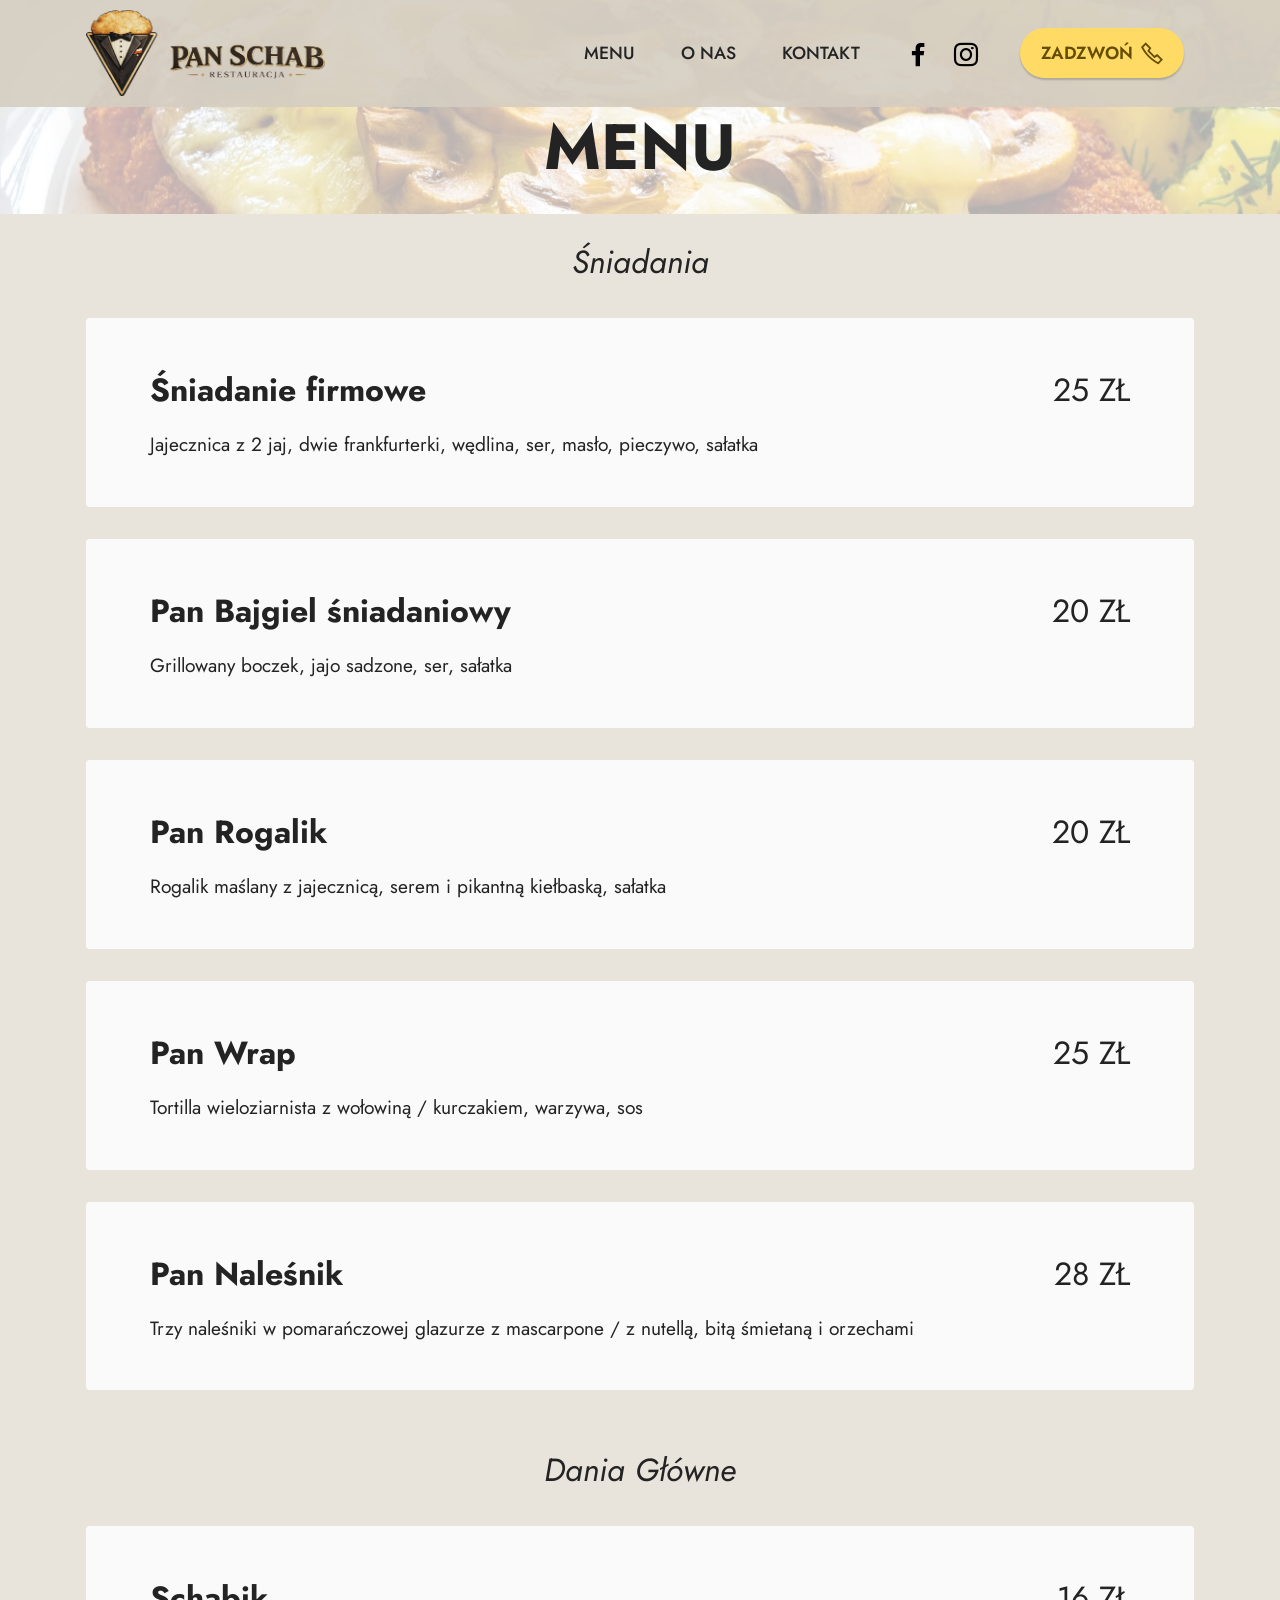
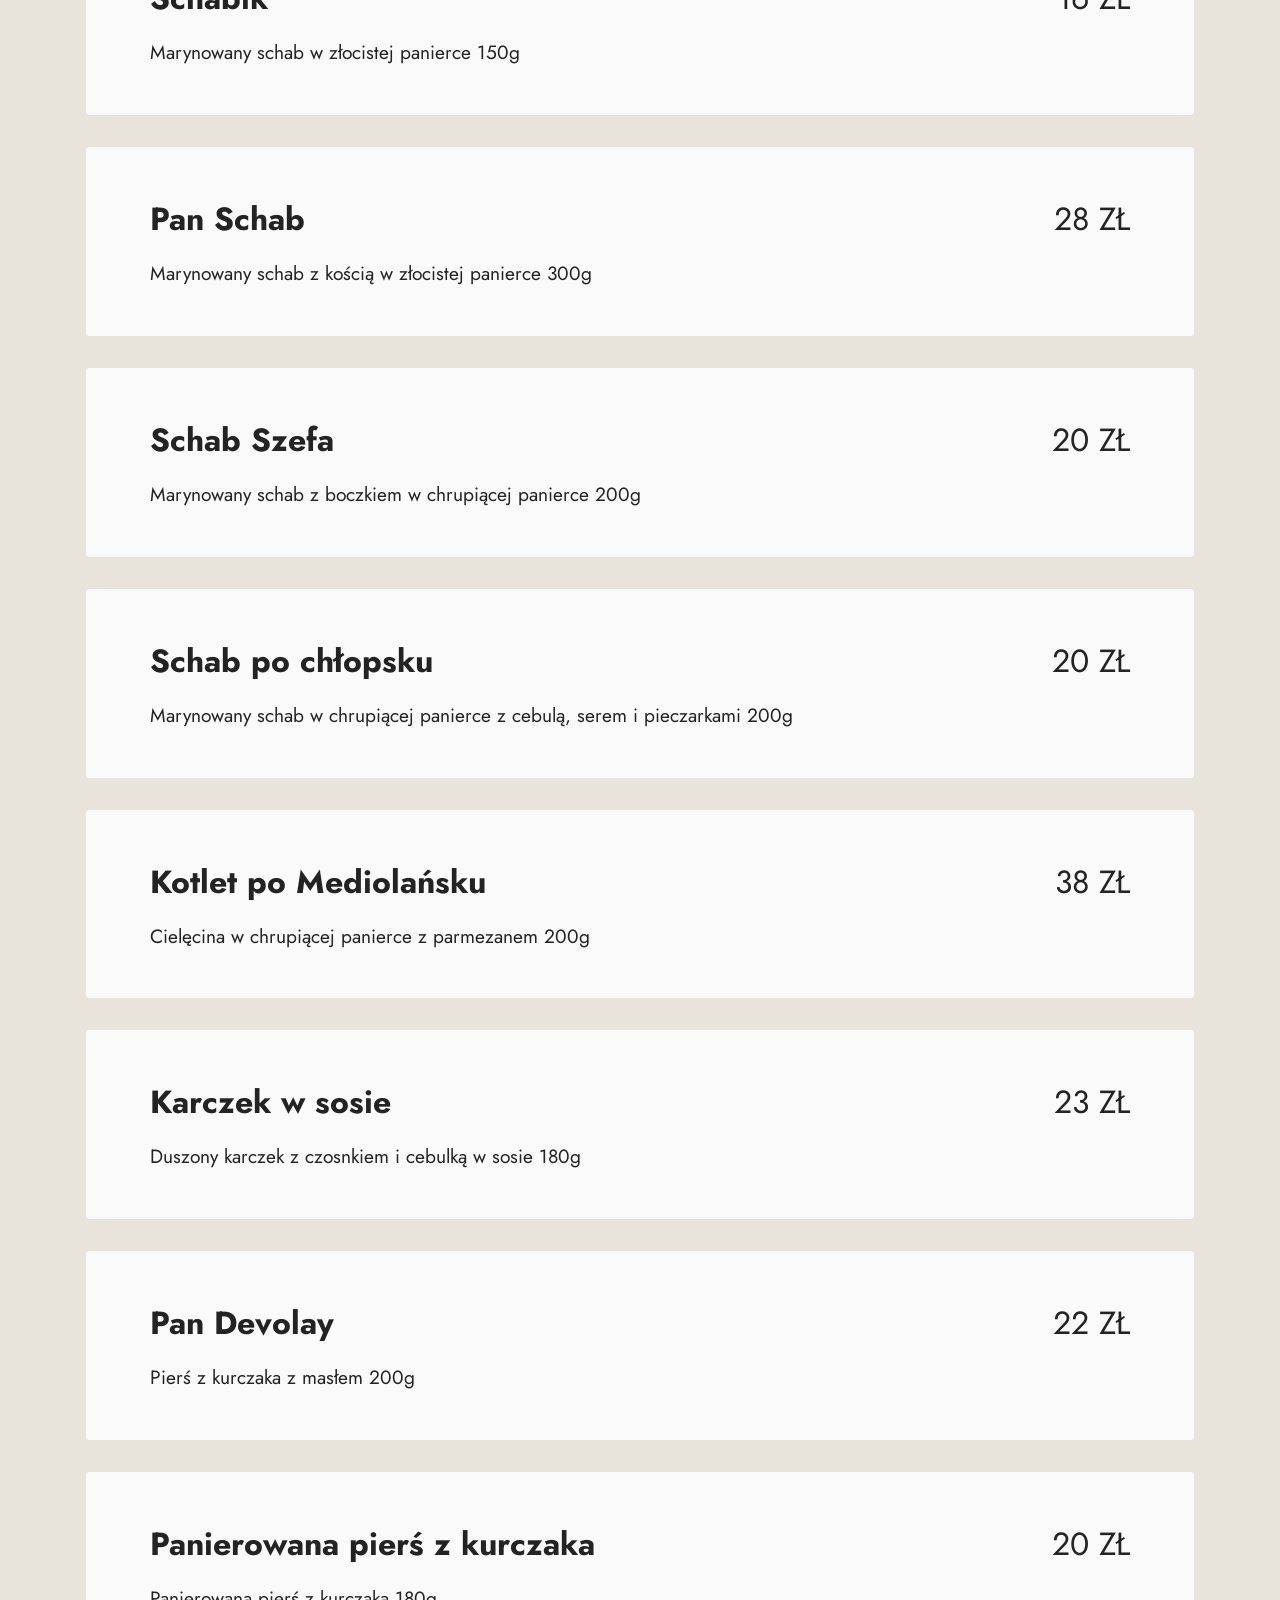
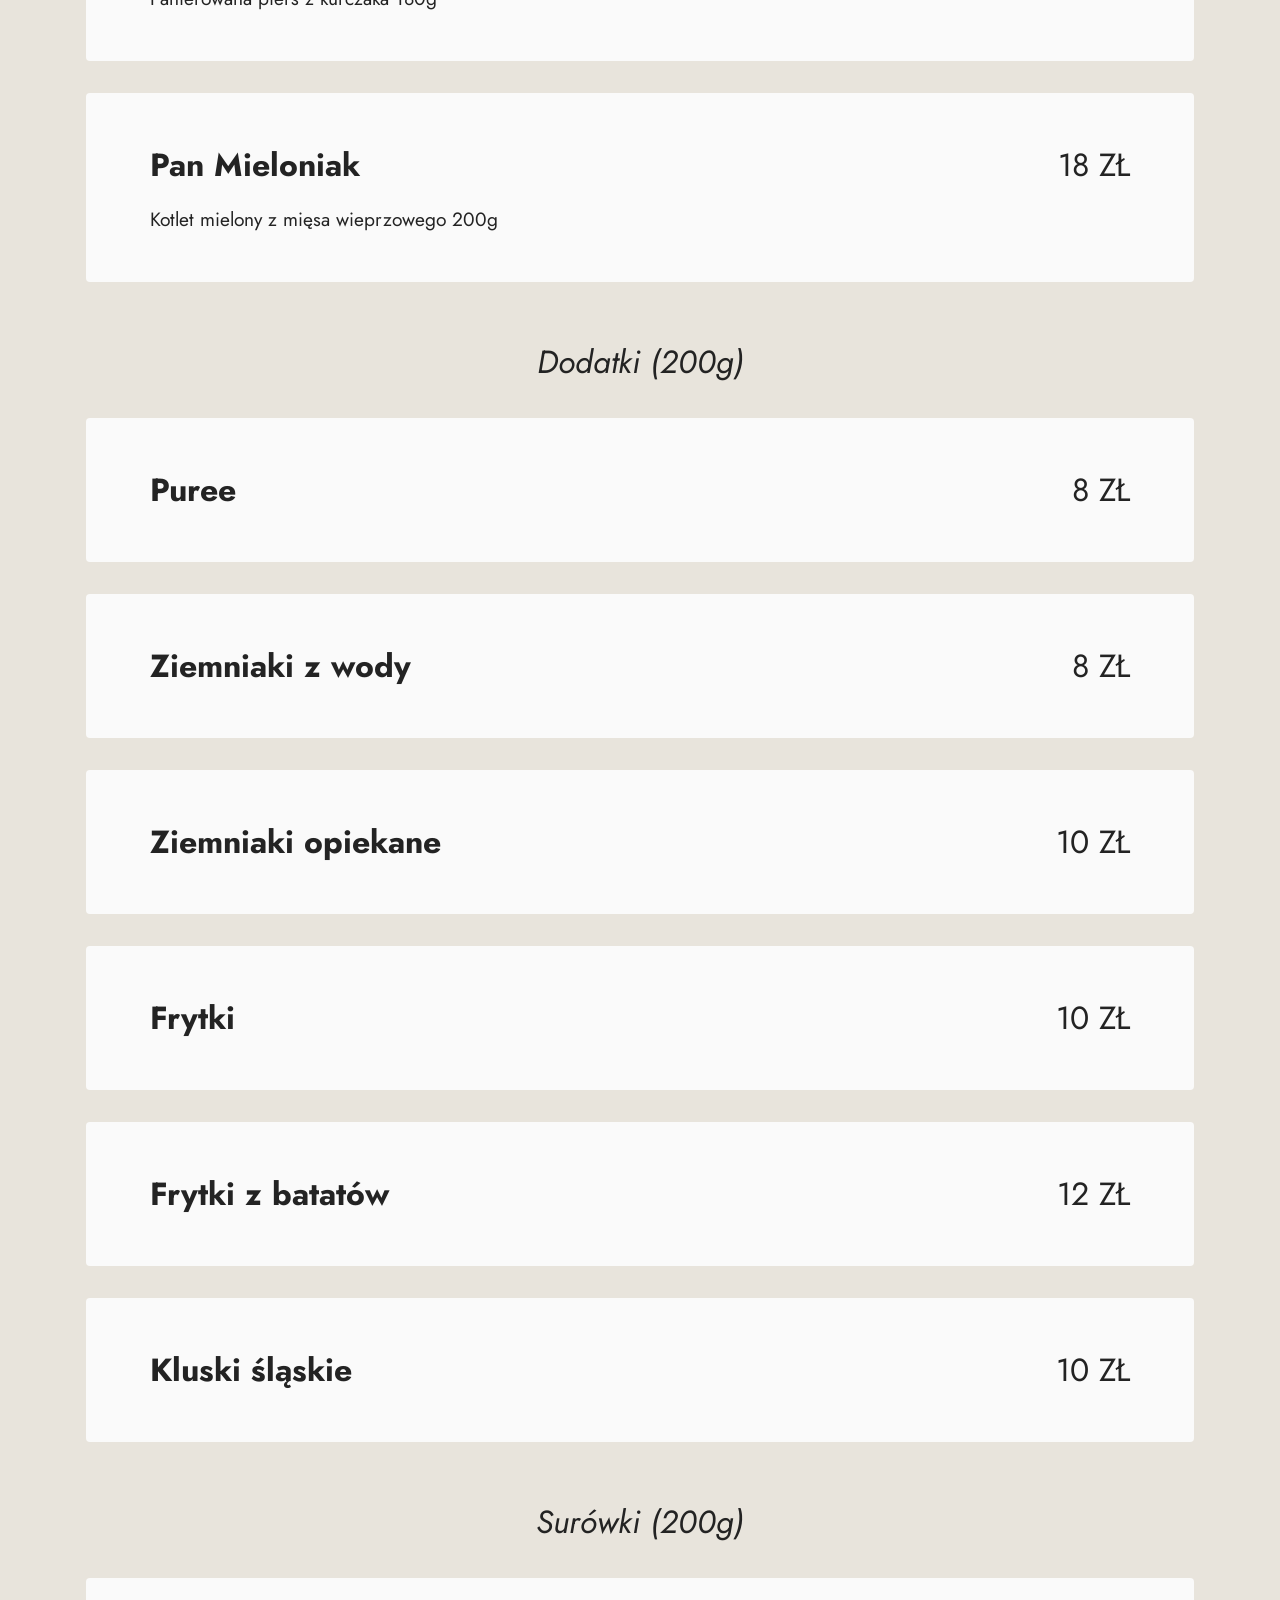
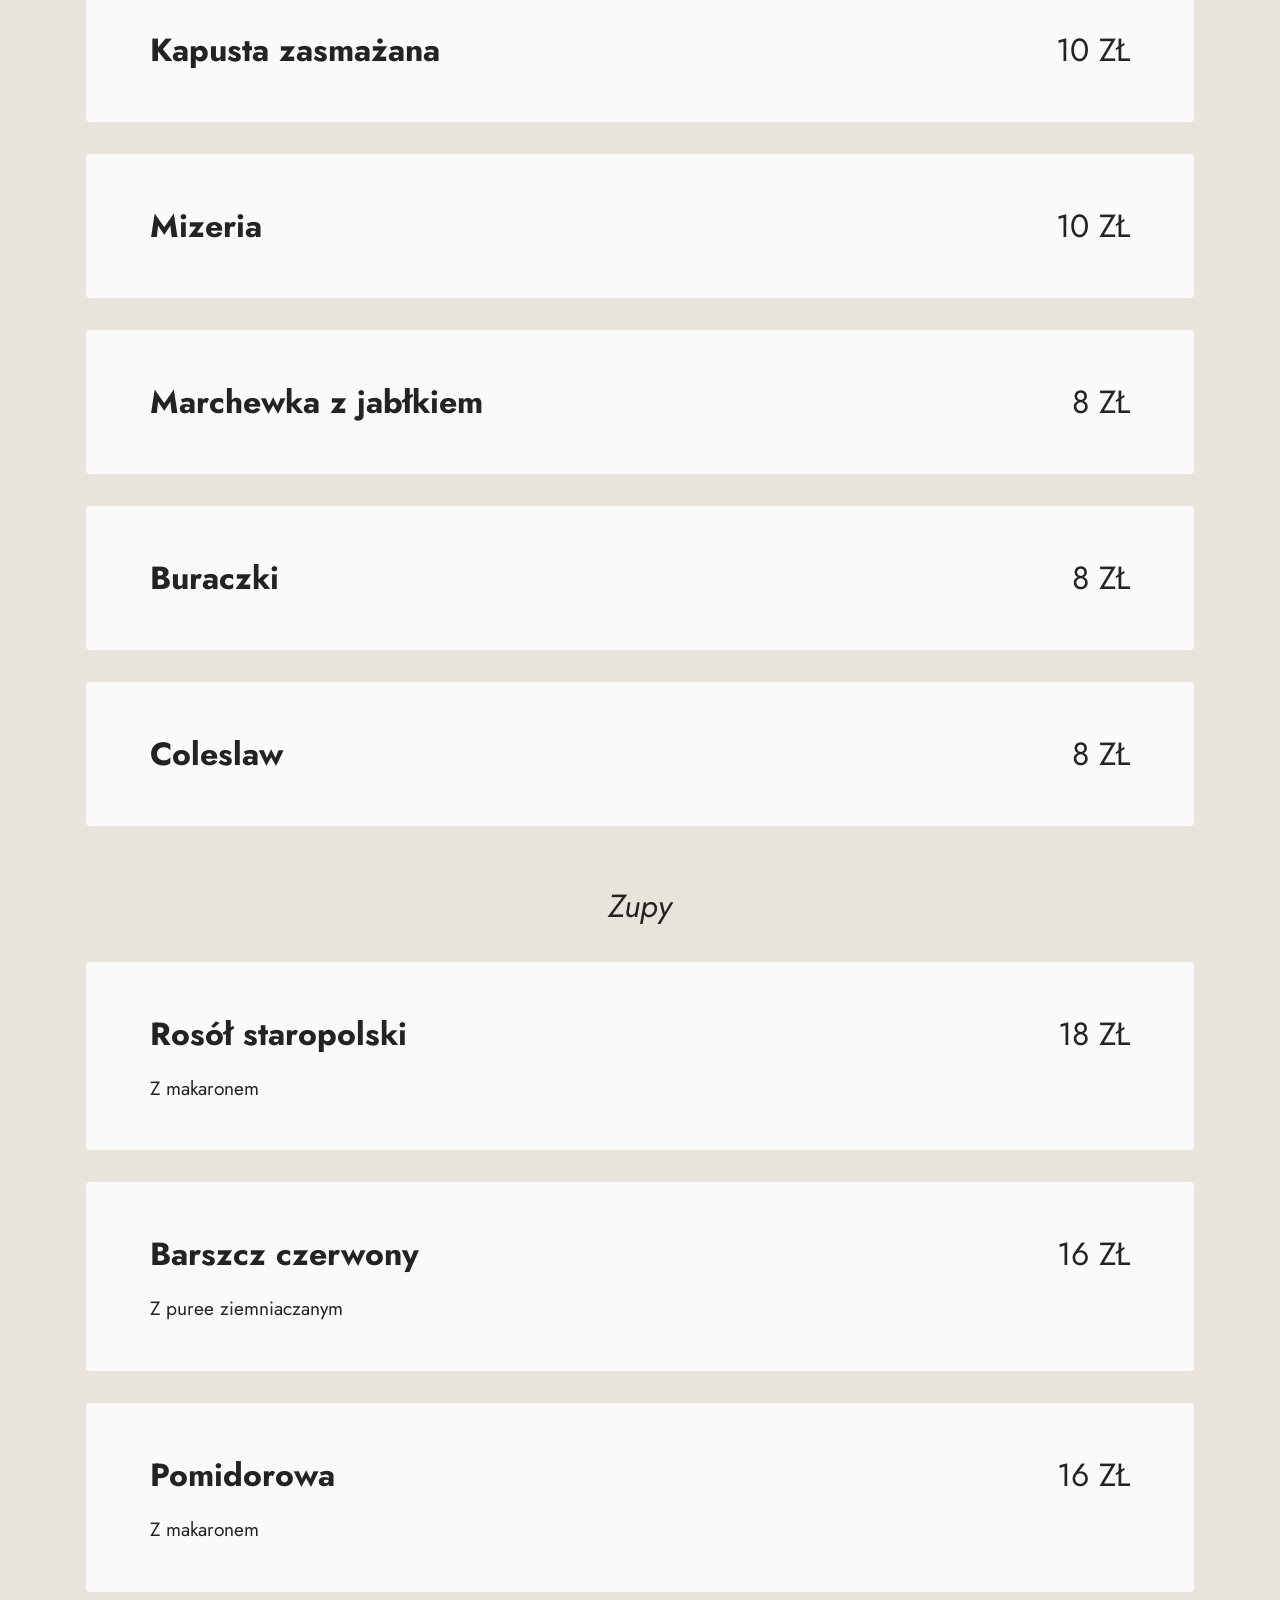
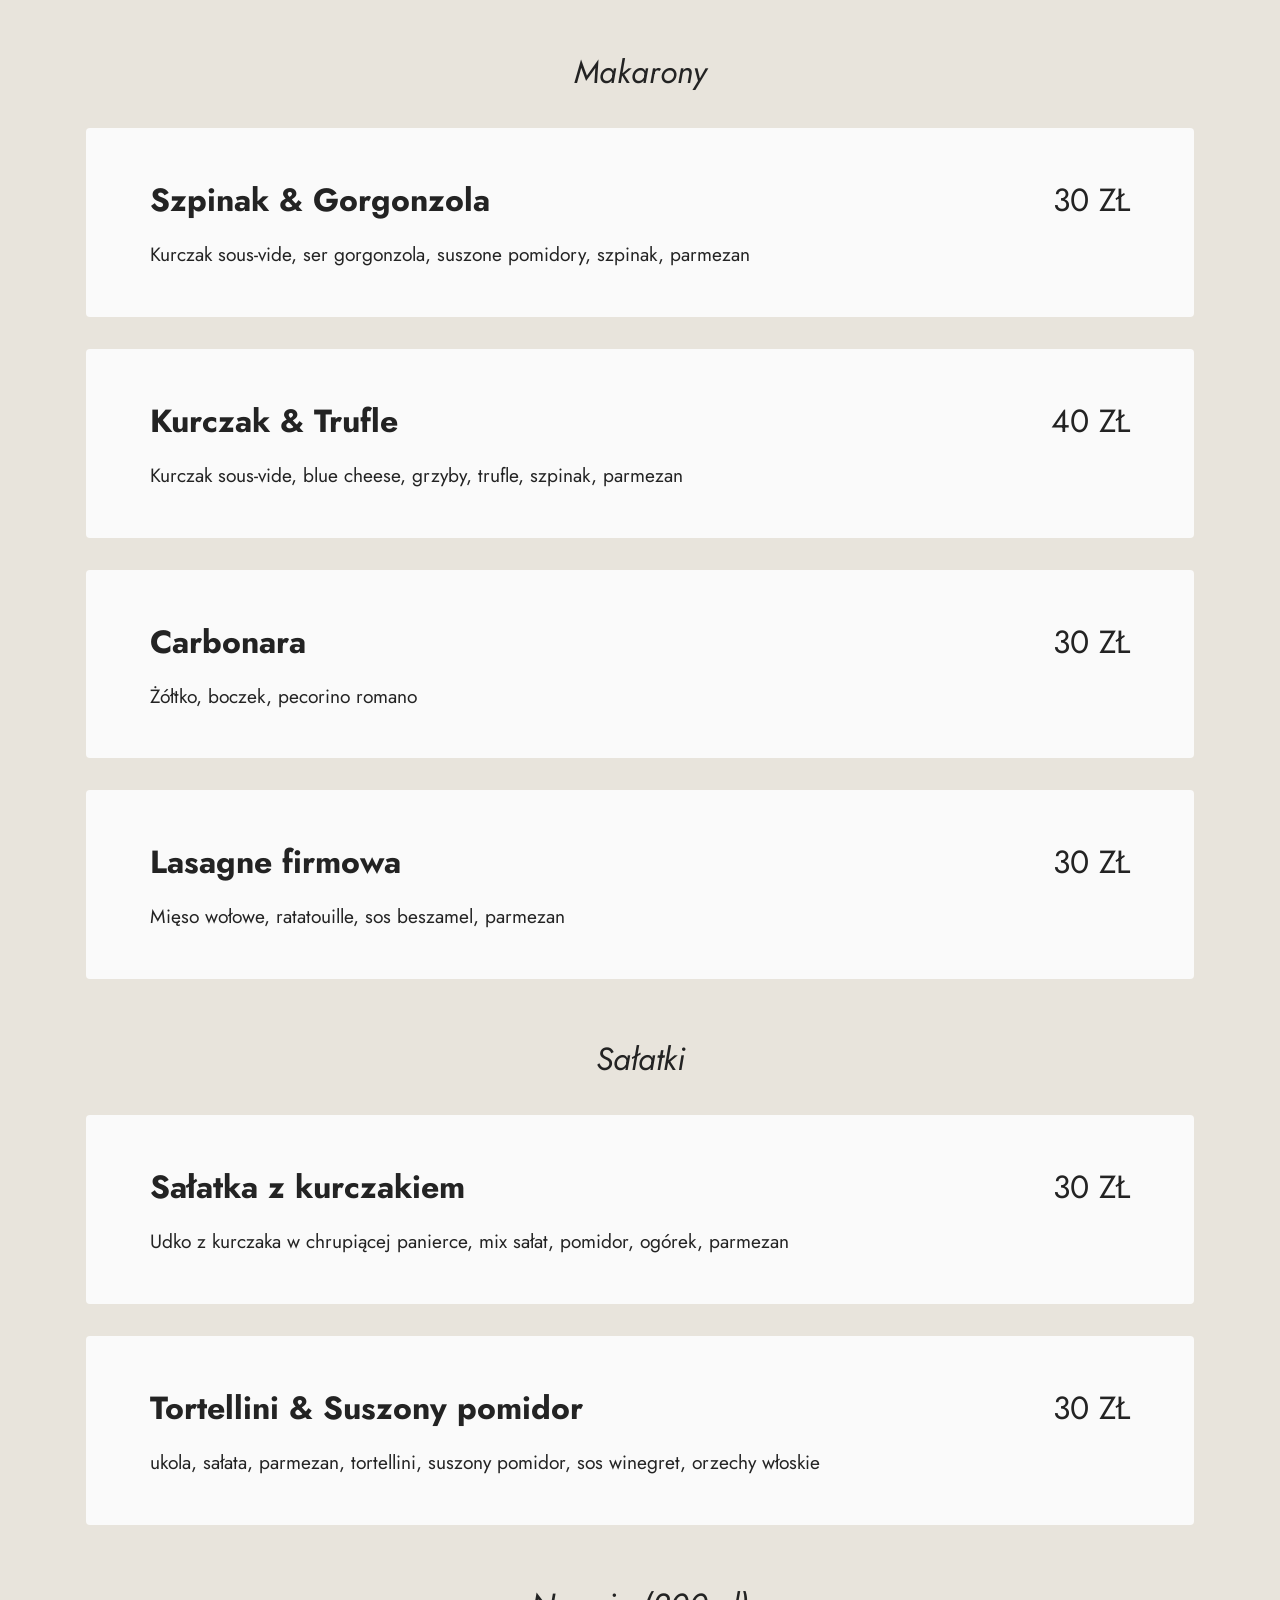
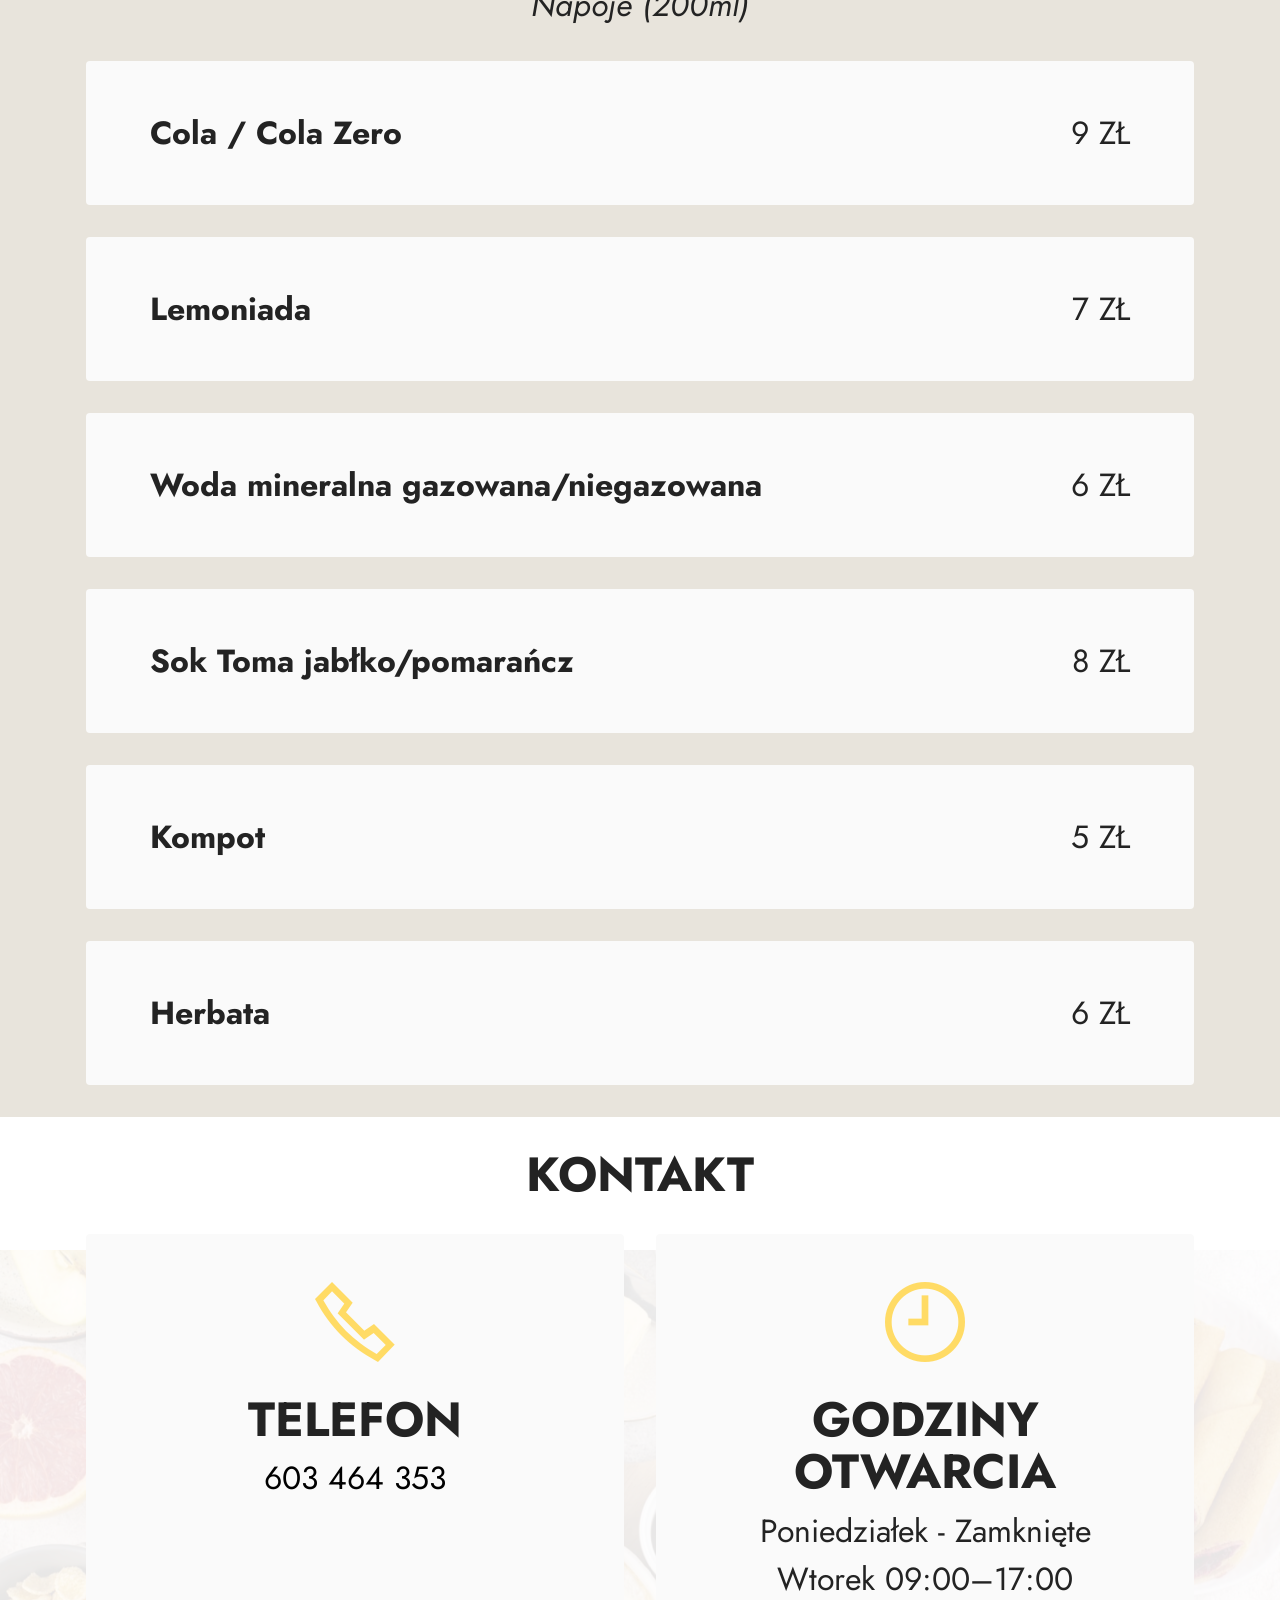
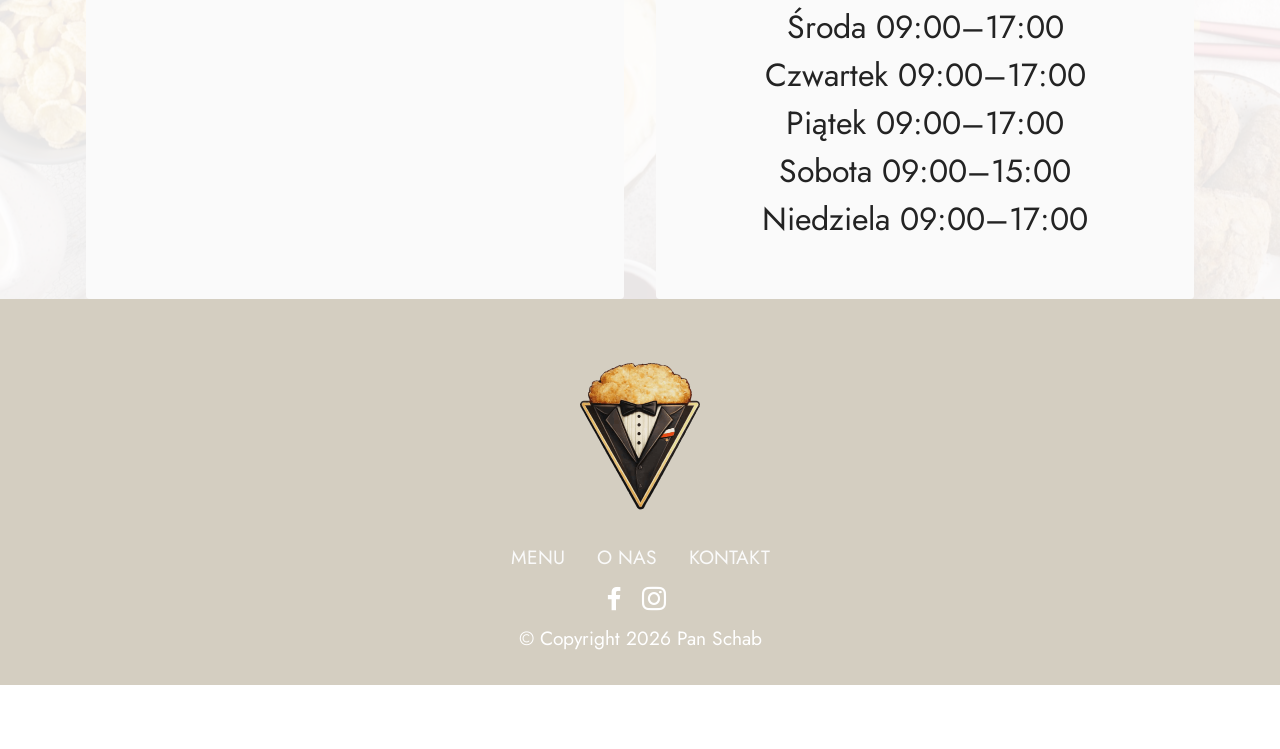
==== Menu.html @ 6f0c3fc5 "Add files via upload" ====
<!DOCTYPE html>
<html  >
<head>
  <!-- Site made with Mobirise Website Builder v6.1.12, https://mobirise.com -->
  <meta charset="UTF-8">
  <meta http-equiv="X-UA-Compatible" content="IE=edge">
  <meta name="generator" content="Mobirise v6.1.12, mobirise.com">
  <meta name="viewport" content="width=device-width, initial-scale=1, minimum-scale=1">
  <link rel="shortcut icon" href="assets/images/znak-128x157.png" type="image/x-icon">
  <meta name="description" content="">
  
  
  <title>Menu</title>
  <link rel="stylesheet" href="assets/web/assets/mobirise-icons2/mobirise2.css">
  <link rel="stylesheet" href="assets/bootstrap/css/bootstrap.min.css">
  <link rel="stylesheet" href="assets/parallax/jarallax.css">
  <link rel="stylesheet" href="assets/animatecss/animate.css">
  <link rel="stylesheet" href="assets/dropdown/css/style.css">
  <link rel="stylesheet" href="assets/socicon/css/styles.css">
  <link rel="stylesheet" href="assets/theme/css/style.css">
  <link rel="preload" href="https://fonts.googleapis.com/css?family=Jost:100,200,300,400,500,600,700,800,900,100i,200i,300i,400i,500i,600i,700i,800i,900i&display=swap" as="style" onload="this.onload=null;this.rel='stylesheet'">
  <noscript><link rel="stylesheet" href="https://fonts.googleapis.com/css?family=Jost:100,200,300,400,500,600,700,800,900,100i,200i,300i,400i,500i,600i,700i,800i,900i&display=swap"></noscript>
  <link rel="preload" as="style" href="assets/mobirise/css/mbr-additional.css?v=0lBMg7"><link rel="stylesheet" href="assets/mobirise/css/mbr-additional.css?v=0lBMg7" type="text/css">

  
  
  
</head>
<body>
  
  <section data-bs-version="5.1" class="menu menu2 cid-veUJgURLH6" once="menu" id="menu2-b">
    
    <nav class="navbar navbar-dropdown navbar-fixed-top navbar-expand-lg">
        <div class="container">
            <div class="navbar-brand">
                <span class="navbar-logo">
                    
                        <a href="index.html#header14-19"><img src="assets/images/logo20z20napisem-496x179.png" alt="" style="height: 5.4rem;"></a>
                    
                </span>
                
            </div>
            <button class="navbar-toggler" type="button" data-toggle="collapse" data-bs-toggle="collapse" data-target="#navbarSupportedContent" data-bs-target="#navbarSupportedContent" aria-controls="navbarNavAltMarkup" aria-expanded="false" aria-label="Toggle navigation">
                <div class="hamburger">
                    <span></span>
                    <span></span>
                    <span></span>
                    <span></span>
                </div>
            </button>
            <div class="collapse navbar-collapse" id="navbarSupportedContent">
                <ul class="navbar-nav nav-dropdown" data-app-modern-menu="true"><li class="nav-item"><a class="nav-link link text-black text-primary display-4" href="Menu.html#top" aria-expanded="false">MENU</a></li><li class="nav-item"><a class="nav-link link text-black text-primary display-4" href="index.html#info4-1c">O NAS</a></li><li class="nav-item"><a class="nav-link link text-black text-primary display-4" href="index.html#contacts1-12">KONTAKT</a></li></ul>
                <div class="icons-menu">
                    <a class="iconfont-wrapper" href="https://www.facebook.com/profile.php?id=61578515859651" target="_blank">
                        <span class="p-2 mbr-iconfont socicon-facebook socicon"></span>
                    </a>
                    <a class="iconfont-wrapper" href="https://www.instagram.com/panschab_lodz/" target="_blank">
                        <span class="p-2 mbr-iconfont socicon-instagram socicon"></span>
                    </a>
                    
                    
                </div>
                <div class="navbar-buttons mbr-section-btn"><a class="btn btn-primary display-4" href="tel:+48603464353"><span class="mobi-mbri mobi-mbri-phone mbr-iconfont mbr-iconfont-btn"></span>ZADZWOŃ</a></div>
            </div>
        </div>
    </nav>
</section>

<section data-bs-version="5.1" class="header3 cid-vf0kSD865Q mbr-parallax-background" id="header3-16">

    

    
    <div class="mbr-overlay" style="opacity: 0.7; background-color: rgb(255, 255, 255);"></div>

    <div class="align-center container">
        <div class="row justify-content-center">
            <div class="col-12 col-lg-6">
                <h1 class="mbr-section-title mbr-fonts-style mb-3 display-1"><strong>MENU</strong></h1>
                
                
                
            </div>
        </div>
    </div>
</section>

<section data-bs-version="5.1" class="features10 cid-veZXUqSTlV" id="features10-r">
    <!---->
    

    
    
    <div class="container">
        <div class="mbr-section-head">
            
            <h4 class="mbr-section-subtitle mbr-fonts-style mb-0 mt-2 display-5"><em>
                Śniadania</em></h4>
        </div>
        <div class="row mt-4">
            <div class="item features-without-image col-12 active">
                <div class="item-wrapper">
                    <div class="top-line row">
                        <div class="col">
                            <h1 class="card-title mbr-fonts-style display-5"><strong>Śniadanie firmowe</strong></h1>
                        </div>
                        <div class="col-auto">
                            <p class="price mbr-fonts-style display-5">25 ZŁ</p>
                        </div>
                    </div>
                    <div class="bottom-line">
                        <p class="mbr-text mbr-fonts-style display-7">Jajecznica z 2 jaj, dwie frankfurterki, wędlina, ser, masło, pieczywo, sałatka</p>
                    </div>
                </div>
            </div><div class="item features-without-image col-12">
                <div class="item-wrapper">
                    <div class="top-line row">
                        <div class="col">
                            <h1 class="card-title mbr-fonts-style display-5"><strong>Pan Bajgiel śniadaniowy</strong></h1>
                        </div>
                        <div class="col-auto">
                            <p class="price mbr-fonts-style display-5">
                                20 ZŁ</p>
                        </div>
                    </div>
                    <div class="bottom-line">
                        <p class="mbr-text mbr-fonts-style display-7">
                            Grillowany boczek, jajo sadzone, ser, sałatka
                        </p>
                    </div>
                </div>
            </div><div class="item features-without-image col-12">
                <div class="item-wrapper">
                    <div class="top-line row">
                        <div class="col">
                            <h1 class="card-title mbr-fonts-style display-5"><strong>Pan Rogalik</strong></h1>
                        </div>
                        <div class="col-auto">
                            <p class="price mbr-fonts-style display-5">
                                20 ZŁ</p>
                        </div>
                    </div>
                    <div class="bottom-line">
                        <p class="mbr-text mbr-fonts-style display-7">Rogalik maślany z jajecznicą, serem i pikantną kiełbaską, sałatka
                        </p>
                    </div>
                </div>
            </div><div class="item features-without-image col-12">
                <div class="item-wrapper">
                    <div class="top-line row">
                        <div class="col">
                            <h1 class="card-title mbr-fonts-style display-5"><strong>Pan Wrap</strong></h1>
                        </div>
                        <div class="col-auto">
                            <p class="price mbr-fonts-style display-5">
                                25 ZŁ</p>
                        </div>
                    </div>
                    <div class="bottom-line">
                        <p class="mbr-text mbr-fonts-style display-7">
                            Tortilla wieloziarnista z wołowiną / kurczakiem, warzywa, sos
                        </p>
                    </div>
                </div>
            </div><div class="item features-without-image col-12">
                <div class="item-wrapper">
                    <div class="top-line row">
                        <div class="col">
                            <h1 class="card-title mbr-fonts-style display-5"><strong>Pan Naleśnik</strong></h1>
                        </div>
                        <div class="col-auto">
                            <p class="price mbr-fonts-style display-5">
                                28 ZŁ</p>
                        </div>
                    </div>
                    <div class="bottom-line">
                        <p class="mbr-text mbr-fonts-style display-7">
                            Trzy naleśniki w pomarańczowej glazurze z mascarpone / z nutellą, bitą śmietaną i orzechami
                        </p>
                    </div>
                </div>
            </div>
            
            
        </div>
    </div>
</section>

<section data-bs-version="5.1" class="features10 cid-vf022jfMK9" id="features10-s">
    <!---->
    

    
    
    <div class="container">
        <div class="mbr-section-head">
            
            <h4 class="mbr-section-subtitle mbr-fonts-style mb-0 mt-2 display-5"><em>
                Dania Główne</em></h4>
        </div>
        <div class="row mt-4">
            <div class="item features-without-image col-12 active">
                <div class="item-wrapper">
                    <div class="top-line row">
                        <div class="col">
                            <h1 class="card-title mbr-fonts-style display-5"><strong>Schabik</strong></h1>
                        </div>
                        <div class="col-auto">
                            <p class="price mbr-fonts-style display-5">16 ZŁ</p>
                        </div>
                    </div>
                    <div class="bottom-line">
                        <p class="mbr-text mbr-fonts-style display-7">Marynowany schab w złocistej panierce 150g</p>
                    </div>
                </div>
            </div><div class="item features-without-image col-12">
                <div class="item-wrapper">
                    <div class="top-line row">
                        <div class="col">
                            <h1 class="card-title mbr-fonts-style display-5"><strong>Pan Schab</strong></h1>
                        </div>
                        <div class="col-auto">
                            <p class="price mbr-fonts-style display-5">28 ZŁ</p>
                        </div>
                    </div>
                    <div class="bottom-line">
                        <p class="mbr-text mbr-fonts-style display-7">
                            Marynowany schab z kością w złocistej panierce 300g
                        </p>
                    </div>
                </div>
            </div><div class="item features-without-image col-12">
                <div class="item-wrapper">
                    <div class="top-line row">
                        <div class="col">
                            <h1 class="card-title mbr-fonts-style display-5"><strong>Schab Szefa</strong></h1>
                        </div>
                        <div class="col-auto">
                            <p class="price mbr-fonts-style display-5">
                                20 ZŁ</p>
                        </div>
                    </div>
                    <div class="bottom-line">
                        <p class="mbr-text mbr-fonts-style display-7">Marynowany schab z boczkiem w chrupiącej panierce 200g
                        </p>
                    </div>
                </div>
            </div><div class="item features-without-image col-12">
                <div class="item-wrapper">
                    <div class="top-line row">
                        <div class="col">
                            <h1 class="card-title mbr-fonts-style display-5"><strong>Schab po chłopsku</strong></h1>
                        </div>
                        <div class="col-auto">
                            <p class="price mbr-fonts-style display-5">
                                20 ZŁ</p>
                        </div>
                    </div>
                    <div class="bottom-line">
                        <p class="mbr-text mbr-fonts-style display-7">
                            Marynowany schab w chrupiącej panierce z cebulą, serem i pieczarkami 200g
                        </p>
                    </div>
                </div>
            </div><div class="item features-without-image col-12">
                <div class="item-wrapper">
                    <div class="top-line row">
                        <div class="col">
                            <h1 class="card-title mbr-fonts-style display-5"><strong>Kotlet po Mediolańsku</strong></h1>
                        </div>
                        <div class="col-auto">
                            <p class="price mbr-fonts-style display-5">38 ZŁ</p>
                        </div>
                    </div>
                    <div class="bottom-line">
                        <p class="mbr-text mbr-fonts-style display-7">
                            Cielęcina w chrupiącej panierce z parmezanem 200g
                        </p>
                    </div>
                </div>
            </div><div class="item features-without-image col-12">
                <div class="item-wrapper">
                    <div class="top-line row">
                        <div class="col">
                            <h1 class="card-title mbr-fonts-style display-5"><strong>Karczek w sosie</strong></h1>
                        </div>
                        <div class="col-auto">
                            <p class="price mbr-fonts-style display-5">23 ZŁ</p>
                        </div>
                    </div>
                    <div class="bottom-line">
                        <p class="mbr-text mbr-fonts-style display-7">
                            Duszony karczek z czosnkiem i cebulką w sosie 180g
                        </p>
                    </div>
                </div>
            </div><div class="item features-without-image col-12">
                <div class="item-wrapper">
                    <div class="top-line row">
                        <div class="col">
                            <h1 class="card-title mbr-fonts-style display-5"><strong>Pan Devolay</strong></h1>
                        </div>
                        <div class="col-auto">
                            <p class="price mbr-fonts-style display-5">22 ZŁ</p>
                        </div>
                    </div>
                    <div class="bottom-line">
                        <p class="mbr-text mbr-fonts-style display-7">
                            Pierś z kurczaka z masłem 200g
                        </p>
                    </div>
                </div>
            </div><div class="item features-without-image col-12">
                <div class="item-wrapper">
                    <div class="top-line row">
                        <div class="col">
                            <h1 class="card-title mbr-fonts-style display-5"><strong>Panierowana pierś z kurczaka</strong></h1>
                        </div>
                        <div class="col-auto">
                            <p class="price mbr-fonts-style display-5">20 ZŁ</p>
                        </div>
                    </div>
                    <div class="bottom-line">
                        <p class="mbr-text mbr-fonts-style display-7">Panierowana pierś z kurczaka 180g</p>
                    </div>
                </div>
            </div><div class="item features-without-image col-12">
                <div class="item-wrapper">
                    <div class="top-line row">
                        <div class="col">
                            <h1 class="card-title mbr-fonts-style display-5"><strong>Pan Mieloniak</strong></h1>
                        </div>
                        <div class="col-auto">
                            <p class="price mbr-fonts-style display-5">18 ZŁ</p>
                        </div>
                    </div>
                    <div class="bottom-line">
                        <p class="mbr-text mbr-fonts-style display-7">
                            Kotlet mielony z mięsa wieprzowego 200g
                        </p>
                    </div>
                </div>
            </div>
            
            
        </div>
    </div>
</section>

<section data-bs-version="5.1" class="features10 cid-vf03QxO2Ch" id="features10-u">
    <!---->
    

    
    
    <div class="container">
        <div class="mbr-section-head">
            
            <h4 class="mbr-section-subtitle mbr-fonts-style mb-0 mt-2 display-5"><em>
                Dodatki (200g)</em></h4>
        </div>
        <div class="row mt-4">
            <div class="item features-without-image col-12 active">
                <div class="item-wrapper">
                    <div class="top-line row">
                        <div class="col">
                            <h1 class="card-title mbr-fonts-style display-5"><strong>Puree</strong></h1>
                        </div>
                        <div class="col-auto">
                            <p class="price mbr-fonts-style display-5">8 ZŁ</p>
                        </div>
                    </div>
                    <div class="bottom-line">
                        
                    </div>
                </div>
            </div><div class="item features-without-image col-12">
                <div class="item-wrapper">
                    <div class="top-line row">
                        <div class="col">
                            <h1 class="card-title mbr-fonts-style display-5"><strong>Ziemniaki z wody</strong></h1>
                        </div>
                        <div class="col-auto">
                            <p class="price mbr-fonts-style display-5">8 ZŁ</p>
                        </div>
                    </div>
                    <div class="bottom-line">
                        
                    </div>
                </div>
            </div><div class="item features-without-image col-12">
                <div class="item-wrapper">
                    <div class="top-line row">
                        <div class="col">
                            <h1 class="card-title mbr-fonts-style display-5"><strong>Ziemniaki opiekane</strong></h1>
                        </div>
                        <div class="col-auto">
                            <p class="price mbr-fonts-style display-5">10 ZŁ</p>
                        </div>
                    </div>
                    <div class="bottom-line">
                        
                    </div>
                </div>
            </div><div class="item features-without-image col-12">
                <div class="item-wrapper">
                    <div class="top-line row">
                        <div class="col">
                            <h1 class="card-title mbr-fonts-style display-5"><strong>Frytki</strong></h1>
                        </div>
                        <div class="col-auto">
                            <p class="price mbr-fonts-style display-5">10 ZŁ</p>
                        </div>
                    </div>
                    <div class="bottom-line">
                        
                    </div>
                </div>
            </div><div class="item features-without-image col-12">
                <div class="item-wrapper">
                    <div class="top-line row">
                        <div class="col">
                            <h1 class="card-title mbr-fonts-style display-5"><strong>Frytki z batatów</strong></h1>
                        </div>
                        <div class="col-auto">
                            <p class="price mbr-fonts-style display-5">12 ZŁ</p>
                        </div>
                    </div>
                    <div class="bottom-line">
                        
                    </div>
                </div>
            </div><div class="item features-without-image col-12">
                <div class="item-wrapper">
                    <div class="top-line row">
                        <div class="col">
                            <h1 class="card-title mbr-fonts-style display-5"><strong>Kluski śląskie</strong></h1>
                        </div>
                        <div class="col-auto">
                            <p class="price mbr-fonts-style display-5">10 ZŁ</p>
                        </div>
                    </div>
                    <div class="bottom-line">
                        
                    </div>
                </div>
            </div>
            
            
        </div>
    </div>
</section>

<section data-bs-version="5.1" class="features10 cid-vf04UTkSWz" id="features10-v">
    <!---->
    

    
    
    <div class="container">
        <div class="mbr-section-head">
            
            <h4 class="mbr-section-subtitle mbr-fonts-style mb-0 mt-2 display-5"><em>
                Surówki (200g)</em></h4>
        </div>
        <div class="row mt-4">
            <div class="item features-without-image col-12 active">
                <div class="item-wrapper">
                    <div class="top-line row">
                        <div class="col">
                            <h1 class="card-title mbr-fonts-style display-5"><strong>Kapusta zasmażana</strong></h1>
                        </div>
                        <div class="col-auto">
                            <p class="price mbr-fonts-style display-5">10 ZŁ</p>
                        </div>
                    </div>
                    <div class="bottom-line">
                        
                    </div>
                </div>
            </div><div class="item features-without-image col-12">
                <div class="item-wrapper">
                    <div class="top-line row">
                        <div class="col">
                            <h1 class="card-title mbr-fonts-style display-5"><strong>Mizeria</strong></h1>
                        </div>
                        <div class="col-auto">
                            <p class="price mbr-fonts-style display-5">10 ZŁ</p>
                        </div>
                    </div>
                    <div class="bottom-line">
                        
                    </div>
                </div>
            </div><div class="item features-without-image col-12">
                <div class="item-wrapper">
                    <div class="top-line row">
                        <div class="col">
                            <h1 class="card-title mbr-fonts-style display-5"><strong>Marchewka z jabłkiem</strong></h1>
                        </div>
                        <div class="col-auto">
                            <p class="price mbr-fonts-style display-5">8 ZŁ</p>
                        </div>
                    </div>
                    <div class="bottom-line">
                        
                    </div>
                </div>
            </div><div class="item features-without-image col-12">
                <div class="item-wrapper">
                    <div class="top-line row">
                        <div class="col">
                            <h1 class="card-title mbr-fonts-style display-5"><strong>Buraczki</strong></h1>
                        </div>
                        <div class="col-auto">
                            <p class="price mbr-fonts-style display-5">8 ZŁ</p>
                        </div>
                    </div>
                    <div class="bottom-line">
                        
                    </div>
                </div>
            </div><div class="item features-without-image col-12">
                <div class="item-wrapper">
                    <div class="top-line row">
                        <div class="col">
                            <h1 class="card-title mbr-fonts-style display-5"><strong>Coleslaw</strong></h1>
                        </div>
                        <div class="col-auto">
                            <p class="price mbr-fonts-style display-5">8 ZŁ</p>
                        </div>
                    </div>
                    <div class="bottom-line">
                        
                    </div>
                </div>
            </div>
            
            
        </div>
    </div>
</section>

<section data-bs-version="5.1" class="features10 cid-vf05yZ2Zqp" id="features10-w">
    <!---->
    

    
    
    <div class="container">
        <div class="mbr-section-head">
            
            <h4 class="mbr-section-subtitle mbr-fonts-style mb-0 mt-2 display-5"><em>
                Zupy</em></h4>
        </div>
        <div class="row mt-4">
            <div class="item features-without-image col-12 active">
                <div class="item-wrapper">
                    <div class="top-line row">
                        <div class="col">
                            <h1 class="card-title mbr-fonts-style display-5"><strong>Rosół staropolski</strong></h1>
                        </div>
                        <div class="col-auto">
                            <p class="price mbr-fonts-style display-5">18 ZŁ</p>
                        </div>
                    </div>
                    <div class="bottom-line">
                        <p class="mbr-text mbr-fonts-style display-7">Z makaronem</p>
                    </div>
                </div>
            </div><div class="item features-without-image col-12">
                <div class="item-wrapper">
                    <div class="top-line row">
                        <div class="col">
                            <h1 class="card-title mbr-fonts-style display-5"><strong>Barszcz czerwony</strong></h1>
                        </div>
                        <div class="col-auto">
                            <p class="price mbr-fonts-style display-5">16 ZŁ</p>
                        </div>
                    </div>
                    <div class="bottom-line">
                        <p class="mbr-text mbr-fonts-style display-7">
                            Z puree ziemniaczanym</p>
                    </div>
                </div>
            </div><div class="item features-without-image col-12">
                <div class="item-wrapper">
                    <div class="top-line row">
                        <div class="col">
                            <h1 class="card-title mbr-fonts-style display-5"><strong>Pomidorowa</strong></h1>
                        </div>
                        <div class="col-auto">
                            <p class="price mbr-fonts-style display-5">16 ZŁ</p>
                        </div>
                    </div>
                    <div class="bottom-line">
                        <p class="mbr-text mbr-fonts-style display-7">Z makaronem
                        </p>
                    </div>
                </div>
            </div>
            
            
        </div>
    </div>
</section>

<section data-bs-version="5.1" class="features10 cid-vf06nwgOH9" id="features10-x">
    <!---->
    

    
    
    <div class="container">
        <div class="mbr-section-head">
            
            <h4 class="mbr-section-subtitle mbr-fonts-style mb-0 mt-2 display-5"><em>
                Makarony</em></h4>
        </div>
        <div class="row mt-4">
            <div class="item features-without-image col-12 active">
                <div class="item-wrapper">
                    <div class="top-line row">
                        <div class="col">
                            <h1 class="card-title mbr-fonts-style display-5"><strong>Szpinak &amp; Gorgonzola</strong></h1>
                        </div>
                        <div class="col-auto">
                            <p class="price mbr-fonts-style display-5">30 ZŁ</p>
                        </div>
                    </div>
                    <div class="bottom-line">
                        <p class="mbr-text mbr-fonts-style display-7">Kurczak sous-vide, ser gorgonzola, suszone pomidory, szpinak, parmezan</p>
                    </div>
                </div>
            </div><div class="item features-without-image col-12">
                <div class="item-wrapper">
                    <div class="top-line row">
                        <div class="col">
                            <h1 class="card-title mbr-fonts-style display-5"><strong>Kurczak &amp; Trufle</strong></h1>
                        </div>
                        <div class="col-auto">
                            <p class="price mbr-fonts-style display-5">40 ZŁ</p>
                        </div>
                    </div>
                    <div class="bottom-line">
                        <p class="mbr-text mbr-fonts-style display-7">Kurczak sous-vide, blue cheese, grzyby, trufle, szpinak, parmezan</p>
                    </div>
                </div>
            </div><div class="item features-without-image col-12">
                <div class="item-wrapper">
                    <div class="top-line row">
                        <div class="col">
                            <h1 class="card-title mbr-fonts-style display-5"><strong>Carbonara</strong></h1>
                        </div>
                        <div class="col-auto">
                            <p class="price mbr-fonts-style display-5">30 ZŁ</p>
                        </div>
                    </div>
                    <div class="bottom-line">
                        <p class="mbr-text mbr-fonts-style display-7">Żółtko, boczek, pecorino romano
                        </p>
                    </div>
                </div>
            </div><div class="item features-without-image col-12">
                <div class="item-wrapper">
                    <div class="top-line row">
                        <div class="col">
                            <h1 class="card-title mbr-fonts-style display-5"><strong>Lasagne firmowa</strong></h1>
                        </div>
                        <div class="col-auto">
                            <p class="price mbr-fonts-style display-5">30 ZŁ</p>
                        </div>
                    </div>
                    <div class="bottom-line">
                        <p class="mbr-text mbr-fonts-style display-7">Mięso wołowe, ratatouille, sos beszamel, parmezan
                        </p>
                    </div>
                </div>
            </div>
            
            
        </div>
    </div>
</section>

<section data-bs-version="5.1" class="features10 cid-vf07txGuXM" id="features10-y">
    <!---->
    

    
    
    <div class="container">
        <div class="mbr-section-head">
            
            <h4 class="mbr-section-subtitle mbr-fonts-style mb-0 mt-2 display-5"><em>
                Sałatki</em></h4>
        </div>
        <div class="row mt-4">
            <div class="item features-without-image col-12 active">
                <div class="item-wrapper">
                    <div class="top-line row">
                        <div class="col">
                            <h1 class="card-title mbr-fonts-style display-5"><strong>Sałatka z kurczakiem</strong></h1>
                        </div>
                        <div class="col-auto">
                            <p class="price mbr-fonts-style display-5">30 ZŁ</p>
                        </div>
                    </div>
                    <div class="bottom-line">
                        <p class="mbr-text mbr-fonts-style display-7">Udko z kurczaka w chrupiącej panierce, mix sałat, pomidor, ogórek, parmezan</p>
                    </div>
                </div>
            </div><div class="item features-without-image col-12">
                <div class="item-wrapper">
                    <div class="top-line row">
                        <div class="col">
                            <h1 class="card-title mbr-fonts-style display-5"><strong>Tortellini &amp; Suszony pomidor</strong></h1>
                        </div>
                        <div class="col-auto">
                            <p class="price mbr-fonts-style display-5">30 ZŁ</p>
                        </div>
                    </div>
                    <div class="bottom-line">
                        <p class="mbr-text mbr-fonts-style display-7">ukola, sałata, parmezan, tortellini, suszony pomidor, sos winegret, orzechy włoskie</p>
                    </div>
                </div>
            </div>
            
            
        </div>
    </div>
</section>

<section data-bs-version="5.1" class="features10 cid-vf07uJheDA" id="features10-z">
    <!---->
    

    
    
    <div class="container">
        <div class="mbr-section-head">
            
            <h4 class="mbr-section-subtitle mbr-fonts-style mb-0 mt-2 display-5"><em>
                Napoje (200ml)</em></h4>
        </div>
        <div class="row mt-4">
            <div class="item features-without-image col-12 active">
                <div class="item-wrapper">
                    <div class="top-line row">
                        <div class="col">
                            <h1 class="card-title mbr-fonts-style display-5"><strong>Cola / Cola Zero</strong></h1>
                        </div>
                        <div class="col-auto">
                            <p class="price mbr-fonts-style display-5">9 ZŁ</p>
                        </div>
                    </div>
                    <div class="bottom-line">
                        
                    </div>
                </div>
            </div><div class="item features-without-image col-12">
                <div class="item-wrapper">
                    <div class="top-line row">
                        <div class="col">
                            <h1 class="card-title mbr-fonts-style display-5"><strong>Lemoniada</strong></h1>
                        </div>
                        <div class="col-auto">
                            <p class="price mbr-fonts-style display-5">7 ZŁ</p>
                        </div>
                    </div>
                    <div class="bottom-line">
                        
                    </div>
                </div>
            </div><div class="item features-without-image col-12">
                <div class="item-wrapper">
                    <div class="top-line row">
                        <div class="col">
                            <h1 class="card-title mbr-fonts-style display-5"><strong>Woda mineralna gazowana/niegazowana</strong></h1>
                        </div>
                        <div class="col-auto">
                            <p class="price mbr-fonts-style display-5">6 ZŁ</p>
                        </div>
                    </div>
                    <div class="bottom-line">
                        
                    </div>
                </div>
            </div><div class="item features-without-image col-12">
                <div class="item-wrapper">
                    <div class="top-line row">
                        <div class="col">
                            <h1 class="card-title mbr-fonts-style display-5"><strong>Sok Toma jabłko/pomarańcz</strong></h1>
                        </div>
                        <div class="col-auto">
                            <p class="price mbr-fonts-style display-5">8 ZŁ</p>
                        </div>
                    </div>
                    <div class="bottom-line">
                        
                    </div>
                </div>
            </div><div class="item features-without-image col-12">
                <div class="item-wrapper">
                    <div class="top-line row">
                        <div class="col">
                            <h1 class="card-title mbr-fonts-style display-5"><strong>Kompot</strong></h1>
                        </div>
                        <div class="col-auto">
                            <p class="price mbr-fonts-style display-5">5 ZŁ</p>
                        </div>
                    </div>
                    <div class="bottom-line">
                        
                    </div>
                </div>
            </div><div class="item features-without-image col-12">
                <div class="item-wrapper">
                    <div class="top-line row">
                        <div class="col">
                            <h1 class="card-title mbr-fonts-style display-5"><strong>Herbata</strong></h1>
                        </div>
                        <div class="col-auto">
                            <p class="price mbr-fonts-style display-5">6 ZŁ</p>
                        </div>
                    </div>
                    <div class="bottom-line">
                        
                    </div>
                </div>
            </div>
            
            
        </div>
    </div>
</section>

<section data-bs-version="5.1" class="contacts1 cid-vfsOms9wSi mbr-parallax-background" id="contacts1-1h">

    

    
    <div class="mbr-overlay" style="opacity: 0.9; background-color: rgb(255, 255, 255);">
    </div>
    <div class="container">
        <div class="mbr-section-head">
            <h3 class="mbr-section-title mbr-fonts-style align-center mb-0 display-2">
                <strong>KONTAKT</strong>
            </h3>
            
        </div>
        <div class="row justify-content-center mt-4">
            <div class="card col-12 col-lg-6">
                <div class="card-wrapper">
                    <div class="card-box align-center">
                        <div class="image-wrapper">
                            <span class="mbr-iconfont mobi-mbri-phone mobi-mbri"></span>
                        </div>
                        <h4 class="card-title mbr-fonts-style mb-2 display-2">
                            <strong>TELEFON</strong>
                        </h4>
                        <p class="mbr-text mbr-fonts-style mb-2 display-5">
                            <a href="tel:+48603464353" class="text-success">603 464 353</a></p>
                        
                    </div>
                </div>
            </div>
            <div class="card col-12 col-lg-6">
                <div class="card-wrapper">
                    <div class="card-box align-center">
                        <div class="image-wrapper">
                            <span class="mbr-iconfont mobi-mbri-clock mobi-mbri"></span>
                        </div>
                        <h4 class="card-title mbr-fonts-style align-center mb-2 display-2">
                            <strong>GODZINY OTWARCIA</strong></h4>
                        <p class="mbr-text mbr-fonts-style mb-2 display-5">Poniedziałek - Zamknięte<br>Wtorek	09:00–17:00
<br>Środa	09:00–17:00
<br>Czwartek	09:00–17:00
<br>Piątek	09:00–17:00
<br>Sobota	09:00–15:00
<br>Niedziela 09:00–17:00<br></p>
                        
                    </div>
                </div>
            </div>
        </div>
    </div>
</section>

<section data-bs-version="5.1" class="clients1 cid-veUJCETKt5" id="clients1-c">
    
    <div class="images-container container">
        <div class="mbr-section-head">
            
            
            
        </div>
        <div class="row justify-content-center mt-4">
            <div class="col-md-3 card">
                <img src="assets/images/znak-240x295.png" alt="">
            </div>
            
            
            
            
            
            
            
        </div>
    </div>
</section>

<section data-bs-version="5.1" class="footer3 cid-veUJFkfSmE" once="footers" id="footer3-d">

    

    

    <div class="container">
        <div class="row align-center mbr-white">
            <div class="row row-links">
                <ul class="foot-menu">
                    
                    
                    
                    
                    
                <li class="foot-menu-item mbr-fonts-style display-7"><a href="Menu.html#header3-16" class="text-white text-primary">MENU</a></li><li class="foot-menu-item mbr-fonts-style display-7"><a href="index.html#info4-1c" class="text-white text-primary">O NAS</a></li><li class="foot-menu-item mbr-fonts-style display-7"><a href="index.html#contacts1-12" class="text-white text-primary">KONTAKT</a></li></ul>
            </div>
            <div class="row social-row">
                <div class="social-list align-right pb-2">
                    
                    
                    
                    
                    
                    
                <div class="soc-item">
                        <a href="https://www.facebook.com/profile.php?id=61578515859651">
                            <span class="mbr-iconfont mbr-iconfont-social socicon-facebook socicon"></span>
                        </a>
                    </div><div class="soc-item">
                        <a href="https://www.instagram.com/panschab_lodz/">
                            <span class="mbr-iconfont mbr-iconfont-social socicon-instagram socicon"></span>
                        </a>
                    </div></div>
            </div>
            <div class="row row-copirayt">
                <p class="mbr-text mb-0 mbr-fonts-style mbr-white align-center display-7">
                    © Copyright 2026 Pan Schab</p>
            </div>
        </div>
    </div>
</section><section class="display-7" style="padding: 0;align-items: center;justify-content: center;flex-wrap: wrap;    align-content: center;display: flex;position: relative;height: 4rem;"><a href="https://mobiri.se/4625625" style="flex: 1 1;height: 4rem;position: absolute;width: 100%;z-index: 1;"><img alt="" style="height: 4rem;" src="[data-uri]"></a><p style="margin: 0;text-align: center;" class="display-7">&#8204;</p><a style="z-index:1" href="https://mobirise.com/builder/ai-website-creator.html">Best AI Website Creator</a></section><script src="assets/bootstrap/js/bootstrap.bundle.min.js"></script>  <script src="assets/parallax/jarallax.js"></script>  <script src="assets/smoothscroll/smooth-scroll.js"></script>  <script src="assets/ytplayer/index.js"></script>  <script src="assets/dropdown/js/navbar-dropdown.js"></script>  <script src="assets/theme/js/script.js"></script>  
  
  
  <input name="animation" type="hidden">
  </body>
</html>
---- assets/web/assets/mobirise-icons2/mobirise2.css ----
@font-face {
  font-family: 'Moririse2';
  font-display: swap;
  src:  url('mobirise2.eot?f2bix4');
  src:  url('mobirise2.eot?f2bix4#iefix') format('embedded-opentype'),
    url('mobirise2.woff2?f2bix4') format('woff2'),
    url('mobirise2.woff?f2bix4') format('woff'),
    url('mobirise2.ttf?f2bix4') format('truetype'),
    url('mobirise2.svg?f2bix4#mobirise2') format('svg');
  font-weight: normal;
  font-style: normal;
}

[class^="mobi-"], [class*=" mobi-"] {
  /* use !important to prevent issues with browser extensions that change fonts */
  font-family: 'Moririse2' !important;
  speak: none;
  font-style: normal;
  font-weight: normal;
  font-variant: normal;
  text-transform: none;
  line-height: 1;

  /* Better Font Rendering =========== */
  -webkit-font-smoothing: antialiased;
  -moz-osx-font-smoothing: grayscale;
}

.mobi-mbri-add-submenu:before {
  content: "\e900";
}
.mobi-mbri-alert:before {
  content: "\e901";
}
.mobi-mbri-align-center:before {
  content: "\e902";
}
.mobi-mbri-align-justify:before {
  content: "\e903";
}
.mobi-mbri-align-left:before {
  content: "\e904";
}
.mobi-mbri-align-right:before {
  content: "\e905";
}
.mobi-mbri-android:before {
  content: "\e906";
}
.mobi-mbri-apple:before {
  content: "\e907";
}
.mobi-mbri-arrow-down:before {
  content: "\e908";
}
.mobi-mbri-arrow-next:before {
  content: "\e909";
}
.mobi-mbri-arrow-prev:before {
  content: "\e90a";
}
.mobi-mbri-arrow-up:before {
  content: "\e90b";
}
.mobi-mbri-bold:before {
  content: "\e90c";
}
.mobi-mbri-bookmark:before {
  content: "\e90d";
}
.mobi-mbri-bootstrap:before {
  content: "\e90e";
}
.mobi-mbri-briefcase:before {
  content: "\e90f";
}
.mobi-mbri-browse:before {
  content: "\e910";
}
.mobi-mbri-bulleted-list:before {
  content: "\e911";
}
.mobi-mbri-calendar:before {
  content: "\e912";
}
.mobi-mbri-camera:before {
  content: "\e913";
}
.mobi-mbri-cart-add:before {
  content: "\e914";
}
.mobi-mbri-cart-full:before {
  content: "\e915";
}
.mobi-mbri-cash:before {
  content: "\e916";
}
.mobi-mbri-change-style:before {
  content: "\e917";
}
.mobi-mbri-chat:before {
  content: "\e918";
}
.mobi-mbri-clock:before {
  content: "\e919";
}
.mobi-mbri-close:before {
  content: "\e91a";
}
.mobi-mbri-cloud:before {
  content: "\e91b";
}
.mobi-mbri-code:before {
  content: "\e91c";
}
.mobi-mbri-contact-form:before {
  content: "\e91d";
}
.mobi-mbri-credit-card:before {
  content: "\e91e";
}
.mobi-mbri-cursor-click:before {
  content: "\e91f";
}
.mobi-mbri-cust-feedback:before {
  content: "\e920";
}
.mobi-mbri-database:before {
  content: "\e921";
}
.mobi-mbri-delivery:before {
  content: "\e922";
}
.mobi-mbri-desktop:before {
  content: "\e923";
}
.mobi-mbri-devices:before {
  content: "\e924";
}
.mobi-mbri-down:before {
  content: "\e925";
}
.mobi-mbri-download-2:before {
  content: "\e926";
}
.mobi-mbri-download:before {
  content: "\e927";
}
.mobi-mbri-drag-n-drop-2:before {
  content: "\e928";
}
.mobi-mbri-drag-n-drop:before {
  content: "\e929";
}
.mobi-mbri-edit-2:before {
  content: "\e92a";
}
.mobi-mbri-edit:before {
  content: "\e92b";
}
.mobi-mbri-error:before {
  content: "\e92c";
}
.mobi-mbri-extension:before {
  content: "\e92d";
}
.mobi-mbri-features:before {
  content: "\e92e";
}
.mobi-mbri-file:before {
  content: "\e92f";
}
.mobi-mbri-flag:before {
  content: "\e930";
}
.mobi-mbri-folder:before {
  content: "\e931";
}
.mobi-mbri-gift:before {
  content: "\e932";
}
.mobi-mbri-github:before {
  content: "\e933";
}
.mobi-mbri-globe-2:before {
  content: "\e934";
}
.mobi-mbri-globe:before {
  content: "\e935";
}
.mobi-mbri-growing-chart:before {
  content: "\e936";
}
.mobi-mbri-hearth:before {
  content: "\e937";
}
.mobi-mbri-help:before {
  content: "\e938";
}
.mobi-mbri-home:before {
  content: "\e939";
}
.mobi-mbri-hot-cup:before {
  content: "\e93a";
}
.mobi-mbri-idea:before {
  content: "\e93b";
}
.mobi-mbri-image-gallery:before {
  content: "\e93c";
}
.mobi-mbri-image-slider:before {
  content: "\e93d";
}
.mobi-mbri-info:before {
  content: "\e93e";
}
.mobi-mbri-italic:before {
  content: "\e93f";
}
.mobi-mbri-key:before {
  content: "\e940";
}
.mobi-mbri-laptop:before {
  content: "\e941";
}
.mobi-mbri-layers:before {
  content: "\e942";
}
.mobi-mbri-left-right:before {
  content: "\e943";
}
.mobi-mbri-left:before {
  content: "\e944";
}
.mobi-mbri-letter:before {
  content: "\e945";
}
.mobi-mbri-like:before {
  content: "\e946";
}
.mobi-mbri-link:before {
  content: "\e947";
}
.mobi-mbri-lock:before {
  content: "\e948";
}
.mobi-mbri-login:before {
  content: "\e949";
}
.mobi-mbri-logout:before {
  content: "\e94a";
}
.mobi-mbri-magic-stick:before {
  content: "\e94b";
}
.mobi-mbri-map-pin:before {
  content: "\e94c";
}
.mobi-mbri-menu:before {
  content: "\e94d";
}
.mobi-mbri-mobile-2:before {
  content: "\e94e";
}
.mobi-mbri-mobile-horizontal:before {
  content: "\e94f";
}
.mobi-mbri-mobile:before {
  content: "\e950";
}
.mobi-mbri-mobirise:before {
  content: "\e951";
}
.mobi-mbri-more-horizontal:before {
  content: "\e952";
}
.mobi-mbri-more-vertical:before {
  content: "\e953";
}
.mobi-mbri-music:before {
  content: "\e954";
}
.mobi-mbri-new-file:before {
  content: "\e955";
}
.mobi-mbri-numbered-list:before {
  content: "\e956";
}
.mobi-mbri-opened-folder:before {
  content: "\e957";
}
.mobi-mbri-pages:before {
  content: "\e958";
}
.mobi-mbri-paper-plane:before {
  content: "\e959";
}
.mobi-mbri-paperclip:before {
  content: "\e95a";
}
.mobi-mbri-phone:before {
  content: "\e95b";
}
.mobi-mbri-photo:before {
  content: "\e95c";
}
.mobi-mbri-photos:before {
  content: "\e95d";
}
.mobi-mbri-pin:before {
  content: "\e95e";
}
.mobi-mbri-play:before {
  content: "\e95f";
}
.mobi-mbri-plus:before {
  content: "\e960";
}
.mobi-mbri-preview:before {
  content: "\e961";
}
.mobi-mbri-print:before {
  content: "\e962";
}
.mobi-mbri-protect:before {
  content: "\e963";
}
.mobi-mbri-question:before {
  content: "\e964";
}
.mobi-mbri-quote-left:before {
  content: "\e965";
}
.mobi-mbri-quote-right:before {
  content: "\e966";
}
.mobi-mbri-redo:before {
  content: "\e967";
}
.mobi-mbri-refresh:before {
  content: "\e968";
}
.mobi-mbri-responsive-2:before {
  content: "\e969";
}
.mobi-mbri-responsive:before {
  content: "\e96a";
}
.mobi-mbri-right:before {
  content: "\e96b";
}
.mobi-mbri-rocket:before {
  content: "\e96c";
}
.mobi-mbri-sad-face:before {
  content: "\e96d";
}
.mobi-mbri-sale:before {
  content: "\e96e";
}
.mobi-mbri-save:before {
  content: "\e96f";
}
.mobi-mbri-search:before {
  content: "\e970";
}
.mobi-mbri-setting-2:before {
  content: "\e971";
}
.mobi-mbri-setting-3:before {
  content: "\e972";
}
.mobi-mbri-setting:before {
  content: "\e973";
}
.mobi-mbri-share:before {
  content: "\e974";
}
.mobi-mbri-shopping-bag:before {
  content: "\e975";
}
.mobi-mbri-shopping-basket:before {
  content: "\e976";
}
.mobi-mbri-shopping-cart:before {
  content: "\e977";
}
.mobi-mbri-sites:before {
  content: "\e978";
}
.mobi-mbri-smile-face:before {
  content: "\e979";
}
.mobi-mbri-speed:before {
  content: "\e97a";
}
.mobi-mbri-star:before {
  content: "\e97b";
}
.mobi-mbri-success:before {
  content: "\e97c";
}
.mobi-mbri-sun:before {
  content: "\e97d";
}
.mobi-mbri-sun2:before {
  content: "\e97e";
}
.mobi-mbri-tablet-vertical:before {
  content: "\e97f";
}
.mobi-mbri-tablet:before {
  content: "\e980";
}
.mobi-mbri-target:before {
  content: "\e981";
}
.mobi-mbri-timer:before {
  content: "\e982";
}
.mobi-mbri-to-ftp:before {
  content: "\e983";
}
.mobi-mbri-to-local-drive:before {
  content: "\e984";
}
.mobi-mbri-touch-swipe:before {
  content: "\e985";
}
.mobi-mbri-touch:before {
  content: "\e986";
}
.mobi-mbri-trash:before {
  content: "\e987";
}
.mobi-mbri-underline:before {
  content: "\e988";
}
.mobi-mbri-undo:before {
  content: "\e989";
}
.mobi-mbri-unlink:before {
  content: "\e98a";
}
.mobi-mbri-unlock:before {
  content: "\e98b";
}
.mobi-mbri-up-down:before {
  content: "\e98c";
}
.mobi-mbri-up:before {
  content: "\e98d";
}
.mobi-mbri-update:before {
  content: "\e98e";
}
.mobi-mbri-upload-2:before {
  content: "\e98f";
}
.mobi-mbri-upload:before {
  content: "\e990";
}
.mobi-mbri-user-2:before {
  content: "\e991";
}
.mobi-mbri-user:before {
  content: "\e992";
}
.mobi-mbri-users:before {
  content: "\e993";
}
.mobi-mbri-video-play:before {
  content: "\e994";
}
.mobi-mbri-video:before {
  content: "\e995";
}
.mobi-mbri-watch:before {
  content: "\e996";
}
.mobi-mbri-website-theme-2:before {
  content: "\e997";
}
.mobi-mbri-website-theme:before {
  content: "\e998";
}
.mobi-mbri-wifi:before {
  content: "\e999";
}
.mobi-mbri-windows:before {
  content: "\e99a";
}
.mobi-mbri-zoom-in:before {
  content: "\e99b";
}
.mobi-mbri-zoom-out:before {
  content: "\e99c";
}
---- assets/parallax/jarallax.css ----
.jarallax {
    position: relative;
    z-index: 0;
}
.jarallax > .jarallax-img {
    position: absolute;
    object-fit: cover;
    /* support for plugin https://github.com/bfred-it/object-fit-images */
    font-family: 'object-fit: cover;';
    top: 0;
    left: 0;
    width: 100%;
    height: 100%;
    z-index: -1;
}
---- assets/dropdown/css/style.css ----
.navbar-dropdown {
  left: 0;
  padding: 0;
  position: absolute;
  right: 0;
  top: 0;
  transition: all 0.45s ease;
  z-index: 1030;
  background: #282828; }
  .navbar-dropdown .navbar-logo {
    margin-right: 0.8rem;
    transition: margin 0.3s ease-in-out;
    vertical-align: middle; }
    .navbar-dropdown .navbar-logo img {
      height: 3.125rem;
      transition: all 0.3s ease-in-out; }
    .navbar-dropdown .navbar-logo.mbr-iconfont {
      font-size: 3.125rem;
      line-height: 3.125rem; }
  .navbar-dropdown .navbar-caption {
    font-weight: 700;
    white-space: normal;
    vertical-align: -4px;
    line-height: 3.125rem !important; }
    .navbar-dropdown .navbar-caption, .navbar-dropdown .navbar-caption:hover {
      color: inherit;
      text-decoration: none; }
  .navbar-dropdown .mbr-iconfont + .navbar-caption {
    vertical-align: -1px; }
  .navbar-dropdown.navbar-fixed-top {
    position: fixed; }
  .navbar-dropdown .navbar-brand span {
    vertical-align: -4px; }
  .navbar-dropdown.bg-color.transparent {
    background: none; }
  .navbar-dropdown.navbar-short .navbar-brand {
    padding: 0.625rem 0; }
    .navbar-dropdown.navbar-short .navbar-brand span {
      vertical-align: -1px; }
  .navbar-dropdown.navbar-short .navbar-caption {
    line-height: 2.375rem !important;
    vertical-align: -2px; }
  .navbar-dropdown.navbar-short .navbar-logo {
    margin-right: 0.5rem; }
    .navbar-dropdown.navbar-short .navbar-logo img {
      height: 2.375rem; }
    .navbar-dropdown.navbar-short .navbar-logo.mbr-iconfont {
      font-size: 2.375rem;
      line-height: 2.375rem; }
  .navbar-dropdown.navbar-short .mbr-table-cell {
    height: 3.625rem; }
  .navbar-dropdown .navbar-close {
    left: 0.6875rem;
    position: fixed;
    top: 0.75rem;
    z-index: 1000; }
  .navbar-dropdown .hamburger-icon {
    content: "";
    display: inline-block;
    vertical-align: middle;
    width: 16px;
    -webkit-box-shadow: 0 -6px 0 1px #282828,0 0 0 1px #282828,0 6px 0 1px #282828;
    -moz-box-shadow: 0 -6px 0 1px #282828,0 0 0 1px #282828,0 6px 0 1px #282828;
    box-shadow: 0 -6px 0 1px #282828,0 0 0 1px #282828,0 6px 0 1px #282828; }

.dropdown-menu .dropdown-toggle[data-toggle="dropdown-submenu"]::after {
  border-bottom: 0.35em solid transparent;
  border-left: 0.35em solid;
  border-right: 0;
  border-top: 0.35em solid transparent;
  margin-left: 0.3rem; }

.dropdown-menu .dropdown-item:focus {
  outline: 0; }

.nav-dropdown {
  font-size: 0.75rem;
  font-weight: 500;
  height: auto !important; }
  .nav-dropdown .nav-btn {
    padding-left: 1rem; }
  .nav-dropdown .link {
    margin: .667em 1.667em;
    font-weight: 500;
    padding: 0;
    transition: color .2s ease-in-out; }
    .nav-dropdown .link.dropdown-toggle {
      margin-right: 2.583em; }
      .nav-dropdown .link.dropdown-toggle::after {
        margin-left: .25rem;
        border-top: 0.35em solid;
        border-right: 0.35em solid transparent;
        border-left: 0.35em solid transparent;
        border-bottom: 0; }
      .nav-dropdown .link.dropdown-toggle[aria-expanded="true"] {
        margin: 0;
        padding: 0.667em 3.263em  0.667em 1.667em; }
  .nav-dropdown .link::after,
  .nav-dropdown .dropdown-item::after {
    color: inherit; }
  .nav-dropdown .btn {
    font-size: 0.75rem;
    font-weight: 700;
    letter-spacing: 0;
    margin-bottom: 0;
    padding-left: 1.25rem;
    padding-right: 1.25rem; }
  .nav-dropdown .dropdown-menu {
    border-radius: 0;
    border: 0;
    left: 0;
    margin: 0;
    padding-bottom: 1.25rem;
    padding-top: 1.25rem;
    position: relative; }
  .nav-dropdown .dropdown-submenu {
    margin-left: 0.125rem;
    top: 0; }
  .nav-dropdown .dropdown-item {
    font-weight: 500;
    line-height: 2;
    padding: 0.3846em 4.615em 0.3846em 1.5385em;
    position: relative;
    transition: color .2s ease-in-out, background-color .2s ease-in-out; }
    .nav-dropdown .dropdown-item::after {
      margin-top: -0.3077em;
      position: absolute;
      right: 1.1538em;
      top: 50%; }
    .nav-dropdown .dropdown-item:focus, .nav-dropdown .dropdown-item:hover {
      background: none; }

@media (max-width: 767px) {
  .nav-dropdown.navbar-toggleable-sm {
    bottom: 0;
    display: none;
    left: 0;
    overflow-x: hidden;
    position: fixed;
    top: 0;
    transform: translateX(-100%);
    -ms-transform: translateX(-100%);
    -webkit-transform: translateX(-100%);
    width: 18.75rem;
    z-index: 999; } }
.nav-dropdown.navbar-toggleable-xl {
  bottom: 0;
  display: none;
  left: 0;
  overflow-x: hidden;
  position: fixed;
  top: 0;
  transform: translateX(-100%);
  -ms-transform: translateX(-100%);
  -webkit-transform: translateX(-100%);
  width: 18.75rem;
  z-index: 999; }

.nav-dropdown-sm {
  display: block !important;
  overflow-x: hidden;
  overflow: auto;
  padding-top: 3.875rem; }
  .nav-dropdown-sm::after {
    content: "";
    display: block;
    height: 3rem;
    width: 100%; }
  .nav-dropdown-sm.collapse.in ~ .navbar-close {
    display: block !important; }
  .nav-dropdown-sm.collapsing, .nav-dropdown-sm.collapse.in {
    transform: translateX(0);
    -ms-transform: translateX(0);
    -webkit-transform: translateX(0);
    transition: all 0.25s ease-out;
    -webkit-transition: all 0.25s ease-out;
    background: #282828; }
  .nav-dropdown-sm.collapsing[aria-expanded="false"] {
    transform: translateX(-100%);
    -ms-transform: translateX(-100%);
    -webkit-transform: translateX(-100%); }
  .nav-dropdown-sm .nav-item {
    display: block;
    margin-left: 0 !important;
    padding-left: 0; }
  .nav-dropdown-sm .link,
  .nav-dropdown-sm .dropdown-item {
    border-top: 1px dotted rgba(255, 255, 255, 0.1);
    font-size: 0.8125rem;
    line-height: 1.6;
    margin: 0 !important;
    padding: 0.875rem 2.4rem 0.875rem 1.5625rem !important;
    position: relative;
    white-space: normal; }
    .nav-dropdown-sm .link:focus, .nav-dropdown-sm .link:hover,
    .nav-dropdown-sm .dropdown-item:focus,
    .nav-dropdown-sm .dropdown-item:hover {
      background: rgba(0, 0, 0, 0.2) !important;
      color: #c0a375; }
  .nav-dropdown-sm .nav-btn {
    position: relative;
    padding: 1.5625rem 1.5625rem 0 1.5625rem; }
    .nav-dropdown-sm .nav-btn::before {
      border-top: 1px dotted rgba(255, 255, 255, 0.1);
      content: "";
      left: 0;
      position: absolute;
      top: 0;
      width: 100%; }
    .nav-dropdown-sm .nav-btn + .nav-btn {
      padding-top: 0.625rem; }
      .nav-dropdown-sm .nav-btn + .nav-btn::before {
        display: none; }
  .nav-dropdown-sm .btn {
    padding: 0.625rem 0; }
  .nav-dropdown-sm .dropdown-toggle[data-toggle="dropdown-submenu"]::after {
    margin-left: .25rem;
    border-top: 0.35em solid;
    border-right: 0.35em solid transparent;
    border-left: 0.35em solid transparent;
    border-bottom: 0; }
  .nav-dropdown-sm .dropdown-toggle[data-toggle="dropdown-submenu"][aria-expanded="true"]::after {
    border-top: 0;
    border-right: 0.35em solid transparent;
    border-left: 0.35em solid transparent;
    border-bottom: 0.35em solid; }
  .nav-dropdown-sm .dropdown-menu {
    margin: 0;
    padding: 0;
    position: relative;
    top: 0;
    left: 0;
    width: 100%;
    border: 0;
    float: none;
    border-radius: 0;
    background: none; }
  .nav-dropdown-sm .dropdown-submenu {
    left: 100%;
    margin-left: 0.125rem;
    margin-top: -1.25rem;
    top: 0; }

.navbar-toggleable-sm .nav-dropdown .dropdown-menu {
  position: absolute; }

.navbar-toggleable-sm .nav-dropdown .dropdown-submenu {
  left: 100%;
  margin-left: 0.125rem;
  margin-top: -1.25rem;
  top: 0; }

.navbar-toggleable-sm.opened .nav-dropdown .dropdown-menu {
  position: relative; }

.navbar-toggleable-sm.opened .nav-dropdown .dropdown-submenu {
  left: 0;
  margin-left: 00rem;
  margin-top: 0rem;
  top: 0; }

.is-builder .nav-dropdown.collapsing {
  transition: none !important; }
---- assets/socicon/css/styles.css ----
@charset "UTF-8";

@font-face {
  font-family: 'Socicon';
  src:  url('../fonts/socicon.eot');
  src:  url('../fonts/socicon.eot?#iefix') format('embedded-opentype'),
    url('../fonts/socicon.woff2') format('woff2'),
    url('../fonts/socicon.ttf') format('truetype'),
    url('../fonts/socicon.woff') format('woff'),
    url('../fonts/socicon.svg#socicon') format('svg');
  font-weight: normal;
  font-style: normal;
  font-display: swap;
}

[data-icon]:before {
  font-family: "socicon" !important;
  content: attr(data-icon);
  font-style: normal !important;
  font-weight: normal !important;
  font-variant: normal !important;
  text-transform: none !important;
  speak: none;
  line-height: 1;
  -webkit-font-smoothing: antialiased;
  -moz-osx-font-smoothing: grayscale;
}

[class^="socicon-"], [class*=" socicon-"] {
  /* use !important to prevent issues with browser extensions that change fonts */
  font-family: 'Socicon' !important;
  speak: none;
  font-style: normal;
  font-weight: normal;
  font-variant: normal;
  text-transform: none;
  line-height: 1;

  /* Better Font Rendering =========== */
  -webkit-font-smoothing: antialiased;
  -moz-osx-font-smoothing: grayscale;
}

.socicon-500px:before {
  content: "\e000";
}
.socicon-8tracks:before {
  content: "\e001";
}
.socicon-airbnb:before {
  content: "\e002";
}
.socicon-alliance:before {
  content: "\e003";
}
.socicon-amazon:before {
  content: "\e004";
}
.socicon-amplement:before {
  content: "\e005";
}
.socicon-android:before {
  content: "\e006";
}
.socicon-angellist:before {
  content: "\e007";
}
.socicon-apple:before {
  content: "\e008";
}
.socicon-appnet:before {
  content: "\e009";
}
.socicon-baidu:before {
  content: "\e00a";
}
.socicon-bandcamp:before {
  content: "\e00b";
}
.socicon-battlenet:before {
  content: "\e00c";
}
.socicon-mixer:before {
  content: "\e00d";
}
.socicon-bebee:before {
  content: "\e00e";
}
.socicon-bebo:before {
  content: "\e00f";
}
.socicon-behance:before {
  content: "\e010";
}
.socicon-blizzard:before {
  content: "\e011";
}
.socicon-blogger:before {
  content: "\e012";
}
.socicon-buffer:before {
  content: "\e013";
}
.socicon-chrome:before {
  content: "\e014";
}
.socicon-coderwall:before {
  content: "\e015";
}
.socicon-curse:before {
  content: "\e016";
}
.socicon-dailymotion:before {
  content: "\e017";
}
.socicon-deezer:before {
  content: "\e018";
}
.socicon-delicious:before {
  content: "\e019";
}
.socicon-deviantart:before {
  content: "\e01a";
}
.socicon-diablo:before {
  content: "\e01b";
}
.socicon-digg:before {
  content: "\e01c";
}
.socicon-discord:before {
  content: "\e01d";
}
.socicon-disqus:before {
  content: "\e01e";
}
.socicon-douban:before {
  content: "\e01f";
}
.socicon-draugiem:before {
  content: "\e020";
}
.socicon-dribbble:before {
  content: "\e021";
}
.socicon-drupal:before {
  content: "\e022";
}
.socicon-ebay:before {
  content: "\e023";
}
.socicon-ello:before {
  content: "\e024";
}
.socicon-endomodo:before {
  content: "\e025";
}
.socicon-envato:before {
  content: "\e026";
}
.socicon-etsy:before {
  content: "\e027";
}
.socicon-facebook:before {
  content: "\e028";
}
.socicon-feedburner:before {
  content: "\e029";
}
.socicon-filmweb:before {
  content: "\e02a";
}
.socicon-firefox:before {
  content: "\e02b";
}
.socicon-flattr:before {
  content: "\e02c";
}
.socicon-flickr:before {
  content: "\e02d";
}
.socicon-formulr:before {
  content: "\e02e";
}
.socicon-forrst:before {
  content: "\e02f";
}
.socicon-foursquare:before {
  content: "\e030";
}
.socicon-friendfeed:before {
  content: "\e031";
}
.socicon-github:before {
  content: "\e032";
}
.socicon-goodreads:before {
  content: "\e033";
}
.socicon-google:before {
  content: "\e034";
}
.socicon-googlescholar:before {
  content: "\e035";
}
.socicon-googlegroups:before {
  content: "\e036";
}
.socicon-googlephotos:before {
  content: "\e037";
}
.socicon-googleplus:before {
  content: "\e038";
}
.socicon-grooveshark:before {
  content: "\e039";
}
.socicon-hackerrank:before {
  content: "\e03a";
}
.socicon-hearthstone:before {
  content: "\e03b";
}
.socicon-hellocoton:before {
  content: "\e03c";
}
.socicon-heroes:before {
  content: "\e03d";
}
.socicon-smashcast:before {
  content: "\e03e";
}
.socicon-horde:before {
  content: "\e03f";
}
.socicon-houzz:before {
  content: "\e040";
}
.socicon-icq:before {
  content: "\e041";
}
.socicon-identica:before {
  content: "\e042";
}
.socicon-imdb:before {
  content: "\e043";
}
.socicon-instagram:before {
  content: "\e044";
}
.socicon-issuu:before {
  content: "\e045";
}
.socicon-istock:before {
  content: "\e046";
}
.socicon-itunes:before {
  content: "\e047";
}
.socicon-keybase:before {
  content: "\e048";
}
.socicon-lanyrd:before {
  content: "\e049";
}
.socicon-lastfm:before {
  content: "\e04a";
}
.socicon-line:before {
  content: "\e04b";
}
.socicon-linkedin:before {
  content: "\e04c";
}
.socicon-livejournal:before {
  content: "\e04d";
}
.socicon-lyft:before {
  content: "\e04e";
}
.socicon-macos:before {
  content: "\e04f";
}
.socicon-mail:before {
  content: "\e050";
}
.socicon-medium:before {
  content: "\e051";
}
.socicon-meetup:before {
  content: "\e052";
}
.socicon-mixcloud:before {
  content: "\e053";
}
.socicon-modelmayhem:before {
  content: "\e054";
}
.socicon-mumble:before {
  content: "\e055";
}
.socicon-myspace:before {
  content: "\e056";
}
.socicon-newsvine:before {
  content: "\e057";
}
.socicon-nintendo:before {
  content: "\e058";
}
.socicon-npm:before {
  content: "\e059";
}
.socicon-odnoklassniki:before {
  content: "\e05a";
}
.socicon-openid:before {
  content: "\e05b";
}
.socicon-opera:before {
  content: "\e05c";
}
.socicon-outlook:before {
  content: "\e05d";
}
.socicon-overwatch:before {
  content: "\e05e";
}
.socicon-patreon:before {
  content: "\e05f";
}
.socicon-paypal:before {
  content: "\e060";
}
.socicon-periscope:before {
  content: "\e061";
}
.socicon-persona:before {
  content: "\e062";
}
.socicon-pinterest:before {
  content: "\e063";
}
.socicon-play:before {
  content: "\e064";
}
.socicon-player:before {
  content: "\e065";
}
.socicon-playstation:before {
  content: "\e066";
}
.socicon-pocket:before {
  content: "\e067";
}
.socicon-qq:before {
  content: "\e068";
}
.socicon-quora:before {
  content: "\e069";
}
.socicon-raidcall:before {
  content: "\e06a";
}
.socicon-ravelry:before {
  content: "\e06b";
}
.socicon-reddit:before {
  content: "\e06c";
}
.socicon-renren:before {
  content: "\e06d";
}
.socicon-researchgate:before {
  content: "\e06e";
}
.socicon-residentadvisor:before {
  content: "\e06f";
}
.socicon-reverbnation:before {
  content: "\e070";
}
.socicon-rss:before {
  content: "\e071";
}
.socicon-sharethis:before {
  content: "\e072";
}
.socicon-skype:before {
  content: "\e073";
}
.socicon-slideshare:before {
  content: "\e074";
}
.socicon-smugmug:before {
  content: "\e075";
}
.socicon-snapchat:before {
  content: "\e076";
}
.socicon-songkick:before {
  content: "\e077";
}
.socicon-soundcloud:before {
  content: "\e078";
}
.socicon-spotify:before {
  content: "\e079";
}
.socicon-stackexchange:before {
  content: "\e07a";
}
.socicon-stackoverflow:before {
  content: "\e07b";
}
.socicon-starcraft:before {
  content: "\e07c";
}
.socicon-stayfriends:before {
  content: "\e07d";
}
.socicon-steam:before {
  content: "\e07e";
}
.socicon-storehouse:before {
  content: "\e07f";
}
.socicon-strava:before {
  content: "\e080";
}
.socicon-streamjar:before {
  content: "\e081";
}
.socicon-stumbleupon:before {
  content: "\e082";
}
.socicon-swarm:before {
  content: "\e083";
}
.socicon-teamspeak:before {
  content: "\e084";
}
.socicon-teamviewer:before {
  content: "\e085";
}
.socicon-technorati:before {
  content: "\e086";
}
.socicon-telegram:before {
  content: "\e087";
}
.socicon-tripadvisor:before {
  content: "\e088";
}
.socicon-tripit:before {
  content: "\e089";
}
.socicon-triplej:before {
  content: "\e08a";
}
.socicon-tumblr:before {
  content: "\e08b";
}
.socicon-twitch:before {
  content: "\e08c";
}
.socicon-twitter:before {
  content: "\e08d";
}
.socicon-uber:before {
  content: "\e08e";
}
.socicon-ventrilo:before {
  content: "\e08f";
}
.socicon-viadeo:before {
  content: "\e090";
}
.socicon-viber:before {
  content: "\e091";
}
.socicon-viewbug:before {
  content: "\e092";
}
.socicon-vimeo:before {
  content: "\e093";
}
.socicon-vine:before {
  content: "\e094";
}
.socicon-vkontakte:before {
  content: "\e095";
}
.socicon-warcraft:before {
  content: "\e096";
}
.socicon-wechat:before {
  content: "\e097";
}
.socicon-weibo:before {
  content: "\e098";
}
.socicon-whatsapp:before {
  content: "\e099";
}
.socicon-wikipedia:before {
  content: "\e09a";
}
.socicon-windows:before {
  content: "\e09b";
}
.socicon-wordpress:before {
  content: "\e09c";
}
.socicon-wykop:before {
  content: "\e09d";
}
.socicon-xbox:before {
  content: "\e09e";
}
.socicon-xing:before {
  content: "\e09f";
}
.socicon-yahoo:before {
  content: "\e0a0";
}
.socicon-yammer:before {
  content: "\e0a1";
}
.socicon-yandex:before {
  content: "\e0a2";
}
.socicon-yelp:before {
  content: "\e0a3";
}
.socicon-younow:before {
  content: "\e0a4";
}
.socicon-youtube:before {
  content: "\e0a5";
}
.socicon-zapier:before {
  content: "\e0a6";
}
.socicon-zerply:before {
  content: "\e0a7";
}
.socicon-zomato:before {
  content: "\e0a8";
}
.socicon-zynga:before {
  content: "\e0a9";
}
.socicon-bluesky:before {
  content: "\e0aa";
}
.socicon-threads:before {
  content: "\e0ab";
}
.socicon-spreadshirt:before {
  content: "\e901";
}
.socicon-gamejolt:before {
  content: "\e902";
}
.socicon-trello:before {
  content: "\e903";
}
.socicon-tunein:before {
  content: "\e904";
}
.socicon-bloglovin:before {
  content: "\e905";
}
.socicon-gamewisp:before {
  content: "\e906";
}
.socicon-messenger:before {
  content: "\e907";
}
.socicon-pandora:before {
  content: "\e908";
}
.socicon-augment:before {
  content: "\e909";
}
.socicon-bitbucket:before {
  content: "\e90a";
}
.socicon-fyuse:before {
  content: "\e90b";
}
.socicon-yt-gaming:before {
  content: "\e90c";
}
.socicon-sketchfab:before {
  content: "\e90d";
}
.socicon-mobcrush:before {
  content: "\e90e";
}
.socicon-microsoft:before {
  content: "\e90f";
}
.socicon-realtor:before {
  content: "\e910";
}
.socicon-tidal:before {
  content: "\e911";
}
.socicon-qobuz:before {
  content: "\e912";
}
.socicon-natgeo:before {
  content: "\e913";
}
.socicon-mastodon:before {
  content: "\e914";
}
.socicon-unsplash:before {
  content: "\e915";
}
.socicon-homeadvisor:before {
  content: "\e916";
}
.socicon-angieslist:before {
  content: "\e917";
}
.socicon-codepen:before {
  content: "\e918";
}
.socicon-slack:before {
  content: "\e919";
}
.socicon-openaigym:before {
  content: "\e91a";
}
.socicon-logmein:before {
  content: "\e91b";
}
.socicon-fiverr:before {
  content: "\e91c";
}
.socicon-gotomeeting:before {
  content: "\e91d";
}
.socicon-aliexpress:before {
  content: "\e91e";
}
.socicon-guru:before {
  content: "\e91f";
}
.socicon-appstore:before {
  content: "\e920";
}
.socicon-homes:before {
  content: "\e921";
}
.socicon-zoom:before {
  content: "\e922";
}
.socicon-alibaba:before {
  content: "\e923";
}
.socicon-craigslist:before {
  content: "\e924";
}
.socicon-wix:before {
  content: "\e925";
}
.socicon-redfin:before {
  content: "\e926";
}
.socicon-googlecalendar:before {
  content: "\e927";
}
.socicon-shopify:before {
  content: "\e928";
}
.socicon-freelancer:before {
  content: "\e929";
}
.socicon-seedrs:before {
  content: "\e92a";
}
.socicon-bing:before {
  content: "\e92b";
}
.socicon-doodle:before {
  content: "\e92c";
}
.socicon-bonanza:before {
  content: "\e92d";
}
.socicon-squarespace:before {
  content: "\e92e";
}
.socicon-toptal:before {
  content: "\e92f";
}
.socicon-gust:before {
  content: "\e930";
}
.socicon-ask:before {
  content: "\e931";
}
.socicon-trulia:before {
  content: "\e932";
}
.socicon-loomly:before {
  content: "\e933";
}
.socicon-ghost:before {
  content: "\e934";
}
.socicon-upwork:before {
  content: "\e935";
}
.socicon-fundable:before {
  content: "\e936";
}
.socicon-booking:before {
  content: "\e937";
}
.socicon-googlemaps:before {
  content: "\e938";
}
.socicon-zillow:before {
  content: "\e939";
}
.socicon-niconico:before {
  content: "\e93a";
}
.socicon-toneden:before {
  content: "\e93b";
}
.socicon-crunchbase:before {
  content: "\e93c";
}
.socicon-homefy:before {
  content: "\e93d";
}
.socicon-calendly:before {
  content: "\e93e";
}
.socicon-livemaster:before {
  content: "\e93f";
}
.socicon-udemy:before {
  content: "\e940";
}
.socicon-codered:before {
  content: "\e941";
}
.socicon-origin:before {
  content: "\e942";
}
.socicon-nextdoor:before {
  content: "\e943";
}
.socicon-portfolio:before {
  content: "\e944";
}
.socicon-instructables:before {
  content: "\e945";
}
.socicon-gitlab:before {
  content: "\e946";
}
.socicon-hackernews:before {
  content: "\e947";
}
.socicon-smashwords:before {
  content: "\e948";
}
.socicon-kobo:before {
  content: "\e949";
}
.socicon-bookbub:before {
  content: "\e94a";
}
.socicon-mailru:before {
  content: "\e94b";
}
.socicon-moddb:before {
  content: "\e94c";
}
.socicon-indiedb:before {
  content: "\e94d";
}
.socicon-traxsource:before {
  content: "\e94e";
}
.socicon-gamefor:before {
  content: "\e94f";
}
.socicon-pixiv:before {
  content: "\e950";
}
.socicon-myanimelist:before {
  content: "\e951";
}
.socicon-blackberry:before {
  content: "\e952";
}
.socicon-wickr:before {
  content: "\e953";
}
.socicon-spip:before {
  content: "\e954";
}
.socicon-napster:before {
  content: "\e955";
}
.socicon-beatport:before {
  content: "\e956";
}
.socicon-hackerone:before {
  content: "\e957";
}
.socicon-internet:before {
  content: "\e958";
}
.socicon-ubuntu:before {
  content: "\e959";
}
.socicon-artstation:before {
  content: "\e95a";
}
.socicon-invision:before {
  content: "\e95b";
}
.socicon-torial:before {
  content: "\e95c";
}
.socicon-collectorz:before {
  content: "\e95d";
}
.socicon-seenthis:before {
  content: "\e95e";
}
.socicon-googleplaymusic:before {
  content: "\e95f";
}
.socicon-debian:before {
  content: "\e960";
}
.socicon-filmfreeway:before {
  content: "\e961";
}
.socicon-gnome:before {
  content: "\e962";
}
.socicon-itchio:before {
  content: "\e963";
}
.socicon-jamendo:before {
  content: "\e964";
}
.socicon-mix:before {
  content: "\e965";
}
.socicon-sharepoint:before {
  content: "\e966";
}
.socicon-tinder:before {
  content: "\e967";
}
.socicon-windguru:before {
  content: "\e968";
}
.socicon-cdbaby:before {
  content: "\e969";
}
.socicon-elementaryos:before {
  content: "\e96a";
}
.socicon-stage32:before {
  content: "\e96b";
}
.socicon-tiktok:before {
  content: "\e96c";
}
.socicon-gitter:before {
  content: "\e96d";
}
.socicon-letterboxd:before {
  content: "\e96e";
}
.socicon-threema:before {
  content: "\e96f";
}
.socicon-splice:before {
  content: "\e970";
}
.socicon-metapop:before {
  content: "\e971";
}
.socicon-naver:before {
  content: "\e972";
}
.socicon-remote:before {
  content: "\e973";
}
.socicon-flipboard:before {
  content: "\e974";
}
.socicon-googlehangouts:before {
  content: "\e975";
}
.socicon-dlive:before {
  content: "\e976";
}
.socicon-vsco:before {
  content: "\e977";
}
.socicon-stitcher:before {
  content: "\e978";
}
.socicon-avvo:before {
  content: "\e979";
}
.socicon-redbubble:before {
  content: "\e97a";
}
.socicon-society6:before {
  content: "\e97b";
}
.socicon-zazzle:before {
  content: "\e97c";
}
.socicon-eitaa:before {
  content: "\e97d";
}
.socicon-soroush:before {
  content: "\e97e";
}
.socicon-bale:before {
  content: "\e97f";
}
---- assets/theme/css/style.css ----
@charset "UTF-8";
section {
  background-color: #ffffff;
}

body {
  font-style: normal;
  line-height: 1.5;
  font-weight: 400;
  color: #232323;
  position: relative;
}

button {
  background-color: transparent;
  border-color: transparent;
}

section,
.container,
.container-fluid {
  position: relative;
  word-wrap: break-word;
}

a.mbr-iconfont:hover {
  text-decoration: none;
}

.article .lead p,
.article .lead ul,
.article .lead ol,
.article .lead pre,
.article .lead blockquote {
  margin-bottom: 0;
}

a {
  font-style: normal;
  font-weight: 400;
  cursor: pointer;
}
a, a:hover {
  text-decoration: none;
}

.mbr-section-title {
  font-style: normal;
  line-height: 1.3;
}

.mbr-section-subtitle {
  line-height: 1.3;
}

.mbr-text {
  font-style: normal;
  line-height: 1.7;
}

h1,
h2,
h3,
h4,
h5,
h6,
.display-1,
.display-2,
.display-4,
.display-5,
.display-7,
span,
p,
a {
  line-height: 1;
  word-break: break-word;
  word-wrap: break-word;
  font-weight: 400;
}

b,
strong {
  font-weight: bold;
}

input:-webkit-autofill, input:-webkit-autofill:hover, input:-webkit-autofill:focus, input:-webkit-autofill:active {
  transition-delay: 9999s;
  -webkit-transition-property: background-color, color;
  transition-property: background-color, color;
}

textarea[type=hidden] {
  display: none;
}

section {
  background-position: 50% 50%;
  background-repeat: no-repeat;
  background-size: cover;
}
section .mbr-background-video,
section .mbr-background-video-preview {
  position: absolute;
  bottom: 0;
  left: 0;
  right: 0;
  top: 0;
}

.hidden {
  visibility: hidden;
}

.mbr-z-index20 {
  z-index: 20;
}

/*! Base colors */
.mbr-white {
  color: #ffffff;
}

.mbr-black {
  color: #111111;
}

.mbr-bg-white {
  background-color: #ffffff;
}

.mbr-bg-black {
  background-color: #000000;
}

/*! Text-aligns */
.align-left {
  text-align: left;
}

.align-center {
  text-align: center;
}

.align-right {
  text-align: right;
}

/*! Font-weight  */
.mbr-light {
  font-weight: 300;
}

.mbr-regular {
  font-weight: 400;
}

.mbr-semibold {
  font-weight: 500;
}

.mbr-bold {
  font-weight: 700;
}

/*! Media  */
.media-content {
  flex-basis: 100%;
}

.media-container-row {
  display: flex;
  flex-direction: row;
  flex-wrap: wrap;
  justify-content: center;
  align-content: center;
  align-items: start;
}
.media-container-row .media-size-item {
  width: 400px;
}

.media-container-column {
  display: flex;
  flex-direction: column;
  flex-wrap: wrap;
  justify-content: center;
  align-content: center;
  align-items: stretch;
}
.media-container-column > * {
  width: 100%;
}

@media (min-width: 992px) {
  .media-container-row {
    flex-wrap: nowrap;
  }
}
figure {
  margin-bottom: 0;
  overflow: hidden;
}

figure[mbr-media-size] {
  transition: width 0.1s;
}

img,
iframe {
  display: block;
  width: 100%;
}

.card {
  background-color: transparent;
  border: none;
}

.card-box {
  width: 100%;
}

.card-img {
  text-align: center;
  flex-shrink: 0;
  -webkit-flex-shrink: 0;
}

.media {
  max-width: 100%;
  margin: 0 auto;
}

.mbr-figure {
  align-self: center;
}

.media-container > div {
  max-width: 100%;
}

.mbr-figure img,
.card-img img {
  width: 100%;
}

@media (max-width: 991px) {
  .media-size-item {
    width: auto !important;
  }

  .media {
    width: auto;
  }

  .mbr-figure {
    width: 100% !important;
  }
}
/*! Buttons */
.mbr-section-btn {
  margin-left: -0.6rem;
  margin-right: -0.6rem;
  font-size: 0;
}

.btn {
  font-weight: 600;
  border-width: 1px;
  font-style: normal;
  margin: 0.6rem 0.6rem;
  white-space: normal;
  transition: all 0.2s ease-in-out;
  display: inline-flex;
  align-items: center;
  justify-content: center;
  word-break: break-word;
}

.btn-sm {
  font-weight: 600;
  letter-spacing: 0px;
  transition: all 0.3s ease-in-out;
}

.btn-md {
  font-weight: 600;
  letter-spacing: 0px;
  transition: all 0.3s ease-in-out;
}

.btn-lg {
  font-weight: 600;
  letter-spacing: 0px;
  transition: all 0.3s ease-in-out;
}

.btn-form {
  margin: 0;
}
.btn-form:hover {
  cursor: pointer;
}

nav .mbr-section-btn {
  margin-left: 0rem;
  margin-right: 0rem;
}

/*! Btn icon margin */
.btn .mbr-iconfont,
.btn.btn-sm .mbr-iconfont {
  order: 1;
  cursor: pointer;
  margin-left: 0.5rem;
  vertical-align: sub;
}

.btn.btn-md .mbr-iconfont,
.btn.btn-md .mbr-iconfont {
  margin-left: 0.8rem;
}

.mbr-regular {
  font-weight: 400;
}

.mbr-semibold {
  font-weight: 500;
}

.mbr-bold {
  font-weight: 700;
}

[type=submit] {
  -webkit-appearance: none;
}

/*! Full-screen */
.mbr-fullscreen .mbr-overlay {
  min-height: 100vh;
}

.mbr-fullscreen {
  display: flex;
  display: -moz-flex;
  display: -ms-flex;
  display: -o-flex;
  align-items: center;
  min-height: 100vh;
  padding-top: 3rem;
  padding-bottom: 3rem;
}

/*! Map */
.map {
  height: 25rem;
  position: relative;
}
.map iframe {
  width: 100%;
  height: 100%;
}

/*! Scroll to top arrow */
.mbr-arrow-up {
  bottom: 25px;
  right: 90px;
  position: fixed;
  text-align: right;
  z-index: 5000;
  color: #ffffff;
  font-size: 22px;
}

.mbr-arrow-up a {
  background: rgba(0, 0, 0, 0.2);
  border-radius: 50%;
  color: #fff;
  display: inline-block;
  height: 60px;
  width: 60px;
  border: 2px solid #fff;
  outline-style: none !important;
  position: relative;
  text-decoration: none;
  transition: all 0.3s ease-in-out;
  cursor: pointer;
  text-align: center;
}
.mbr-arrow-up a:hover {
  background-color: rgba(0, 0, 0, 0.4);
}
.mbr-arrow-up a i {
  line-height: 60px;
}

.mbr-arrow-up-icon {
  display: block;
  color: #fff;
}

.mbr-arrow-up-icon::before {
  content: "›";
  display: inline-block;
  font-family: serif;
  font-size: 22px;
  line-height: 1;
  font-style: normal;
  position: relative;
  top: 6px;
  left: -4px;
  transform: rotate(-90deg);
}

/*! Arrow Down */
.mbr-arrow {
  position: absolute;
  bottom: 45px;
  left: 50%;
  width: 60px;
  height: 60px;
  cursor: pointer;
  background-color: rgba(80, 80, 80, 0.5);
  border-radius: 50%;
  transform: translateX(-50%);
}
@media (max-width: 767px) {
  .mbr-arrow {
    display: none;
  }
}
.mbr-arrow > a {
  display: inline-block;
  text-decoration: none;
  outline-style: none;
  -webkit-animation: arrowdown 1.7s ease-in-out infinite;
          animation: arrowdown 1.7s ease-in-out infinite;
  color: #ffffff;
}
.mbr-arrow > a > i {
  position: absolute;
  top: -2px;
  left: 15px;
  font-size: 2rem;
}

#scrollToTop a i::before {
  content: "";
  position: absolute;
  display: block;
  border-bottom: 2.5px solid #fff;
  border-left: 2.5px solid #fff;
  width: 27.8%;
  height: 27.8%;
  left: 50%;
  top: 51%;
  transform: translateY(-30%) translateX(-50%) rotate(135deg);
}

@keyframes arrowdown {
  0% {
    transform: translateY(0px);
  }
  50% {
    transform: translateY(-5px);
  }
  100% {
    transform: translateY(0px);
  }
}
@-webkit-keyframes arrowdown {
  0% {
    transform: translateY(0px);
  }
  50% {
    transform: translateY(-5px);
  }
  100% {
    transform: translateY(0px);
  }
}
@media (max-width: 500px) {
  .mbr-arrow-up {
    left: 0;
    right: 0;
    text-align: center;
  }
}
/*Gradients animation*/
@keyframes gradient-animation {
  from {
    background-position: 0% 100%;
    -webkit-animation-timing-function: ease-in-out;
            animation-timing-function: ease-in-out;
  }
  to {
    background-position: 100% 0%;
    -webkit-animation-timing-function: ease-in-out;
            animation-timing-function: ease-in-out;
  }
}
@-webkit-keyframes gradient-animation {
  from {
    background-position: 0% 100%;
    -webkit-animation-timing-function: ease-in-out;
            animation-timing-function: ease-in-out;
  }
  to {
    background-position: 100% 0%;
    -webkit-animation-timing-function: ease-in-out;
            animation-timing-function: ease-in-out;
  }
}
.bg-gradient {
  background-size: 200% 200%;
  animation: gradient-animation 5s infinite alternate;
  -webkit-animation: gradient-animation 5s infinite alternate;
}

.menu .navbar-brand {
  display: -webkit-flex;
}
.menu .navbar-brand span {
  display: flex;
  display: -webkit-flex;
}
.menu .navbar-brand .navbar-caption-wrap {
  display: -webkit-flex;
}
.menu .navbar-brand .navbar-logo img {
  display: -webkit-flex;
  width: auto;
}
@media (min-width: 768px) and (max-width: 991px) {
  .menu .navbar-toggleable-sm .navbar-nav {
    display: -ms-flexbox;
  }
}
@media (max-width: 991px) {
  .menu .navbar-collapse {
    max-height: 93.5vh;
  }
  .menu .navbar-collapse.show {
    overflow: auto;
  }
}
@media (min-width: 992px) {
  .menu .navbar-nav.nav-dropdown {
    display: -webkit-flex;
  }
  .menu .navbar-toggleable-sm .navbar-collapse {
    display: -webkit-flex !important;
  }
  .menu .collapsed .navbar-collapse {
    max-height: 93.5vh;
  }
  .menu .collapsed .navbar-collapse.show {
    overflow: auto;
  }
}
@media (max-width: 767px) {
  .menu .navbar-collapse {
    max-height: 80vh;
  }
}

.nav-link .mbr-iconfont {
  margin-right: 0.5rem;
}

.navbar {
  display: -webkit-flex;
  -webkit-flex-wrap: wrap;
  -webkit-align-items: center;
  -webkit-justify-content: space-between;
}

.navbar-collapse {
  -webkit-flex-basis: 100%;
  -webkit-flex-grow: 1;
  -webkit-align-items: center;
}

.nav-dropdown .link {
  padding: 0.667em 1.667em !important;
  margin: 0 !important;
}

.nav {
  display: -webkit-flex;
  -webkit-flex-wrap: wrap;
}

.row {
  display: -webkit-flex;
  -webkit-flex-wrap: wrap;
}

.justify-content-center {
  -webkit-justify-content: center;
}

.form-inline {
  display: -webkit-flex;
}

.card-wrapper {
  -webkit-flex: 1;
}

.carousel-control {
  z-index: 10;
  display: -webkit-flex;
}

.carousel-controls {
  display: -webkit-flex;
}

.media {
  display: -webkit-flex;
}

.form-group:focus {
  outline: none;
}

.jq-selectbox__select {
  padding: 7px 0;
  position: relative;
}

.jq-selectbox__dropdown {
  overflow: hidden;
  border-radius: 10px;
  position: absolute;
  top: 100%;
  left: 0 !important;
  width: 100% !important;
}

.jq-selectbox__trigger-arrow {
  right: 0;
  transform: translateY(-50%);
}

.jq-selectbox li {
  padding: 1.07em 0.5em;
}

input[type=range] {
  padding-left: 0 !important;
  padding-right: 0 !important;
}

.modal-dialog,
.modal-content {
  height: 100%;
}

.modal-dialog .carousel-inner {
  height: calc(100vh - 1.75rem);
}
@media (max-width: 575px) {
  .modal-dialog .carousel-inner {
    height: calc(100vh - 1rem);
  }
}

.carousel-item {
  text-align: center;
}

.carousel-item img {
  margin: auto;
}

.navbar-toggler {
  align-self: flex-start;
  padding: 0.25rem 0.75rem;
  font-size: 1.25rem;
  line-height: 1;
  background: transparent;
  border: 1px solid transparent;
  border-radius: 0.25rem;
}

.navbar-toggler:focus,
.navbar-toggler:hover {
  text-decoration: none;
  box-shadow: none;
}

.navbar-toggler-icon {
  display: inline-block;
  width: 1.5em;
  height: 1.5em;
  vertical-align: middle;
  content: "";
  background: no-repeat center center;
  background-size: 100% 100%;
}

.navbar-toggler-left {
  position: absolute;
  left: 1rem;
}

.navbar-toggler-right {
  position: absolute;
  right: 1rem;
}

.card-img {
  width: auto;
}

.menu .navbar.collapsed:not(.beta-menu) {
  flex-direction: column;
}

.carousel-item.active,
.carousel-item-next,
.carousel-item-prev {
  display: flex;
}

.note-air-layout .dropup .dropdown-menu,
.note-air-layout .navbar-fixed-bottom .dropdown .dropdown-menu {
  bottom: initial !important;
}

html,
body {
  height: auto;
  min-height: 100vh;
}

.dropup .dropdown-toggle::after {
  display: none;
}

.form-asterisk {
  font-family: initial;
  position: absolute;
  top: -2px;
  font-weight: normal;
}

.form-control-label {
  position: relative;
  cursor: pointer;
  margin-bottom: 0.357em;
  padding: 0;
}

.alert {
  color: #ffffff;
  border-radius: 0;
  border: 0;
  font-size: 1.1rem;
  line-height: 1.5;
  margin-bottom: 1.875rem;
  padding: 1.25rem;
  position: relative;
  text-align: center;
}
.alert.alert-form::after {
  background-color: inherit;
  bottom: -7px;
  content: "";
  display: block;
  height: 14px;
  left: 50%;
  margin-left: -7px;
  position: absolute;
  transform: rotate(45deg);
  width: 14px;
}

.form-control {
  background-color: #ffffff;
  background-clip: border-box;
  color: #232323;
  line-height: 1rem !important;
  height: auto;
  padding: 0.6rem 1.2rem;
  transition: border-color 0.25s ease 0s;
  border: 1px solid transparent !important;
  border-radius: 4px;
  box-shadow: rgba(0, 0, 0, 0.07) 0px 1px 1px 0px, rgba(0, 0, 0, 0.07) 0px 1px 3px 0px, rgba(0, 0, 0, 0.03) 0px 0px 0px 1px;
}
.form-active .form-control:invalid {
  border-color: red;
}

form .row {
  margin-left: -0.6rem;
  margin-right: -0.6rem;
}
form .row [class*=col] {
  padding-left: 0.6rem;
  padding-right: 0.6rem;
}

form .mbr-section-btn {
  margin: 0;
  padding-left: 0.6rem;
  padding-right: 0.6rem;
}

form .btn {
  display: flex;
  padding: 0.6rem 1.2rem;
  margin: 0;
}

form .form-check-input {
  margin-top: 0.5;
}

textarea.form-control {
  line-height: 1.5rem !important;
}

.form-group {
  margin-bottom: 1.2rem;
}

.form-control,
form .btn {
  min-height: 48px;
}

.gdpr-block label span.textGDPR input[name=gdpr] {
  top: 7px;
}

.form-control:focus {
  box-shadow: none;
}

:focus {
  outline: none;
}

.mbr-overlay {
  background-color: #000;
  bottom: 0;
  left: 0;
  opacity: 0.5;
  position: absolute;
  right: 0;
  top: 0;
  z-index: 0;
  pointer-events: none;
}

blockquote {
  font-style: italic;
  padding: 3rem;
  font-size: 1.09rem;
  position: relative;
  border-left: 3px solid;
}

ul,
ol,
pre,
blockquote {
  margin-bottom: 2.3125rem;
}

.mt-4 {
  margin-top: 2rem !important;
}

.mb-4 {
  margin-bottom: 2rem !important;
}

@media (min-width: 992px) {
  .container {
    padding-left: 16px;
    padding-right: 16px;
  }

  .row {
    margin-left: -16px;
    margin-right: -16px;
  }
  .row > [class*=col] {
    padding-left: 16px;
    padding-right: 16px;
  }
}
@media (min-width: 768px) {
  .container-fluid {
    padding-left: 32px;
    padding-right: 32px;
  }
}
@media (min-width: 768px) and (max-width: 991px) {
  .mbr-container {
    padding-left: 32px;
    padding-right: 32px;
  }
}
@media (max-width: 767px) {
  .mbr-container {
    padding-left: 16px;
    padding-right: 16px;
  }
}
.card-wrapper,
.item-wrapper {
  overflow: hidden;
}

.app-video-wrapper > img {
  opacity: 1;
}

.item {
  position: relative;
}

.dropdown-menu .dropdown-menu {
  left: 100%;
}

.dropdown-item + .dropdown-menu {
  display: none;
}

.dropdown-item:hover + .dropdown-menu,
.dropdown-menu:hover {
  display: block;
}

@media (min-aspect-ratio: 16/9) {
  .mbr-video-foreground {
    height: 300% !important;
    top: -100% !important;
  }
}
@media (max-aspect-ratio: 16/9) {
  .mbr-video-foreground {
    width: 300% !important;
    left: -100% !important;
  }
}.engine {
	position: absolute;
	text-indent: -2400px;
	text-align: center;
	padding: 0;
	top: 0;
	left: -2400px;
}
---- assets/mobirise/css/mbr-additional.css ----
.btn {
  border-width: 2px;
}
body {
  font-family: Jost;
}
.display-1 {
  font-family: 'Jost', sans-serif;
  font-size: 4rem;
  line-height: 1.1;
}
.display-1 > .mbr-iconfont {
  font-size: 5rem;
}
.display-2 {
  font-family: 'Jost', sans-serif;
  font-size: 3rem;
  line-height: 1.1;
}
.display-2 > .mbr-iconfont {
  font-size: 3.75rem;
}
.display-4 {
  font-family: 'Jost', sans-serif;
  font-size: 1.1rem;
  line-height: 1.5;
}
.display-4 > .mbr-iconfont {
  font-size: 1.375rem;
}
.display-5 {
  font-family: 'Jost', sans-serif;
  font-size: 2rem;
  line-height: 1.5;
}
.display-5 > .mbr-iconfont {
  font-size: 2.5rem;
}
.display-7 {
  font-family: 'Jost', sans-serif;
  font-size: 1.2rem;
  line-height: 1.5;
}
.display-7 > .mbr-iconfont {
  font-size: 1.5rem;
}
/* ---- Fluid typography for mobile devices ---- */
/* 1.4 - font scale ratio ( bootstrap == 1.42857 ) */
/* 100vw - current viewport width */
/* (48 - 20)  48 == 48rem == 768px, 20 == 20rem == 320px(minimal supported viewport) */
/* 0.65 - min scale variable, may vary */
@media (max-width: 992px) {
  .display-1 {
    font-size: 3.2rem;
  }
}
@media (max-width: 768px) {
  .display-1 {
    font-size: 2.8rem;
    font-size: calc( 2.05rem + (4 - 2.05) * ((100vw - 20rem) / (48 - 20)));
    line-height: calc( 1.1 * (2.05rem + (4 - 2.05) * ((100vw - 20rem) / (48 - 20))));
  }
  .display-2 {
    font-size: 2.4rem;
    font-size: calc( 1.7rem + (3 - 1.7) * ((100vw - 20rem) / (48 - 20)));
    line-height: calc( 1.3 * (1.7rem + (3 - 1.7) * ((100vw - 20rem) / (48 - 20))));
  }
  .display-4 {
    font-size: 0.88rem;
    font-size: calc( 1.0350000000000001rem + (1.1 - 1.0350000000000001) * ((100vw - 20rem) / (48 - 20)));
    line-height: calc( 1.4 * (1.0350000000000001rem + (1.1 - 1.0350000000000001) * ((100vw - 20rem) / (48 - 20))));
  }
  .display-5 {
    font-size: 1.6rem;
    font-size: calc( 1.35rem + (2 - 1.35) * ((100vw - 20rem) / (48 - 20)));
    line-height: calc( 1.4 * (1.35rem + (2 - 1.35) * ((100vw - 20rem) / (48 - 20))));
  }
  .display-7 {
    font-size: 0.96rem;
    font-size: calc( 1.07rem + (1.2 - 1.07) * ((100vw - 20rem) / (48 - 20)));
    line-height: calc( 1.4 * (1.07rem + (1.2 - 1.07) * ((100vw - 20rem) / (48 - 20))));
  }
}
/* Buttons */
.btn {
  padding: 0.6rem 1.2rem;
  border-radius: 4px;
}
.btn-sm {
  padding: 0.6rem 1.2rem;
  border-radius: 4px;
}
.btn-md {
  padding: 0.6rem 1.2rem;
  border-radius: 4px;
}
.btn-lg {
  padding: 1rem 2.6rem;
  border-radius: 4px;
}
.bg-primary {
  background-color: #ffdb65 !important;
}
.bg-success {
  background-color: #000000 !important;
}
.bg-info {
  background-color: #bbbbbb !important;
}
.bg-warning {
  background-color: #ffffff !important;
}
.bg-danger {
  background-color: #ffdda8 !important;
}
.btn-primary,
.btn-primary:active {
  background-color: #ffdb65 !important;
  border-color: #ffdb65 !important;
  color: #654d00 !important;
  box-shadow: 0 2px 2px 0 rgba(0, 0, 0, 0.2);
}
.btn-primary:hover,
.btn-primary:focus,
.btn-primary.focus,
.btn-primary.active {
  color: #0e0b00 !important;
  background-color: #ffc70e !important;
  border-color: #ffc70e !important;
  box-shadow: 0 2px 5px 0 rgba(0, 0, 0, 0.2);
}
.btn-primary.disabled,
.btn-primary:disabled {
  color: #654d00 !important;
  background-color: #ffc70e !important;
  border-color: #ffc70e !important;
}
.btn-secondary,
.btn-secondary:active {
  background-color: #ffdb65 !important;
  border-color: #ffdb65 !important;
  color: #654d00 !important;
  box-shadow: 0 2px 2px 0 rgba(0, 0, 0, 0.2);
}
.btn-secondary:hover,
.btn-secondary:focus,
.btn-secondary.focus,
.btn-secondary.active {
  color: #0e0b00 !important;
  background-color: #ffc70e !important;
  border-color: #ffc70e !important;
  box-shadow: 0 2px 5px 0 rgba(0, 0, 0, 0.2);
}
.btn-secondary.disabled,
.btn-secondary:disabled {
  color: #654d00 !important;
  background-color: #ffc70e !important;
  border-color: #ffc70e !important;
}
.btn-info,
.btn-info:active {
  background-color: #bbbbbb !important;
  border-color: #bbbbbb !important;
  color: #ffffff !important;
  box-shadow: 0 2px 2px 0 rgba(0, 0, 0, 0.2);
}
.btn-info:hover,
.btn-info:focus,
.btn-info.focus,
.btn-info.active {
  color: #ffffff !important;
  background-color: #909090 !important;
  border-color: #909090 !important;
  box-shadow: 0 2px 5px 0 rgba(0, 0, 0, 0.2);
}
.btn-info.disabled,
.btn-info:disabled {
  color: #ffffff !important;
  background-color: #909090 !important;
  border-color: #909090 !important;
}
.btn-success,
.btn-success:active {
  background-color: #000000 !important;
  border-color: #000000 !important;
  color: #ffffff !important;
  box-shadow: 0 2px 2px 0 rgba(0, 0, 0, 0.2);
}
.btn-success:hover,
.btn-success:focus,
.btn-success.focus,
.btn-success.active {
  color: #ffffff !important;
  background-color: #000000 !important;
  border-color: #000000 !important;
  box-shadow: 0 2px 5px 0 rgba(0, 0, 0, 0.2);
}
.btn-success.disabled,
.btn-success:disabled {
  color: #ffffff !important;
  background-color: #000000 !important;
  border-color: #000000 !important;
}
.btn-warning,
.btn-warning:active {
  background-color: #ffffff !important;
  border-color: #ffffff !important;
  color: #808080 !important;
  box-shadow: 0 2px 2px 0 rgba(0, 0, 0, 0.2);
}
.btn-warning:hover,
.btn-warning:focus,
.btn-warning.focus,
.btn-warning.active {
  color: #545454 !important;
  background-color: #d4d4d4 !important;
  border-color: #d4d4d4 !important;
  box-shadow: 0 2px 5px 0 rgba(0, 0, 0, 0.2);
}
.btn-warning.disabled,
.btn-warning:disabled {
  color: #808080 !important;
  background-color: #d4d4d4 !important;
  border-color: #d4d4d4 !important;
}
.btn-danger,
.btn-danger:active {
  background-color: #ffdda8 !important;
  border-color: #ffdda8 !important;
  color: #a86600 !important;
  box-shadow: 0 2px 2px 0 rgba(0, 0, 0, 0.2);
}
.btn-danger:hover,
.btn-danger:focus,
.btn-danger.focus,
.btn-danger.active {
  color: #ffffff !important;
  background-color: #ffbb51 !important;
  border-color: #ffbb51 !important;
  box-shadow: 0 2px 5px 0 rgba(0, 0, 0, 0.2);
}
.btn-danger.disabled,
.btn-danger:disabled {
  color: #a86600 !important;
  background-color: #ffbb51 !important;
  border-color: #ffbb51 !important;
}
.btn-white,
.btn-white:active {
  background-color: #fafafa !important;
  border-color: #fafafa !important;
  color: #7a7a7a !important;
  box-shadow: 0 2px 2px 0 rgba(0, 0, 0, 0.2);
}
.btn-white:hover,
.btn-white:focus,
.btn-white.focus,
.btn-white.active {
  color: #4f4f4f !important;
  background-color: #cfcfcf !important;
  border-color: #cfcfcf !important;
  box-shadow: 0 2px 5px 0 rgba(0, 0, 0, 0.2);
}
.btn-white.disabled,
.btn-white:disabled {
  color: #7a7a7a !important;
  background-color: #cfcfcf !important;
  border-color: #cfcfcf !important;
}
.btn-black,
.btn-black:active {
  background-color: #232323 !important;
  border-color: #232323 !important;
  color: #ffffff !important;
  box-shadow: 0 2px 2px 0 rgba(0, 0, 0, 0.2);
}
.btn-black:hover,
.btn-black:focus,
.btn-black.focus,
.btn-black.active {
  color: #ffffff !important;
  background-color: #000000 !important;
  border-color: #000000 !important;
  box-shadow: 0 2px 5px 0 rgba(0, 0, 0, 0.2);
}
.btn-black.disabled,
.btn-black:disabled {
  color: #ffffff !important;
  background-color: #000000 !important;
  border-color: #000000 !important;
}
.btn-primary-outline,
.btn-primary-outline:active {
  background-color: transparent !important;
  border-color: #ffdb65;
  color: #ffdb65;
}
.btn-primary-outline:hover,
.btn-primary-outline:focus,
.btn-primary-outline.focus,
.btn-primary-outline.active {
  color: #ffc70e !important;
  background-color: transparent!important;
  border-color: #ffc70e !important;
  box-shadow: none!important;
}
.btn-primary-outline.disabled,
.btn-primary-outline:disabled {
  color: #654d00 !important;
  background-color: #ffdb65 !important;
  border-color: #ffdb65 !important;
}
.btn-secondary-outline,
.btn-secondary-outline:active {
  background-color: transparent !important;
  border-color: #ffdb65;
  color: #ffdb65;
}
.btn-secondary-outline:hover,
.btn-secondary-outline:focus,
.btn-secondary-outline.focus,
.btn-secondary-outline.active {
  color: #ffc70e !important;
  background-color: transparent!important;
  border-color: #ffc70e !important;
  box-shadow: none!important;
}
.btn-secondary-outline.disabled,
.btn-secondary-outline:disabled {
  color: #654d00 !important;
  background-color: #ffdb65 !important;
  border-color: #ffdb65 !important;
}
.btn-info-outline,
.btn-info-outline:active {
  background-color: transparent !important;
  border-color: #bbbbbb;
  color: #bbbbbb;
}
.btn-info-outline:hover,
.btn-info-outline:focus,
.btn-info-outline.focus,
.btn-info-outline.active {
  color: #909090 !important;
  background-color: transparent!important;
  border-color: #909090 !important;
  box-shadow: none!important;
}
.btn-info-outline.disabled,
.btn-info-outline:disabled {
  color: #ffffff !important;
  background-color: #bbbbbb !important;
  border-color: #bbbbbb !important;
}
.btn-success-outline,
.btn-success-outline:active {
  background-color: transparent !important;
  border-color: #000000;
  color: #000000;
}
.btn-success-outline:hover,
.btn-success-outline:focus,
.btn-success-outline.focus,
.btn-success-outline.active {
  color: #000000 !important;
  background-color: transparent!important;
  border-color: #000000 !important;
  box-shadow: none!important;
}
.btn-success-outline.disabled,
.btn-success-outline:disabled {
  color: #ffffff !important;
  background-color: #000000 !important;
  border-color: #000000 !important;
}
.btn-warning-outline,
.btn-warning-outline:active {
  background-color: transparent !important;
  border-color: #ffffff;
  color: #ffffff;
}
.btn-warning-outline:hover,
.btn-warning-outline:focus,
.btn-warning-outline.focus,
.btn-warning-outline.active {
  color: #d4d4d4 !important;
  background-color: transparent!important;
  border-color: #d4d4d4 !important;
  box-shadow: none!important;
}
.btn-warning-outline.disabled,
.btn-warning-outline:disabled {
  color: #808080 !important;
  background-color: #ffffff !important;
  border-color: #ffffff !important;
}
.btn-danger-outline,
.btn-danger-outline:active {
  background-color: transparent !important;
  border-color: #ffdda8;
  color: #ffdda8;
}
.btn-danger-outline:hover,
.btn-danger-outline:focus,
.btn-danger-outline.focus,
.btn-danger-outline.active {
  color: #ffbb51 !important;
  background-color: transparent!important;
  border-color: #ffbb51 !important;
  box-shadow: none!important;
}
.btn-danger-outline.disabled,
.btn-danger-outline:disabled {
  color: #a86600 !important;
  background-color: #ffdda8 !important;
  border-color: #ffdda8 !important;
}
.btn-black-outline,
.btn-black-outline:active {
  background-color: transparent !important;
  border-color: #232323;
  color: #232323;
}
.btn-black-outline:hover,
.btn-black-outline:focus,
.btn-black-outline.focus,
.btn-black-outline.active {
  color: #000000 !important;
  background-color: transparent!important;
  border-color: #000000 !important;
  box-shadow: none!important;
}
.btn-black-outline.disabled,
.btn-black-outline:disabled {
  color: #ffffff !important;
  background-color: #232323 !important;
  border-color: #232323 !important;
}
.btn-white-outline,
.btn-white-outline:active {
  background-color: transparent !important;
  border-color: #fafafa;
  color: #fafafa;
}
.btn-white-outline:hover,
.btn-white-outline:focus,
.btn-white-outline.focus,
.btn-white-outline.active {
  color: #cfcfcf !important;
  background-color: transparent!important;
  border-color: #cfcfcf !important;
  box-shadow: none!important;
}
.btn-white-outline.disabled,
.btn-white-outline:disabled {
  color: #7a7a7a !important;
  background-color: #fafafa !important;
  border-color: #fafafa !important;
}
.text-primary {
  color: #ffdb65 !important;
}
.text-secondary {
  color: #ffdb65 !important;
}
.text-success {
  color: #000000 !important;
}
.text-info {
  color: #bbbbbb !important;
}
.text-warning {
  color: #ffffff !important;
}
.text-danger {
  color: #ffdda8 !important;
}
.text-white {
  color: #fafafa !important;
}
.text-black {
  color: #232323 !important;
}
a.text-primary:hover,
a.text-primary:focus,
a.text-primary.active {
  color: #fec300 !important;
}
a.text-secondary:hover,
a.text-secondary:focus,
a.text-secondary.active {
  color: #fec300 !important;
}
a.text-success:hover,
a.text-success:focus,
a.text-success.active {
  color: #000000 !important;
}
a.text-info:hover,
a.text-info:focus,
a.text-info.active {
  color: #888888 !important;
}
a.text-warning:hover,
a.text-warning:focus,
a.text-warning.active {
  color: #cccccc !important;
}
a.text-danger:hover,
a.text-danger:focus,
a.text-danger.active {
  color: #ffb542 !important;
}
a.text-white:hover,
a.text-white:focus,
a.text-white.active {
  color: #c7c7c7 !important;
}
a.text-black:hover,
a.text-black:focus,
a.text-black.active {
  color: #000000 !important;
}
a[class*="text-"]:not(.nav-link):not(.dropdown-item):not([role]):not(.navbar-caption) {
  position: relative;
  background-image: transparent;
  background-size: 10000px 2px;
  background-repeat: no-repeat;
  background-position: 0px 1.2em;
  background-position: -10000px 1.2em;
}
a[class*="text-"]:not(.nav-link):not(.dropdown-item):not([role]):not(.navbar-caption):hover {
  transition: background-position 2s ease-in-out;
  background-image: linear-gradient(currentColor 50%, currentColor 50%);
  background-position: 0px 1.2em;
}
.nav-tabs .nav-link.active {
  color: #ffdb65;
}
.nav-tabs .nav-link:not(.active) {
  color: #232323;
}
.alert-success {
  background-color: #70c770;
}
.alert-info {
  background-color: #bbbbbb;
}
.alert-warning {
  background-color: #ffffff;
}
.alert-danger {
  background-color: #ffdda8;
}
.mbr-section-btn a.btn:not(.btn-form) {
  border-radius: 100px;
}
.mbr-gallery-filter li a {
  border-radius: 100px !important;
}
.mbr-gallery-filter li.active .btn {
  background-color: #ffdb65;
  border-color: #ffdb65;
  color: #7e6100;
}
.mbr-gallery-filter li.active .btn:focus {
  box-shadow: none;
}
.nav-tabs .nav-link {
  border-radius: 100px !important;
}
a,
a:hover {
  color: #ffdb65;
}
.mbr-plan-header.bg-primary .mbr-plan-subtitle,
.mbr-plan-header.bg-primary .mbr-plan-price-desc {
  color: #ffffff;
}
.mbr-plan-header.bg-success .mbr-plan-subtitle,
.mbr-plan-header.bg-success .mbr-plan-price-desc {
  color: #b3b3b3;
}
.mbr-plan-header.bg-info .mbr-plan-subtitle,
.mbr-plan-header.bg-info .mbr-plan-price-desc {
  color: #fbfbfb;
}
.mbr-plan-header.bg-warning .mbr-plan-subtitle,
.mbr-plan-header.bg-warning .mbr-plan-price-desc {
  color: #ffffff;
}
.mbr-plan-header.bg-danger .mbr-plan-subtitle,
.mbr-plan-header.bg-danger .mbr-plan-price-desc {
  color: #ffffff;
}
/* Scroll to top button*/
.scrollToTop_wraper {
  display: none;
}
.form-control {
  font-family: 'Jost', sans-serif;
  font-size: 1.1rem;
  line-height: 1.5;
  font-weight: 400;
}
.form-control > .mbr-iconfont {
  font-size: 1.375rem;
}
.form-control:hover,
.form-control:focus {
  box-shadow: rgba(0, 0, 0, 0.07) 0px 1px 1px 0px, rgba(0, 0, 0, 0.07) 0px 1px 3px 0px, rgba(0, 0, 0, 0.03) 0px 0px 0px 1px;
  border-color: #ffdb65 !important;
}
.form-control:-webkit-input-placeholder {
  font-family: 'Jost', sans-serif;
  font-size: 1.1rem;
  line-height: 1.5;
  font-weight: 400;
}
.form-control:-webkit-input-placeholder > .mbr-iconfont {
  font-size: 1.375rem;
}
blockquote {
  border-color: #ffdb65;
}
/* Forms */
.mbr-form .input-group-btn a.btn {
  border-radius: 100px !important;
}
.mbr-form .input-group-btn a.btn:hover {
  box-shadow: 0 10px 40px 0 rgba(0, 0, 0, 0.2);
}
.mbr-form .input-group-btn button[type="submit"] {
  border-radius: 100px !important;
  padding: 1rem 3rem;
}
.mbr-form .input-group-btn button[type="submit"]:hover {
  box-shadow: 0 10px 40px 0 rgba(0, 0, 0, 0.2);
}
.jq-selectbox li:hover,
.jq-selectbox li.selected {
  background-color: #ffdb65;
  color: #000000;
}
.jq-number__spin {
  transition: 0.25s ease;
}
.jq-number__spin:hover {
  border-color: #ffdb65;
}
.jq-selectbox .jq-selectbox__trigger-arrow,
.jq-number__spin.minus:after,
.jq-number__spin.plus:after {
  transition: 0.4s;
  border-top-color: #353535;
  border-bottom-color: #353535;
}
.jq-selectbox:hover .jq-selectbox__trigger-arrow,
.jq-number__spin.minus:hover:after,
.jq-number__spin.plus:hover:after {
  border-top-color: #ffdb65;
  border-bottom-color: #ffdb65;
}
.xdsoft_datetimepicker .xdsoft_calendar td.xdsoft_default,
.xdsoft_datetimepicker .xdsoft_calendar td.xdsoft_current,
.xdsoft_datetimepicker .xdsoft_timepicker .xdsoft_time_box > div > div.xdsoft_current {
  color: #000000 !important;
  background-color: #ffdb65 !important;
  box-shadow: none !important;
}
.xdsoft_datetimepicker .xdsoft_calendar td:hover,
.xdsoft_datetimepicker .xdsoft_timepicker .xdsoft_time_box > div > div:hover {
  color: #000000 !important;
  background: #ffdb65 !important;
  box-shadow: none !important;
}
.lazy-bg {
  background-image: none !important;
}
.lazy-placeholder:not(section),
.lazy-none {
  display: block;
  position: relative;
  padding-bottom: 56.25%;
  width: 100%;
  height: auto;
}
iframe.lazy-placeholder,
.lazy-placeholder:after {
  content: '';
  position: absolute;
  width: 200px;
  height: 200px;
  background: transparent no-repeat center;
  background-size: contain;
  top: 50%;
  left: 50%;
  transform: translateX(-50%) translateY(-50%);
  background-image: url("data:image/svg+xml;charset=UTF-8,%3csvg width='32' height='32' viewBox='0 0 64 64' xmlns='http://www.w3.org/2000/svg' stroke='%23ffdb65' %3e%3cg fill='none' fill-rule='evenodd'%3e%3cg transform='translate(16 16)' stroke-width='2'%3e%3ccircle stroke-opacity='.5' cx='16' cy='16' r='16'/%3e%3cpath d='M32 16c0-9.94-8.06-16-16-16'%3e%3canimateTransform attributeName='transform' type='rotate' from='0 16 16' to='360 16 16' dur='1s' repeatCount='indefinite'/%3e%3c/path%3e%3c/g%3e%3c/g%3e%3c/svg%3e");
}
section.lazy-placeholder:after {
  opacity: 0.5;
}
body {
  overflow-x: hidden;
}
a {
  transition: color 0.6s;
}
*:focus-visible {
  outline: red solid 2px !important;
  outline-offset: 2px !important;
  transition: outline 0.2s ease-in-out;
}
.cid-veUJgURLH6 {
  z-index: 1000;
  width: 100%;
}
.cid-veUJgURLH6 nav.navbar {
  position: fixed;
}
.cid-veUJgURLH6 .dropdown-item:before {
  font-family: Moririse2 !important;
  content: "\e966";
  display: inline-block;
  width: 0;
  position: absolute;
  left: 1rem;
  top: 0.5rem;
  margin-right: 0.5rem;
  line-height: 1;
  font-size: inherit;
  vertical-align: middle;
  text-align: center;
  overflow: hidden;
  transform: scale(0, 1);
  transition: all 0.25s ease-in-out;
}
.cid-veUJgURLH6 .dropdown-menu {
  padding: 0;
  border-radius: 4px;
  box-shadow: 0 1px 3px 0 rgba(0, 0, 0, 0.1);
}
.cid-veUJgURLH6 .dropdown-item {
  border-bottom: 1px solid #e6e6e6;
}
.cid-veUJgURLH6 .dropdown-item:hover,
.cid-veUJgURLH6 .dropdown-item:focus {
  background: #ffdb65 !important;
  color: white !important;
}
.cid-veUJgURLH6 .dropdown-item:first-child {
  border-top-left-radius: 4px;
  border-top-right-radius: 4px;
}
.cid-veUJgURLH6 .dropdown-item:last-child {
  border-bottom: none;
  border-bottom-left-radius: 4px;
  border-bottom-right-radius: 4px;
}
.cid-veUJgURLH6 .nav-dropdown .link {
  padding: 0 0.3em !important;
  margin: 0.667em 1em !important;
}
.cid-veUJgURLH6 .nav-dropdown .link.dropdown-toggle::after {
  margin-left: 0.5rem;
  margin-top: 0.2rem;
}
.cid-veUJgURLH6 .nav-link {
  position: relative;
}
.cid-veUJgURLH6 .container {
  display: flex;
  margin: auto;
}
.cid-veUJgURLH6 .iconfont-wrapper {
  color: #000000 !important;
  font-size: 1.5rem;
  padding-right: 0.5rem;
}
.cid-veUJgURLH6 .dropdown-menu,
.cid-veUJgURLH6 .navbar.opened {
  background: #d4cec1 !important;
}
.cid-veUJgURLH6 .nav-item:focus,
.cid-veUJgURLH6 .nav-link:focus {
  outline: none;
}
.cid-veUJgURLH6 .dropdown .dropdown-menu .dropdown-item {
  width: auto;
  transition: all 0.25s ease-in-out;
}
.cid-veUJgURLH6 .dropdown .dropdown-menu .dropdown-item::after {
  right: 0.5rem;
}
.cid-veUJgURLH6 .dropdown .dropdown-menu .dropdown-item .mbr-iconfont {
  margin-right: 0.5rem;
  vertical-align: sub;
}
.cid-veUJgURLH6 .dropdown .dropdown-menu .dropdown-item .mbr-iconfont:before {
  display: inline-block;
  transform: scale(1, 1);
  transition: all 0.25s ease-in-out;
}
.cid-veUJgURLH6 .collapsed .dropdown-menu .dropdown-item:before {
  display: none;
}
.cid-veUJgURLH6 .collapsed .dropdown .dropdown-menu .dropdown-item {
  padding: 0.235em 1.5em 0.235em 1.5em !important;
  transition: none;
  margin: 0 !important;
}
.cid-veUJgURLH6 .navbar {
  min-height: 70px;
  transition: all 0.3s;
  border-bottom: 1px solid transparent;
  position: absolute;
  background: rgba(212, 206, 193, 0.9);
}
.cid-veUJgURLH6 .navbar.opened {
  transition: all 0.3s;
}
.cid-veUJgURLH6 .navbar .dropdown-item {
  padding: 0.5rem 1.8rem;
}
.cid-veUJgURLH6 .navbar .navbar-logo img {
  width: auto;
}
.cid-veUJgURLH6 .navbar .navbar-collapse {
  justify-content: flex-end;
  z-index: 1;
}
.cid-veUJgURLH6 .navbar.collapsed {
  justify-content: center;
}
.cid-veUJgURLH6 .navbar.collapsed .nav-item .nav-link::before {
  display: none;
}
.cid-veUJgURLH6 .navbar.collapsed.opened .dropdown-menu {
  top: 0;
}
@media (min-width: 992px) {
  .cid-veUJgURLH6 .navbar.collapsed.opened:not(.navbar-short) .navbar-collapse {
    max-height: calc(98.5vh - 5.4rem);
  }
}
.cid-veUJgURLH6 .navbar.collapsed .dropdown-menu .dropdown-submenu {
  left: 0 !important;
}
.cid-veUJgURLH6 .navbar.collapsed .dropdown-menu .dropdown-item:after {
  right: auto;
}
.cid-veUJgURLH6 .navbar.collapsed .dropdown-menu .dropdown-toggle[data-toggle="dropdown-submenu"]:after {
  margin-left: 0.5rem;
  margin-top: 0.2rem;
  border-top: 0.35em solid;
  border-right: 0.35em solid transparent;
  border-left: 0.35em solid transparent;
  border-bottom: 0;
  top: 41%;
}
.cid-veUJgURLH6 .navbar.collapsed ul.navbar-nav li {
  margin: auto;
}
.cid-veUJgURLH6 .navbar.collapsed .dropdown-menu .dropdown-item {
  padding: 0.25rem 1.5rem;
  text-align: center;
}
.cid-veUJgURLH6 .navbar.collapsed .icons-menu {
  padding-left: 0;
  padding-right: 0;
  padding-top: 0.5rem;
  padding-bottom: 0.5rem;
}
@media (max-width: 991px) {
  .cid-veUJgURLH6 .navbar .nav-item .nav-link::before {
    display: none;
  }
  .cid-veUJgURLH6 .navbar.opened .dropdown-menu {
    top: 0;
  }
  .cid-veUJgURLH6 .navbar .dropdown-menu .dropdown-submenu {
    left: 0 !important;
  }
  .cid-veUJgURLH6 .navbar .dropdown-menu .dropdown-item:after {
    right: auto;
  }
  .cid-veUJgURLH6 .navbar .dropdown-menu .dropdown-toggle[data-toggle="dropdown-submenu"]:after {
    margin-left: 0.5rem;
    margin-top: 0.2rem;
    border-top: 0.35em solid;
    border-right: 0.35em solid transparent;
    border-left: 0.35em solid transparent;
    border-bottom: 0;
    top: 40%;
  }
  .cid-veUJgURLH6 .navbar .navbar-logo img {
    height: 3rem !important;
  }
  .cid-veUJgURLH6 .navbar ul.navbar-nav li {
    margin: auto;
  }
  .cid-veUJgURLH6 .navbar .dropdown-menu .dropdown-item {
    padding: 0.25rem 1.5rem !important;
    text-align: center;
  }
  .cid-veUJgURLH6 .navbar .navbar-brand {
    flex-shrink: initial;
    flex-basis: auto;
    word-break: break-word;
    padding-right: 2rem;
  }
  .cid-veUJgURLH6 .navbar .navbar-toggler {
    flex-basis: auto;
  }
  .cid-veUJgURLH6 .navbar .icons-menu {
    padding-left: 0;
    padding-top: 0.5rem;
    padding-bottom: 0.5rem;
  }
}
.cid-veUJgURLH6 .navbar.navbar-short {
  min-height: 60px;
}
.cid-veUJgURLH6 .navbar.navbar-short .navbar-logo img {
  height: 2.5rem !important;
}
.cid-veUJgURLH6 .navbar.navbar-short .navbar-brand {
  min-height: 60px;
  padding: 0;
}
.cid-veUJgURLH6 .navbar-brand {
  min-height: 70px;
  flex-shrink: 0;
  align-items: center;
  margin-right: 0;
  padding: 10px 0;
  transition: all 0.3s;
  word-break: break-word;
  z-index: 1;
}
.cid-veUJgURLH6 .navbar-brand .navbar-caption {
  line-height: inherit !important;
}
.cid-veUJgURLH6 .navbar-brand .navbar-logo a {
  outline: none;
}
.cid-veUJgURLH6 .dropdown-item.active,
.cid-veUJgURLH6 .dropdown-item:active {
  background-color: transparent;
}
.cid-veUJgURLH6 .navbar-expand-lg .navbar-nav .nav-link {
  padding: 0;
}
.cid-veUJgURLH6 .nav-dropdown .link.dropdown-toggle {
  margin-right: 1.667em;
}
.cid-veUJgURLH6 .nav-dropdown .link.dropdown-toggle[aria-expanded="true"] {
  margin-right: 0;
  padding: 0.667em 1.667em;
}
.cid-veUJgURLH6 .navbar.navbar-expand-lg .dropdown .dropdown-menu {
  background: #d4cec1;
}
.cid-veUJgURLH6 .navbar.navbar-expand-lg .dropdown .dropdown-menu .dropdown-submenu {
  margin: 0;
  left: 100%;
}
.cid-veUJgURLH6 .navbar .dropdown.open > .dropdown-menu {
  display: block;
}
.cid-veUJgURLH6 ul.navbar-nav {
  flex-wrap: wrap;
}
.cid-veUJgURLH6 .navbar-buttons {
  text-align: center;
  min-width: 170px;
}
.cid-veUJgURLH6 button.navbar-toggler {
  outline: none;
  width: 31px;
  height: 20px;
  cursor: pointer;
  transition: all 0.2s;
  position: relative;
  align-self: center;
}
.cid-veUJgURLH6 button.navbar-toggler .hamburger span {
  position: absolute;
  right: 0;
  width: 30px;
  height: 2px;
  border-right: 5px;
  background-color: #000000;
}
.cid-veUJgURLH6 button.navbar-toggler .hamburger span:nth-child(1) {
  top: 0;
  transition: all 0.2s;
}
.cid-veUJgURLH6 button.navbar-toggler .hamburger span:nth-child(2) {
  top: 8px;
  transition: all 0.15s;
}
.cid-veUJgURLH6 button.navbar-toggler .hamburger span:nth-child(3) {
  top: 8px;
  transition: all 0.15s;
}
.cid-veUJgURLH6 button.navbar-toggler .hamburger span:nth-child(4) {
  top: 16px;
  transition: all 0.2s;
}
.cid-veUJgURLH6 nav.opened .hamburger span:nth-child(1) {
  top: 8px;
  width: 0;
  opacity: 0;
  right: 50%;
  transition: all 0.2s;
}
.cid-veUJgURLH6 nav.opened .hamburger span:nth-child(2) {
  transform: rotate(45deg);
  transition: all 0.25s;
}
.cid-veUJgURLH6 nav.opened .hamburger span:nth-child(3) {
  transform: rotate(-45deg);
  transition: all 0.25s;
}
.cid-veUJgURLH6 nav.opened .hamburger span:nth-child(4) {
  top: 8px;
  width: 0;
  opacity: 0;
  right: 50%;
  transition: all 0.2s;
}
.cid-veUJgURLH6 .navbar-dropdown {
  padding: 0 1rem;
  position: fixed;
}
.cid-veUJgURLH6 a.nav-link {
  display: flex;
  align-items: center;
  justify-content: center;
}
.cid-veUJgURLH6 .icons-menu {
  flex-wrap: nowrap;
  display: flex;
  justify-content: center;
  padding-left: 1rem;
  padding-right: 1rem;
  padding-top: 0.3rem;
  text-align: center;
}
@media screen and (-ms-high-contrast: active), (-ms-high-contrast: none) {
  .cid-veUJgURLH6 .navbar {
    height: 70px;
  }
  .cid-veUJgURLH6 .navbar.opened {
    height: auto;
  }
  .cid-veUJgURLH6 .nav-item .nav-link:hover::before {
    width: 175%;
    max-width: calc(100% + 2rem);
    left: -1rem;
  }
}
.cid-vf0psdGhdF {
  padding-top: 8rem;
  padding-bottom: 1rem;
  background-image: url("../../../assets/images/bez20tytuc582u-2000x1500.jpg");
}
.cid-vf0psdGhdF .mbr-fallback-image.disabled {
  display: none;
}
.cid-vf0psdGhdF .mbr-fallback-image {
  display: block;
  background-size: cover;
  background-position: center center;
  width: 100%;
  height: 100%;
  position: absolute;
  top: 0;
}
.cid-vf0psdGhdF .row {
  flex-direction: row-reverse;
}
@media (max-width: 991px) {
  .cid-vf0psdGhdF .image-wrapper {
    margin-bottom: 2rem;
  }
}
.cid-vf0psdGhdF .image-wrapper img {
  width: 100%;
  object-fit: cover;
}
@media (min-width: 992px) {
  .cid-vf0psdGhdF .text-wrapper {
    padding: 0 2rem;
  }
}
@media (max-width: 768px) {
  .cid-vf0psdGhdF .text-wrapper {
    margin-bottom: 2rem;
  }
}
.cid-vf0psdGhdF .mbr-section-title {
  text-align: center;
}
.cid-vf0hROSdJs {
  padding-top: 0rem;
  padding-bottom: 0rem;
  background-color: #ece9e2;
}
.cid-vf0hROSdJs .line {
  background-color: #ffffff;
  align: center;
  height: 2px;
  margin: 0 auto;
}
.cid-vf0sniP0Te {
  padding-top: 1rem;
  padding-bottom: 1rem;
  background-color: #ece9e2;
}
.cid-vf0tuAqAb6 {
  padding-top: 2rem;
  padding-bottom: 0rem;
  background-image: url("../../../assets/images/flat-lay-table-full-delicious-food-composition-2000x1335.jpg");
}
.cid-vf0tuAqAb6 .mbr-fallback-image.disabled {
  display: none;
}
.cid-vf0tuAqAb6 .mbr-fallback-image {
  display: block;
  background-size: cover;
  background-position: center center;
  width: 100%;
  height: 100%;
  position: absolute;
  top: 0;
}
.cid-vf0tuAqAb6 .mbr-text {
  color: #c1c1c1;
}
.cid-vf0tuAqAb6 .mbr-section-title {
  text-align: center;
}
.cid-vf0tuAqAb6 .mbr-text,
.cid-vf0tuAqAb6 .mbr-section-btn {
  text-align: center;
  color: #000000;
}
.cid-veUzU4uz5E {
  padding-top: 2rem;
  padding-bottom: 1rem;
  background-color: #ece9e2;
}
.cid-veUzU4uz5E .mbr-fallback-image.disabled {
  display: none;
}
.cid-veUzU4uz5E .mbr-fallback-image {
  display: block;
  background-size: cover;
  background-position: center center;
  width: 100%;
  height: 100%;
  position: absolute;
  top: 0;
}
.cid-veUzU4uz5E .content-wrapper {
  background: #ffffff;
}
@media (max-width: 991px) {
  .cid-veUzU4uz5E .content-wrapper .row {
    flex-direction: column-reverse;
  }
  .cid-veUzU4uz5E .content-wrapper .image-wrapper {
    margin-bottom: 2rem;
  }
}
@media (max-width: 767px) {
  .cid-veUzU4uz5E .content-wrapper {
    padding: 1rem;
  }
}
@media (min-width: 768px) and (max-width: 991px) {
  .cid-veUzU4uz5E .content-wrapper {
    padding: 2rem;
  }
}
@media (min-width: 992px) {
  .cid-veUzU4uz5E .content-wrapper {
    padding: 5rem 3rem;
  }
  .cid-veUzU4uz5E .content-wrapper .text-wrapper {
    padding-right: 2rem;
  }
}
.cid-veUzU4uz5E .image-wrapper img {
  width: 100%;
  object-fit: cover;
}
.cid-veUCkPpZS4 {
  padding-top: 2rem;
  padding-bottom: 5rem;
  background-color: #ece9e2;
}
@media (min-width: 992px) {
  .cid-veUCkPpZS4 .carousel {
    min-height: 600px;
  }
  .cid-veUCkPpZS4 .carousel img {
    max-height: 600px;
    object-fit: contain;
  }
}
@media (max-width: 991px) and (min-width: 768px) {
  .cid-veUCkPpZS4 .carousel {
    min-height: 390px;
  }
  .cid-veUCkPpZS4 .carousel img {
    max-height: 390px;
    object-fit: contain;
  }
}
@media (max-width: 767px) {
  .cid-veUCkPpZS4 .carousel {
    min-height: 330px;
  }
  .cid-veUCkPpZS4 .carousel img {
    max-height: 330px;
    object-fit: contain;
  }
  .cid-veUCkPpZS4 .container .carousel-control {
    margin-bottom: 0;
  }
  .cid-veUCkPpZS4 .content-slider-wrap {
    width: 100% !important;
  }
}
.cid-veUCkPpZS4 .carousel,
.cid-veUCkPpZS4 .carousel-inner {
  display: flex;
  align-items: center;
}
.cid-veUCkPpZS4 .item-wrapper {
  width: 100%;
}
.cid-veUCkPpZS4 .carousel-caption {
  bottom: 40px;
  z-index: 1;
}
.cid-veUCkPpZS4 .carousel-control:hover {
  background: #1b1b1b;
  color: #fff;
  opacity: 1;
}
.cid-veUCkPpZS4 .mobi-mbri-arrow-next {
  margin-left: 5px;
}
.cid-veUCkPpZS4 .mobi-mbri-arrow-prev {
  margin-right: 5px;
}
.cid-veUCkPpZS4 .container .carousel-indicators {
  margin-bottom: 3px;
}
.cid-veUCkPpZS4 .carousel-control {
  top: 50%;
  width: 60px;
  height: 60px;
  margin-top: -1.5rem;
  font-size: 22px;
  background-color: rgba(0, 0, 0, 0.5);
  border: 2px solid #fff;
  border-radius: 50%;
  transition: all 0.3s;
}
.cid-veUCkPpZS4 .carousel-control.carousel-control-prev {
  left: 0;
  margin-left: 2.5rem;
}
.cid-veUCkPpZS4 .carousel-control.carousel-control-next {
  right: 0;
  margin-right: 2.5rem;
}
@media (max-width: 767px) {
  .cid-veUCkPpZS4 .carousel-control {
    top: auto;
    bottom: 1rem;
  }
}
.cid-veUCkPpZS4 .carousel-indicators {
  position: absolute;
  bottom: 0;
  margin-bottom: 1.5rem !important;
}
.cid-veUCkPpZS4 .carousel-indicators li {
  max-width: 15px;
  height: 15px;
  width: 15px;
  max-height: 15px;
  margin: 3px;
  background-color: rgba(0, 0, 0, 0.5);
  border: 2px solid #fff;
  border-radius: 50%;
  opacity: 0.5;
  transition: all 0.3s;
}
.cid-veUCkPpZS4 .carousel-indicators li.active,
.cid-veUCkPpZS4 .carousel-indicators li:hover {
  opacity: 0.9;
}
.cid-veUCkPpZS4 .carousel-indicators li::after,
.cid-veUCkPpZS4 .carousel-indicators li::before {
  content: none;
}
.cid-veUCkPpZS4 .carousel-indicators.ie-fix {
  left: 50%;
  display: block;
  width: 60%;
  margin-left: -30%;
  text-align: center;
}
@media (max-width: 768px) {
  .cid-veUCkPpZS4 .carousel-indicators {
    display: none !important;
  }
}
.cid-vf0cum8OpN {
  padding-top: 2rem;
  padding-bottom: 0rem;
  background-image: url("../../../assets/images/flat-lay-table-full-delicious-food-composition-2000x1335.jpg");
}
.cid-vf0cum8OpN .mbr-fallback-image.disabled {
  display: none;
}
.cid-vf0cum8OpN .mbr-fallback-image {
  display: block;
  background-size: cover;
  background-position: center center;
  width: 100%;
  height: 100%;
  position: absolute;
  top: 0;
}
.cid-vf0cum8OpN .mbr-iconfont {
  display: block;
  font-size: 5rem;
  color: #ffdb65;
  margin-bottom: 2rem;
}
.cid-vf0cum8OpN .card-wrapper {
  padding: 3rem;
  background: #fafafa;
  border-radius: 4px;
}
@media (max-width: 992px) {
  .cid-vf0cum8OpN .card-wrapper {
    margin-bottom: 2rem;
  }
}
@media (max-width: 767px) {
  .cid-vf0cum8OpN .card-wrapper {
    padding: 3rem 1rem;
  }
}
.cid-veUtnhmQl6 {
  padding-top: 1rem;
  padding-bottom: 5rem;
  background: #ffffff;
}
.cid-veUtnhmQl6 .mbr-fallback-image.disabled {
  display: none;
}
.cid-veUtnhmQl6 .mbr-fallback-image {
  display: block;
  background-size: cover;
  background-position: center center;
  width: 100%;
  height: 100%;
  position: absolute;
  top: 0;
}
@media (max-width: 767px) {
  .cid-veUtnhmQl6 .row {
    flex-direction: column-reverse;
  }
  .cid-veUtnhmQl6 .row .map-wrapper {
    margin-bottom: 2rem;
  }
}
.cid-veUtnhmQl6 .google-map {
  height: 100%;
  position: relative;
}
.cid-veUtnhmQl6 .google-map iframe {
  height: 100%;
  width: 100%;
}
.cid-veUtnhmQl6 .google-map [data-state-details] {
  color: #6b6763;
  height: 1.5em;
  margin-top: -0.75em;
  padding-left: 1.25rem;
  padding-right: 1.25rem;
  position: absolute;
  text-align: center;
  top: 50%;
  width: 100%;
}
.cid-veUtnhmQl6 .google-map[data-state] {
  background: #e9e5dc;
}
.cid-veUtnhmQl6 .google-map[data-state="loading"] [data-state-details] {
  display: none;
}
.cid-veUtnhmQl6 .image-wrapper {
  display: flex;
  align-items: center;
}
.cid-veUtnhmQl6 .card-wrapper {
  display: flex;
  border-radius: 4px;
  background: #fafafa;
}
.cid-veUtnhmQl6 .card-wrapper:not(:nth-last-child(1)) {
  margin-bottom: 2rem;
}
@media (max-width: 991px) {
  .cid-veUtnhmQl6 .card-wrapper {
    padding: 1rem 2rem;
  }
}
@media (min-width: 992px) {
  .cid-veUtnhmQl6 .card-wrapper {
    padding: 2rem 4rem;
  }
}
.cid-veUtnhmQl6 .mbr-iconfont {
  font-size: 2rem;
  padding-right: 1.5rem;
  color: #ffdb65;
}
.cid-veUwVUUOqM {
  padding-top: 1rem;
  padding-bottom: 0rem;
  background-color: #d4cec1;
}
.cid-veUwVUUOqM img {
  width: 120px;
  margin: auto;
}
.cid-veUwVUUOqM .card {
  transition: all 0.3s;
  height: fit-content;
  padding: 1rem 0;
  margin-bottom: 1rem;
}
@media (min-width: 992px) {
  .cid-veUwVUUOqM .card {
    max-width: 12.5%;
  }
}
.cid-veUJFkfSmE {
  padding-top: 0rem;
  padding-bottom: 2rem;
  background-color: #d4cec1;
}
.cid-veUJFkfSmE .row-links {
  width: 100%;
  justify-content: center;
}
.cid-veUJFkfSmE .social-row {
  width: 100%;
  justify-content: center;
}
.cid-veUJFkfSmE .row {
  flex-direction: column;
  justify-content: center;
  align-items: center;
}
.cid-veUJFkfSmE .row .foot-menu {
  list-style: none;
  display: flex;
  justify-content: center;
  flex-wrap: wrap;
  padding: 0;
  margin-bottom: 0;
}
.cid-veUJFkfSmE .row .foot-menu li {
  padding: 0 1rem 1rem 1rem;
}
.cid-veUJFkfSmE .row .foot-menu li p {
  margin: 0;
}
.cid-veUJFkfSmE .row .social-list {
  width: auto;
  padding-left: 0;
  margin-bottom: 0;
  list-style: none;
  display: flex;
  flex-wrap: wrap;
  justify-content: flex-end;
}
.cid-veUJFkfSmE .row .social-list .mbr-iconfont-social {
  font-size: 1.5rem;
  color: #ffffff;
}
.cid-veUJFkfSmE .row .social-list .soc-item {
  margin: 0 .5rem;
}
.cid-veUJFkfSmE .row .social-list a {
  margin: 0;
  opacity: .5;
  transition: .2s linear;
}
.cid-veUJFkfSmE .row .social-list a:hover {
  opacity: 1;
}
@media (max-width: 767px) {
  .cid-veUJFkfSmE .row .social-list {
    -webkit-justify-content: center;
    justify-content: center;
  }
}
.cid-veUJFkfSmE .row .row-copirayt {
  word-break: break-word;
  width: 100%;
}
.cid-veUJFkfSmE .row .row-copirayt p {
  width: 100%;
}
.cid-veUJFkfSmE foot-menu-item {
  text-align: right;
}
.cid-veUJgURLH6 {
  z-index: 1000;
  width: 100%;
}
.cid-veUJgURLH6 nav.navbar {
  position: fixed;
}
.cid-veUJgURLH6 .dropdown-item:before {
  font-family: Moririse2 !important;
  content: "\e966";
  display: inline-block;
  width: 0;
  position: absolute;
  left: 1rem;
  top: 0.5rem;
  margin-right: 0.5rem;
  line-height: 1;
  font-size: inherit;
  vertical-align: middle;
  text-align: center;
  overflow: hidden;
  transform: scale(0, 1);
  transition: all 0.25s ease-in-out;
}
.cid-veUJgURLH6 .dropdown-menu {
  padding: 0;
  border-radius: 4px;
  box-shadow: 0 1px 3px 0 rgba(0, 0, 0, 0.1);
}
.cid-veUJgURLH6 .dropdown-item {
  border-bottom: 1px solid #e6e6e6;
}
.cid-veUJgURLH6 .dropdown-item:hover,
.cid-veUJgURLH6 .dropdown-item:focus {
  background: #ffdb65 !important;
  color: white !important;
}
.cid-veUJgURLH6 .dropdown-item:first-child {
  border-top-left-radius: 4px;
  border-top-right-radius: 4px;
}
.cid-veUJgURLH6 .dropdown-item:last-child {
  border-bottom: none;
  border-bottom-left-radius: 4px;
  border-bottom-right-radius: 4px;
}
.cid-veUJgURLH6 .nav-dropdown .link {
  padding: 0 0.3em !important;
  margin: 0.667em 1em !important;
}
.cid-veUJgURLH6 .nav-dropdown .link.dropdown-toggle::after {
  margin-left: 0.5rem;
  margin-top: 0.2rem;
}
.cid-veUJgURLH6 .nav-link {
  position: relative;
}
.cid-veUJgURLH6 .container {
  display: flex;
  margin: auto;
}
.cid-veUJgURLH6 .iconfont-wrapper {
  color: #000000 !important;
  font-size: 1.5rem;
  padding-right: 0.5rem;
}
.cid-veUJgURLH6 .dropdown-menu,
.cid-veUJgURLH6 .navbar.opened {
  background: #d4cec1 !important;
}
.cid-veUJgURLH6 .nav-item:focus,
.cid-veUJgURLH6 .nav-link:focus {
  outline: none;
}
.cid-veUJgURLH6 .dropdown .dropdown-menu .dropdown-item {
  width: auto;
  transition: all 0.25s ease-in-out;
}
.cid-veUJgURLH6 .dropdown .dropdown-menu .dropdown-item::after {
  right: 0.5rem;
}
.cid-veUJgURLH6 .dropdown .dropdown-menu .dropdown-item .mbr-iconfont {
  margin-right: 0.5rem;
  vertical-align: sub;
}
.cid-veUJgURLH6 .dropdown .dropdown-menu .dropdown-item .mbr-iconfont:before {
  display: inline-block;
  transform: scale(1, 1);
  transition: all 0.25s ease-in-out;
}
.cid-veUJgURLH6 .collapsed .dropdown-menu .dropdown-item:before {
  display: none;
}
.cid-veUJgURLH6 .collapsed .dropdown .dropdown-menu .dropdown-item {
  padding: 0.235em 1.5em 0.235em 1.5em !important;
  transition: none;
  margin: 0 !important;
}
.cid-veUJgURLH6 .navbar {
  min-height: 70px;
  transition: all 0.3s;
  border-bottom: 1px solid transparent;
  position: absolute;
  background: rgba(212, 206, 193, 0.9);
}
.cid-veUJgURLH6 .navbar.opened {
  transition: all 0.3s;
}
.cid-veUJgURLH6 .navbar .dropdown-item {
  padding: 0.5rem 1.8rem;
}
.cid-veUJgURLH6 .navbar .navbar-logo img {
  width: auto;
}
.cid-veUJgURLH6 .navbar .navbar-collapse {
  justify-content: flex-end;
  z-index: 1;
}
.cid-veUJgURLH6 .navbar.collapsed {
  justify-content: center;
}
.cid-veUJgURLH6 .navbar.collapsed .nav-item .nav-link::before {
  display: none;
}
.cid-veUJgURLH6 .navbar.collapsed.opened .dropdown-menu {
  top: 0;
}
@media (min-width: 992px) {
  .cid-veUJgURLH6 .navbar.collapsed.opened:not(.navbar-short) .navbar-collapse {
    max-height: calc(98.5vh - 5.4rem);
  }
}
.cid-veUJgURLH6 .navbar.collapsed .dropdown-menu .dropdown-submenu {
  left: 0 !important;
}
.cid-veUJgURLH6 .navbar.collapsed .dropdown-menu .dropdown-item:after {
  right: auto;
}
.cid-veUJgURLH6 .navbar.collapsed .dropdown-menu .dropdown-toggle[data-toggle="dropdown-submenu"]:after {
  margin-left: 0.5rem;
  margin-top: 0.2rem;
  border-top: 0.35em solid;
  border-right: 0.35em solid transparent;
  border-left: 0.35em solid transparent;
  border-bottom: 0;
  top: 41%;
}
.cid-veUJgURLH6 .navbar.collapsed ul.navbar-nav li {
  margin: auto;
}
.cid-veUJgURLH6 .navbar.collapsed .dropdown-menu .dropdown-item {
  padding: 0.25rem 1.5rem;
  text-align: center;
}
.cid-veUJgURLH6 .navbar.collapsed .icons-menu {
  padding-left: 0;
  padding-right: 0;
  padding-top: 0.5rem;
  padding-bottom: 0.5rem;
}
@media (max-width: 991px) {
  .cid-veUJgURLH6 .navbar .nav-item .nav-link::before {
    display: none;
  }
  .cid-veUJgURLH6 .navbar.opened .dropdown-menu {
    top: 0;
  }
  .cid-veUJgURLH6 .navbar .dropdown-menu .dropdown-submenu {
    left: 0 !important;
  }
  .cid-veUJgURLH6 .navbar .dropdown-menu .dropdown-item:after {
    right: auto;
  }
  .cid-veUJgURLH6 .navbar .dropdown-menu .dropdown-toggle[data-toggle="dropdown-submenu"]:after {
    margin-left: 0.5rem;
    margin-top: 0.2rem;
    border-top: 0.35em solid;
    border-right: 0.35em solid transparent;
    border-left: 0.35em solid transparent;
    border-bottom: 0;
    top: 40%;
  }
  .cid-veUJgURLH6 .navbar .navbar-logo img {
    height: 3rem !important;
  }
  .cid-veUJgURLH6 .navbar ul.navbar-nav li {
    margin: auto;
  }
  .cid-veUJgURLH6 .navbar .dropdown-menu .dropdown-item {
    padding: 0.25rem 1.5rem !important;
    text-align: center;
  }
  .cid-veUJgURLH6 .navbar .navbar-brand {
    flex-shrink: initial;
    flex-basis: auto;
    word-break: break-word;
    padding-right: 2rem;
  }
  .cid-veUJgURLH6 .navbar .navbar-toggler {
    flex-basis: auto;
  }
  .cid-veUJgURLH6 .navbar .icons-menu {
    padding-left: 0;
    padding-top: 0.5rem;
    padding-bottom: 0.5rem;
  }
}
.cid-veUJgURLH6 .navbar.navbar-short {
  min-height: 60px;
}
.cid-veUJgURLH6 .navbar.navbar-short .navbar-logo img {
  height: 2.5rem !important;
}
.cid-veUJgURLH6 .navbar.navbar-short .navbar-brand {
  min-height: 60px;
  padding: 0;
}
.cid-veUJgURLH6 .navbar-brand {
  min-height: 70px;
  flex-shrink: 0;
  align-items: center;
  margin-right: 0;
  padding: 10px 0;
  transition: all 0.3s;
  word-break: break-word;
  z-index: 1;
}
.cid-veUJgURLH6 .navbar-brand .navbar-caption {
  line-height: inherit !important;
}
.cid-veUJgURLH6 .navbar-brand .navbar-logo a {
  outline: none;
}
.cid-veUJgURLH6 .dropdown-item.active,
.cid-veUJgURLH6 .dropdown-item:active {
  background-color: transparent;
}
.cid-veUJgURLH6 .navbar-expand-lg .navbar-nav .nav-link {
  padding: 0;
}
.cid-veUJgURLH6 .nav-dropdown .link.dropdown-toggle {
  margin-right: 1.667em;
}
.cid-veUJgURLH6 .nav-dropdown .link.dropdown-toggle[aria-expanded="true"] {
  margin-right: 0;
  padding: 0.667em 1.667em;
}
.cid-veUJgURLH6 .navbar.navbar-expand-lg .dropdown .dropdown-menu {
  background: #d4cec1;
}
.cid-veUJgURLH6 .navbar.navbar-expand-lg .dropdown .dropdown-menu .dropdown-submenu {
  margin: 0;
  left: 100%;
}
.cid-veUJgURLH6 .navbar .dropdown.open > .dropdown-menu {
  display: block;
}
.cid-veUJgURLH6 ul.navbar-nav {
  flex-wrap: wrap;
}
.cid-veUJgURLH6 .navbar-buttons {
  text-align: center;
  min-width: 170px;
}
.cid-veUJgURLH6 button.navbar-toggler {
  outline: none;
  width: 31px;
  height: 20px;
  cursor: pointer;
  transition: all 0.2s;
  position: relative;
  align-self: center;
}
.cid-veUJgURLH6 button.navbar-toggler .hamburger span {
  position: absolute;
  right: 0;
  width: 30px;
  height: 2px;
  border-right: 5px;
  background-color: #000000;
}
.cid-veUJgURLH6 button.navbar-toggler .hamburger span:nth-child(1) {
  top: 0;
  transition: all 0.2s;
}
.cid-veUJgURLH6 button.navbar-toggler .hamburger span:nth-child(2) {
  top: 8px;
  transition: all 0.15s;
}
.cid-veUJgURLH6 button.navbar-toggler .hamburger span:nth-child(3) {
  top: 8px;
  transition: all 0.15s;
}
.cid-veUJgURLH6 button.navbar-toggler .hamburger span:nth-child(4) {
  top: 16px;
  transition: all 0.2s;
}
.cid-veUJgURLH6 nav.opened .hamburger span:nth-child(1) {
  top: 8px;
  width: 0;
  opacity: 0;
  right: 50%;
  transition: all 0.2s;
}
.cid-veUJgURLH6 nav.opened .hamburger span:nth-child(2) {
  transform: rotate(45deg);
  transition: all 0.25s;
}
.cid-veUJgURLH6 nav.opened .hamburger span:nth-child(3) {
  transform: rotate(-45deg);
  transition: all 0.25s;
}
.cid-veUJgURLH6 nav.opened .hamburger span:nth-child(4) {
  top: 8px;
  width: 0;
  opacity: 0;
  right: 50%;
  transition: all 0.2s;
}
.cid-veUJgURLH6 .navbar-dropdown {
  padding: 0 1rem;
  position: fixed;
}
.cid-veUJgURLH6 a.nav-link {
  display: flex;
  align-items: center;
  justify-content: center;
}
.cid-veUJgURLH6 .icons-menu {
  flex-wrap: nowrap;
  display: flex;
  justify-content: center;
  padding-left: 1rem;
  padding-right: 1rem;
  padding-top: 0.3rem;
  text-align: center;
}
@media screen and (-ms-high-contrast: active), (-ms-high-contrast: none) {
  .cid-veUJgURLH6 .navbar {
    height: 70px;
  }
  .cid-veUJgURLH6 .navbar.opened {
    height: auto;
  }
  .cid-veUJgURLH6 .nav-item .nav-link:hover::before {
    width: 175%;
    max-width: calc(100% + 2rem);
    left: -1rem;
  }
}
.cid-vf0kSD865Q {
  padding-top: 7rem;
  padding-bottom: 1rem;
  background-image: url("../../../assets/images/bez20tytuc582u-2000x1500.jpg");
}
.cid-vf0kSD865Q .mbr-fallback-image.disabled {
  display: none;
}
.cid-vf0kSD865Q .mbr-fallback-image {
  display: block;
  background-size: cover;
  background-position: center center;
  width: 100%;
  height: 100%;
  position: absolute;
  top: 0;
}
.cid-veZXUqSTlV {
  padding-top: 1rem;
  padding-bottom: 0rem;
  background-color: #e8e4dc;
}
.cid-veZXUqSTlV .mbr-fallback-image.disabled {
  display: none;
}
.cid-veZXUqSTlV .mbr-fallback-image {
  display: block;
  background-size: cover;
  background-position: center center;
  width: 100%;
  height: 100%;
  position: absolute;
  top: 0;
}
.cid-veZXUqSTlV .item-wrapper {
  background-color: #fafafa;
  margin-bottom: 2rem;
  border-radius: 4px;
  background: #fafafa;
  transition: all 0.3s;
  padding: 2rem;
  padding-top: 3rem;
}
.cid-veZXUqSTlV .mbr-section-title,
.cid-veZXUqSTlV .mbr-section-subtitle {
  text-align: center;
}
@media (min-width: 992px) {
  .cid-veZXUqSTlV .item-wrapper {
    padding-left: 4rem;
    padding-right: 4rem;
  }
}
@media (max-width: 767px) {
  .cid-veZXUqSTlV .item-wrapper {
    padding: 1rem;
    padding-top: 2rem;
  }
}
.cid-veZXUqSTlV .mbr-text {
  text-align: justify;
}
.cid-vf022jfMK9 {
  padding-top: 1rem;
  padding-bottom: 0rem;
  background-color: #e8e4dc;
}
.cid-vf022jfMK9 .mbr-fallback-image.disabled {
  display: none;
}
.cid-vf022jfMK9 .mbr-fallback-image {
  display: block;
  background-size: cover;
  background-position: center center;
  width: 100%;
  height: 100%;
  position: absolute;
  top: 0;
}
.cid-vf022jfMK9 .item-wrapper {
  background-color: #fafafa;
  margin-bottom: 2rem;
  border-radius: 4px;
  background: #fafafa;
  transition: all 0.3s;
  padding: 2rem;
  padding-top: 3rem;
}
.cid-vf022jfMK9 .mbr-section-title,
.cid-vf022jfMK9 .mbr-section-subtitle {
  text-align: center;
}
@media (min-width: 992px) {
  .cid-vf022jfMK9 .item-wrapper {
    padding-left: 4rem;
    padding-right: 4rem;
  }
}
@media (max-width: 767px) {
  .cid-vf022jfMK9 .item-wrapper {
    padding: 1rem;
    padding-top: 2rem;
  }
}
.cid-vf022jfMK9 .mbr-text {
  text-align: justify;
}
.cid-vf03QxO2Ch {
  padding-top: 1rem;
  padding-bottom: 0rem;
  background-color: #e8e4dc;
}
.cid-vf03QxO2Ch .mbr-fallback-image.disabled {
  display: none;
}
.cid-vf03QxO2Ch .mbr-fallback-image {
  display: block;
  background-size: cover;
  background-position: center center;
  width: 100%;
  height: 100%;
  position: absolute;
  top: 0;
}
.cid-vf03QxO2Ch .item-wrapper {
  background-color: #fafafa;
  margin-bottom: 2rem;
  border-radius: 4px;
  background: #fafafa;
  transition: all 0.3s;
  padding: 2rem;
  padding-top: 3rem;
}
.cid-vf03QxO2Ch .mbr-section-title,
.cid-vf03QxO2Ch .mbr-section-subtitle {
  text-align: center;
}
@media (min-width: 992px) {
  .cid-vf03QxO2Ch .item-wrapper {
    padding-left: 4rem;
    padding-right: 4rem;
  }
}
@media (max-width: 767px) {
  .cid-vf03QxO2Ch .item-wrapper {
    padding: 1rem;
    padding-top: 2rem;
  }
}
.cid-vf03QxO2Ch .mbr-text {
  text-align: justify;
}
.cid-vf04UTkSWz {
  padding-top: 1rem;
  padding-bottom: 0rem;
  background-color: #e8e4dc;
}
.cid-vf04UTkSWz .mbr-fallback-image.disabled {
  display: none;
}
.cid-vf04UTkSWz .mbr-fallback-image {
  display: block;
  background-size: cover;
  background-position: center center;
  width: 100%;
  height: 100%;
  position: absolute;
  top: 0;
}
.cid-vf04UTkSWz .item-wrapper {
  background-color: #fafafa;
  margin-bottom: 2rem;
  border-radius: 4px;
  background: #fafafa;
  transition: all 0.3s;
  padding: 2rem;
  padding-top: 3rem;
}
.cid-vf04UTkSWz .mbr-section-title,
.cid-vf04UTkSWz .mbr-section-subtitle {
  text-align: center;
}
@media (min-width: 992px) {
  .cid-vf04UTkSWz .item-wrapper {
    padding-left: 4rem;
    padding-right: 4rem;
  }
}
@media (max-width: 767px) {
  .cid-vf04UTkSWz .item-wrapper {
    padding: 1rem;
    padding-top: 2rem;
  }
}
.cid-vf04UTkSWz .mbr-text {
  text-align: justify;
}
.cid-vf05yZ2Zqp {
  padding-top: 1rem;
  padding-bottom: 0rem;
  background-color: #e8e4dc;
}
.cid-vf05yZ2Zqp .mbr-fallback-image.disabled {
  display: none;
}
.cid-vf05yZ2Zqp .mbr-fallback-image {
  display: block;
  background-size: cover;
  background-position: center center;
  width: 100%;
  height: 100%;
  position: absolute;
  top: 0;
}
.cid-vf05yZ2Zqp .item-wrapper {
  background-color: #fafafa;
  margin-bottom: 2rem;
  border-radius: 4px;
  background: #fafafa;
  transition: all 0.3s;
  padding: 2rem;
  padding-top: 3rem;
}
.cid-vf05yZ2Zqp .mbr-section-title,
.cid-vf05yZ2Zqp .mbr-section-subtitle {
  text-align: center;
}
@media (min-width: 992px) {
  .cid-vf05yZ2Zqp .item-wrapper {
    padding-left: 4rem;
    padding-right: 4rem;
  }
}
@media (max-width: 767px) {
  .cid-vf05yZ2Zqp .item-wrapper {
    padding: 1rem;
    padding-top: 2rem;
  }
}
.cid-vf05yZ2Zqp .mbr-text {
  text-align: justify;
}
.cid-vf06nwgOH9 {
  padding-top: 1rem;
  padding-bottom: 0rem;
  background-color: #e8e4dc;
}
.cid-vf06nwgOH9 .mbr-fallback-image.disabled {
  display: none;
}
.cid-vf06nwgOH9 .mbr-fallback-image {
  display: block;
  background-size: cover;
  background-position: center center;
  width: 100%;
  height: 100%;
  position: absolute;
  top: 0;
}
.cid-vf06nwgOH9 .item-wrapper {
  background-color: #fafafa;
  margin-bottom: 2rem;
  border-radius: 4px;
  background: #fafafa;
  transition: all 0.3s;
  padding: 2rem;
  padding-top: 3rem;
}
.cid-vf06nwgOH9 .mbr-section-title,
.cid-vf06nwgOH9 .mbr-section-subtitle {
  text-align: center;
}
@media (min-width: 992px) {
  .cid-vf06nwgOH9 .item-wrapper {
    padding-left: 4rem;
    padding-right: 4rem;
  }
}
@media (max-width: 767px) {
  .cid-vf06nwgOH9 .item-wrapper {
    padding: 1rem;
    padding-top: 2rem;
  }
}
.cid-vf06nwgOH9 .mbr-text {
  text-align: justify;
}
.cid-vf07txGuXM {
  padding-top: 1rem;
  padding-bottom: 0rem;
  background-color: #e8e4dc;
}
.cid-vf07txGuXM .mbr-fallback-image.disabled {
  display: none;
}
.cid-vf07txGuXM .mbr-fallback-image {
  display: block;
  background-size: cover;
  background-position: center center;
  width: 100%;
  height: 100%;
  position: absolute;
  top: 0;
}
.cid-vf07txGuXM .item-wrapper {
  background-color: #fafafa;
  margin-bottom: 2rem;
  border-radius: 4px;
  background: #fafafa;
  transition: all 0.3s;
  padding: 2rem;
  padding-top: 3rem;
}
.cid-vf07txGuXM .mbr-section-title,
.cid-vf07txGuXM .mbr-section-subtitle {
  text-align: center;
}
@media (min-width: 992px) {
  .cid-vf07txGuXM .item-wrapper {
    padding-left: 4rem;
    padding-right: 4rem;
  }
}
@media (max-width: 767px) {
  .cid-vf07txGuXM .item-wrapper {
    padding: 1rem;
    padding-top: 2rem;
  }
}
.cid-vf07txGuXM .mbr-text {
  text-align: justify;
}
.cid-vf07uJheDA {
  padding-top: 1rem;
  padding-bottom: 0rem;
  background-color: #e8e4dc;
}
.cid-vf07uJheDA .mbr-fallback-image.disabled {
  display: none;
}
.cid-vf07uJheDA .mbr-fallback-image {
  display: block;
  background-size: cover;
  background-position: center center;
  width: 100%;
  height: 100%;
  position: absolute;
  top: 0;
}
.cid-vf07uJheDA .item-wrapper {
  background-color: #fafafa;
  margin-bottom: 2rem;
  border-radius: 4px;
  background: #fafafa;
  transition: all 0.3s;
  padding: 2rem;
  padding-top: 3rem;
}
.cid-vf07uJheDA .mbr-section-title,
.cid-vf07uJheDA .mbr-section-subtitle {
  text-align: center;
}
@media (min-width: 992px) {
  .cid-vf07uJheDA .item-wrapper {
    padding-left: 4rem;
    padding-right: 4rem;
  }
}
@media (max-width: 767px) {
  .cid-vf07uJheDA .item-wrapper {
    padding: 1rem;
    padding-top: 2rem;
  }
}
.cid-vf07uJheDA .mbr-text {
  text-align: justify;
}
.cid-vfsOms9wSi {
  padding-top: 2rem;
  padding-bottom: 0rem;
  background-image: url("../../../assets/images/flat-lay-table-full-delicious-food-composition-2000x1335.jpg");
}
.cid-vfsOms9wSi .mbr-fallback-image.disabled {
  display: none;
}
.cid-vfsOms9wSi .mbr-fallback-image {
  display: block;
  background-size: cover;
  background-position: center center;
  width: 100%;
  height: 100%;
  position: absolute;
  top: 0;
}
.cid-vfsOms9wSi .mbr-iconfont {
  display: block;
  font-size: 5rem;
  color: #ffdb65;
  margin-bottom: 2rem;
}
.cid-vfsOms9wSi .card-wrapper {
  padding: 3rem;
  background: #fafafa;
  border-radius: 4px;
}
@media (max-width: 992px) {
  .cid-vfsOms9wSi .card-wrapper {
    margin-bottom: 2rem;
  }
}
@media (max-width: 767px) {
  .cid-vfsOms9wSi .card-wrapper {
    padding: 3rem 1rem;
  }
}
.cid-veUJCETKt5 {
  padding-top: 1rem;
  padding-bottom: 0rem;
  background-color: #d4cec1;
}
.cid-veUJCETKt5 img {
  width: 120px;
  margin: auto;
}
.cid-veUJCETKt5 .card {
  transition: all 0.3s;
  height: fit-content;
  padding: 1rem 0;
  margin-bottom: 1rem;
}
@media (min-width: 992px) {
  .cid-veUJCETKt5 .card {
    max-width: 12.5%;
  }
}
.cid-veUJFkfSmE {
  padding-top: 0rem;
  padding-bottom: 2rem;
  background-color: #d4cec1;
}
.cid-veUJFkfSmE .row-links {
  width: 100%;
  justify-content: center;
}
.cid-veUJFkfSmE .social-row {
  width: 100%;
  justify-content: center;
}
.cid-veUJFkfSmE .row {
  flex-direction: column;
  justify-content: center;
  align-items: center;
}
.cid-veUJFkfSmE .row .foot-menu {
  list-style: none;
  display: flex;
  justify-content: center;
  flex-wrap: wrap;
  padding: 0;
  margin-bottom: 0;
}
.cid-veUJFkfSmE .row .foot-menu li {
  padding: 0 1rem 1rem 1rem;
}
.cid-veUJFkfSmE .row .foot-menu li p {
  margin: 0;
}
.cid-veUJFkfSmE .row .social-list {
  width: auto;
  padding-left: 0;
  margin-bottom: 0;
  list-style: none;
  display: flex;
  flex-wrap: wrap;
  justify-content: flex-end;
}
.cid-veUJFkfSmE .row .social-list .mbr-iconfont-social {
  font-size: 1.5rem;
  color: #ffffff;
}
.cid-veUJFkfSmE .row .social-list .soc-item {
  margin: 0 .5rem;
}
.cid-veUJFkfSmE .row .social-list a {
  margin: 0;
  opacity: .5;
  transition: .2s linear;
}
.cid-veUJFkfSmE .row .social-list a:hover {
  opacity: 1;
}
@media (max-width: 767px) {
  .cid-veUJFkfSmE .row .social-list {
    -webkit-justify-content: center;
    justify-content: center;
  }
}
.cid-veUJFkfSmE .row .row-copirayt {
  word-break: break-word;
  width: 100%;
}
.cid-veUJFkfSmE .row .row-copirayt p {
  width: 100%;
}
.cid-veUJFkfSmE foot-menu-item {
  text-align: right;
}
.cid-veUJgURLH6 {
  z-index: 1000;
  width: 100%;
}
.cid-veUJgURLH6 nav.navbar {
  position: fixed;
}
.cid-veUJgURLH6 .dropdown-item:before {
  font-family: Moririse2 !important;
  content: "\e966";
  display: inline-block;
  width: 0;
  position: absolute;
  left: 1rem;
  top: 0.5rem;
  margin-right: 0.5rem;
  line-height: 1;
  font-size: inherit;
  vertical-align: middle;
  text-align: center;
  overflow: hidden;
  transform: scale(0, 1);
  transition: all 0.25s ease-in-out;
}
.cid-veUJgURLH6 .dropdown-menu {
  padding: 0;
  border-radius: 4px;
  box-shadow: 0 1px 3px 0 rgba(0, 0, 0, 0.1);
}
.cid-veUJgURLH6 .dropdown-item {
  border-bottom: 1px solid #e6e6e6;
}
.cid-veUJgURLH6 .dropdown-item:hover,
.cid-veUJgURLH6 .dropdown-item:focus {
  background: #ffdb65 !important;
  color: white !important;
}
.cid-veUJgURLH6 .dropdown-item:first-child {
  border-top-left-radius: 4px;
  border-top-right-radius: 4px;
}
.cid-veUJgURLH6 .dropdown-item:last-child {
  border-bottom: none;
  border-bottom-left-radius: 4px;
  border-bottom-right-radius: 4px;
}
.cid-veUJgURLH6 .nav-dropdown .link {
  padding: 0 0.3em !important;
  margin: 0.667em 1em !important;
}
.cid-veUJgURLH6 .nav-dropdown .link.dropdown-toggle::after {
  margin-left: 0.5rem;
  margin-top: 0.2rem;
}
.cid-veUJgURLH6 .nav-link {
  position: relative;
}
.cid-veUJgURLH6 .container {
  display: flex;
  margin: auto;
}
.cid-veUJgURLH6 .iconfont-wrapper {
  color: #000000 !important;
  font-size: 1.5rem;
  padding-right: 0.5rem;
}
.cid-veUJgURLH6 .dropdown-menu,
.cid-veUJgURLH6 .navbar.opened {
  background: #d4cec1 !important;
}
.cid-veUJgURLH6 .nav-item:focus,
.cid-veUJgURLH6 .nav-link:focus {
  outline: none;
}
.cid-veUJgURLH6 .dropdown .dropdown-menu .dropdown-item {
  width: auto;
  transition: all 0.25s ease-in-out;
}
.cid-veUJgURLH6 .dropdown .dropdown-menu .dropdown-item::after {
  right: 0.5rem;
}
.cid-veUJgURLH6 .dropdown .dropdown-menu .dropdown-item .mbr-iconfont {
  margin-right: 0.5rem;
  vertical-align: sub;
}
.cid-veUJgURLH6 .dropdown .dropdown-menu .dropdown-item .mbr-iconfont:before {
  display: inline-block;
  transform: scale(1, 1);
  transition: all 0.25s ease-in-out;
}
.cid-veUJgURLH6 .collapsed .dropdown-menu .dropdown-item:before {
  display: none;
}
.cid-veUJgURLH6 .collapsed .dropdown .dropdown-menu .dropdown-item {
  padding: 0.235em 1.5em 0.235em 1.5em !important;
  transition: none;
  margin: 0 !important;
}
.cid-veUJgURLH6 .navbar {
  min-height: 70px;
  transition: all 0.3s;
  border-bottom: 1px solid transparent;
  position: absolute;
  background: rgba(212, 206, 193, 0.9);
}
.cid-veUJgURLH6 .navbar.opened {
  transition: all 0.3s;
}
.cid-veUJgURLH6 .navbar .dropdown-item {
  padding: 0.5rem 1.8rem;
}
.cid-veUJgURLH6 .navbar .navbar-logo img {
  width: auto;
}
.cid-veUJgURLH6 .navbar .navbar-collapse {
  justify-content: flex-end;
  z-index: 1;
}
.cid-veUJgURLH6 .navbar.collapsed {
  justify-content: center;
}
.cid-veUJgURLH6 .navbar.collapsed .nav-item .nav-link::before {
  display: none;
}
.cid-veUJgURLH6 .navbar.collapsed.opened .dropdown-menu {
  top: 0;
}
@media (min-width: 992px) {
  .cid-veUJgURLH6 .navbar.collapsed.opened:not(.navbar-short) .navbar-collapse {
    max-height: calc(98.5vh - 5.4rem);
  }
}
.cid-veUJgURLH6 .navbar.collapsed .dropdown-menu .dropdown-submenu {
  left: 0 !important;
}
.cid-veUJgURLH6 .navbar.collapsed .dropdown-menu .dropdown-item:after {
  right: auto;
}
.cid-veUJgURLH6 .navbar.collapsed .dropdown-menu .dropdown-toggle[data-toggle="dropdown-submenu"]:after {
  margin-left: 0.5rem;
  margin-top: 0.2rem;
  border-top: 0.35em solid;
  border-right: 0.35em solid transparent;
  border-left: 0.35em solid transparent;
  border-bottom: 0;
  top: 41%;
}
.cid-veUJgURLH6 .navbar.collapsed ul.navbar-nav li {
  margin: auto;
}
.cid-veUJgURLH6 .navbar.collapsed .dropdown-menu .dropdown-item {
  padding: 0.25rem 1.5rem;
  text-align: center;
}
.cid-veUJgURLH6 .navbar.collapsed .icons-menu {
  padding-left: 0;
  padding-right: 0;
  padding-top: 0.5rem;
  padding-bottom: 0.5rem;
}
@media (max-width: 991px) {
  .cid-veUJgURLH6 .navbar .nav-item .nav-link::before {
    display: none;
  }
  .cid-veUJgURLH6 .navbar.opened .dropdown-menu {
    top: 0;
  }
  .cid-veUJgURLH6 .navbar .dropdown-menu .dropdown-submenu {
    left: 0 !important;
  }
  .cid-veUJgURLH6 .navbar .dropdown-menu .dropdown-item:after {
    right: auto;
  }
  .cid-veUJgURLH6 .navbar .dropdown-menu .dropdown-toggle[data-toggle="dropdown-submenu"]:after {
    margin-left: 0.5rem;
    margin-top: 0.2rem;
    border-top: 0.35em solid;
    border-right: 0.35em solid transparent;
    border-left: 0.35em solid transparent;
    border-bottom: 0;
    top: 40%;
  }
  .cid-veUJgURLH6 .navbar .navbar-logo img {
    height: 3rem !important;
  }
  .cid-veUJgURLH6 .navbar ul.navbar-nav li {
    margin: auto;
  }
  .cid-veUJgURLH6 .navbar .dropdown-menu .dropdown-item {
    padding: 0.25rem 1.5rem !important;
    text-align: center;
  }
  .cid-veUJgURLH6 .navbar .navbar-brand {
    flex-shrink: initial;
    flex-basis: auto;
    word-break: break-word;
    padding-right: 2rem;
  }
  .cid-veUJgURLH6 .navbar .navbar-toggler {
    flex-basis: auto;
  }
  .cid-veUJgURLH6 .navbar .icons-menu {
    padding-left: 0;
    padding-top: 0.5rem;
    padding-bottom: 0.5rem;
  }
}
.cid-veUJgURLH6 .navbar.navbar-short {
  min-height: 60px;
}
.cid-veUJgURLH6 .navbar.navbar-short .navbar-logo img {
  height: 2.5rem !important;
}
.cid-veUJgURLH6 .navbar.navbar-short .navbar-brand {
  min-height: 60px;
  padding: 0;
}
.cid-veUJgURLH6 .navbar-brand {
  min-height: 70px;
  flex-shrink: 0;
  align-items: center;
  margin-right: 0;
  padding: 10px 0;
  transition: all 0.3s;
  word-break: break-word;
  z-index: 1;
}
.cid-veUJgURLH6 .navbar-brand .navbar-caption {
  line-height: inherit !important;
}
.cid-veUJgURLH6 .navbar-brand .navbar-logo a {
  outline: none;
}
.cid-veUJgURLH6 .dropdown-item.active,
.cid-veUJgURLH6 .dropdown-item:active {
  background-color: transparent;
}
.cid-veUJgURLH6 .navbar-expand-lg .navbar-nav .nav-link {
  padding: 0;
}
.cid-veUJgURLH6 .nav-dropdown .link.dropdown-toggle {
  margin-right: 1.667em;
}
.cid-veUJgURLH6 .nav-dropdown .link.dropdown-toggle[aria-expanded="true"] {
  margin-right: 0;
  padding: 0.667em 1.667em;
}
.cid-veUJgURLH6 .navbar.navbar-expand-lg .dropdown .dropdown-menu {
  background: #d4cec1;
}
.cid-veUJgURLH6 .navbar.navbar-expand-lg .dropdown .dropdown-menu .dropdown-submenu {
  margin: 0;
  left: 100%;
}
.cid-veUJgURLH6 .navbar .dropdown.open > .dropdown-menu {
  display: block;
}
.cid-veUJgURLH6 ul.navbar-nav {
  flex-wrap: wrap;
}
.cid-veUJgURLH6 .navbar-buttons {
  text-align: center;
  min-width: 170px;
}
.cid-veUJgURLH6 button.navbar-toggler {
  outline: none;
  width: 31px;
  height: 20px;
  cursor: pointer;
  transition: all 0.2s;
  position: relative;
  align-self: center;
}
.cid-veUJgURLH6 button.navbar-toggler .hamburger span {
  position: absolute;
  right: 0;
  width: 30px;
  height: 2px;
  border-right: 5px;
  background-color: #000000;
}
.cid-veUJgURLH6 button.navbar-toggler .hamburger span:nth-child(1) {
  top: 0;
  transition: all 0.2s;
}
.cid-veUJgURLH6 button.navbar-toggler .hamburger span:nth-child(2) {
  top: 8px;
  transition: all 0.15s;
}
.cid-veUJgURLH6 button.navbar-toggler .hamburger span:nth-child(3) {
  top: 8px;
  transition: all 0.15s;
}
.cid-veUJgURLH6 button.navbar-toggler .hamburger span:nth-child(4) {
  top: 16px;
  transition: all 0.2s;
}
.cid-veUJgURLH6 nav.opened .hamburger span:nth-child(1) {
  top: 8px;
  width: 0;
  opacity: 0;
  right: 50%;
  transition: all 0.2s;
}
.cid-veUJgURLH6 nav.opened .hamburger span:nth-child(2) {
  transform: rotate(45deg);
  transition: all 0.25s;
}
.cid-veUJgURLH6 nav.opened .hamburger span:nth-child(3) {
  transform: rotate(-45deg);
  transition: all 0.25s;
}
.cid-veUJgURLH6 nav.opened .hamburger span:nth-child(4) {
  top: 8px;
  width: 0;
  opacity: 0;
  right: 50%;
  transition: all 0.2s;
}
.cid-veUJgURLH6 .navbar-dropdown {
  padding: 0 1rem;
  position: fixed;
}
.cid-veUJgURLH6 a.nav-link {
  display: flex;
  align-items: center;
  justify-content: center;
}
.cid-veUJgURLH6 .icons-menu {
  flex-wrap: nowrap;
  display: flex;
  justify-content: center;
  padding-left: 1rem;
  padding-right: 1rem;
  padding-top: 0.3rem;
  text-align: center;
}
@media screen and (-ms-high-contrast: active), (-ms-high-contrast: none) {
  .cid-veUJgURLH6 .navbar {
    height: 70px;
  }
  .cid-veUJgURLH6 .navbar.opened {
    height: auto;
  }
  .cid-veUJgURLH6 .nav-item .nav-link:hover::before {
    width: 175%;
    max-width: calc(100% + 2rem);
    left: -1rem;
  }
}
.cid-veUJFkfSmE {
  padding-top: 0rem;
  padding-bottom: 2rem;
  background-color: #d4cec1;
}
.cid-veUJFkfSmE .row-links {
  width: 100%;
  justify-content: center;
}
.cid-veUJFkfSmE .social-row {
  width: 100%;
  justify-content: center;
}
.cid-veUJFkfSmE .row {
  flex-direction: column;
  justify-content: center;
  align-items: center;
}
.cid-veUJFkfSmE .row .foot-menu {
  list-style: none;
  display: flex;
  justify-content: center;
  flex-wrap: wrap;
  padding: 0;
  margin-bottom: 0;
}
.cid-veUJFkfSmE .row .foot-menu li {
  padding: 0 1rem 1rem 1rem;
}
.cid-veUJFkfSmE .row .foot-menu li p {
  margin: 0;
}
.cid-veUJFkfSmE .row .social-list {
  width: auto;
  padding-left: 0;
  margin-bottom: 0;
  list-style: none;
  display: flex;
  flex-wrap: wrap;
  justify-content: flex-end;
}
.cid-veUJFkfSmE .row .social-list .mbr-iconfont-social {
  font-size: 1.5rem;
  color: #ffffff;
}
.cid-veUJFkfSmE .row .social-list .soc-item {
  margin: 0 .5rem;
}
.cid-veUJFkfSmE .row .social-list a {
  margin: 0;
  opacity: .5;
  transition: .2s linear;
}
.cid-veUJFkfSmE .row .social-list a:hover {
  opacity: 1;
}
@media (max-width: 767px) {
  .cid-veUJFkfSmE .row .social-list {
    -webkit-justify-content: center;
    justify-content: center;
  }
}
.cid-veUJFkfSmE .row .row-copirayt {
  word-break: break-word;
  width: 100%;
}
.cid-veUJFkfSmE .row .row-copirayt p {
  width: 100%;
}
.cid-veUJFkfSmE foot-menu-item {
  text-align: right;
}
---- assets/mobirise/css/mbr-additional.css ----
.btn {
  border-width: 2px;
}
body {
  font-family: Jost;
}
.display-1 {
  font-family: 'Jost', sans-serif;
  font-size: 4rem;
  line-height: 1.1;
}
.display-1 > .mbr-iconfont {
  font-size: 5rem;
}
.display-2 {
  font-family: 'Jost', sans-serif;
  font-size: 3rem;
  line-height: 1.1;
}
.display-2 > .mbr-iconfont {
  font-size: 3.75rem;
}
.display-4 {
  font-family: 'Jost', sans-serif;
  font-size: 1.1rem;
  line-height: 1.5;
}
.display-4 > .mbr-iconfont {
  font-size: 1.375rem;
}
.display-5 {
  font-family: 'Jost', sans-serif;
  font-size: 2rem;
  line-height: 1.5;
}
.display-5 > .mbr-iconfont {
  font-size: 2.5rem;
}
.display-7 {
  font-family: 'Jost', sans-serif;
  font-size: 1.2rem;
  line-height: 1.5;
}
.display-7 > .mbr-iconfont {
  font-size: 1.5rem;
}
/* ---- Fluid typography for mobile devices ---- */
/* 1.4 - font scale ratio ( bootstrap == 1.42857 ) */
/* 100vw - current viewport width */
/* (48 - 20)  48 == 48rem == 768px, 20 == 20rem == 320px(minimal supported viewport) */
/* 0.65 - min scale variable, may vary */
@media (max-width: 992px) {
  .display-1 {
    font-size: 3.2rem;
  }
}
@media (max-width: 768px) {
  .display-1 {
    font-size: 2.8rem;
    font-size: calc( 2.05rem + (4 - 2.05) * ((100vw - 20rem) / (48 - 20)));
    line-height: calc( 1.1 * (2.05rem + (4 - 2.05) * ((100vw - 20rem) / (48 - 20))));
  }
  .display-2 {
    font-size: 2.4rem;
    font-size: calc( 1.7rem + (3 - 1.7) * ((100vw - 20rem) / (48 - 20)));
    line-height: calc( 1.3 * (1.7rem + (3 - 1.7) * ((100vw - 20rem) / (48 - 20))));
  }
  .display-4 {
    font-size: 0.88rem;
    font-size: calc( 1.0350000000000001rem + (1.1 - 1.0350000000000001) * ((100vw - 20rem) / (48 - 20)));
    line-height: calc( 1.4 * (1.0350000000000001rem + (1.1 - 1.0350000000000001) * ((100vw - 20rem) / (48 - 20))));
  }
  .display-5 {
    font-size: 1.6rem;
    font-size: calc( 1.35rem + (2 - 1.35) * ((100vw - 20rem) / (48 - 20)));
    line-height: calc( 1.4 * (1.35rem + (2 - 1.35) * ((100vw - 20rem) / (48 - 20))));
  }
  .display-7 {
    font-size: 0.96rem;
    font-size: calc( 1.07rem + (1.2 - 1.07) * ((100vw - 20rem) / (48 - 20)));
    line-height: calc( 1.4 * (1.07rem + (1.2 - 1.07) * ((100vw - 20rem) / (48 - 20))));
  }
}
/* Buttons */
.btn {
  padding: 0.6rem 1.2rem;
  border-radius: 4px;
}
.btn-sm {
  padding: 0.6rem 1.2rem;
  border-radius: 4px;
}
.btn-md {
  padding: 0.6rem 1.2rem;
  border-radius: 4px;
}
.btn-lg {
  padding: 1rem 2.6rem;
  border-radius: 4px;
}
.bg-primary {
  background-color: #ffdb65 !important;
}
.bg-success {
  background-color: #000000 !important;
}
.bg-info {
  background-color: #bbbbbb !important;
}
.bg-warning {
  background-color: #ffffff !important;
}
.bg-danger {
  background-color: #ffdda8 !important;
}
.btn-primary,
.btn-primary:active {
  background-color: #ffdb65 !important;
  border-color: #ffdb65 !important;
  color: #654d00 !important;
  box-shadow: 0 2px 2px 0 rgba(0, 0, 0, 0.2);
}
.btn-primary:hover,
.btn-primary:focus,
.btn-primary.focus,
.btn-primary.active {
  color: #0e0b00 !important;
  background-color: #ffc70e !important;
  border-color: #ffc70e !important;
  box-shadow: 0 2px 5px 0 rgba(0, 0, 0, 0.2);
}
.btn-primary.disabled,
.btn-primary:disabled {
  color: #654d00 !important;
  background-color: #ffc70e !important;
  border-color: #ffc70e !important;
}
.btn-secondary,
.btn-secondary:active {
  background-color: #ffdb65 !important;
  border-color: #ffdb65 !important;
  color: #654d00 !important;
  box-shadow: 0 2px 2px 0 rgba(0, 0, 0, 0.2);
}
.btn-secondary:hover,
.btn-secondary:focus,
.btn-secondary.focus,
.btn-secondary.active {
  color: #0e0b00 !important;
  background-color: #ffc70e !important;
  border-color: #ffc70e !important;
  box-shadow: 0 2px 5px 0 rgba(0, 0, 0, 0.2);
}
.btn-secondary.disabled,
.btn-secondary:disabled {
  color: #654d00 !important;
  background-color: #ffc70e !important;
  border-color: #ffc70e !important;
}
.btn-info,
.btn-info:active {
  background-color: #bbbbbb !important;
  border-color: #bbbbbb !important;
  color: #ffffff !important;
  box-shadow: 0 2px 2px 0 rgba(0, 0, 0, 0.2);
}
.btn-info:hover,
.btn-info:focus,
.btn-info.focus,
.btn-info.active {
  color: #ffffff !important;
  background-color: #909090 !important;
  border-color: #909090 !important;
  box-shadow: 0 2px 5px 0 rgba(0, 0, 0, 0.2);
}
.btn-info.disabled,
.btn-info:disabled {
  color: #ffffff !important;
  background-color: #909090 !important;
  border-color: #909090 !important;
}
.btn-success,
.btn-success:active {
  background-color: #000000 !important;
  border-color: #000000 !important;
  color: #ffffff !important;
  box-shadow: 0 2px 2px 0 rgba(0, 0, 0, 0.2);
}
.btn-success:hover,
.btn-success:focus,
.btn-success.focus,
.btn-success.active {
  color: #ffffff !important;
  background-color: #000000 !important;
  border-color: #000000 !important;
  box-shadow: 0 2px 5px 0 rgba(0, 0, 0, 0.2);
}
.btn-success.disabled,
.btn-success:disabled {
  color: #ffffff !important;
  background-color: #000000 !important;
  border-color: #000000 !important;
}
.btn-warning,
.btn-warning:active {
  background-color: #ffffff !important;
  border-color: #ffffff !important;
  color: #808080 !important;
  box-shadow: 0 2px 2px 0 rgba(0, 0, 0, 0.2);
}
.btn-warning:hover,
.btn-warning:focus,
.btn-warning.focus,
.btn-warning.active {
  color: #545454 !important;
  background-color: #d4d4d4 !important;
  border-color: #d4d4d4 !important;
  box-shadow: 0 2px 5px 0 rgba(0, 0, 0, 0.2);
}
.btn-warning.disabled,
.btn-warning:disabled {
  color: #808080 !important;
  background-color: #d4d4d4 !important;
  border-color: #d4d4d4 !important;
}
.btn-danger,
.btn-danger:active {
  background-color: #ffdda8 !important;
  border-color: #ffdda8 !important;
  color: #a86600 !important;
  box-shadow: 0 2px 2px 0 rgba(0, 0, 0, 0.2);
}
.btn-danger:hover,
.btn-danger:focus,
.btn-danger.focus,
.btn-danger.active {
  color: #ffffff !important;
  background-color: #ffbb51 !important;
  border-color: #ffbb51 !important;
  box-shadow: 0 2px 5px 0 rgba(0, 0, 0, 0.2);
}
.btn-danger.disabled,
.btn-danger:disabled {
  color: #a86600 !important;
  background-color: #ffbb51 !important;
  border-color: #ffbb51 !important;
}
.btn-white,
.btn-white:active {
  background-color: #fafafa !important;
  border-color: #fafafa !important;
  color: #7a7a7a !important;
  box-shadow: 0 2px 2px 0 rgba(0, 0, 0, 0.2);
}
.btn-white:hover,
.btn-white:focus,
.btn-white.focus,
.btn-white.active {
  color: #4f4f4f !important;
  background-color: #cfcfcf !important;
  border-color: #cfcfcf !important;
  box-shadow: 0 2px 5px 0 rgba(0, 0, 0, 0.2);
}
.btn-white.disabled,
.btn-white:disabled {
  color: #7a7a7a !important;
  background-color: #cfcfcf !important;
  border-color: #cfcfcf !important;
}
.btn-black,
.btn-black:active {
  background-color: #232323 !important;
  border-color: #232323 !important;
  color: #ffffff !important;
  box-shadow: 0 2px 2px 0 rgba(0, 0, 0, 0.2);
}
.btn-black:hover,
.btn-black:focus,
.btn-black.focus,
.btn-black.active {
  color: #ffffff !important;
  background-color: #000000 !important;
  border-color: #000000 !important;
  box-shadow: 0 2px 5px 0 rgba(0, 0, 0, 0.2);
}
.btn-black.disabled,
.btn-black:disabled {
  color: #ffffff !important;
  background-color: #000000 !important;
  border-color: #000000 !important;
}
.btn-primary-outline,
.btn-primary-outline:active {
  background-color: transparent !important;
  border-color: #ffdb65;
  color: #ffdb65;
}
.btn-primary-outline:hover,
.btn-primary-outline:focus,
.btn-primary-outline.focus,
.btn-primary-outline.active {
  color: #ffc70e !important;
  background-color: transparent!important;
  border-color: #ffc70e !important;
  box-shadow: none!important;
}
.btn-primary-outline.disabled,
.btn-primary-outline:disabled {
  color: #654d00 !important;
  background-color: #ffdb65 !important;
  border-color: #ffdb65 !important;
}
.btn-secondary-outline,
.btn-secondary-outline:active {
  background-color: transparent !important;
  border-color: #ffdb65;
  color: #ffdb65;
}
.btn-secondary-outline:hover,
.btn-secondary-outline:focus,
.btn-secondary-outline.focus,
.btn-secondary-outline.active {
  color: #ffc70e !important;
  background-color: transparent!important;
  border-color: #ffc70e !important;
  box-shadow: none!important;
}
.btn-secondary-outline.disabled,
.btn-secondary-outline:disabled {
  color: #654d00 !important;
  background-color: #ffdb65 !important;
  border-color: #ffdb65 !important;
}
.btn-info-outline,
.btn-info-outline:active {
  background-color: transparent !important;
  border-color: #bbbbbb;
  color: #bbbbbb;
}
.btn-info-outline:hover,
.btn-info-outline:focus,
.btn-info-outline.focus,
.btn-info-outline.active {
  color: #909090 !important;
  background-color: transparent!important;
  border-color: #909090 !important;
  box-shadow: none!important;
}
.btn-info-outline.disabled,
.btn-info-outline:disabled {
  color: #ffffff !important;
  background-color: #bbbbbb !important;
  border-color: #bbbbbb !important;
}
.btn-success-outline,
.btn-success-outline:active {
  background-color: transparent !important;
  border-color: #000000;
  color: #000000;
}
.btn-success-outline:hover,
.btn-success-outline:focus,
.btn-success-outline.focus,
.btn-success-outline.active {
  color: #000000 !important;
  background-color: transparent!important;
  border-color: #000000 !important;
  box-shadow: none!important;
}
.btn-success-outline.disabled,
.btn-success-outline:disabled {
  color: #ffffff !important;
  background-color: #000000 !important;
  border-color: #000000 !important;
}
.btn-warning-outline,
.btn-warning-outline:active {
  background-color: transparent !important;
  border-color: #ffffff;
  color: #ffffff;
}
.btn-warning-outline:hover,
.btn-warning-outline:focus,
.btn-warning-outline.focus,
.btn-warning-outline.active {
  color: #d4d4d4 !important;
  background-color: transparent!important;
  border-color: #d4d4d4 !important;
  box-shadow: none!important;
}
.btn-warning-outline.disabled,
.btn-warning-outline:disabled {
  color: #808080 !important;
  background-color: #ffffff !important;
  border-color: #ffffff !important;
}
.btn-danger-outline,
.btn-danger-outline:active {
  background-color: transparent !important;
  border-color: #ffdda8;
  color: #ffdda8;
}
.btn-danger-outline:hover,
.btn-danger-outline:focus,
.btn-danger-outline.focus,
.btn-danger-outline.active {
  color: #ffbb51 !important;
  background-color: transparent!important;
  border-color: #ffbb51 !important;
  box-shadow: none!important;
}
.btn-danger-outline.disabled,
.btn-danger-outline:disabled {
  color: #a86600 !important;
  background-color: #ffdda8 !important;
  border-color: #ffdda8 !important;
}
.btn-black-outline,
.btn-black-outline:active {
  background-color: transparent !important;
  border-color: #232323;
  color: #232323;
}
.btn-black-outline:hover,
.btn-black-outline:focus,
.btn-black-outline.focus,
.btn-black-outline.active {
  color: #000000 !important;
  background-color: transparent!important;
  border-color: #000000 !important;
  box-shadow: none!important;
}
.btn-black-outline.disabled,
.btn-black-outline:disabled {
  color: #ffffff !important;
  background-color: #232323 !important;
  border-color: #232323 !important;
}
.btn-white-outline,
.btn-white-outline:active {
  background-color: transparent !important;
  border-color: #fafafa;
  color: #fafafa;
}
.btn-white-outline:hover,
.btn-white-outline:focus,
.btn-white-outline.focus,
.btn-white-outline.active {
  color: #cfcfcf !important;
  background-color: transparent!important;
  border-color: #cfcfcf !important;
  box-shadow: none!important;
}
.btn-white-outline.disabled,
.btn-white-outline:disabled {
  color: #7a7a7a !important;
  background-color: #fafafa !important;
  border-color: #fafafa !important;
}
.text-primary {
  color: #ffdb65 !important;
}
.text-secondary {
  color: #ffdb65 !important;
}
.text-success {
  color: #000000 !important;
}
.text-info {
  color: #bbbbbb !important;
}
.text-warning {
  color: #ffffff !important;
}
.text-danger {
  color: #ffdda8 !important;
}
.text-white {
  color: #fafafa !important;
}
.text-black {
  color: #232323 !important;
}
a.text-primary:hover,
a.text-primary:focus,
a.text-primary.active {
  color: #fec300 !important;
}
a.text-secondary:hover,
a.text-secondary:focus,
a.text-secondary.active {
  color: #fec300 !important;
}
a.text-success:hover,
a.text-success:focus,
a.text-success.active {
  color: #000000 !important;
}
a.text-info:hover,
a.text-info:focus,
a.text-info.active {
  color: #888888 !important;
}
a.text-warning:hover,
a.text-warning:focus,
a.text-warning.active {
  color: #cccccc !important;
}
a.text-danger:hover,
a.text-danger:focus,
a.text-danger.active {
  color: #ffb542 !important;
}
a.text-white:hover,
a.text-white:focus,
a.text-white.active {
  color: #c7c7c7 !important;
}
a.text-black:hover,
a.text-black:focus,
a.text-black.active {
  color: #000000 !important;
}
a[class*="text-"]:not(.nav-link):not(.dropdown-item):not([role]):not(.navbar-caption) {
  position: relative;
  background-image: transparent;
  background-size: 10000px 2px;
  background-repeat: no-repeat;
  background-position: 0px 1.2em;
  background-position: -10000px 1.2em;
}
a[class*="text-"]:not(.nav-link):not(.dropdown-item):not([role]):not(.navbar-caption):hover {
  transition: background-position 2s ease-in-out;
  background-image: linear-gradient(currentColor 50%, currentColor 50%);
  background-position: 0px 1.2em;
}
.nav-tabs .nav-link.active {
  color: #ffdb65;
}
.nav-tabs .nav-link:not(.active) {
  color: #232323;
}
.alert-success {
  background-color: #70c770;
}
.alert-info {
  background-color: #bbbbbb;
}
.alert-warning {
  background-color: #ffffff;
}
.alert-danger {
  background-color: #ffdda8;
}
.mbr-section-btn a.btn:not(.btn-form) {
  border-radius: 100px;
}
.mbr-gallery-filter li a {
  border-radius: 100px !important;
}
.mbr-gallery-filter li.active .btn {
  background-color: #ffdb65;
  border-color: #ffdb65;
  color: #7e6100;
}
.mbr-gallery-filter li.active .btn:focus {
  box-shadow: none;
}
.nav-tabs .nav-link {
  border-radius: 100px !important;
}
a,
a:hover {
  color: #ffdb65;
}
.mbr-plan-header.bg-primary .mbr-plan-subtitle,
.mbr-plan-header.bg-primary .mbr-plan-price-desc {
  color: #ffffff;
}
.mbr-plan-header.bg-success .mbr-plan-subtitle,
.mbr-plan-header.bg-success .mbr-plan-price-desc {
  color: #b3b3b3;
}
.mbr-plan-header.bg-info .mbr-plan-subtitle,
.mbr-plan-header.bg-info .mbr-plan-price-desc {
  color: #fbfbfb;
}
.mbr-plan-header.bg-warning .mbr-plan-subtitle,
.mbr-plan-header.bg-warning .mbr-plan-price-desc {
  color: #ffffff;
}
.mbr-plan-header.bg-danger .mbr-plan-subtitle,
.mbr-plan-header.bg-danger .mbr-plan-price-desc {
  color: #ffffff;
}
/* Scroll to top button*/
.scrollToTop_wraper {
  display: none;
}
.form-control {
  font-family: 'Jost', sans-serif;
  font-size: 1.1rem;
  line-height: 1.5;
  font-weight: 400;
}
.form-control > .mbr-iconfont {
  font-size: 1.375rem;
}
.form-control:hover,
.form-control:focus {
  box-shadow: rgba(0, 0, 0, 0.07) 0px 1px 1px 0px, rgba(0, 0, 0, 0.07) 0px 1px 3px 0px, rgba(0, 0, 0, 0.03) 0px 0px 0px 1px;
  border-color: #ffdb65 !important;
}
.form-control:-webkit-input-placeholder {
  font-family: 'Jost', sans-serif;
  font-size: 1.1rem;
  line-height: 1.5;
  font-weight: 400;
}
.form-control:-webkit-input-placeholder > .mbr-iconfont {
  font-size: 1.375rem;
}
blockquote {
  border-color: #ffdb65;
}
/* Forms */
.mbr-form .input-group-btn a.btn {
  border-radius: 100px !important;
}
.mbr-form .input-group-btn a.btn:hover {
  box-shadow: 0 10px 40px 0 rgba(0, 0, 0, 0.2);
}
.mbr-form .input-group-btn button[type="submit"] {
  border-radius: 100px !important;
  padding: 1rem 3rem;
}
.mbr-form .input-group-btn button[type="submit"]:hover {
  box-shadow: 0 10px 40px 0 rgba(0, 0, 0, 0.2);
}
.jq-selectbox li:hover,
.jq-selectbox li.selected {
  background-color: #ffdb65;
  color: #000000;
}
.jq-number__spin {
  transition: 0.25s ease;
}
.jq-number__spin:hover {
  border-color: #ffdb65;
}
.jq-selectbox .jq-selectbox__trigger-arrow,
.jq-number__spin.minus:after,
.jq-number__spin.plus:after {
  transition: 0.4s;
  border-top-color: #353535;
  border-bottom-color: #353535;
}
.jq-selectbox:hover .jq-selectbox__trigger-arrow,
.jq-number__spin.minus:hover:after,
.jq-number__spin.plus:hover:after {
  border-top-color: #ffdb65;
  border-bottom-color: #ffdb65;
}
.xdsoft_datetimepicker .xdsoft_calendar td.xdsoft_default,
.xdsoft_datetimepicker .xdsoft_calendar td.xdsoft_current,
.xdsoft_datetimepicker .xdsoft_timepicker .xdsoft_time_box > div > div.xdsoft_current {
  color: #000000 !important;
  background-color: #ffdb65 !important;
  box-shadow: none !important;
}
.xdsoft_datetimepicker .xdsoft_calendar td:hover,
.xdsoft_datetimepicker .xdsoft_timepicker .xdsoft_time_box > div > div:hover {
  color: #000000 !important;
  background: #ffdb65 !important;
  box-shadow: none !important;
}
.lazy-bg {
  background-image: none !important;
}
.lazy-placeholder:not(section),
.lazy-none {
  display: block;
  position: relative;
  padding-bottom: 56.25%;
  width: 100%;
  height: auto;
}
iframe.lazy-placeholder,
.lazy-placeholder:after {
  content: '';
  position: absolute;
  width: 200px;
  height: 200px;
  background: transparent no-repeat center;
  background-size: contain;
  top: 50%;
  left: 50%;
  transform: translateX(-50%) translateY(-50%);
  background-image: url("data:image/svg+xml;charset=UTF-8,%3csvg width='32' height='32' viewBox='0 0 64 64' xmlns='http://www.w3.org/2000/svg' stroke='%23ffdb65' %3e%3cg fill='none' fill-rule='evenodd'%3e%3cg transform='translate(16 16)' stroke-width='2'%3e%3ccircle stroke-opacity='.5' cx='16' cy='16' r='16'/%3e%3cpath d='M32 16c0-9.94-8.06-16-16-16'%3e%3canimateTransform attributeName='transform' type='rotate' from='0 16 16' to='360 16 16' dur='1s' repeatCount='indefinite'/%3e%3c/path%3e%3c/g%3e%3c/g%3e%3c/svg%3e");
}
section.lazy-placeholder:after {
  opacity: 0.5;
}
body {
  overflow-x: hidden;
}
a {
  transition: color 0.6s;
}
*:focus-visible {
  outline: red solid 2px !important;
  outline-offset: 2px !important;
  transition: outline 0.2s ease-in-out;
}
.cid-veUJgURLH6 {
  z-index: 1000;
  width: 100%;
}
.cid-veUJgURLH6 nav.navbar {
  position: fixed;
}
.cid-veUJgURLH6 .dropdown-item:before {
  font-family: Moririse2 !important;
  content: "\e966";
  display: inline-block;
  width: 0;
  position: absolute;
  left: 1rem;
  top: 0.5rem;
  margin-right: 0.5rem;
  line-height: 1;
  font-size: inherit;
  vertical-align: middle;
  text-align: center;
  overflow: hidden;
  transform: scale(0, 1);
  transition: all 0.25s ease-in-out;
}
.cid-veUJgURLH6 .dropdown-menu {
  padding: 0;
  border-radius: 4px;
  box-shadow: 0 1px 3px 0 rgba(0, 0, 0, 0.1);
}
.cid-veUJgURLH6 .dropdown-item {
  border-bottom: 1px solid #e6e6e6;
}
.cid-veUJgURLH6 .dropdown-item:hover,
.cid-veUJgURLH6 .dropdown-item:focus {
  background: #ffdb65 !important;
  color: white !important;
}
.cid-veUJgURLH6 .dropdown-item:first-child {
  border-top-left-radius: 4px;
  border-top-right-radius: 4px;
}
.cid-veUJgURLH6 .dropdown-item:last-child {
  border-bottom: none;
  border-bottom-left-radius: 4px;
  border-bottom-right-radius: 4px;
}
.cid-veUJgURLH6 .nav-dropdown .link {
  padding: 0 0.3em !important;
  margin: 0.667em 1em !important;
}
.cid-veUJgURLH6 .nav-dropdown .link.dropdown-toggle::after {
  margin-left: 0.5rem;
  margin-top: 0.2rem;
}
.cid-veUJgURLH6 .nav-link {
  position: relative;
}
.cid-veUJgURLH6 .container {
  display: flex;
  margin: auto;
}
.cid-veUJgURLH6 .iconfont-wrapper {
  color: #000000 !important;
  font-size: 1.5rem;
  padding-right: 0.5rem;
}
.cid-veUJgURLH6 .dropdown-menu,
.cid-veUJgURLH6 .navbar.opened {
  background: #d4cec1 !important;
}
.cid-veUJgURLH6 .nav-item:focus,
.cid-veUJgURLH6 .nav-link:focus {
  outline: none;
}
.cid-veUJgURLH6 .dropdown .dropdown-menu .dropdown-item {
  width: auto;
  transition: all 0.25s ease-in-out;
}
.cid-veUJgURLH6 .dropdown .dropdown-menu .dropdown-item::after {
  right: 0.5rem;
}
.cid-veUJgURLH6 .dropdown .dropdown-menu .dropdown-item .mbr-iconfont {
  margin-right: 0.5rem;
  vertical-align: sub;
}
.cid-veUJgURLH6 .dropdown .dropdown-menu .dropdown-item .mbr-iconfont:before {
  display: inline-block;
  transform: scale(1, 1);
  transition: all 0.25s ease-in-out;
}
.cid-veUJgURLH6 .collapsed .dropdown-menu .dropdown-item:before {
  display: none;
}
.cid-veUJgURLH6 .collapsed .dropdown .dropdown-menu .dropdown-item {
  padding: 0.235em 1.5em 0.235em 1.5em !important;
  transition: none;
  margin: 0 !important;
}
.cid-veUJgURLH6 .navbar {
  min-height: 70px;
  transition: all 0.3s;
  border-bottom: 1px solid transparent;
  position: absolute;
  background: rgba(212, 206, 193, 0.9);
}
.cid-veUJgURLH6 .navbar.opened {
  transition: all 0.3s;
}
.cid-veUJgURLH6 .navbar .dropdown-item {
  padding: 0.5rem 1.8rem;
}
.cid-veUJgURLH6 .navbar .navbar-logo img {
  width: auto;
}
.cid-veUJgURLH6 .navbar .navbar-collapse {
  justify-content: flex-end;
  z-index: 1;
}
.cid-veUJgURLH6 .navbar.collapsed {
  justify-content: center;
}
.cid-veUJgURLH6 .navbar.collapsed .nav-item .nav-link::before {
  display: none;
}
.cid-veUJgURLH6 .navbar.collapsed.opened .dropdown-menu {
  top: 0;
}
@media (min-width: 992px) {
  .cid-veUJgURLH6 .navbar.collapsed.opened:not(.navbar-short) .navbar-collapse {
    max-height: calc(98.5vh - 5.4rem);
  }
}
.cid-veUJgURLH6 .navbar.collapsed .dropdown-menu .dropdown-submenu {
  left: 0 !important;
}
.cid-veUJgURLH6 .navbar.collapsed .dropdown-menu .dropdown-item:after {
  right: auto;
}
.cid-veUJgURLH6 .navbar.collapsed .dropdown-menu .dropdown-toggle[data-toggle="dropdown-submenu"]:after {
  margin-left: 0.5rem;
  margin-top: 0.2rem;
  border-top: 0.35em solid;
  border-right: 0.35em solid transparent;
  border-left: 0.35em solid transparent;
  border-bottom: 0;
  top: 41%;
}
.cid-veUJgURLH6 .navbar.collapsed ul.navbar-nav li {
  margin: auto;
}
.cid-veUJgURLH6 .navbar.collapsed .dropdown-menu .dropdown-item {
  padding: 0.25rem 1.5rem;
  text-align: center;
}
.cid-veUJgURLH6 .navbar.collapsed .icons-menu {
  padding-left: 0;
  padding-right: 0;
  padding-top: 0.5rem;
  padding-bottom: 0.5rem;
}
@media (max-width: 991px) {
  .cid-veUJgURLH6 .navbar .nav-item .nav-link::before {
    display: none;
  }
  .cid-veUJgURLH6 .navbar.opened .dropdown-menu {
    top: 0;
  }
  .cid-veUJgURLH6 .navbar .dropdown-menu .dropdown-submenu {
    left: 0 !important;
  }
  .cid-veUJgURLH6 .navbar .dropdown-menu .dropdown-item:after {
    right: auto;
  }
  .cid-veUJgURLH6 .navbar .dropdown-menu .dropdown-toggle[data-toggle="dropdown-submenu"]:after {
    margin-left: 0.5rem;
    margin-top: 0.2rem;
    border-top: 0.35em solid;
    border-right: 0.35em solid transparent;
    border-left: 0.35em solid transparent;
    border-bottom: 0;
    top: 40%;
  }
  .cid-veUJgURLH6 .navbar .navbar-logo img {
    height: 3rem !important;
  }
  .cid-veUJgURLH6 .navbar ul.navbar-nav li {
    margin: auto;
  }
  .cid-veUJgURLH6 .navbar .dropdown-menu .dropdown-item {
    padding: 0.25rem 1.5rem !important;
    text-align: center;
  }
  .cid-veUJgURLH6 .navbar .navbar-brand {
    flex-shrink: initial;
    flex-basis: auto;
    word-break: break-word;
    padding-right: 2rem;
  }
  .cid-veUJgURLH6 .navbar .navbar-toggler {
    flex-basis: auto;
  }
  .cid-veUJgURLH6 .navbar .icons-menu {
    padding-left: 0;
    padding-top: 0.5rem;
    padding-bottom: 0.5rem;
  }
}
.cid-veUJgURLH6 .navbar.navbar-short {
  min-height: 60px;
}
.cid-veUJgURLH6 .navbar.navbar-short .navbar-logo img {
  height: 2.5rem !important;
}
.cid-veUJgURLH6 .navbar.navbar-short .navbar-brand {
  min-height: 60px;
  padding: 0;
}
.cid-veUJgURLH6 .navbar-brand {
  min-height: 70px;
  flex-shrink: 0;
  align-items: center;
  margin-right: 0;
  padding: 10px 0;
  transition: all 0.3s;
  word-break: break-word;
  z-index: 1;
}
.cid-veUJgURLH6 .navbar-brand .navbar-caption {
  line-height: inherit !important;
}
.cid-veUJgURLH6 .navbar-brand .navbar-logo a {
  outline: none;
}
.cid-veUJgURLH6 .dropdown-item.active,
.cid-veUJgURLH6 .dropdown-item:active {
  background-color: transparent;
}
.cid-veUJgURLH6 .navbar-expand-lg .navbar-nav .nav-link {
  padding: 0;
}
.cid-veUJgURLH6 .nav-dropdown .link.dropdown-toggle {
  margin-right: 1.667em;
}
.cid-veUJgURLH6 .nav-dropdown .link.dropdown-toggle[aria-expanded="true"] {
  margin-right: 0;
  padding: 0.667em 1.667em;
}
.cid-veUJgURLH6 .navbar.navbar-expand-lg .dropdown .dropdown-menu {
  background: #d4cec1;
}
.cid-veUJgURLH6 .navbar.navbar-expand-lg .dropdown .dropdown-menu .dropdown-submenu {
  margin: 0;
  left: 100%;
}
.cid-veUJgURLH6 .navbar .dropdown.open > .dropdown-menu {
  display: block;
}
.cid-veUJgURLH6 ul.navbar-nav {
  flex-wrap: wrap;
}
.cid-veUJgURLH6 .navbar-buttons {
  text-align: center;
  min-width: 170px;
}
.cid-veUJgURLH6 button.navbar-toggler {
  outline: none;
  width: 31px;
  height: 20px;
  cursor: pointer;
  transition: all 0.2s;
  position: relative;
  align-self: center;
}
.cid-veUJgURLH6 button.navbar-toggler .hamburger span {
  position: absolute;
  right: 0;
  width: 30px;
  height: 2px;
  border-right: 5px;
  background-color: #000000;
}
.cid-veUJgURLH6 button.navbar-toggler .hamburger span:nth-child(1) {
  top: 0;
  transition: all 0.2s;
}
.cid-veUJgURLH6 button.navbar-toggler .hamburger span:nth-child(2) {
  top: 8px;
  transition: all 0.15s;
}
.cid-veUJgURLH6 button.navbar-toggler .hamburger span:nth-child(3) {
  top: 8px;
  transition: all 0.15s;
}
.cid-veUJgURLH6 button.navbar-toggler .hamburger span:nth-child(4) {
  top: 16px;
  transition: all 0.2s;
}
.cid-veUJgURLH6 nav.opened .hamburger span:nth-child(1) {
  top: 8px;
  width: 0;
  opacity: 0;
  right: 50%;
  transition: all 0.2s;
}
.cid-veUJgURLH6 nav.opened .hamburger span:nth-child(2) {
  transform: rotate(45deg);
  transition: all 0.25s;
}
.cid-veUJgURLH6 nav.opened .hamburger span:nth-child(3) {
  transform: rotate(-45deg);
  transition: all 0.25s;
}
.cid-veUJgURLH6 nav.opened .hamburger span:nth-child(4) {
  top: 8px;
  width: 0;
  opacity: 0;
  right: 50%;
  transition: all 0.2s;
}
.cid-veUJgURLH6 .navbar-dropdown {
  padding: 0 1rem;
  position: fixed;
}
.cid-veUJgURLH6 a.nav-link {
  display: flex;
  align-items: center;
  justify-content: center;
}
.cid-veUJgURLH6 .icons-menu {
  flex-wrap: nowrap;
  display: flex;
  justify-content: center;
  padding-left: 1rem;
  padding-right: 1rem;
  padding-top: 0.3rem;
  text-align: center;
}
@media screen and (-ms-high-contrast: active), (-ms-high-contrast: none) {
  .cid-veUJgURLH6 .navbar {
    height: 70px;
  }
  .cid-veUJgURLH6 .navbar.opened {
    height: auto;
  }
  .cid-veUJgURLH6 .nav-item .nav-link:hover::before {
    width: 175%;
    max-width: calc(100% + 2rem);
    left: -1rem;
  }
}
.cid-vf0psdGhdF {
  padding-top: 8rem;
  padding-bottom: 1rem;
  background-image: url("../../../assets/images/bez20tytuc582u-2000x1500.jpg");
}
.cid-vf0psdGhdF .mbr-fallback-image.disabled {
  display: none;
}
.cid-vf0psdGhdF .mbr-fallback-image {
  display: block;
  background-size: cover;
  background-position: center center;
  width: 100%;
  height: 100%;
  position: absolute;
  top: 0;
}
.cid-vf0psdGhdF .row {
  flex-direction: row-reverse;
}
@media (max-width: 991px) {
  .cid-vf0psdGhdF .image-wrapper {
    margin-bottom: 2rem;
  }
}
.cid-vf0psdGhdF .image-wrapper img {
  width: 100%;
  object-fit: cover;
}
@media (min-width: 992px) {
  .cid-vf0psdGhdF .text-wrapper {
    padding: 0 2rem;
  }
}
@media (max-width: 768px) {
  .cid-vf0psdGhdF .text-wrapper {
    margin-bottom: 2rem;
  }
}
.cid-vf0psdGhdF .mbr-section-title {
  text-align: center;
}
.cid-vf0hROSdJs {
  padding-top: 0rem;
  padding-bottom: 0rem;
  background-color: #ece9e2;
}
.cid-vf0hROSdJs .line {
  background-color: #ffffff;
  align: center;
  height: 2px;
  margin: 0 auto;
}
.cid-vf0sniP0Te {
  padding-top: 1rem;
  padding-bottom: 1rem;
  background-color: #ece9e2;
}
.cid-vf0tuAqAb6 {
  padding-top: 2rem;
  padding-bottom: 0rem;
  background-image: url("../../../assets/images/flat-lay-table-full-delicious-food-composition-2000x1335.jpg");
}
.cid-vf0tuAqAb6 .mbr-fallback-image.disabled {
  display: none;
}
.cid-vf0tuAqAb6 .mbr-fallback-image {
  display: block;
  background-size: cover;
  background-position: center center;
  width: 100%;
  height: 100%;
  position: absolute;
  top: 0;
}
.cid-vf0tuAqAb6 .mbr-text {
  color: #c1c1c1;
}
.cid-vf0tuAqAb6 .mbr-section-title {
  text-align: center;
}
.cid-vf0tuAqAb6 .mbr-text,
.cid-vf0tuAqAb6 .mbr-section-btn {
  text-align: center;
  color: #000000;
}
.cid-veUzU4uz5E {
  padding-top: 2rem;
  padding-bottom: 1rem;
  background-color: #ece9e2;
}
.cid-veUzU4uz5E .mbr-fallback-image.disabled {
  display: none;
}
.cid-veUzU4uz5E .mbr-fallback-image {
  display: block;
  background-size: cover;
  background-position: center center;
  width: 100%;
  height: 100%;
  position: absolute;
  top: 0;
}
.cid-veUzU4uz5E .content-wrapper {
  background: #ffffff;
}
@media (max-width: 991px) {
  .cid-veUzU4uz5E .content-wrapper .row {
    flex-direction: column-reverse;
  }
  .cid-veUzU4uz5E .content-wrapper .image-wrapper {
    margin-bottom: 2rem;
  }
}
@media (max-width: 767px) {
  .cid-veUzU4uz5E .content-wrapper {
    padding: 1rem;
  }
}
@media (min-width: 768px) and (max-width: 991px) {
  .cid-veUzU4uz5E .content-wrapper {
    padding: 2rem;
  }
}
@media (min-width: 992px) {
  .cid-veUzU4uz5E .content-wrapper {
    padding: 5rem 3rem;
  }
  .cid-veUzU4uz5E .content-wrapper .text-wrapper {
    padding-right: 2rem;
  }
}
.cid-veUzU4uz5E .image-wrapper img {
  width: 100%;
  object-fit: cover;
}
.cid-veUCkPpZS4 {
  padding-top: 2rem;
  padding-bottom: 5rem;
  background-color: #ece9e2;
}
@media (min-width: 992px) {
  .cid-veUCkPpZS4 .carousel {
    min-height: 600px;
  }
  .cid-veUCkPpZS4 .carousel img {
    max-height: 600px;
    object-fit: contain;
  }
}
@media (max-width: 991px) and (min-width: 768px) {
  .cid-veUCkPpZS4 .carousel {
    min-height: 390px;
  }
  .cid-veUCkPpZS4 .carousel img {
    max-height: 390px;
    object-fit: contain;
  }
}
@media (max-width: 767px) {
  .cid-veUCkPpZS4 .carousel {
    min-height: 330px;
  }
  .cid-veUCkPpZS4 .carousel img {
    max-height: 330px;
    object-fit: contain;
  }
  .cid-veUCkPpZS4 .container .carousel-control {
    margin-bottom: 0;
  }
  .cid-veUCkPpZS4 .content-slider-wrap {
    width: 100% !important;
  }
}
.cid-veUCkPpZS4 .carousel,
.cid-veUCkPpZS4 .carousel-inner {
  display: flex;
  align-items: center;
}
.cid-veUCkPpZS4 .item-wrapper {
  width: 100%;
}
.cid-veUCkPpZS4 .carousel-caption {
  bottom: 40px;
  z-index: 1;
}
.cid-veUCkPpZS4 .carousel-control:hover {
  background: #1b1b1b;
  color: #fff;
  opacity: 1;
}
.cid-veUCkPpZS4 .mobi-mbri-arrow-next {
  margin-left: 5px;
}
.cid-veUCkPpZS4 .mobi-mbri-arrow-prev {
  margin-right: 5px;
}
.cid-veUCkPpZS4 .container .carousel-indicators {
  margin-bottom: 3px;
}
.cid-veUCkPpZS4 .carousel-control {
  top: 50%;
  width: 60px;
  height: 60px;
  margin-top: -1.5rem;
  font-size: 22px;
  background-color: rgba(0, 0, 0, 0.5);
  border: 2px solid #fff;
  border-radius: 50%;
  transition: all 0.3s;
}
.cid-veUCkPpZS4 .carousel-control.carousel-control-prev {
  left: 0;
  margin-left: 2.5rem;
}
.cid-veUCkPpZS4 .carousel-control.carousel-control-next {
  right: 0;
  margin-right: 2.5rem;
}
@media (max-width: 767px) {
  .cid-veUCkPpZS4 .carousel-control {
    top: auto;
    bottom: 1rem;
  }
}
.cid-veUCkPpZS4 .carousel-indicators {
  position: absolute;
  bottom: 0;
  margin-bottom: 1.5rem !important;
}
.cid-veUCkPpZS4 .carousel-indicators li {
  max-width: 15px;
  height: 15px;
  width: 15px;
  max-height: 15px;
  margin: 3px;
  background-color: rgba(0, 0, 0, 0.5);
  border: 2px solid #fff;
  border-radius: 50%;
  opacity: 0.5;
  transition: all 0.3s;
}
.cid-veUCkPpZS4 .carousel-indicators li.active,
.cid-veUCkPpZS4 .carousel-indicators li:hover {
  opacity: 0.9;
}
.cid-veUCkPpZS4 .carousel-indicators li::after,
.cid-veUCkPpZS4 .carousel-indicators li::before {
  content: none;
}
.cid-veUCkPpZS4 .carousel-indicators.ie-fix {
  left: 50%;
  display: block;
  width: 60%;
  margin-left: -30%;
  text-align: center;
}
@media (max-width: 768px) {
  .cid-veUCkPpZS4 .carousel-indicators {
    display: none !important;
  }
}
.cid-vf0cum8OpN {
  padding-top: 2rem;
  padding-bottom: 0rem;
  background-image: url("../../../assets/images/flat-lay-table-full-delicious-food-composition-2000x1335.jpg");
}
.cid-vf0cum8OpN .mbr-fallback-image.disabled {
  display: none;
}
.cid-vf0cum8OpN .mbr-fallback-image {
  display: block;
  background-size: cover;
  background-position: center center;
  width: 100%;
  height: 100%;
  position: absolute;
  top: 0;
}
.cid-vf0cum8OpN .mbr-iconfont {
  display: block;
  font-size: 5rem;
  color: #ffdb65;
  margin-bottom: 2rem;
}
.cid-vf0cum8OpN .card-wrapper {
  padding: 3rem;
  background: #fafafa;
  border-radius: 4px;
}
@media (max-width: 992px) {
  .cid-vf0cum8OpN .card-wrapper {
    margin-bottom: 2rem;
  }
}
@media (max-width: 767px) {
  .cid-vf0cum8OpN .card-wrapper {
    padding: 3rem 1rem;
  }
}
.cid-veUtnhmQl6 {
  padding-top: 1rem;
  padding-bottom: 5rem;
  background: #ffffff;
}
.cid-veUtnhmQl6 .mbr-fallback-image.disabled {
  display: none;
}
.cid-veUtnhmQl6 .mbr-fallback-image {
  display: block;
  background-size: cover;
  background-position: center center;
  width: 100%;
  height: 100%;
  position: absolute;
  top: 0;
}
@media (max-width: 767px) {
  .cid-veUtnhmQl6 .row {
    flex-direction: column-reverse;
  }
  .cid-veUtnhmQl6 .row .map-wrapper {
    margin-bottom: 2rem;
  }
}
.cid-veUtnhmQl6 .google-map {
  height: 100%;
  position: relative;
}
.cid-veUtnhmQl6 .google-map iframe {
  height: 100%;
  width: 100%;
}
.cid-veUtnhmQl6 .google-map [data-state-details] {
  color: #6b6763;
  height: 1.5em;
  margin-top: -0.75em;
  padding-left: 1.25rem;
  padding-right: 1.25rem;
  position: absolute;
  text-align: center;
  top: 50%;
  width: 100%;
}
.cid-veUtnhmQl6 .google-map[data-state] {
  background: #e9e5dc;
}
.cid-veUtnhmQl6 .google-map[data-state="loading"] [data-state-details] {
  display: none;
}
.cid-veUtnhmQl6 .image-wrapper {
  display: flex;
  align-items: center;
}
.cid-veUtnhmQl6 .card-wrapper {
  display: flex;
  border-radius: 4px;
  background: #fafafa;
}
.cid-veUtnhmQl6 .card-wrapper:not(:nth-last-child(1)) {
  margin-bottom: 2rem;
}
@media (max-width: 991px) {
  .cid-veUtnhmQl6 .card-wrapper {
    padding: 1rem 2rem;
  }
}
@media (min-width: 992px) {
  .cid-veUtnhmQl6 .card-wrapper {
    padding: 2rem 4rem;
  }
}
.cid-veUtnhmQl6 .mbr-iconfont {
  font-size: 2rem;
  padding-right: 1.5rem;
  color: #ffdb65;
}
.cid-veUwVUUOqM {
  padding-top: 1rem;
  padding-bottom: 0rem;
  background-color: #d4cec1;
}
.cid-veUwVUUOqM img {
  width: 120px;
  margin: auto;
}
.cid-veUwVUUOqM .card {
  transition: all 0.3s;
  height: fit-content;
  padding: 1rem 0;
  margin-bottom: 1rem;
}
@media (min-width: 992px) {
  .cid-veUwVUUOqM .card {
    max-width: 12.5%;
  }
}
.cid-veUJFkfSmE {
  padding-top: 0rem;
  padding-bottom: 2rem;
  background-color: #d4cec1;
}
.cid-veUJFkfSmE .row-links {
  width: 100%;
  justify-content: center;
}
.cid-veUJFkfSmE .social-row {
  width: 100%;
  justify-content: center;
}
.cid-veUJFkfSmE .row {
  flex-direction: column;
  justify-content: center;
  align-items: center;
}
.cid-veUJFkfSmE .row .foot-menu {
  list-style: none;
  display: flex;
  justify-content: center;
  flex-wrap: wrap;
  padding: 0;
  margin-bottom: 0;
}
.cid-veUJFkfSmE .row .foot-menu li {
  padding: 0 1rem 1rem 1rem;
}
.cid-veUJFkfSmE .row .foot-menu li p {
  margin: 0;
}
.cid-veUJFkfSmE .row .social-list {
  width: auto;
  padding-left: 0;
  margin-bottom: 0;
  list-style: none;
  display: flex;
  flex-wrap: wrap;
  justify-content: flex-end;
}
.cid-veUJFkfSmE .row .social-list .mbr-iconfont-social {
  font-size: 1.5rem;
  color: #ffffff;
}
.cid-veUJFkfSmE .row .social-list .soc-item {
  margin: 0 .5rem;
}
.cid-veUJFkfSmE .row .social-list a {
  margin: 0;
  opacity: .5;
  transition: .2s linear;
}
.cid-veUJFkfSmE .row .social-list a:hover {
  opacity: 1;
}
@media (max-width: 767px) {
  .cid-veUJFkfSmE .row .social-list {
    -webkit-justify-content: center;
    justify-content: center;
  }
}
.cid-veUJFkfSmE .row .row-copirayt {
  word-break: break-word;
  width: 100%;
}
.cid-veUJFkfSmE .row .row-copirayt p {
  width: 100%;
}
.cid-veUJFkfSmE foot-menu-item {
  text-align: right;
}
.cid-veUJgURLH6 {
  z-index: 1000;
  width: 100%;
}
.cid-veUJgURLH6 nav.navbar {
  position: fixed;
}
.cid-veUJgURLH6 .dropdown-item:before {
  font-family: Moririse2 !important;
  content: "\e966";
  display: inline-block;
  width: 0;
  position: absolute;
  left: 1rem;
  top: 0.5rem;
  margin-right: 0.5rem;
  line-height: 1;
  font-size: inherit;
  vertical-align: middle;
  text-align: center;
  overflow: hidden;
  transform: scale(0, 1);
  transition: all 0.25s ease-in-out;
}
.cid-veUJgURLH6 .dropdown-menu {
  padding: 0;
  border-radius: 4px;
  box-shadow: 0 1px 3px 0 rgba(0, 0, 0, 0.1);
}
.cid-veUJgURLH6 .dropdown-item {
  border-bottom: 1px solid #e6e6e6;
}
.cid-veUJgURLH6 .dropdown-item:hover,
.cid-veUJgURLH6 .dropdown-item:focus {
  background: #ffdb65 !important;
  color: white !important;
}
.cid-veUJgURLH6 .dropdown-item:first-child {
  border-top-left-radius: 4px;
  border-top-right-radius: 4px;
}
.cid-veUJgURLH6 .dropdown-item:last-child {
  border-bottom: none;
  border-bottom-left-radius: 4px;
  border-bottom-right-radius: 4px;
}
.cid-veUJgURLH6 .nav-dropdown .link {
  padding: 0 0.3em !important;
  margin: 0.667em 1em !important;
}
.cid-veUJgURLH6 .nav-dropdown .link.dropdown-toggle::after {
  margin-left: 0.5rem;
  margin-top: 0.2rem;
}
.cid-veUJgURLH6 .nav-link {
  position: relative;
}
.cid-veUJgURLH6 .container {
  display: flex;
  margin: auto;
}
.cid-veUJgURLH6 .iconfont-wrapper {
  color: #000000 !important;
  font-size: 1.5rem;
  padding-right: 0.5rem;
}
.cid-veUJgURLH6 .dropdown-menu,
.cid-veUJgURLH6 .navbar.opened {
  background: #d4cec1 !important;
}
.cid-veUJgURLH6 .nav-item:focus,
.cid-veUJgURLH6 .nav-link:focus {
  outline: none;
}
.cid-veUJgURLH6 .dropdown .dropdown-menu .dropdown-item {
  width: auto;
  transition: all 0.25s ease-in-out;
}
.cid-veUJgURLH6 .dropdown .dropdown-menu .dropdown-item::after {
  right: 0.5rem;
}
.cid-veUJgURLH6 .dropdown .dropdown-menu .dropdown-item .mbr-iconfont {
  margin-right: 0.5rem;
  vertical-align: sub;
}
.cid-veUJgURLH6 .dropdown .dropdown-menu .dropdown-item .mbr-iconfont:before {
  display: inline-block;
  transform: scale(1, 1);
  transition: all 0.25s ease-in-out;
}
.cid-veUJgURLH6 .collapsed .dropdown-menu .dropdown-item:before {
  display: none;
}
.cid-veUJgURLH6 .collapsed .dropdown .dropdown-menu .dropdown-item {
  padding: 0.235em 1.5em 0.235em 1.5em !important;
  transition: none;
  margin: 0 !important;
}
.cid-veUJgURLH6 .navbar {
  min-height: 70px;
  transition: all 0.3s;
  border-bottom: 1px solid transparent;
  position: absolute;
  background: rgba(212, 206, 193, 0.9);
}
.cid-veUJgURLH6 .navbar.opened {
  transition: all 0.3s;
}
.cid-veUJgURLH6 .navbar .dropdown-item {
  padding: 0.5rem 1.8rem;
}
.cid-veUJgURLH6 .navbar .navbar-logo img {
  width: auto;
}
.cid-veUJgURLH6 .navbar .navbar-collapse {
  justify-content: flex-end;
  z-index: 1;
}
.cid-veUJgURLH6 .navbar.collapsed {
  justify-content: center;
}
.cid-veUJgURLH6 .navbar.collapsed .nav-item .nav-link::before {
  display: none;
}
.cid-veUJgURLH6 .navbar.collapsed.opened .dropdown-menu {
  top: 0;
}
@media (min-width: 992px) {
  .cid-veUJgURLH6 .navbar.collapsed.opened:not(.navbar-short) .navbar-collapse {
    max-height: calc(98.5vh - 5.4rem);
  }
}
.cid-veUJgURLH6 .navbar.collapsed .dropdown-menu .dropdown-submenu {
  left: 0 !important;
}
.cid-veUJgURLH6 .navbar.collapsed .dropdown-menu .dropdown-item:after {
  right: auto;
}
.cid-veUJgURLH6 .navbar.collapsed .dropdown-menu .dropdown-toggle[data-toggle="dropdown-submenu"]:after {
  margin-left: 0.5rem;
  margin-top: 0.2rem;
  border-top: 0.35em solid;
  border-right: 0.35em solid transparent;
  border-left: 0.35em solid transparent;
  border-bottom: 0;
  top: 41%;
}
.cid-veUJgURLH6 .navbar.collapsed ul.navbar-nav li {
  margin: auto;
}
.cid-veUJgURLH6 .navbar.collapsed .dropdown-menu .dropdown-item {
  padding: 0.25rem 1.5rem;
  text-align: center;
}
.cid-veUJgURLH6 .navbar.collapsed .icons-menu {
  padding-left: 0;
  padding-right: 0;
  padding-top: 0.5rem;
  padding-bottom: 0.5rem;
}
@media (max-width: 991px) {
  .cid-veUJgURLH6 .navbar .nav-item .nav-link::before {
    display: none;
  }
  .cid-veUJgURLH6 .navbar.opened .dropdown-menu {
    top: 0;
  }
  .cid-veUJgURLH6 .navbar .dropdown-menu .dropdown-submenu {
    left: 0 !important;
  }
  .cid-veUJgURLH6 .navbar .dropdown-menu .dropdown-item:after {
    right: auto;
  }
  .cid-veUJgURLH6 .navbar .dropdown-menu .dropdown-toggle[data-toggle="dropdown-submenu"]:after {
    margin-left: 0.5rem;
    margin-top: 0.2rem;
    border-top: 0.35em solid;
    border-right: 0.35em solid transparent;
    border-left: 0.35em solid transparent;
    border-bottom: 0;
    top: 40%;
  }
  .cid-veUJgURLH6 .navbar .navbar-logo img {
    height: 3rem !important;
  }
  .cid-veUJgURLH6 .navbar ul.navbar-nav li {
    margin: auto;
  }
  .cid-veUJgURLH6 .navbar .dropdown-menu .dropdown-item {
    padding: 0.25rem 1.5rem !important;
    text-align: center;
  }
  .cid-veUJgURLH6 .navbar .navbar-brand {
    flex-shrink: initial;
    flex-basis: auto;
    word-break: break-word;
    padding-right: 2rem;
  }
  .cid-veUJgURLH6 .navbar .navbar-toggler {
    flex-basis: auto;
  }
  .cid-veUJgURLH6 .navbar .icons-menu {
    padding-left: 0;
    padding-top: 0.5rem;
    padding-bottom: 0.5rem;
  }
}
.cid-veUJgURLH6 .navbar.navbar-short {
  min-height: 60px;
}
.cid-veUJgURLH6 .navbar.navbar-short .navbar-logo img {
  height: 2.5rem !important;
}
.cid-veUJgURLH6 .navbar.navbar-short .navbar-brand {
  min-height: 60px;
  padding: 0;
}
.cid-veUJgURLH6 .navbar-brand {
  min-height: 70px;
  flex-shrink: 0;
  align-items: center;
  margin-right: 0;
  padding: 10px 0;
  transition: all 0.3s;
  word-break: break-word;
  z-index: 1;
}
.cid-veUJgURLH6 .navbar-brand .navbar-caption {
  line-height: inherit !important;
}
.cid-veUJgURLH6 .navbar-brand .navbar-logo a {
  outline: none;
}
.cid-veUJgURLH6 .dropdown-item.active,
.cid-veUJgURLH6 .dropdown-item:active {
  background-color: transparent;
}
.cid-veUJgURLH6 .navbar-expand-lg .navbar-nav .nav-link {
  padding: 0;
}
.cid-veUJgURLH6 .nav-dropdown .link.dropdown-toggle {
  margin-right: 1.667em;
}
.cid-veUJgURLH6 .nav-dropdown .link.dropdown-toggle[aria-expanded="true"] {
  margin-right: 0;
  padding: 0.667em 1.667em;
}
.cid-veUJgURLH6 .navbar.navbar-expand-lg .dropdown .dropdown-menu {
  background: #d4cec1;
}
.cid-veUJgURLH6 .navbar.navbar-expand-lg .dropdown .dropdown-menu .dropdown-submenu {
  margin: 0;
  left: 100%;
}
.cid-veUJgURLH6 .navbar .dropdown.open > .dropdown-menu {
  display: block;
}
.cid-veUJgURLH6 ul.navbar-nav {
  flex-wrap: wrap;
}
.cid-veUJgURLH6 .navbar-buttons {
  text-align: center;
  min-width: 170px;
}
.cid-veUJgURLH6 button.navbar-toggler {
  outline: none;
  width: 31px;
  height: 20px;
  cursor: pointer;
  transition: all 0.2s;
  position: relative;
  align-self: center;
}
.cid-veUJgURLH6 button.navbar-toggler .hamburger span {
  position: absolute;
  right: 0;
  width: 30px;
  height: 2px;
  border-right: 5px;
  background-color: #000000;
}
.cid-veUJgURLH6 button.navbar-toggler .hamburger span:nth-child(1) {
  top: 0;
  transition: all 0.2s;
}
.cid-veUJgURLH6 button.navbar-toggler .hamburger span:nth-child(2) {
  top: 8px;
  transition: all 0.15s;
}
.cid-veUJgURLH6 button.navbar-toggler .hamburger span:nth-child(3) {
  top: 8px;
  transition: all 0.15s;
}
.cid-veUJgURLH6 button.navbar-toggler .hamburger span:nth-child(4) {
  top: 16px;
  transition: all 0.2s;
}
.cid-veUJgURLH6 nav.opened .hamburger span:nth-child(1) {
  top: 8px;
  width: 0;
  opacity: 0;
  right: 50%;
  transition: all 0.2s;
}
.cid-veUJgURLH6 nav.opened .hamburger span:nth-child(2) {
  transform: rotate(45deg);
  transition: all 0.25s;
}
.cid-veUJgURLH6 nav.opened .hamburger span:nth-child(3) {
  transform: rotate(-45deg);
  transition: all 0.25s;
}
.cid-veUJgURLH6 nav.opened .hamburger span:nth-child(4) {
  top: 8px;
  width: 0;
  opacity: 0;
  right: 50%;
  transition: all 0.2s;
}
.cid-veUJgURLH6 .navbar-dropdown {
  padding: 0 1rem;
  position: fixed;
}
.cid-veUJgURLH6 a.nav-link {
  display: flex;
  align-items: center;
  justify-content: center;
}
.cid-veUJgURLH6 .icons-menu {
  flex-wrap: nowrap;
  display: flex;
  justify-content: center;
  padding-left: 1rem;
  padding-right: 1rem;
  padding-top: 0.3rem;
  text-align: center;
}
@media screen and (-ms-high-contrast: active), (-ms-high-contrast: none) {
  .cid-veUJgURLH6 .navbar {
    height: 70px;
  }
  .cid-veUJgURLH6 .navbar.opened {
    height: auto;
  }
  .cid-veUJgURLH6 .nav-item .nav-link:hover::before {
    width: 175%;
    max-width: calc(100% + 2rem);
    left: -1rem;
  }
}
.cid-vf0kSD865Q {
  padding-top: 7rem;
  padding-bottom: 1rem;
  background-image: url("../../../assets/images/bez20tytuc582u-2000x1500.jpg");
}
.cid-vf0kSD865Q .mbr-fallback-image.disabled {
  display: none;
}
.cid-vf0kSD865Q .mbr-fallback-image {
  display: block;
  background-size: cover;
  background-position: center center;
  width: 100%;
  height: 100%;
  position: absolute;
  top: 0;
}
.cid-veZXUqSTlV {
  padding-top: 1rem;
  padding-bottom: 0rem;
  background-color: #e8e4dc;
}
.cid-veZXUqSTlV .mbr-fallback-image.disabled {
  display: none;
}
.cid-veZXUqSTlV .mbr-fallback-image {
  display: block;
  background-size: cover;
  background-position: center center;
  width: 100%;
  height: 100%;
  position: absolute;
  top: 0;
}
.cid-veZXUqSTlV .item-wrapper {
  background-color: #fafafa;
  margin-bottom: 2rem;
  border-radius: 4px;
  background: #fafafa;
  transition: all 0.3s;
  padding: 2rem;
  padding-top: 3rem;
}
.cid-veZXUqSTlV .mbr-section-title,
.cid-veZXUqSTlV .mbr-section-subtitle {
  text-align: center;
}
@media (min-width: 992px) {
  .cid-veZXUqSTlV .item-wrapper {
    padding-left: 4rem;
    padding-right: 4rem;
  }
}
@media (max-width: 767px) {
  .cid-veZXUqSTlV .item-wrapper {
    padding: 1rem;
    padding-top: 2rem;
  }
}
.cid-veZXUqSTlV .mbr-text {
  text-align: justify;
}
.cid-vf022jfMK9 {
  padding-top: 1rem;
  padding-bottom: 0rem;
  background-color: #e8e4dc;
}
.cid-vf022jfMK9 .mbr-fallback-image.disabled {
  display: none;
}
.cid-vf022jfMK9 .mbr-fallback-image {
  display: block;
  background-size: cover;
  background-position: center center;
  width: 100%;
  height: 100%;
  position: absolute;
  top: 0;
}
.cid-vf022jfMK9 .item-wrapper {
  background-color: #fafafa;
  margin-bottom: 2rem;
  border-radius: 4px;
  background: #fafafa;
  transition: all 0.3s;
  padding: 2rem;
  padding-top: 3rem;
}
.cid-vf022jfMK9 .mbr-section-title,
.cid-vf022jfMK9 .mbr-section-subtitle {
  text-align: center;
}
@media (min-width: 992px) {
  .cid-vf022jfMK9 .item-wrapper {
    padding-left: 4rem;
    padding-right: 4rem;
  }
}
@media (max-width: 767px) {
  .cid-vf022jfMK9 .item-wrapper {
    padding: 1rem;
    padding-top: 2rem;
  }
}
.cid-vf022jfMK9 .mbr-text {
  text-align: justify;
}
.cid-vf03QxO2Ch {
  padding-top: 1rem;
  padding-bottom: 0rem;
  background-color: #e8e4dc;
}
.cid-vf03QxO2Ch .mbr-fallback-image.disabled {
  display: none;
}
.cid-vf03QxO2Ch .mbr-fallback-image {
  display: block;
  background-size: cover;
  background-position: center center;
  width: 100%;
  height: 100%;
  position: absolute;
  top: 0;
}
.cid-vf03QxO2Ch .item-wrapper {
  background-color: #fafafa;
  margin-bottom: 2rem;
  border-radius: 4px;
  background: #fafafa;
  transition: all 0.3s;
  padding: 2rem;
  padding-top: 3rem;
}
.cid-vf03QxO2Ch .mbr-section-title,
.cid-vf03QxO2Ch .mbr-section-subtitle {
  text-align: center;
}
@media (min-width: 992px) {
  .cid-vf03QxO2Ch .item-wrapper {
    padding-left: 4rem;
    padding-right: 4rem;
  }
}
@media (max-width: 767px) {
  .cid-vf03QxO2Ch .item-wrapper {
    padding: 1rem;
    padding-top: 2rem;
  }
}
.cid-vf03QxO2Ch .mbr-text {
  text-align: justify;
}
.cid-vf04UTkSWz {
  padding-top: 1rem;
  padding-bottom: 0rem;
  background-color: #e8e4dc;
}
.cid-vf04UTkSWz .mbr-fallback-image.disabled {
  display: none;
}
.cid-vf04UTkSWz .mbr-fallback-image {
  display: block;
  background-size: cover;
  background-position: center center;
  width: 100%;
  height: 100%;
  position: absolute;
  top: 0;
}
.cid-vf04UTkSWz .item-wrapper {
  background-color: #fafafa;
  margin-bottom: 2rem;
  border-radius: 4px;
  background: #fafafa;
  transition: all 0.3s;
  padding: 2rem;
  padding-top: 3rem;
}
.cid-vf04UTkSWz .mbr-section-title,
.cid-vf04UTkSWz .mbr-section-subtitle {
  text-align: center;
}
@media (min-width: 992px) {
  .cid-vf04UTkSWz .item-wrapper {
    padding-left: 4rem;
    padding-right: 4rem;
  }
}
@media (max-width: 767px) {
  .cid-vf04UTkSWz .item-wrapper {
    padding: 1rem;
    padding-top: 2rem;
  }
}
.cid-vf04UTkSWz .mbr-text {
  text-align: justify;
}
.cid-vf05yZ2Zqp {
  padding-top: 1rem;
  padding-bottom: 0rem;
  background-color: #e8e4dc;
}
.cid-vf05yZ2Zqp .mbr-fallback-image.disabled {
  display: none;
}
.cid-vf05yZ2Zqp .mbr-fallback-image {
  display: block;
  background-size: cover;
  background-position: center center;
  width: 100%;
  height: 100%;
  position: absolute;
  top: 0;
}
.cid-vf05yZ2Zqp .item-wrapper {
  background-color: #fafafa;
  margin-bottom: 2rem;
  border-radius: 4px;
  background: #fafafa;
  transition: all 0.3s;
  padding: 2rem;
  padding-top: 3rem;
}
.cid-vf05yZ2Zqp .mbr-section-title,
.cid-vf05yZ2Zqp .mbr-section-subtitle {
  text-align: center;
}
@media (min-width: 992px) {
  .cid-vf05yZ2Zqp .item-wrapper {
    padding-left: 4rem;
    padding-right: 4rem;
  }
}
@media (max-width: 767px) {
  .cid-vf05yZ2Zqp .item-wrapper {
    padding: 1rem;
    padding-top: 2rem;
  }
}
.cid-vf05yZ2Zqp .mbr-text {
  text-align: justify;
}
.cid-vf06nwgOH9 {
  padding-top: 1rem;
  padding-bottom: 0rem;
  background-color: #e8e4dc;
}
.cid-vf06nwgOH9 .mbr-fallback-image.disabled {
  display: none;
}
.cid-vf06nwgOH9 .mbr-fallback-image {
  display: block;
  background-size: cover;
  background-position: center center;
  width: 100%;
  height: 100%;
  position: absolute;
  top: 0;
}
.cid-vf06nwgOH9 .item-wrapper {
  background-color: #fafafa;
  margin-bottom: 2rem;
  border-radius: 4px;
  background: #fafafa;
  transition: all 0.3s;
  padding: 2rem;
  padding-top: 3rem;
}
.cid-vf06nwgOH9 .mbr-section-title,
.cid-vf06nwgOH9 .mbr-section-subtitle {
  text-align: center;
}
@media (min-width: 992px) {
  .cid-vf06nwgOH9 .item-wrapper {
    padding-left: 4rem;
    padding-right: 4rem;
  }
}
@media (max-width: 767px) {
  .cid-vf06nwgOH9 .item-wrapper {
    padding: 1rem;
    padding-top: 2rem;
  }
}
.cid-vf06nwgOH9 .mbr-text {
  text-align: justify;
}
.cid-vf07txGuXM {
  padding-top: 1rem;
  padding-bottom: 0rem;
  background-color: #e8e4dc;
}
.cid-vf07txGuXM .mbr-fallback-image.disabled {
  display: none;
}
.cid-vf07txGuXM .mbr-fallback-image {
  display: block;
  background-size: cover;
  background-position: center center;
  width: 100%;
  height: 100%;
  position: absolute;
  top: 0;
}
.cid-vf07txGuXM .item-wrapper {
  background-color: #fafafa;
  margin-bottom: 2rem;
  border-radius: 4px;
  background: #fafafa;
  transition: all 0.3s;
  padding: 2rem;
  padding-top: 3rem;
}
.cid-vf07txGuXM .mbr-section-title,
.cid-vf07txGuXM .mbr-section-subtitle {
  text-align: center;
}
@media (min-width: 992px) {
  .cid-vf07txGuXM .item-wrapper {
    padding-left: 4rem;
    padding-right: 4rem;
  }
}
@media (max-width: 767px) {
  .cid-vf07txGuXM .item-wrapper {
    padding: 1rem;
    padding-top: 2rem;
  }
}
.cid-vf07txGuXM .mbr-text {
  text-align: justify;
}
.cid-vf07uJheDA {
  padding-top: 1rem;
  padding-bottom: 0rem;
  background-color: #e8e4dc;
}
.cid-vf07uJheDA .mbr-fallback-image.disabled {
  display: none;
}
.cid-vf07uJheDA .mbr-fallback-image {
  display: block;
  background-size: cover;
  background-position: center center;
  width: 100%;
  height: 100%;
  position: absolute;
  top: 0;
}
.cid-vf07uJheDA .item-wrapper {
  background-color: #fafafa;
  margin-bottom: 2rem;
  border-radius: 4px;
  background: #fafafa;
  transition: all 0.3s;
  padding: 2rem;
  padding-top: 3rem;
}
.cid-vf07uJheDA .mbr-section-title,
.cid-vf07uJheDA .mbr-section-subtitle {
  text-align: center;
}
@media (min-width: 992px) {
  .cid-vf07uJheDA .item-wrapper {
    padding-left: 4rem;
    padding-right: 4rem;
  }
}
@media (max-width: 767px) {
  .cid-vf07uJheDA .item-wrapper {
    padding: 1rem;
    padding-top: 2rem;
  }
}
.cid-vf07uJheDA .mbr-text {
  text-align: justify;
}
.cid-vfsOms9wSi {
  padding-top: 2rem;
  padding-bottom: 0rem;
  background-image: url("../../../assets/images/flat-lay-table-full-delicious-food-composition-2000x1335.jpg");
}
.cid-vfsOms9wSi .mbr-fallback-image.disabled {
  display: none;
}
.cid-vfsOms9wSi .mbr-fallback-image {
  display: block;
  background-size: cover;
  background-position: center center;
  width: 100%;
  height: 100%;
  position: absolute;
  top: 0;
}
.cid-vfsOms9wSi .mbr-iconfont {
  display: block;
  font-size: 5rem;
  color: #ffdb65;
  margin-bottom: 2rem;
}
.cid-vfsOms9wSi .card-wrapper {
  padding: 3rem;
  background: #fafafa;
  border-radius: 4px;
}
@media (max-width: 992px) {
  .cid-vfsOms9wSi .card-wrapper {
    margin-bottom: 2rem;
  }
}
@media (max-width: 767px) {
  .cid-vfsOms9wSi .card-wrapper {
    padding: 3rem 1rem;
  }
}
.cid-veUJCETKt5 {
  padding-top: 1rem;
  padding-bottom: 0rem;
  background-color: #d4cec1;
}
.cid-veUJCETKt5 img {
  width: 120px;
  margin: auto;
}
.cid-veUJCETKt5 .card {
  transition: all 0.3s;
  height: fit-content;
  padding: 1rem 0;
  margin-bottom: 1rem;
}
@media (min-width: 992px) {
  .cid-veUJCETKt5 .card {
    max-width: 12.5%;
  }
}
.cid-veUJFkfSmE {
  padding-top: 0rem;
  padding-bottom: 2rem;
  background-color: #d4cec1;
}
.cid-veUJFkfSmE .row-links {
  width: 100%;
  justify-content: center;
}
.cid-veUJFkfSmE .social-row {
  width: 100%;
  justify-content: center;
}
.cid-veUJFkfSmE .row {
  flex-direction: column;
  justify-content: center;
  align-items: center;
}
.cid-veUJFkfSmE .row .foot-menu {
  list-style: none;
  display: flex;
  justify-content: center;
  flex-wrap: wrap;
  padding: 0;
  margin-bottom: 0;
}
.cid-veUJFkfSmE .row .foot-menu li {
  padding: 0 1rem 1rem 1rem;
}
.cid-veUJFkfSmE .row .foot-menu li p {
  margin: 0;
}
.cid-veUJFkfSmE .row .social-list {
  width: auto;
  padding-left: 0;
  margin-bottom: 0;
  list-style: none;
  display: flex;
  flex-wrap: wrap;
  justify-content: flex-end;
}
.cid-veUJFkfSmE .row .social-list .mbr-iconfont-social {
  font-size: 1.5rem;
  color: #ffffff;
}
.cid-veUJFkfSmE .row .social-list .soc-item {
  margin: 0 .5rem;
}
.cid-veUJFkfSmE .row .social-list a {
  margin: 0;
  opacity: .5;
  transition: .2s linear;
}
.cid-veUJFkfSmE .row .social-list a:hover {
  opacity: 1;
}
@media (max-width: 767px) {
  .cid-veUJFkfSmE .row .social-list {
    -webkit-justify-content: center;
    justify-content: center;
  }
}
.cid-veUJFkfSmE .row .row-copirayt {
  word-break: break-word;
  width: 100%;
}
.cid-veUJFkfSmE .row .row-copirayt p {
  width: 100%;
}
.cid-veUJFkfSmE foot-menu-item {
  text-align: right;
}
.cid-veUJgURLH6 {
  z-index: 1000;
  width: 100%;
}
.cid-veUJgURLH6 nav.navbar {
  position: fixed;
}
.cid-veUJgURLH6 .dropdown-item:before {
  font-family: Moririse2 !important;
  content: "\e966";
  display: inline-block;
  width: 0;
  position: absolute;
  left: 1rem;
  top: 0.5rem;
  margin-right: 0.5rem;
  line-height: 1;
  font-size: inherit;
  vertical-align: middle;
  text-align: center;
  overflow: hidden;
  transform: scale(0, 1);
  transition: all 0.25s ease-in-out;
}
.cid-veUJgURLH6 .dropdown-menu {
  padding: 0;
  border-radius: 4px;
  box-shadow: 0 1px 3px 0 rgba(0, 0, 0, 0.1);
}
.cid-veUJgURLH6 .dropdown-item {
  border-bottom: 1px solid #e6e6e6;
}
.cid-veUJgURLH6 .dropdown-item:hover,
.cid-veUJgURLH6 .dropdown-item:focus {
  background: #ffdb65 !important;
  color: white !important;
}
.cid-veUJgURLH6 .dropdown-item:first-child {
  border-top-left-radius: 4px;
  border-top-right-radius: 4px;
}
.cid-veUJgURLH6 .dropdown-item:last-child {
  border-bottom: none;
  border-bottom-left-radius: 4px;
  border-bottom-right-radius: 4px;
}
.cid-veUJgURLH6 .nav-dropdown .link {
  padding: 0 0.3em !important;
  margin: 0.667em 1em !important;
}
.cid-veUJgURLH6 .nav-dropdown .link.dropdown-toggle::after {
  margin-left: 0.5rem;
  margin-top: 0.2rem;
}
.cid-veUJgURLH6 .nav-link {
  position: relative;
}
.cid-veUJgURLH6 .container {
  display: flex;
  margin: auto;
}
.cid-veUJgURLH6 .iconfont-wrapper {
  color: #000000 !important;
  font-size: 1.5rem;
  padding-right: 0.5rem;
}
.cid-veUJgURLH6 .dropdown-menu,
.cid-veUJgURLH6 .navbar.opened {
  background: #d4cec1 !important;
}
.cid-veUJgURLH6 .nav-item:focus,
.cid-veUJgURLH6 .nav-link:focus {
  outline: none;
}
.cid-veUJgURLH6 .dropdown .dropdown-menu .dropdown-item {
  width: auto;
  transition: all 0.25s ease-in-out;
}
.cid-veUJgURLH6 .dropdown .dropdown-menu .dropdown-item::after {
  right: 0.5rem;
}
.cid-veUJgURLH6 .dropdown .dropdown-menu .dropdown-item .mbr-iconfont {
  margin-right: 0.5rem;
  vertical-align: sub;
}
.cid-veUJgURLH6 .dropdown .dropdown-menu .dropdown-item .mbr-iconfont:before {
  display: inline-block;
  transform: scale(1, 1);
  transition: all 0.25s ease-in-out;
}
.cid-veUJgURLH6 .collapsed .dropdown-menu .dropdown-item:before {
  display: none;
}
.cid-veUJgURLH6 .collapsed .dropdown .dropdown-menu .dropdown-item {
  padding: 0.235em 1.5em 0.235em 1.5em !important;
  transition: none;
  margin: 0 !important;
}
.cid-veUJgURLH6 .navbar {
  min-height: 70px;
  transition: all 0.3s;
  border-bottom: 1px solid transparent;
  position: absolute;
  background: rgba(212, 206, 193, 0.9);
}
.cid-veUJgURLH6 .navbar.opened {
  transition: all 0.3s;
}
.cid-veUJgURLH6 .navbar .dropdown-item {
  padding: 0.5rem 1.8rem;
}
.cid-veUJgURLH6 .navbar .navbar-logo img {
  width: auto;
}
.cid-veUJgURLH6 .navbar .navbar-collapse {
  justify-content: flex-end;
  z-index: 1;
}
.cid-veUJgURLH6 .navbar.collapsed {
  justify-content: center;
}
.cid-veUJgURLH6 .navbar.collapsed .nav-item .nav-link::before {
  display: none;
}
.cid-veUJgURLH6 .navbar.collapsed.opened .dropdown-menu {
  top: 0;
}
@media (min-width: 992px) {
  .cid-veUJgURLH6 .navbar.collapsed.opened:not(.navbar-short) .navbar-collapse {
    max-height: calc(98.5vh - 5.4rem);
  }
}
.cid-veUJgURLH6 .navbar.collapsed .dropdown-menu .dropdown-submenu {
  left: 0 !important;
}
.cid-veUJgURLH6 .navbar.collapsed .dropdown-menu .dropdown-item:after {
  right: auto;
}
.cid-veUJgURLH6 .navbar.collapsed .dropdown-menu .dropdown-toggle[data-toggle="dropdown-submenu"]:after {
  margin-left: 0.5rem;
  margin-top: 0.2rem;
  border-top: 0.35em solid;
  border-right: 0.35em solid transparent;
  border-left: 0.35em solid transparent;
  border-bottom: 0;
  top: 41%;
}
.cid-veUJgURLH6 .navbar.collapsed ul.navbar-nav li {
  margin: auto;
}
.cid-veUJgURLH6 .navbar.collapsed .dropdown-menu .dropdown-item {
  padding: 0.25rem 1.5rem;
  text-align: center;
}
.cid-veUJgURLH6 .navbar.collapsed .icons-menu {
  padding-left: 0;
  padding-right: 0;
  padding-top: 0.5rem;
  padding-bottom: 0.5rem;
}
@media (max-width: 991px) {
  .cid-veUJgURLH6 .navbar .nav-item .nav-link::before {
    display: none;
  }
  .cid-veUJgURLH6 .navbar.opened .dropdown-menu {
    top: 0;
  }
  .cid-veUJgURLH6 .navbar .dropdown-menu .dropdown-submenu {
    left: 0 !important;
  }
  .cid-veUJgURLH6 .navbar .dropdown-menu .dropdown-item:after {
    right: auto;
  }
  .cid-veUJgURLH6 .navbar .dropdown-menu .dropdown-toggle[data-toggle="dropdown-submenu"]:after {
    margin-left: 0.5rem;
    margin-top: 0.2rem;
    border-top: 0.35em solid;
    border-right: 0.35em solid transparent;
    border-left: 0.35em solid transparent;
    border-bottom: 0;
    top: 40%;
  }
  .cid-veUJgURLH6 .navbar .navbar-logo img {
    height: 3rem !important;
  }
  .cid-veUJgURLH6 .navbar ul.navbar-nav li {
    margin: auto;
  }
  .cid-veUJgURLH6 .navbar .dropdown-menu .dropdown-item {
    padding: 0.25rem 1.5rem !important;
    text-align: center;
  }
  .cid-veUJgURLH6 .navbar .navbar-brand {
    flex-shrink: initial;
    flex-basis: auto;
    word-break: break-word;
    padding-right: 2rem;
  }
  .cid-veUJgURLH6 .navbar .navbar-toggler {
    flex-basis: auto;
  }
  .cid-veUJgURLH6 .navbar .icons-menu {
    padding-left: 0;
    padding-top: 0.5rem;
    padding-bottom: 0.5rem;
  }
}
.cid-veUJgURLH6 .navbar.navbar-short {
  min-height: 60px;
}
.cid-veUJgURLH6 .navbar.navbar-short .navbar-logo img {
  height: 2.5rem !important;
}
.cid-veUJgURLH6 .navbar.navbar-short .navbar-brand {
  min-height: 60px;
  padding: 0;
}
.cid-veUJgURLH6 .navbar-brand {
  min-height: 70px;
  flex-shrink: 0;
  align-items: center;
  margin-right: 0;
  padding: 10px 0;
  transition: all 0.3s;
  word-break: break-word;
  z-index: 1;
}
.cid-veUJgURLH6 .navbar-brand .navbar-caption {
  line-height: inherit !important;
}
.cid-veUJgURLH6 .navbar-brand .navbar-logo a {
  outline: none;
}
.cid-veUJgURLH6 .dropdown-item.active,
.cid-veUJgURLH6 .dropdown-item:active {
  background-color: transparent;
}
.cid-veUJgURLH6 .navbar-expand-lg .navbar-nav .nav-link {
  padding: 0;
}
.cid-veUJgURLH6 .nav-dropdown .link.dropdown-toggle {
  margin-right: 1.667em;
}
.cid-veUJgURLH6 .nav-dropdown .link.dropdown-toggle[aria-expanded="true"] {
  margin-right: 0;
  padding: 0.667em 1.667em;
}
.cid-veUJgURLH6 .navbar.navbar-expand-lg .dropdown .dropdown-menu {
  background: #d4cec1;
}
.cid-veUJgURLH6 .navbar.navbar-expand-lg .dropdown .dropdown-menu .dropdown-submenu {
  margin: 0;
  left: 100%;
}
.cid-veUJgURLH6 .navbar .dropdown.open > .dropdown-menu {
  display: block;
}
.cid-veUJgURLH6 ul.navbar-nav {
  flex-wrap: wrap;
}
.cid-veUJgURLH6 .navbar-buttons {
  text-align: center;
  min-width: 170px;
}
.cid-veUJgURLH6 button.navbar-toggler {
  outline: none;
  width: 31px;
  height: 20px;
  cursor: pointer;
  transition: all 0.2s;
  position: relative;
  align-self: center;
}
.cid-veUJgURLH6 button.navbar-toggler .hamburger span {
  position: absolute;
  right: 0;
  width: 30px;
  height: 2px;
  border-right: 5px;
  background-color: #000000;
}
.cid-veUJgURLH6 button.navbar-toggler .hamburger span:nth-child(1) {
  top: 0;
  transition: all 0.2s;
}
.cid-veUJgURLH6 button.navbar-toggler .hamburger span:nth-child(2) {
  top: 8px;
  transition: all 0.15s;
}
.cid-veUJgURLH6 button.navbar-toggler .hamburger span:nth-child(3) {
  top: 8px;
  transition: all 0.15s;
}
.cid-veUJgURLH6 button.navbar-toggler .hamburger span:nth-child(4) {
  top: 16px;
  transition: all 0.2s;
}
.cid-veUJgURLH6 nav.opened .hamburger span:nth-child(1) {
  top: 8px;
  width: 0;
  opacity: 0;
  right: 50%;
  transition: all 0.2s;
}
.cid-veUJgURLH6 nav.opened .hamburger span:nth-child(2) {
  transform: rotate(45deg);
  transition: all 0.25s;
}
.cid-veUJgURLH6 nav.opened .hamburger span:nth-child(3) {
  transform: rotate(-45deg);
  transition: all 0.25s;
}
.cid-veUJgURLH6 nav.opened .hamburger span:nth-child(4) {
  top: 8px;
  width: 0;
  opacity: 0;
  right: 50%;
  transition: all 0.2s;
}
.cid-veUJgURLH6 .navbar-dropdown {
  padding: 0 1rem;
  position: fixed;
}
.cid-veUJgURLH6 a.nav-link {
  display: flex;
  align-items: center;
  justify-content: center;
}
.cid-veUJgURLH6 .icons-menu {
  flex-wrap: nowrap;
  display: flex;
  justify-content: center;
  padding-left: 1rem;
  padding-right: 1rem;
  padding-top: 0.3rem;
  text-align: center;
}
@media screen and (-ms-high-contrast: active), (-ms-high-contrast: none) {
  .cid-veUJgURLH6 .navbar {
    height: 70px;
  }
  .cid-veUJgURLH6 .navbar.opened {
    height: auto;
  }
  .cid-veUJgURLH6 .nav-item .nav-link:hover::before {
    width: 175%;
    max-width: calc(100% + 2rem);
    left: -1rem;
  }
}
.cid-veUJFkfSmE {
  padding-top: 0rem;
  padding-bottom: 2rem;
  background-color: #d4cec1;
}
.cid-veUJFkfSmE .row-links {
  width: 100%;
  justify-content: center;
}
.cid-veUJFkfSmE .social-row {
  width: 100%;
  justify-content: center;
}
.cid-veUJFkfSmE .row {
  flex-direction: column;
  justify-content: center;
  align-items: center;
}
.cid-veUJFkfSmE .row .foot-menu {
  list-style: none;
  display: flex;
  justify-content: center;
  flex-wrap: wrap;
  padding: 0;
  margin-bottom: 0;
}
.cid-veUJFkfSmE .row .foot-menu li {
  padding: 0 1rem 1rem 1rem;
}
.cid-veUJFkfSmE .row .foot-menu li p {
  margin: 0;
}
.cid-veUJFkfSmE .row .social-list {
  width: auto;
  padding-left: 0;
  margin-bottom: 0;
  list-style: none;
  display: flex;
  flex-wrap: wrap;
  justify-content: flex-end;
}
.cid-veUJFkfSmE .row .social-list .mbr-iconfont-social {
  font-size: 1.5rem;
  color: #ffffff;
}
.cid-veUJFkfSmE .row .social-list .soc-item {
  margin: 0 .5rem;
}
.cid-veUJFkfSmE .row .social-list a {
  margin: 0;
  opacity: .5;
  transition: .2s linear;
}
.cid-veUJFkfSmE .row .social-list a:hover {
  opacity: 1;
}
@media (max-width: 767px) {
  .cid-veUJFkfSmE .row .social-list {
    -webkit-justify-content: center;
    justify-content: center;
  }
}
.cid-veUJFkfSmE .row .row-copirayt {
  word-break: break-word;
  width: 100%;
}
.cid-veUJFkfSmE .row .row-copirayt p {
  width: 100%;
}
.cid-veUJFkfSmE foot-menu-item {
  text-align: right;
}
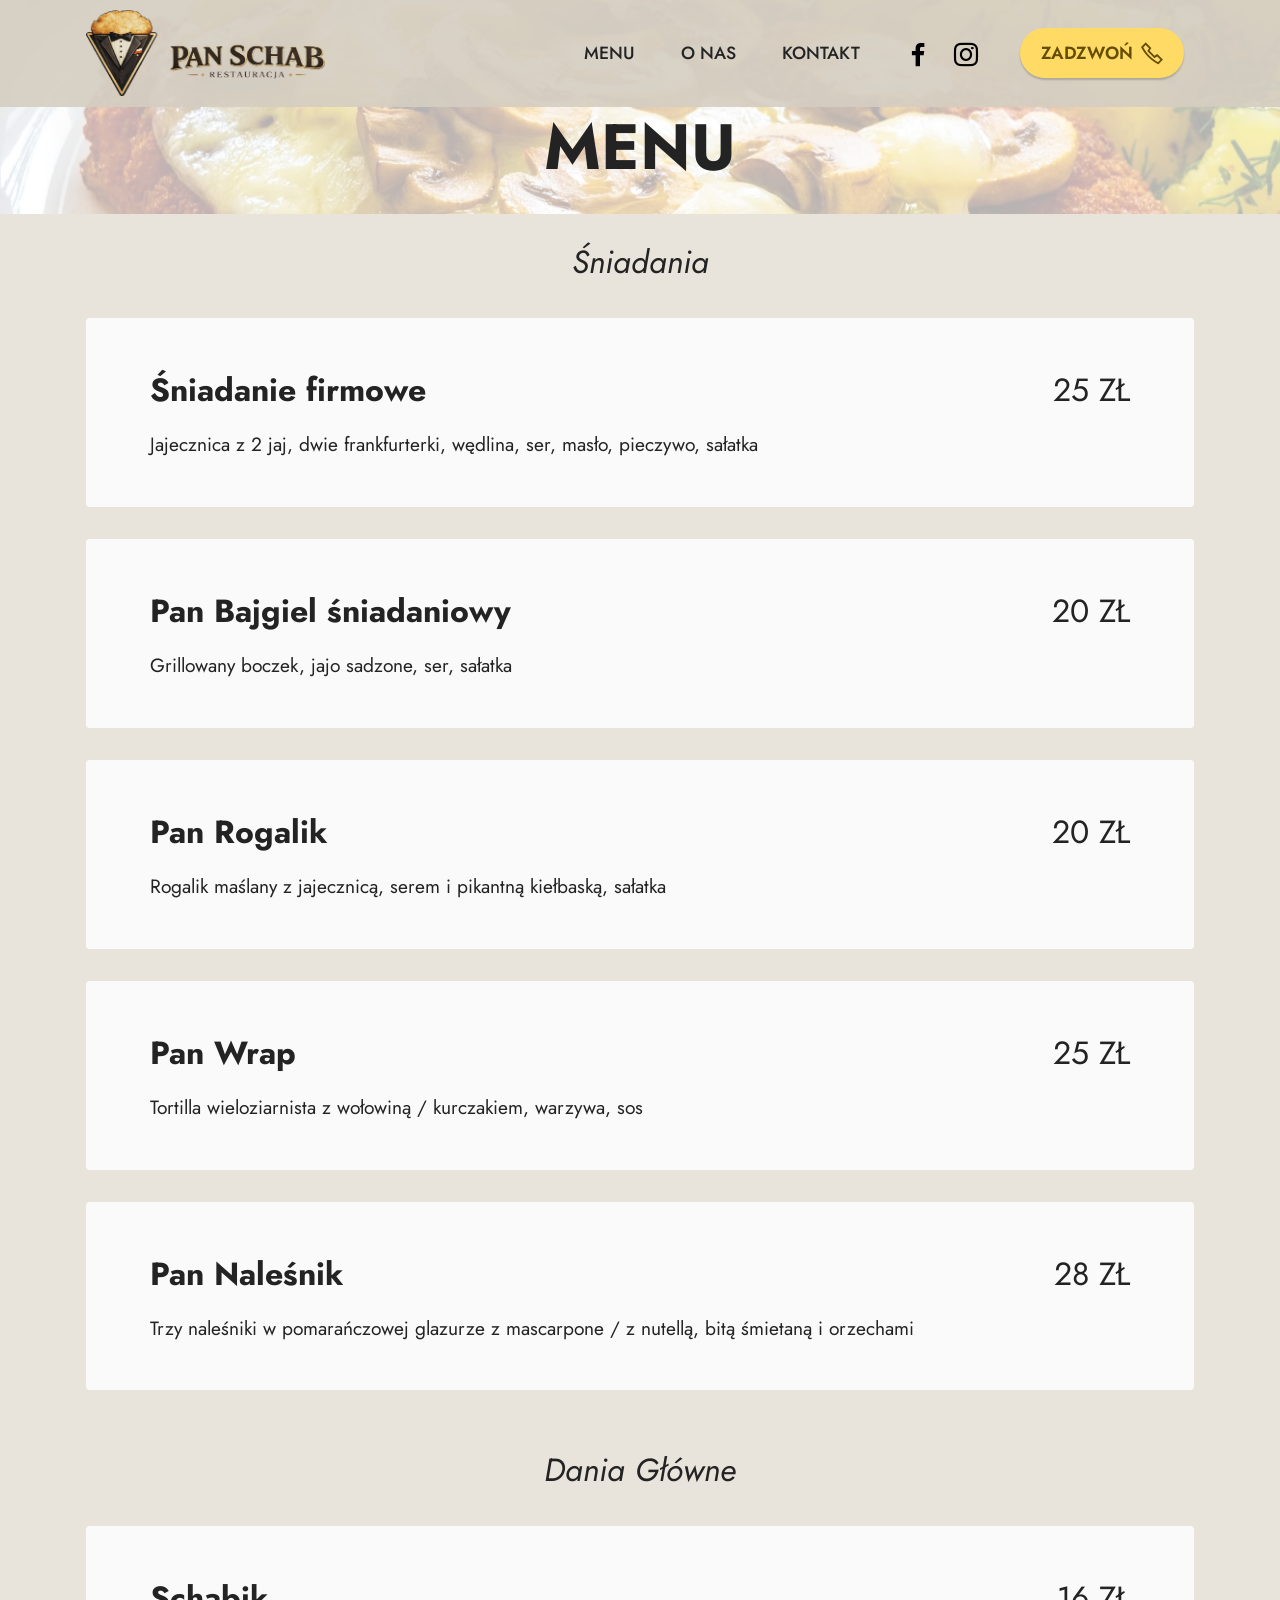
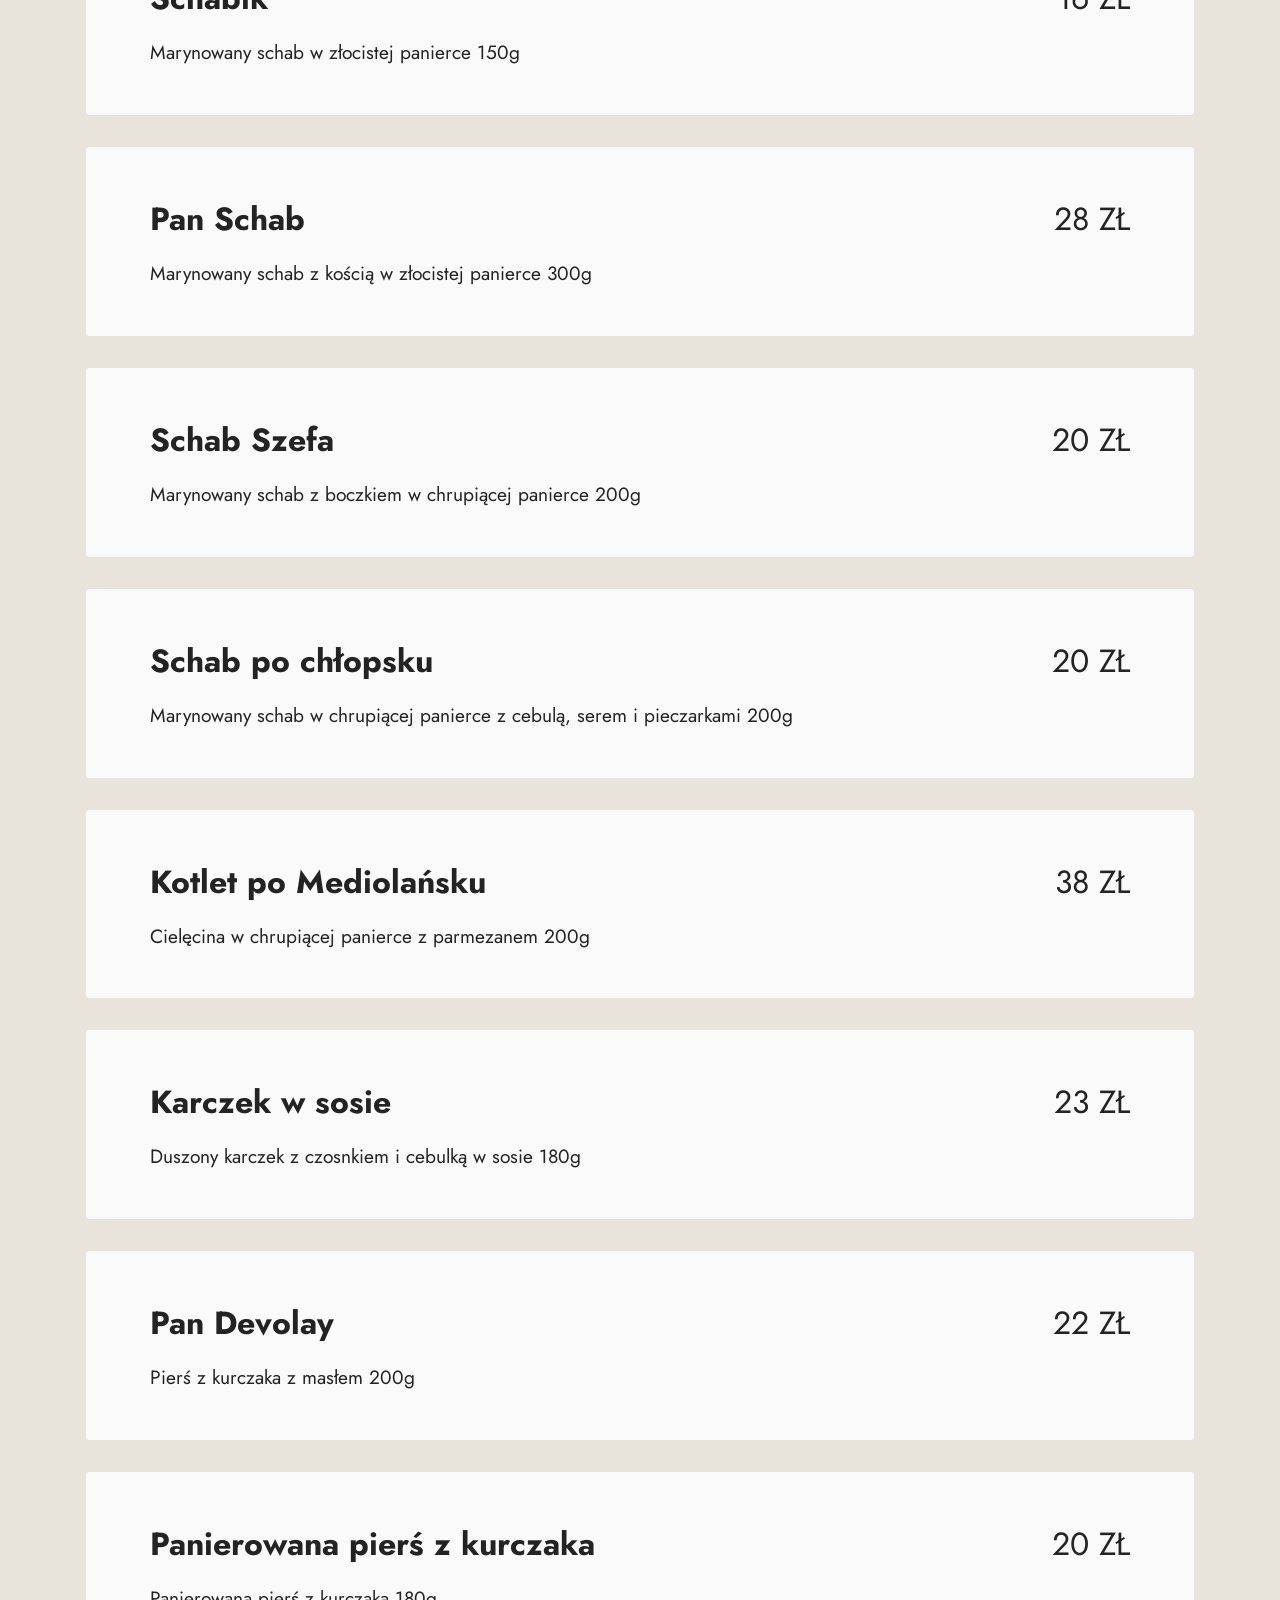
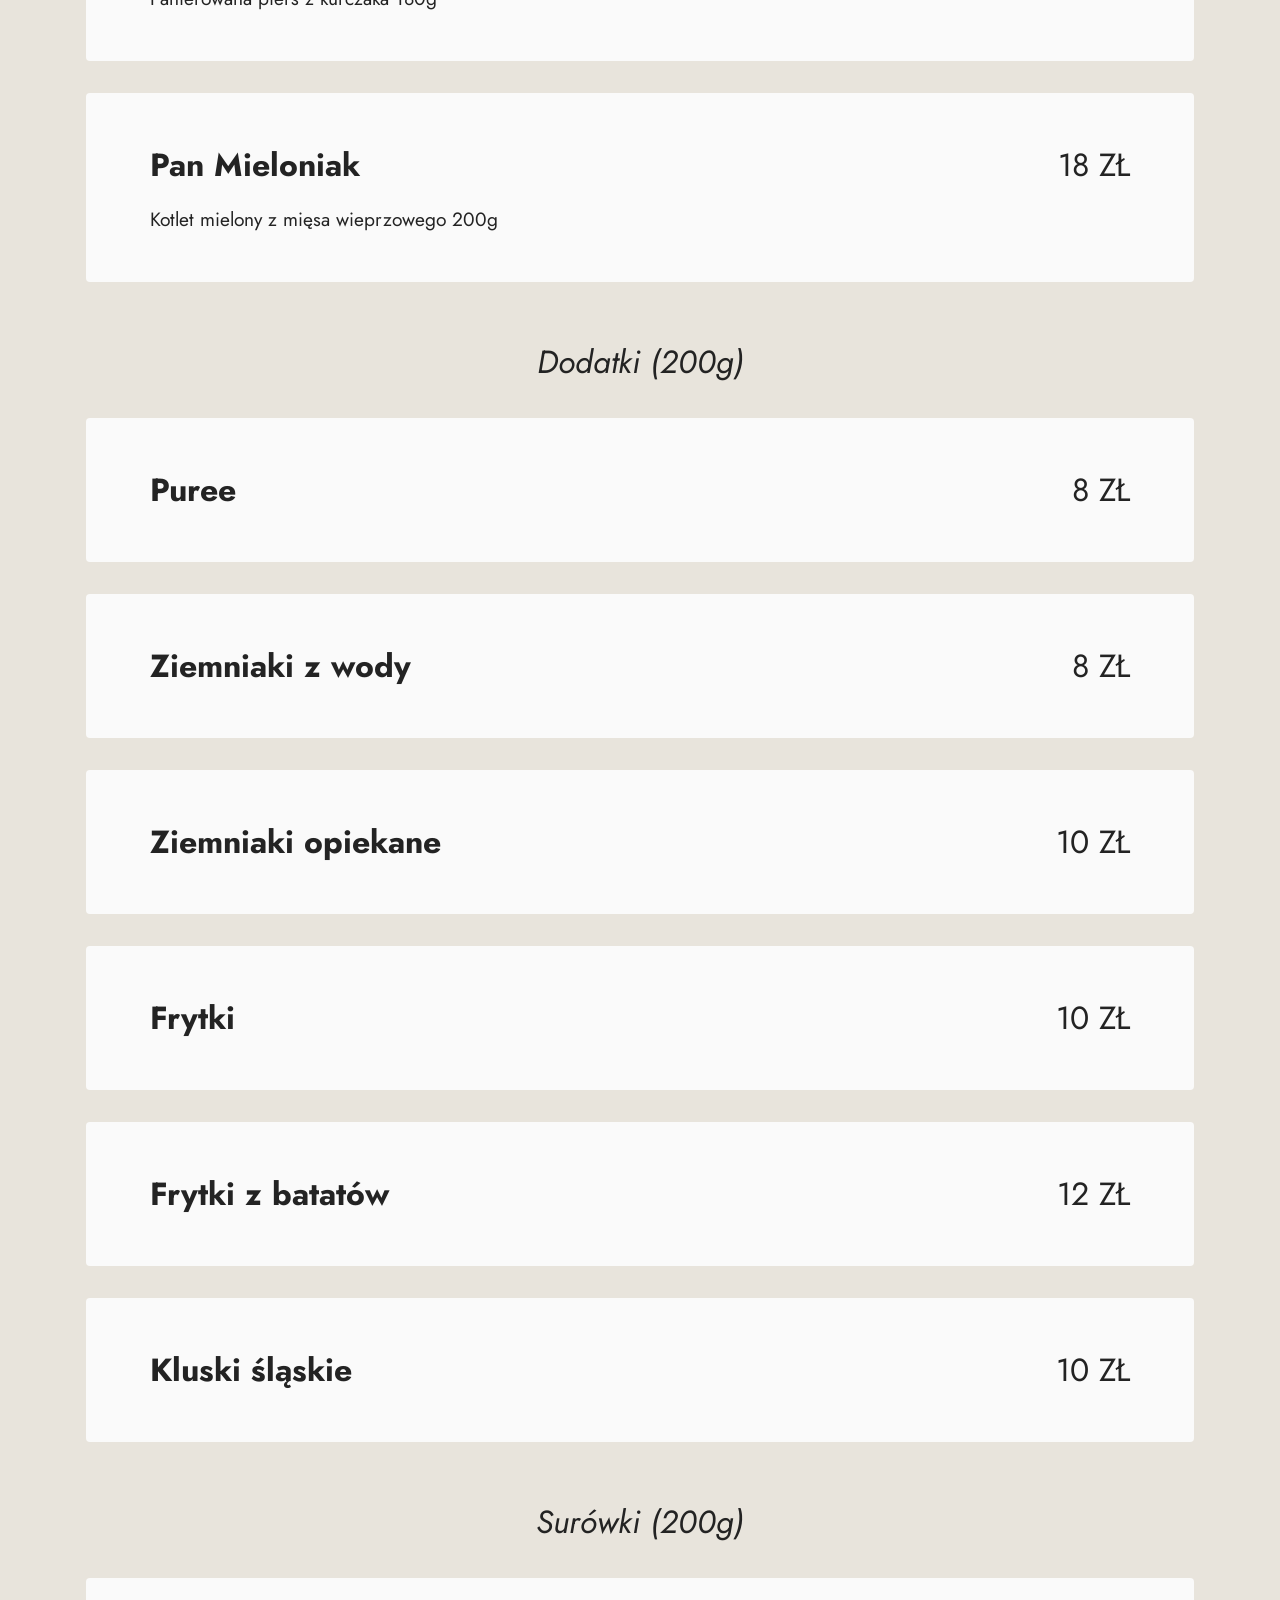
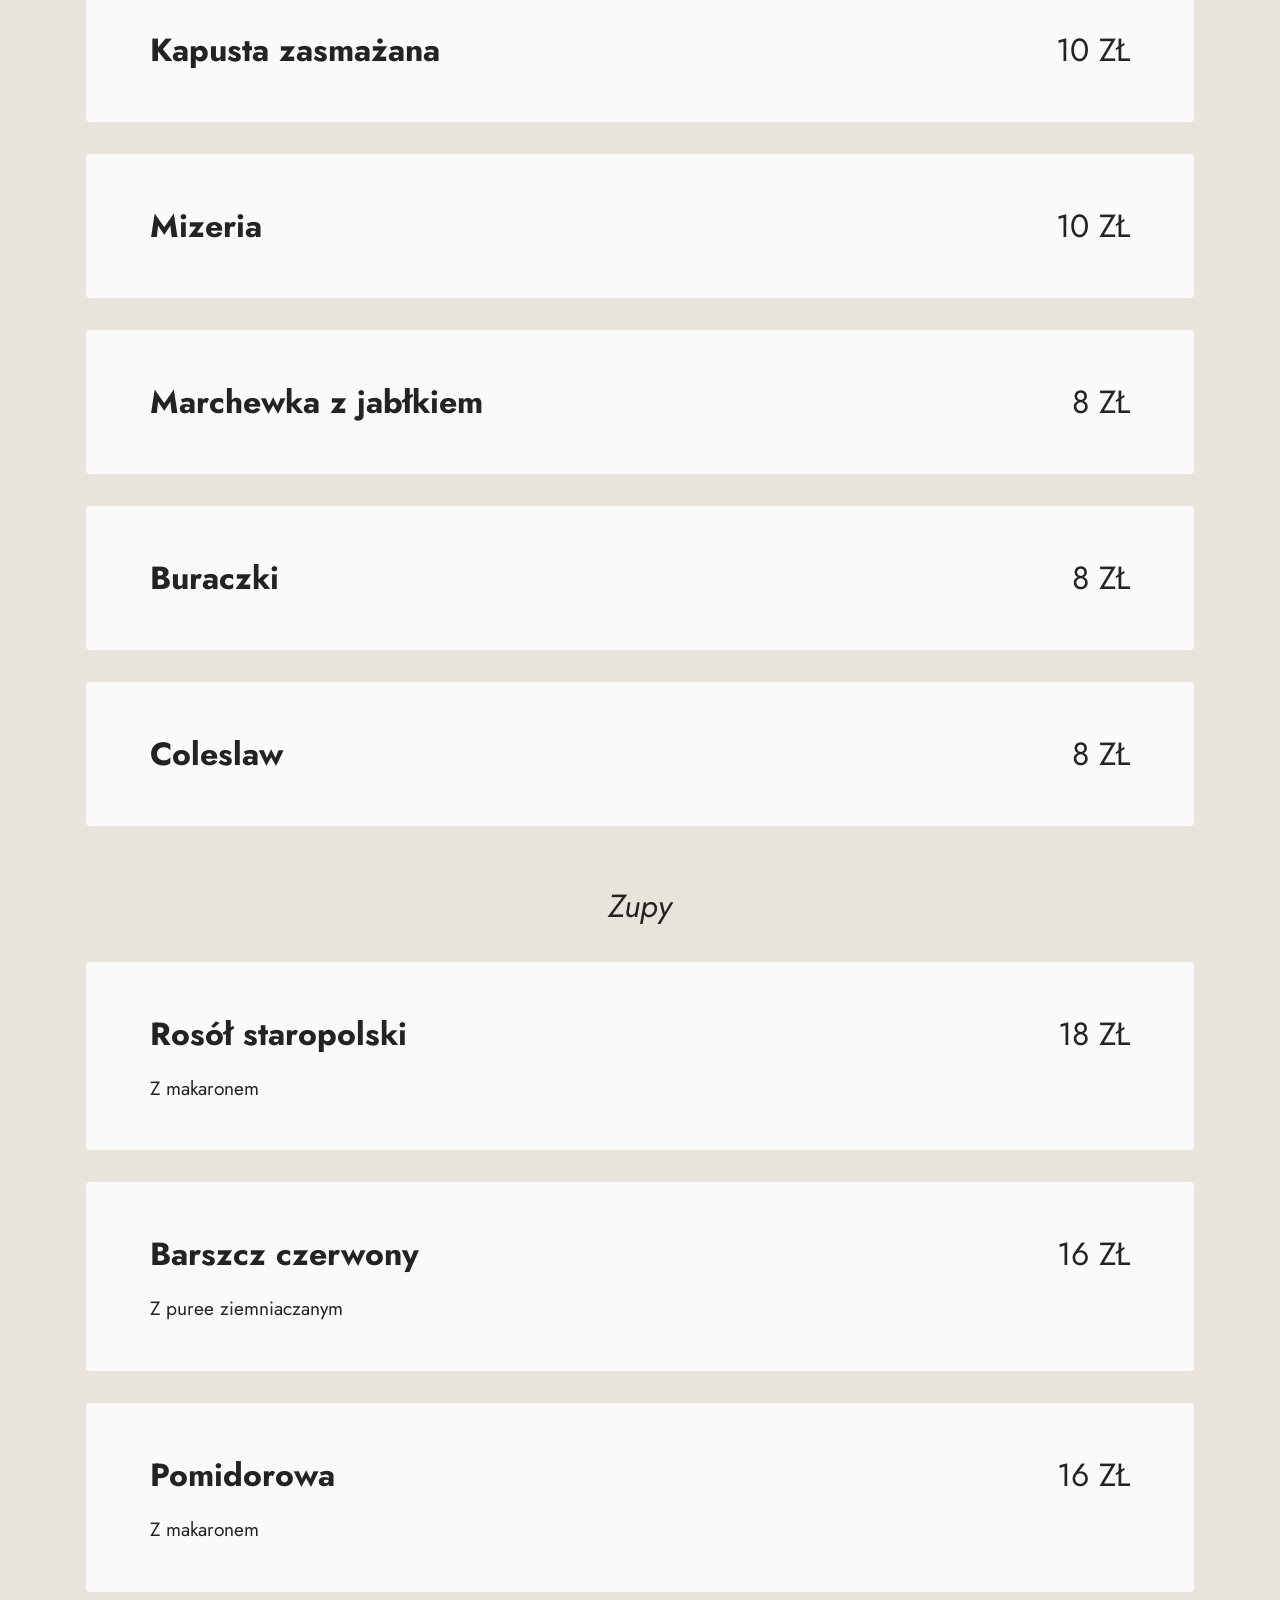
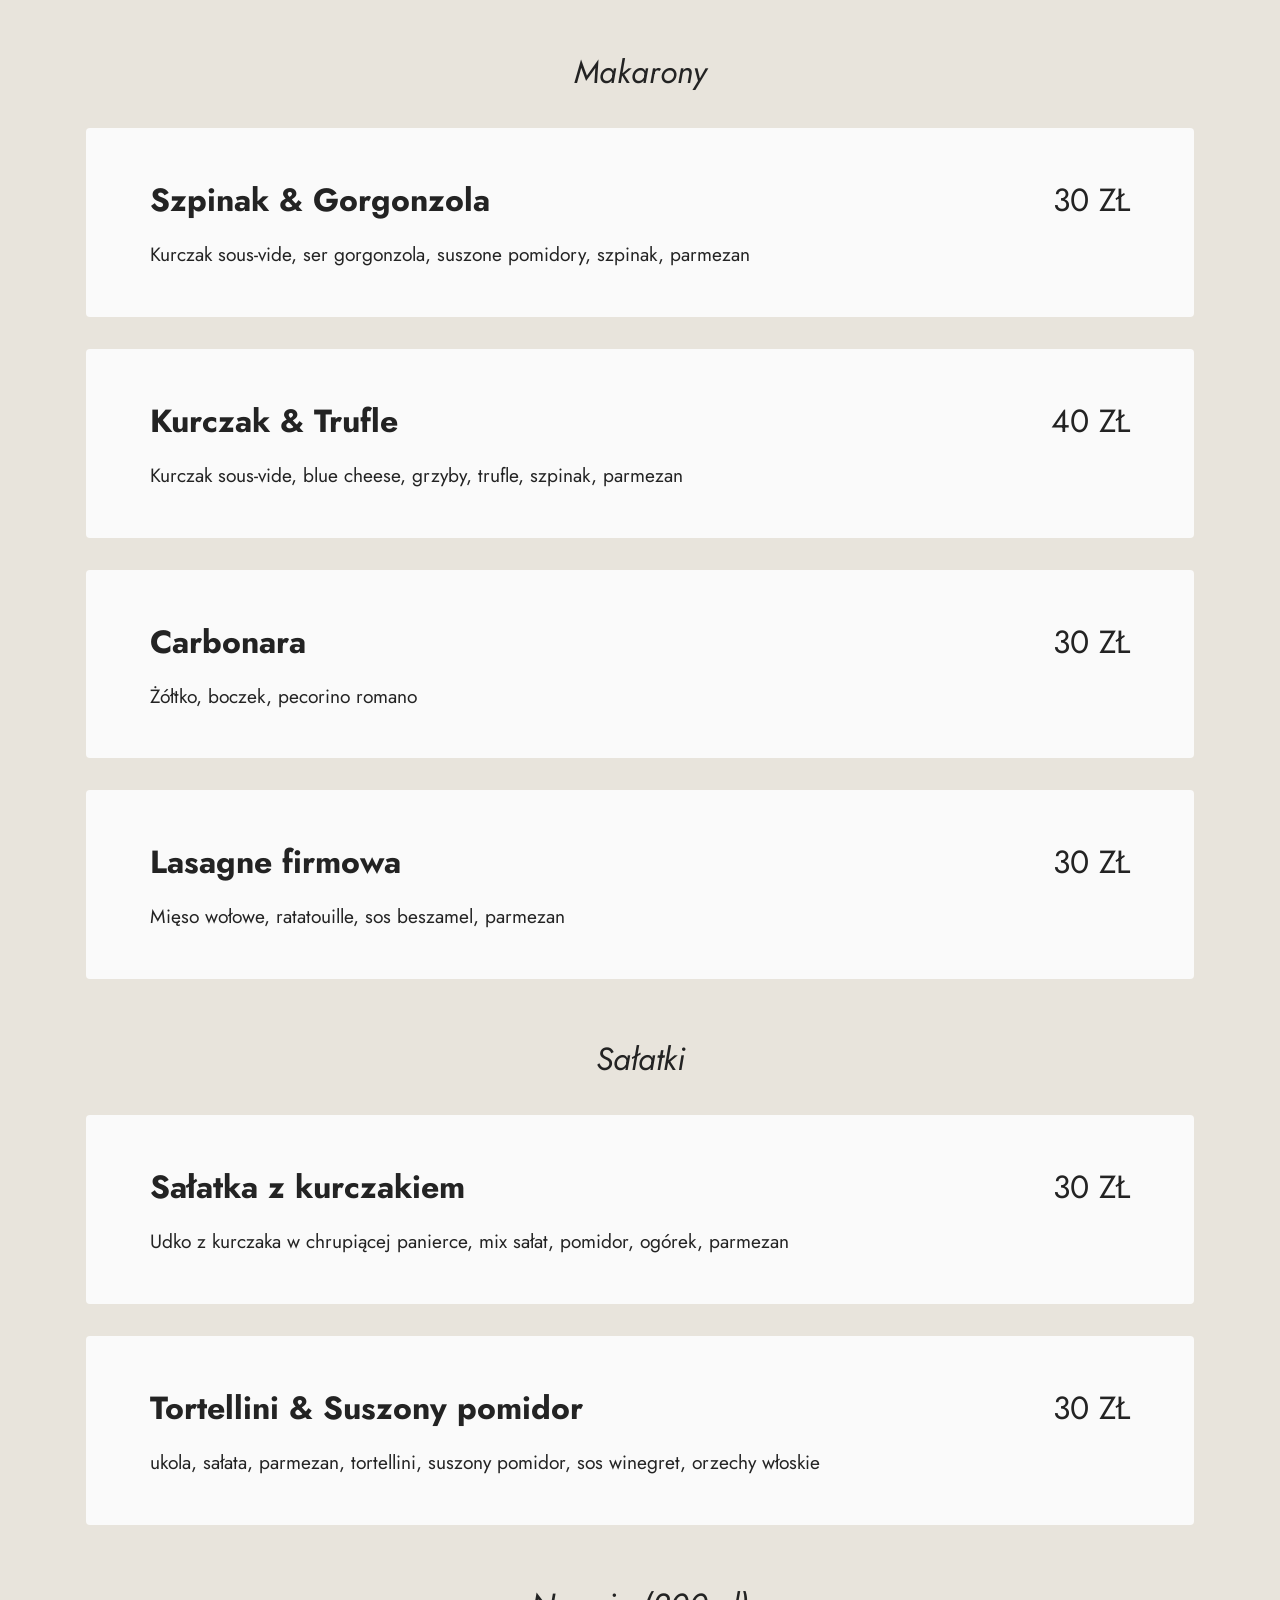
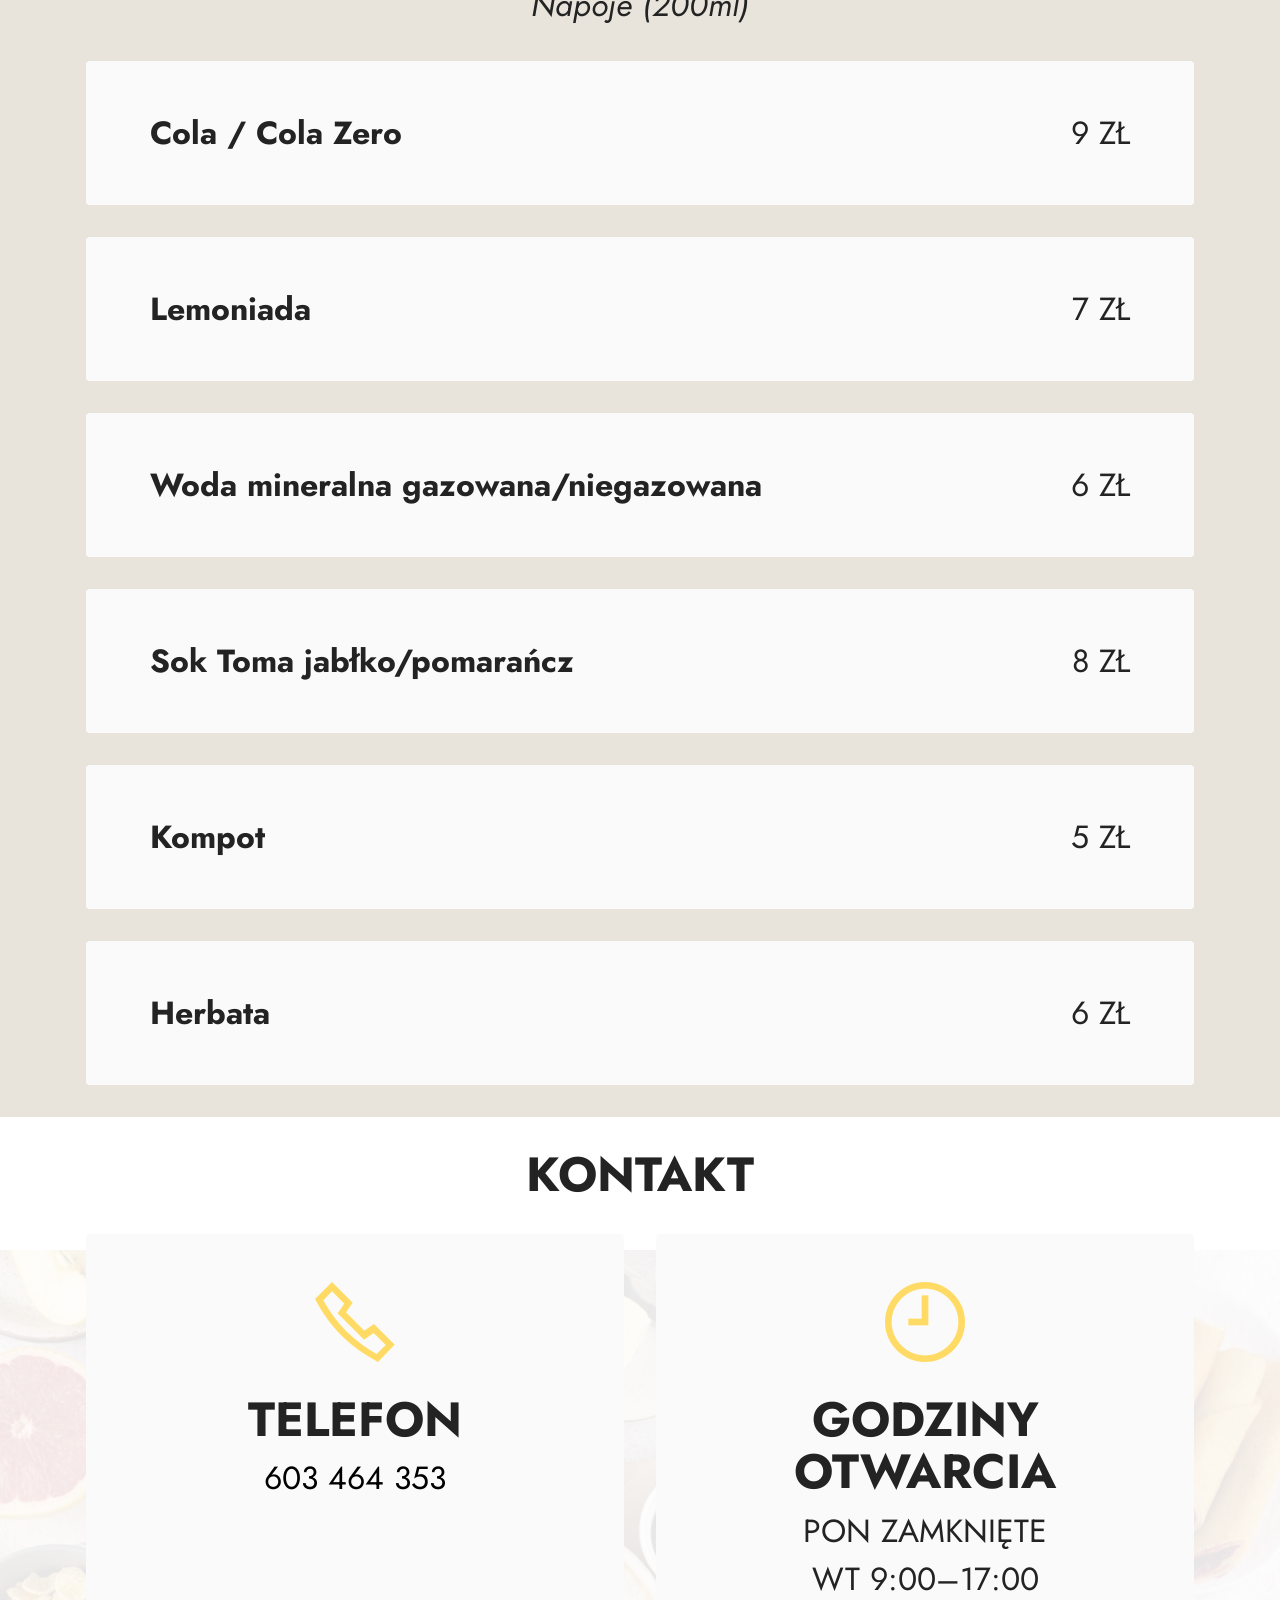
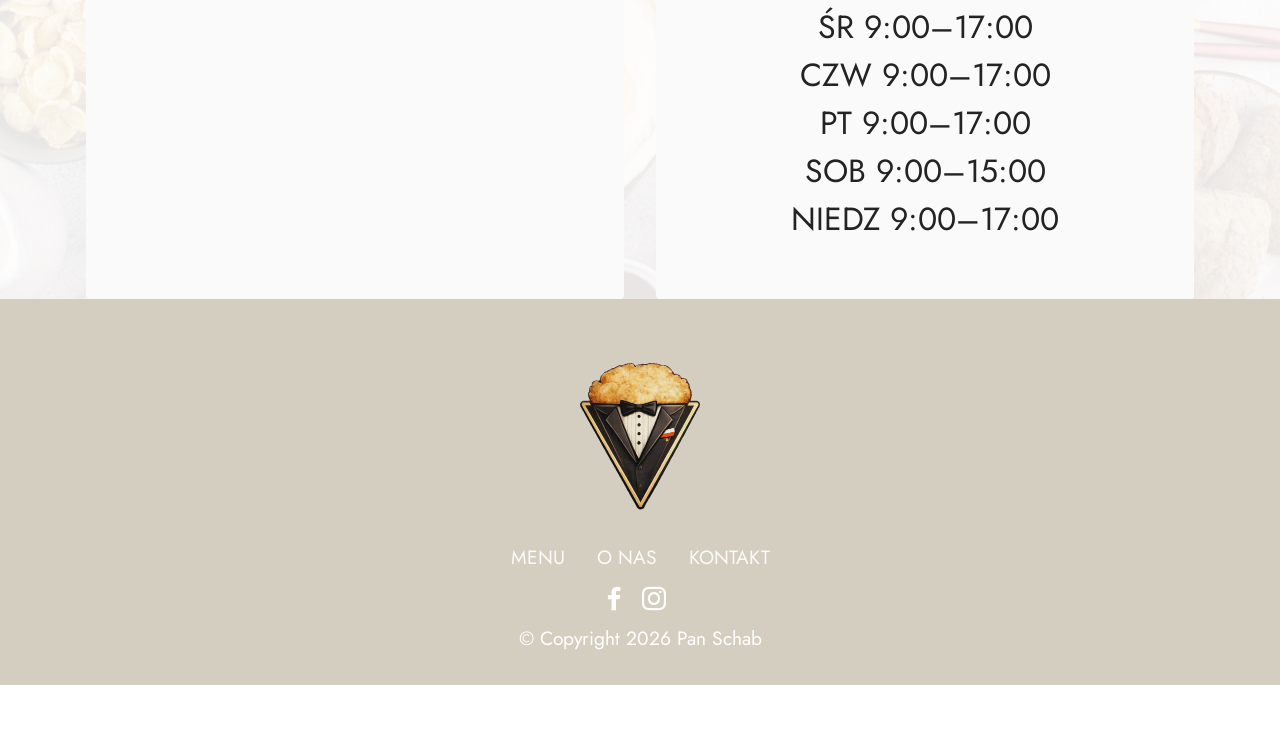
==== commit 9c96e549: "Add files via upload" ====
--- a/Menu.html
+++ b/Menu.html
@@ -20,7 +20,7 @@
   <link rel="stylesheet" href="assets/theme/css/style.css">
   <link rel="preload" href="https://fonts.googleapis.com/css?family=Jost:100,200,300,400,500,600,700,800,900,100i,200i,300i,400i,500i,600i,700i,800i,900i&display=swap" as="style" onload="this.onload=null;this.rel='stylesheet'">
   <noscript><link rel="stylesheet" href="https://fonts.googleapis.com/css?family=Jost:100,200,300,400,500,600,700,800,900,100i,200i,300i,400i,500i,600i,700i,800i,900i&display=swap"></noscript>
-  <link rel="preload" as="style" href="assets/mobirise/css/mbr-additional.css?v=0lBMg7"><link rel="stylesheet" href="assets/mobirise/css/mbr-additional.css?v=0lBMg7" type="text/css">
+  <link rel="preload" as="style" href="assets/mobirise/css/mbr-additional.css?v=1cGVGB"><link rel="stylesheet" href="assets/mobirise/css/mbr-additional.css?v=1cGVGB" type="text/css">
 
   
   
@@ -873,12 +873,13 @@
                         </div>
                         <h4 class="card-title mbr-fonts-style align-center mb-2 display-2">
                             <strong>GODZINY OTWARCIA</strong></h4>
-                        <p class="mbr-text mbr-fonts-style mb-2 display-5">Poniedziałek - Zamknięte<br>Wtorek	09:00–17:00
-<br>Środa	09:00–17:00
-<br>Czwartek	09:00–17:00
-<br>Piątek	09:00–17:00
-<br>Sobota	09:00–15:00
-<br>Niedziela 09:00–17:00<br></p>
+                        <p class="mbr-text mbr-fonts-style mb-2 display-5">PON  ZAMKNIĘTE
+<br>WT  9:00–17:00
+<br>ŚR  9:00–17:00
+<br>CZW  9:00–17:00
+<br>PT  9:00–17:00
+<br>SOB  9:00–15:00
+<br>NIEDZ  9:00–17:00<br></p>
                         
                     </div>
                 </div>
@@ -951,7 +952,7 @@
             </div>
         </div>
     </div>
-</section><section class="display-7" style="padding: 0;align-items: center;justify-content: center;flex-wrap: wrap;    align-content: center;display: flex;position: relative;height: 4rem;"><a href="https://mobiri.se/4625625" style="flex: 1 1;height: 4rem;position: absolute;width: 100%;z-index: 1;"><img alt="" style="height: 4rem;" src="[data-uri]"></a><p style="margin: 0;text-align: center;" class="display-7">&#8204;</p><a style="z-index:1" href="https://mobirise.com/builder/ai-website-creator.html">Best AI Website Creator</a></section><script src="assets/bootstrap/js/bootstrap.bundle.min.js"></script>  <script src="assets/parallax/jarallax.js"></script>  <script src="assets/smoothscroll/smooth-scroll.js"></script>  <script src="assets/ytplayer/index.js"></script>  <script src="assets/dropdown/js/navbar-dropdown.js"></script>  <script src="assets/theme/js/script.js"></script>  
+</section><section class="display-7" style="padding: 0;align-items: center;justify-content: center;flex-wrap: wrap;    align-content: center;display: flex;position: relative;height: 4rem;"><a href="https://mobiri.se/4625625" style="flex: 1 1;height: 4rem;position: absolute;width: 100%;z-index: 1;"><img alt="" style="height: 4rem;" src="[data-uri]"></a><p style="margin: 0;text-align: center;" class="display-7">&#8204;</p><a style="z-index:1" href="https://mobirise.com/builder/no-code-website-builder.html">No Code Website Builder</a></section><script src="assets/bootstrap/js/bootstrap.bundle.min.js"></script>  <script src="assets/parallax/jarallax.js"></script>  <script src="assets/smoothscroll/smooth-scroll.js"></script>  <script src="assets/ytplayer/index.js"></script>  <script src="assets/dropdown/js/navbar-dropdown.js"></script>  <script src="assets/theme/js/script.js"></script>  
   
   
   <input name="animation" type="hidden">
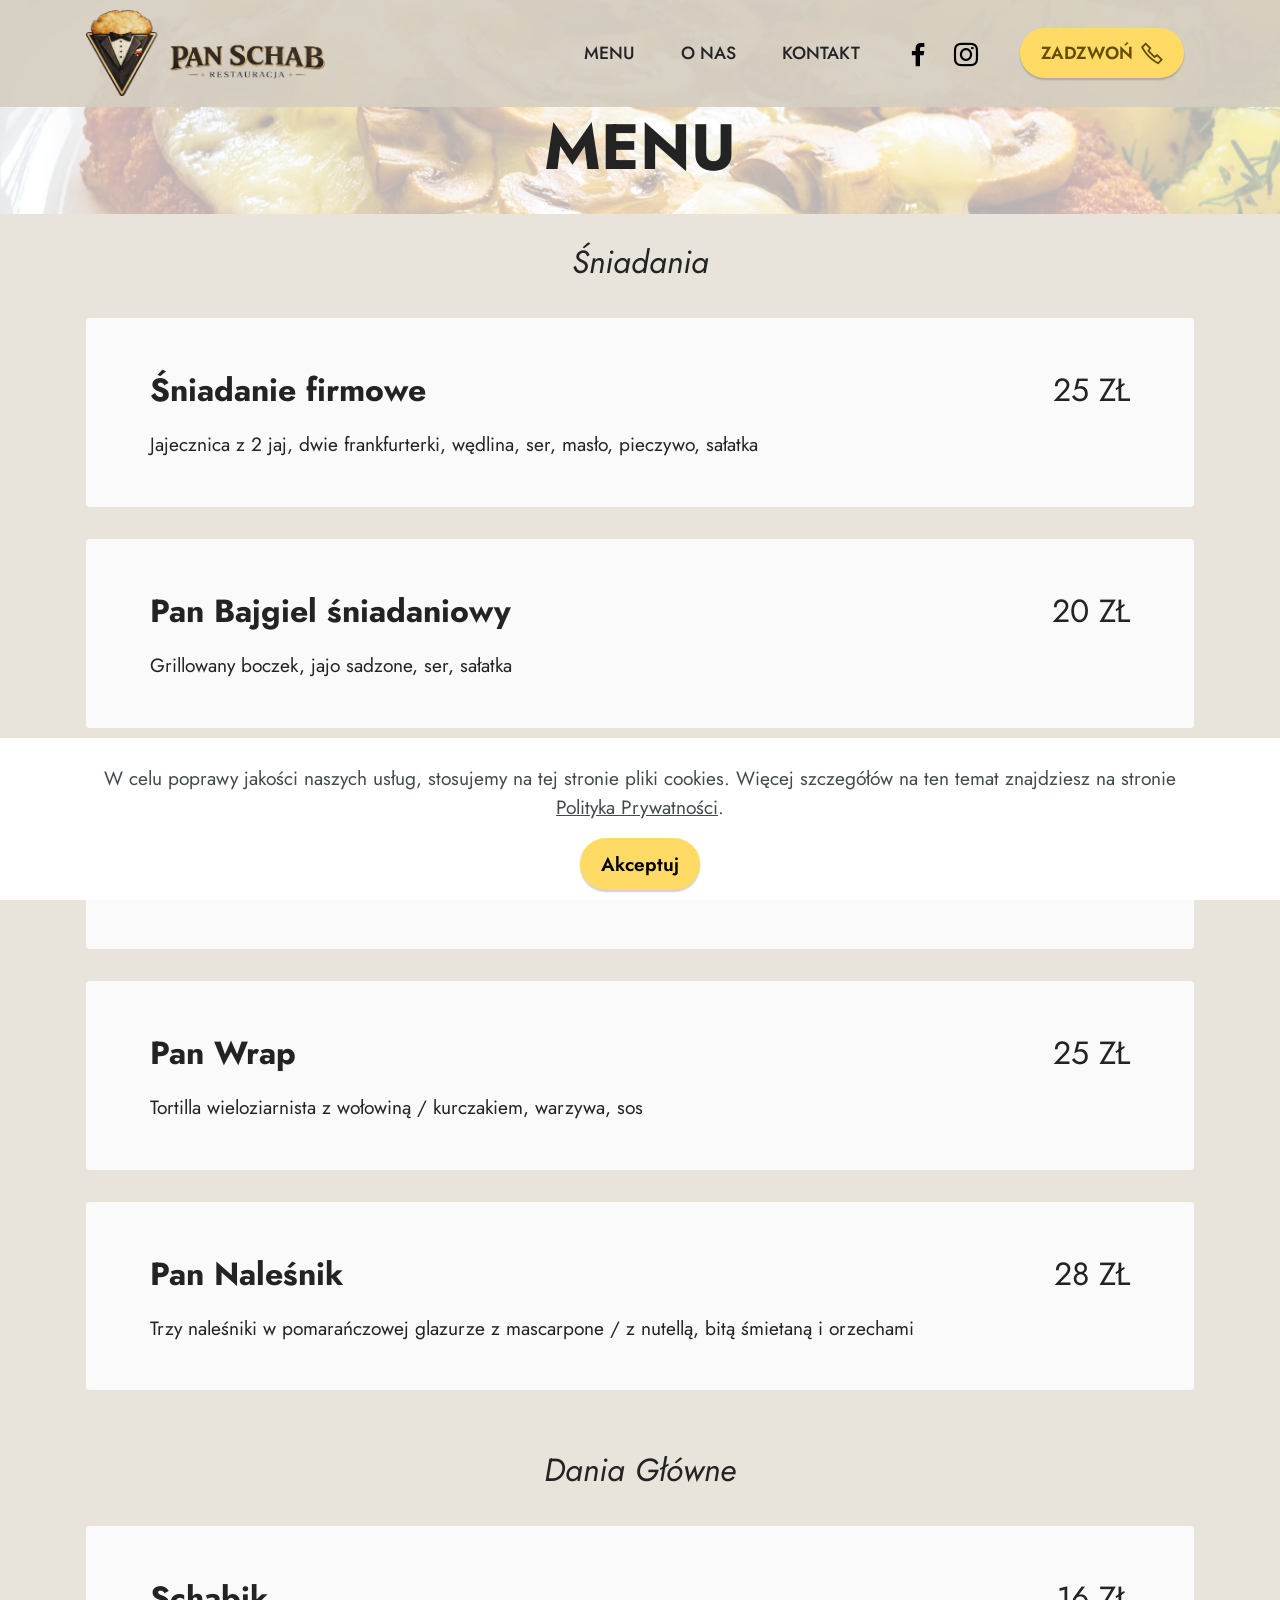
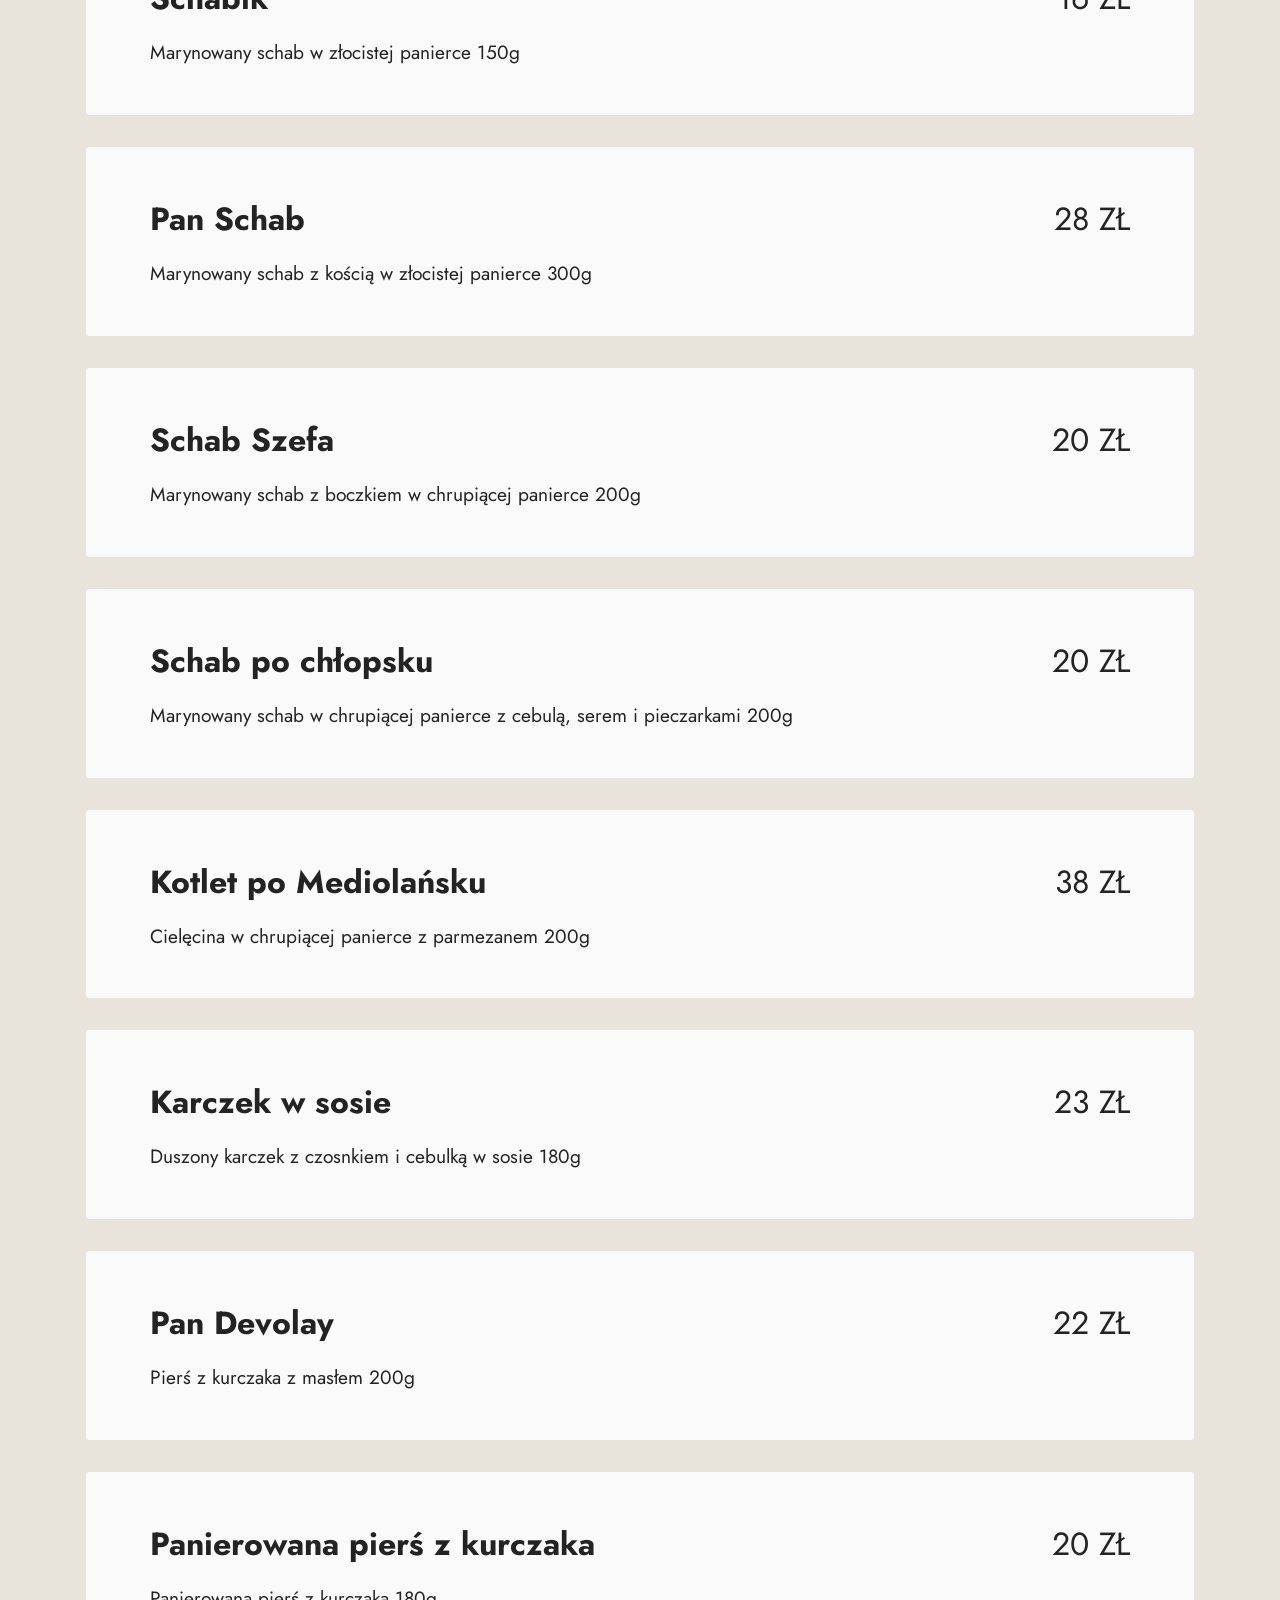
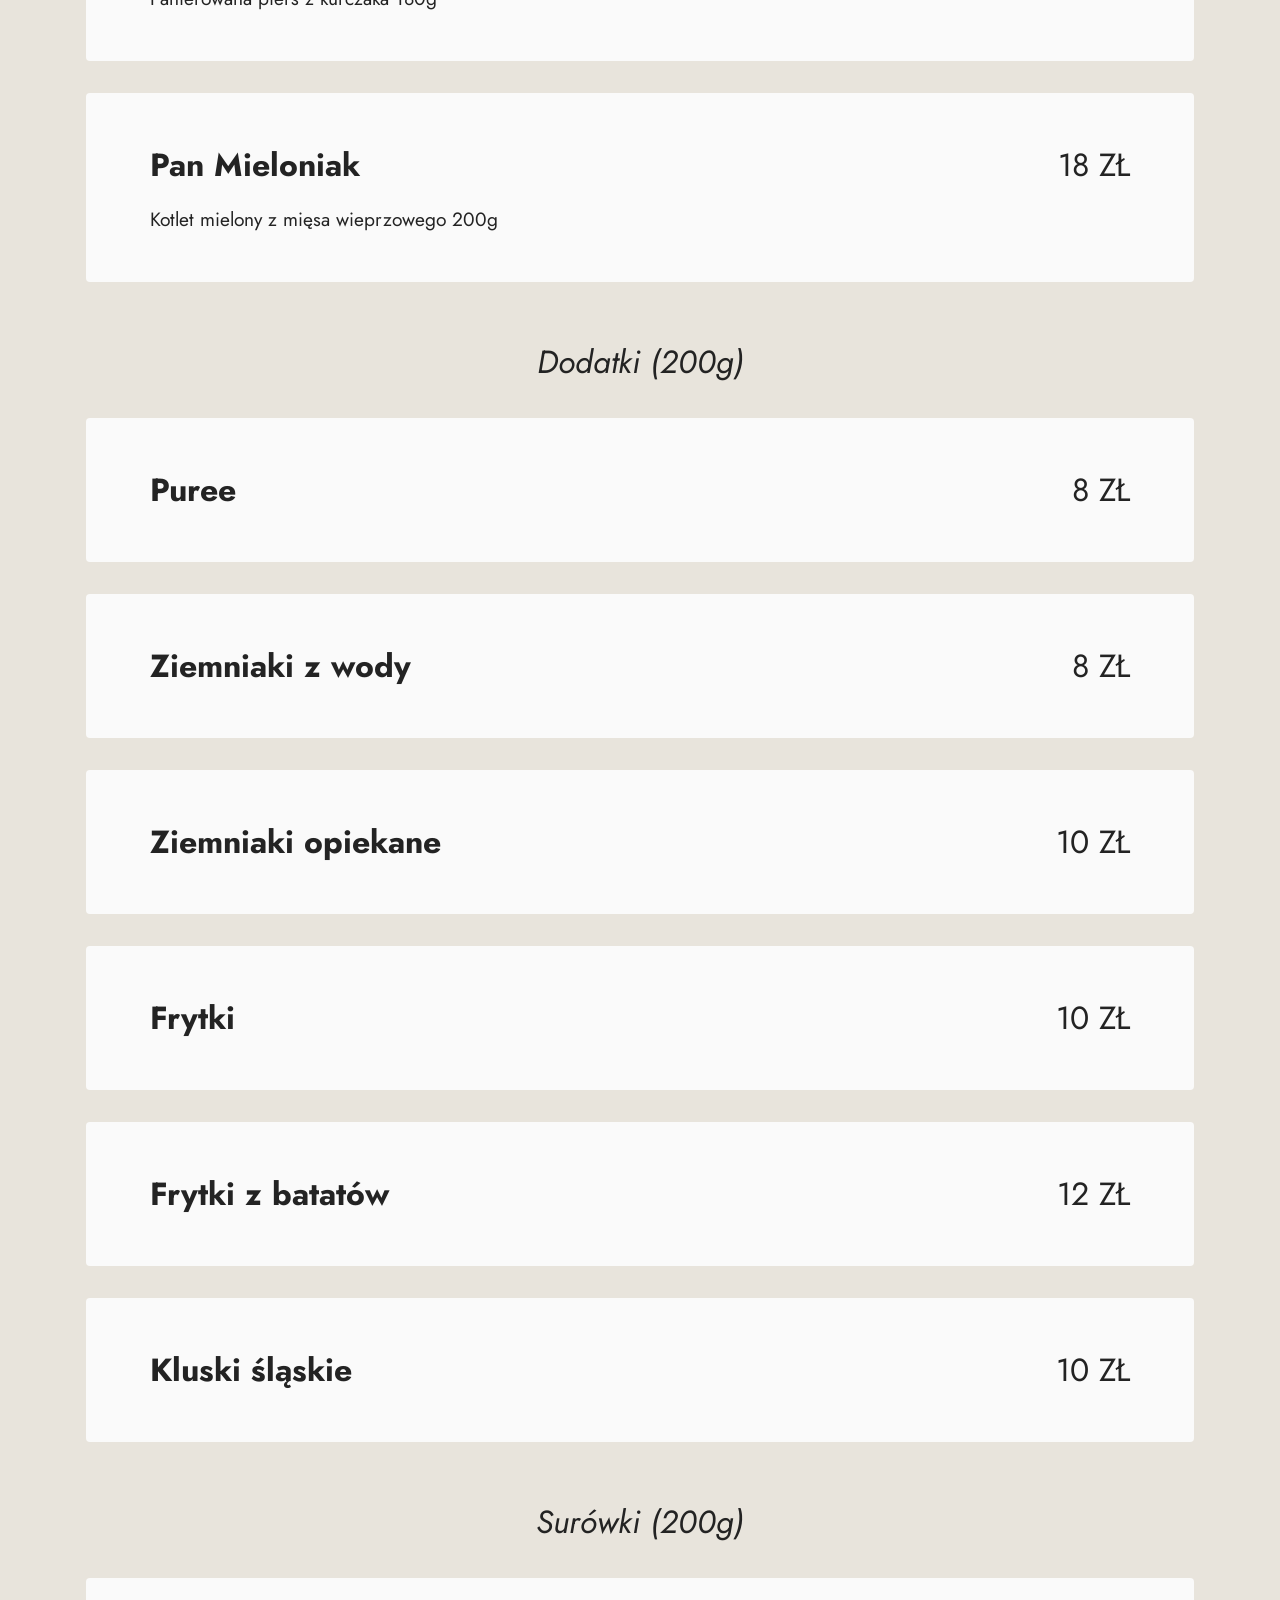
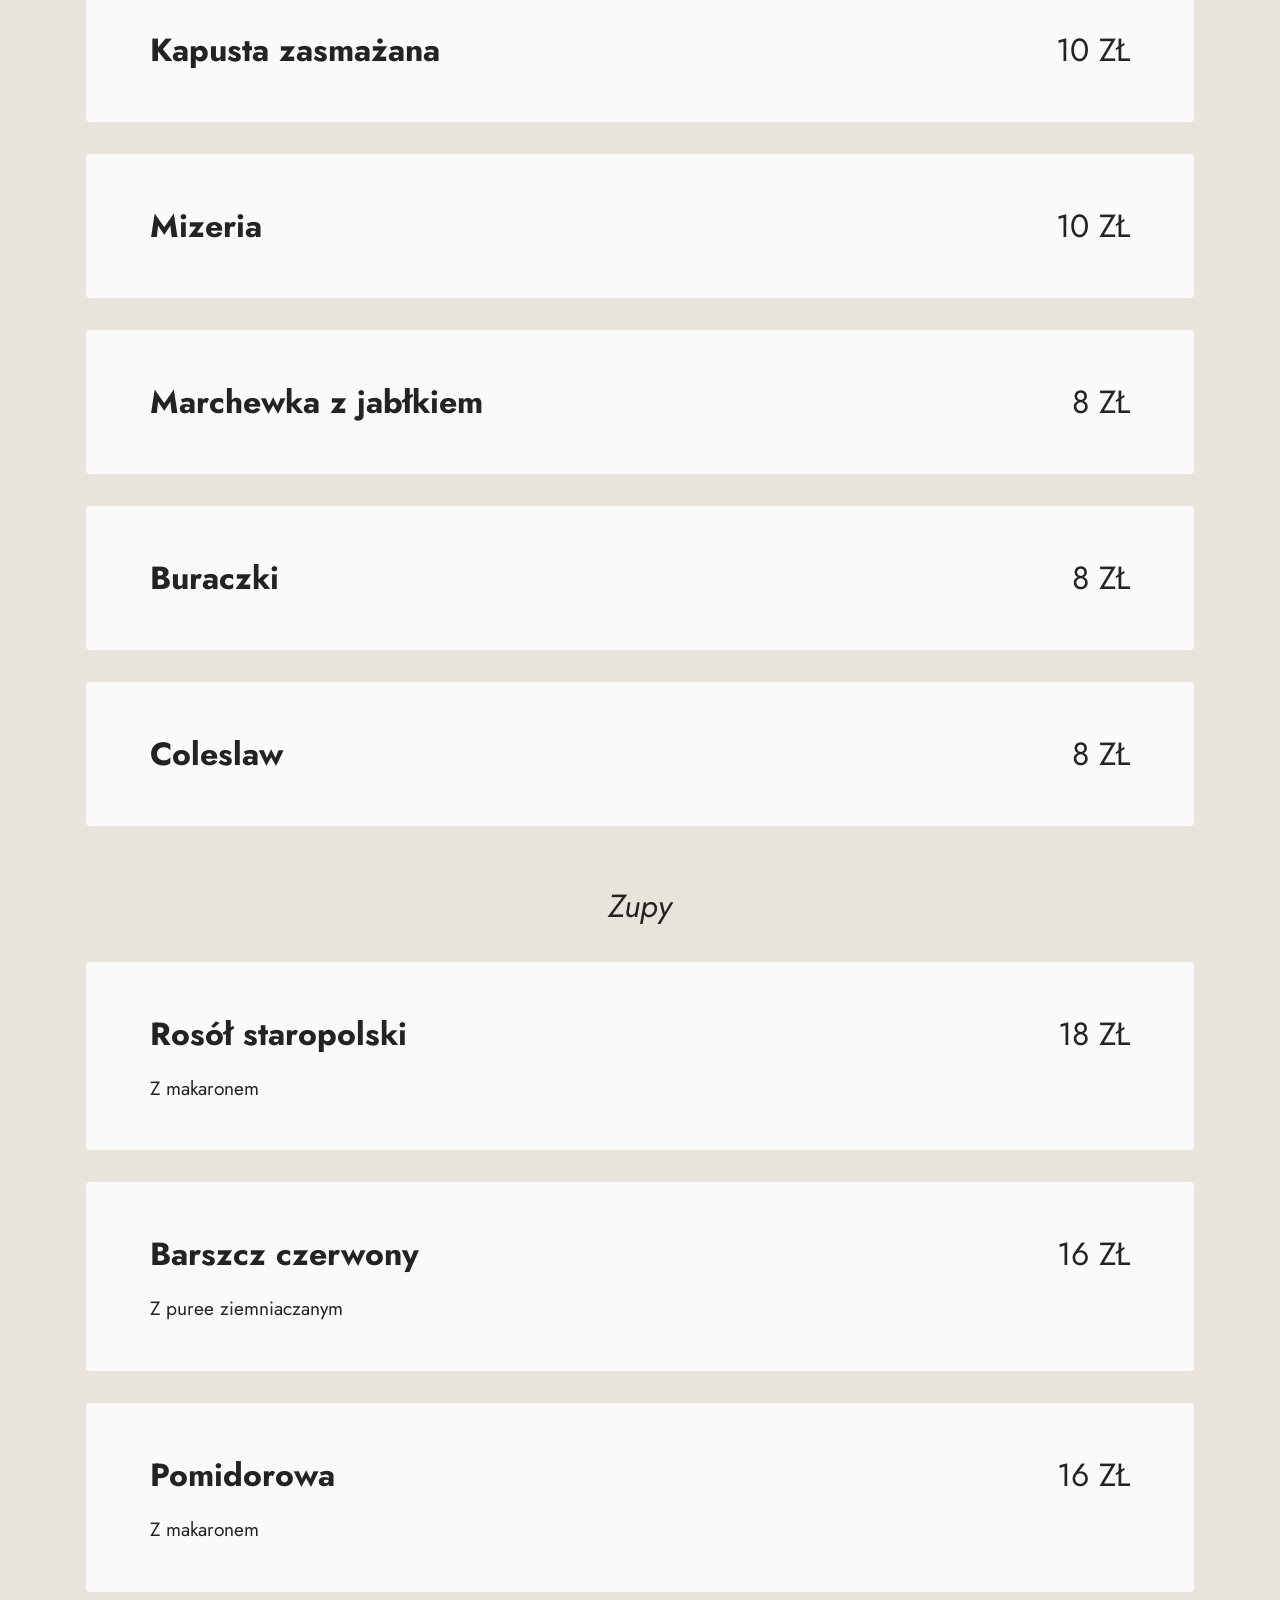
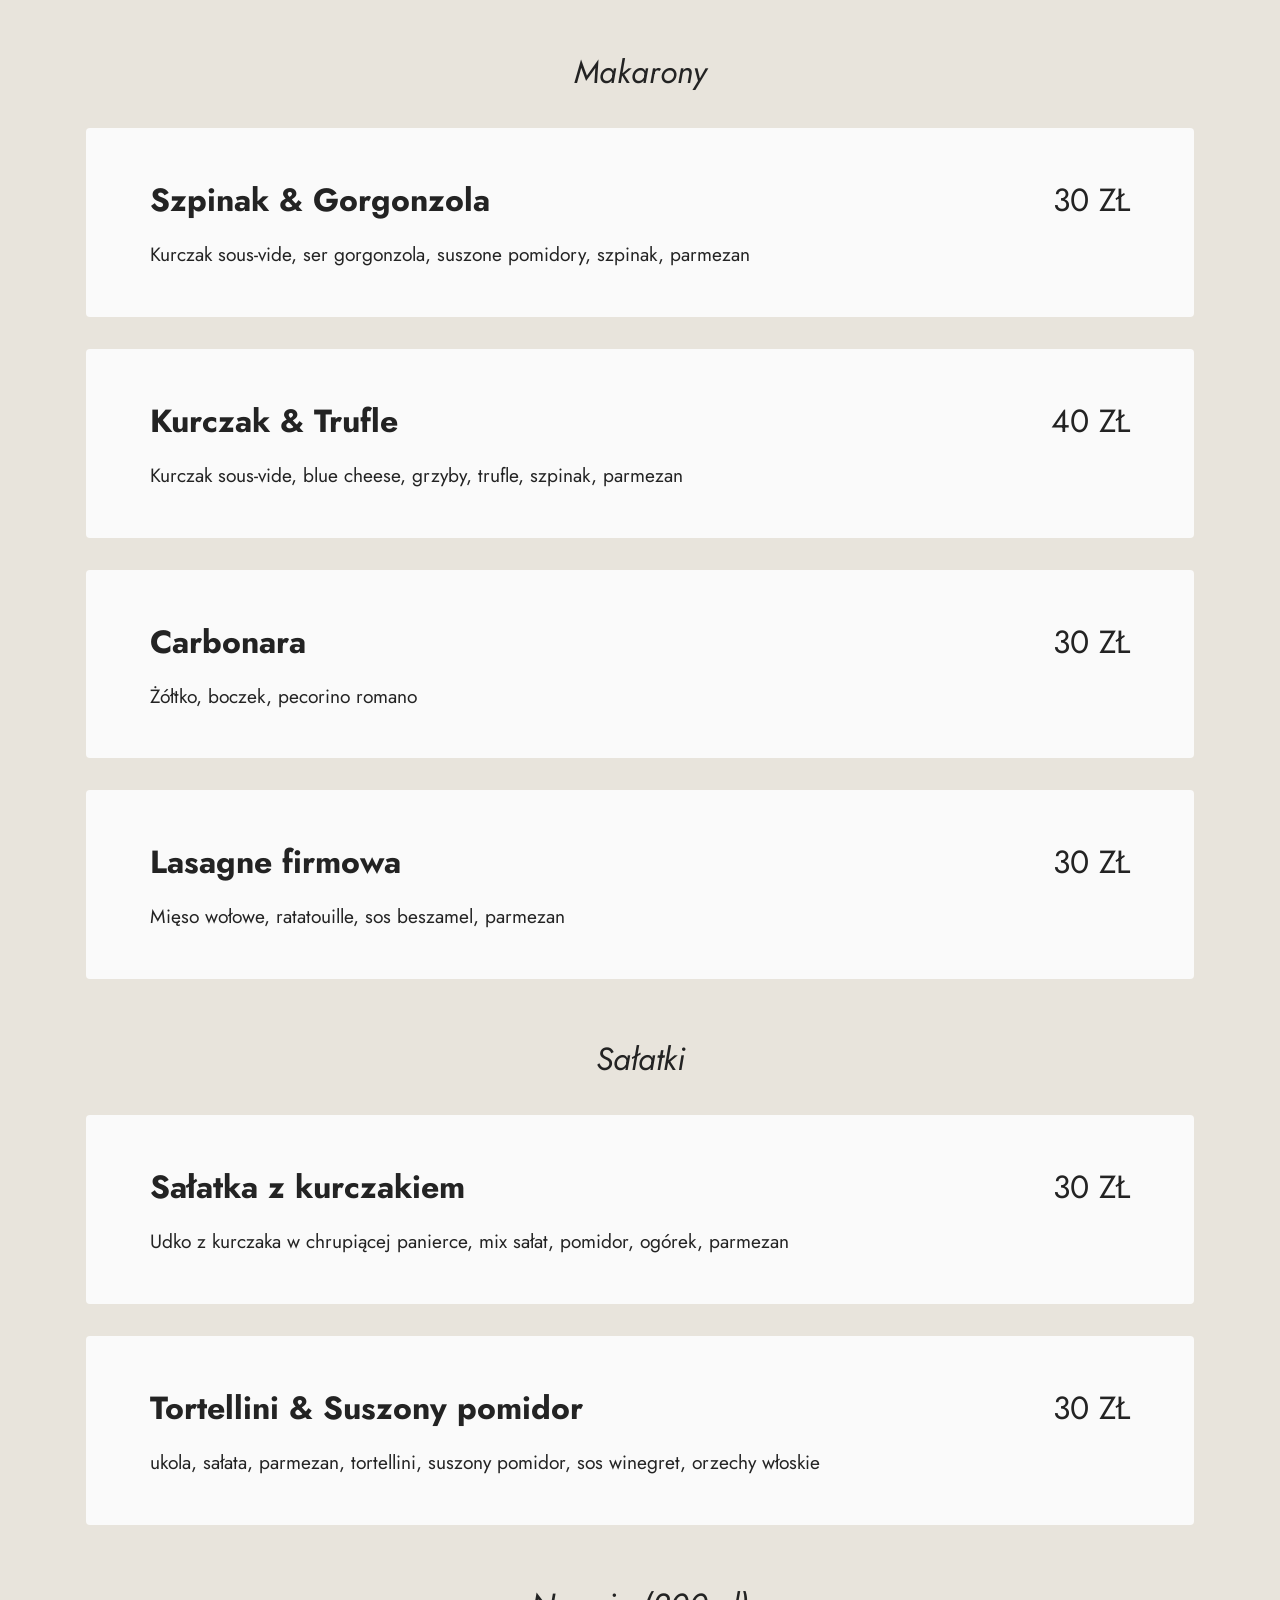
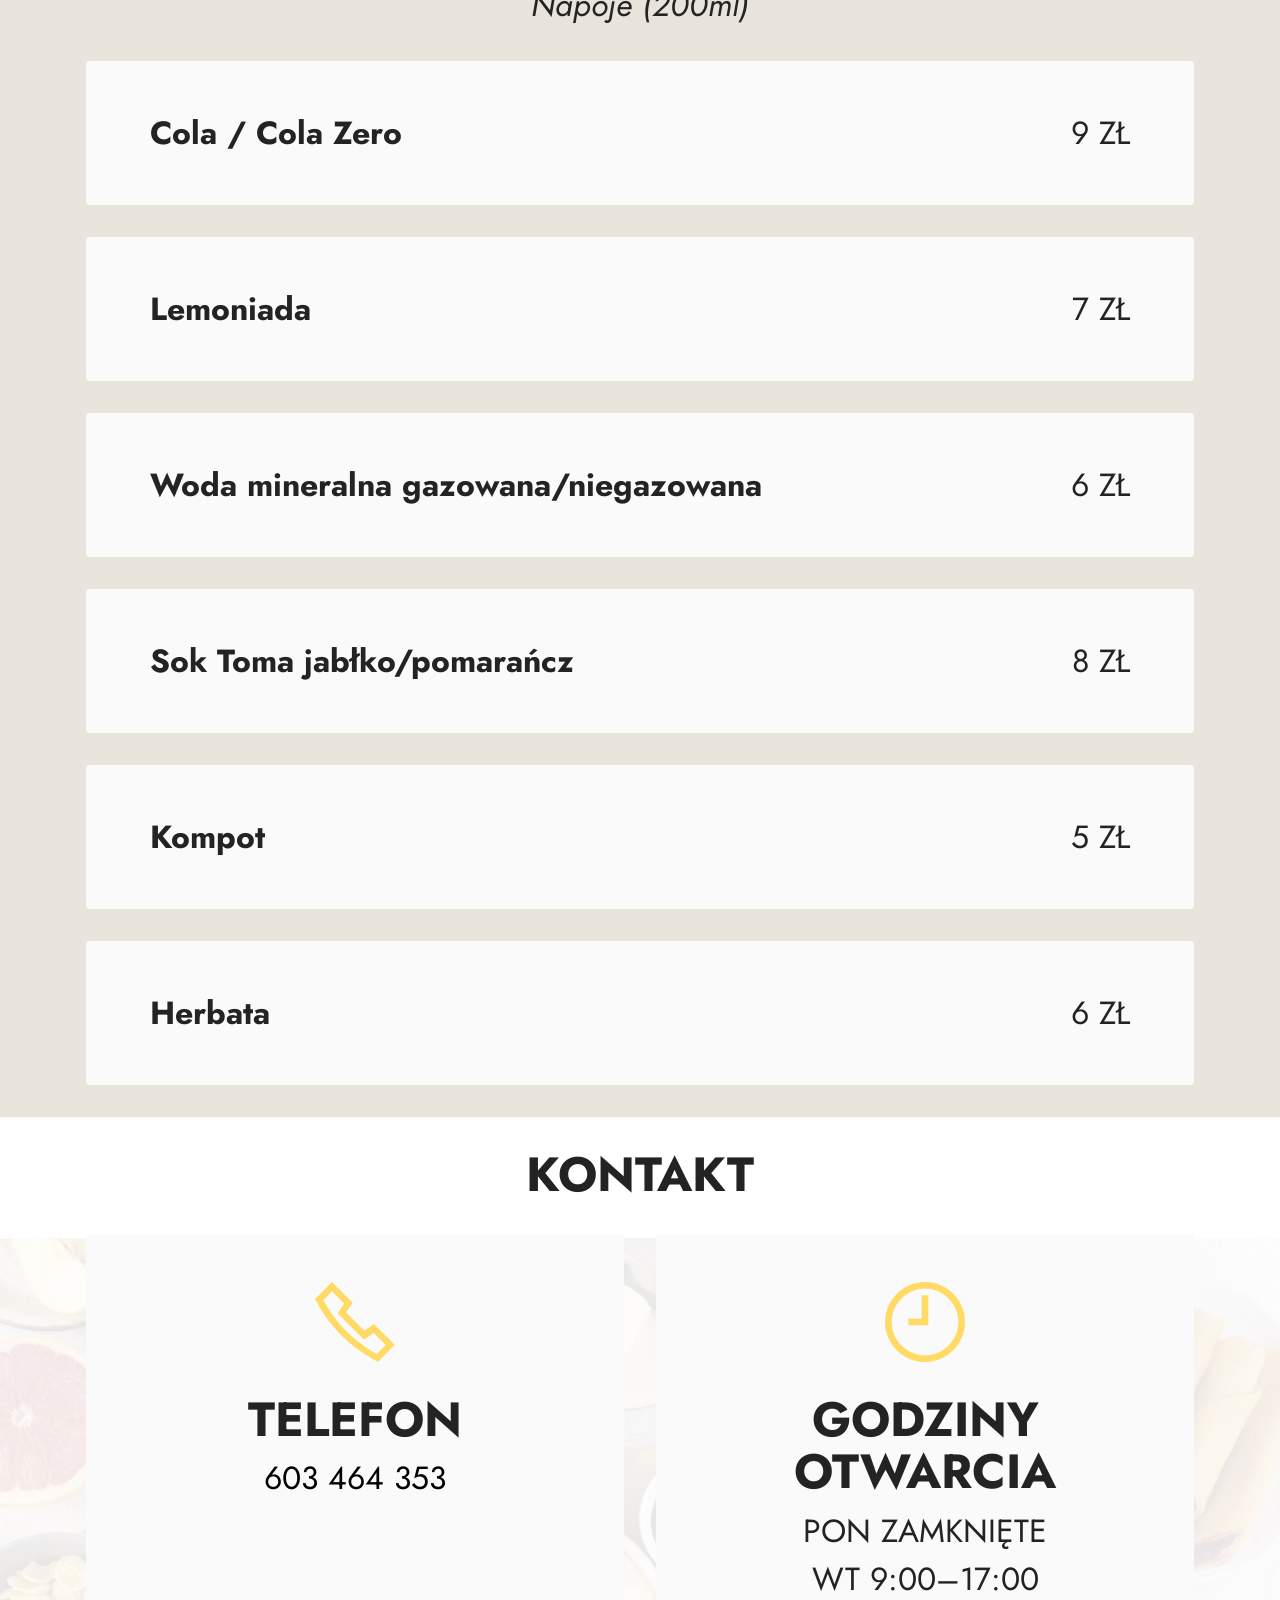
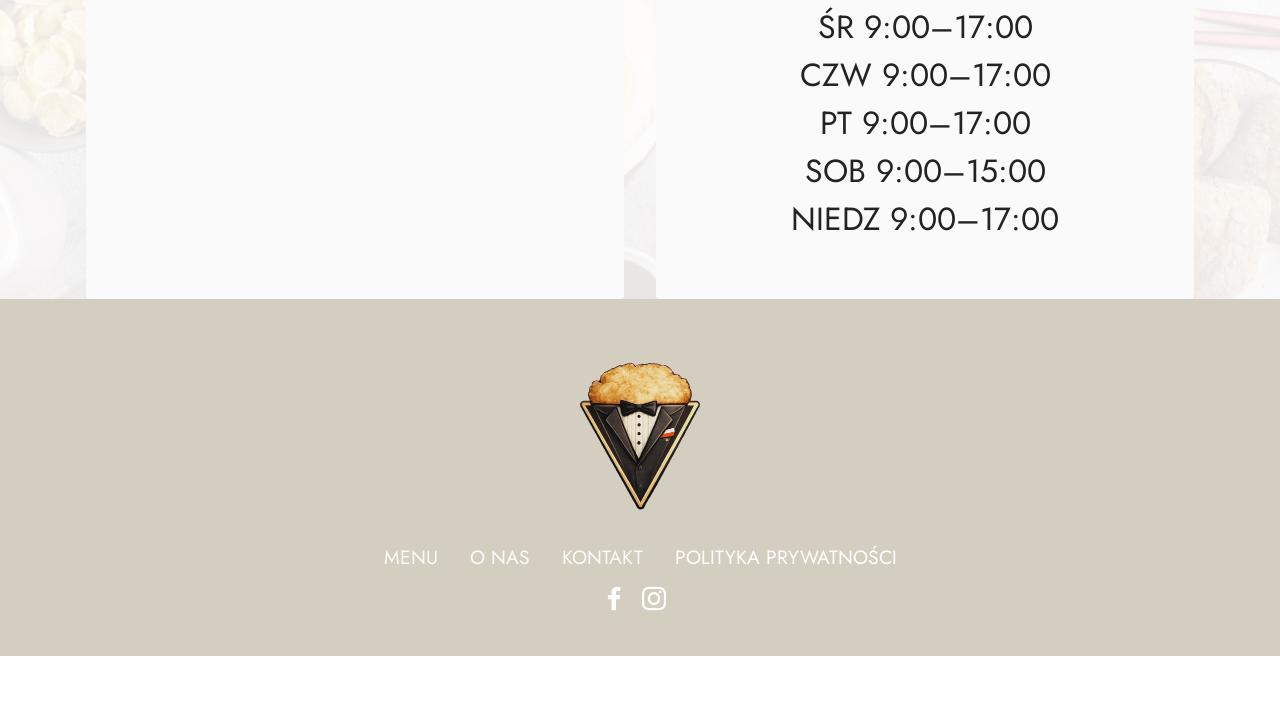
==== commit fca2930f: "Add files via upload" ====
--- a/Menu.html
+++ b/Menu.html
@@ -7,7 +7,7 @@
   <meta name="generator" content="Mobirise v6.1.12, mobirise.com">
   <meta name="viewport" content="width=device-width, initial-scale=1, minimum-scale=1">
   <link rel="shortcut icon" href="assets/images/znak-128x157.png" type="image/x-icon">
-  <meta name="description" content="">
+  <meta name="description" content="Menu Pan Schab">
   
   
   <title>Menu</title>
@@ -20,7 +20,7 @@
   <link rel="stylesheet" href="assets/theme/css/style.css">
   <link rel="preload" href="https://fonts.googleapis.com/css?family=Jost:100,200,300,400,500,600,700,800,900,100i,200i,300i,400i,500i,600i,700i,800i,900i&display=swap" as="style" onload="this.onload=null;this.rel='stylesheet'">
   <noscript><link rel="stylesheet" href="https://fonts.googleapis.com/css?family=Jost:100,200,300,400,500,600,700,800,900,100i,200i,300i,400i,500i,600i,700i,800i,900i&display=swap"></noscript>
-  <link rel="preload" as="style" href="assets/mobirise/css/mbr-additional.css?v=1cGVGB"><link rel="stylesheet" href="assets/mobirise/css/mbr-additional.css?v=1cGVGB" type="text/css">
+  <link rel="preload" as="style" href="assets/mobirise/css/mbr-additional.css?v=ABZOBf"><link rel="stylesheet" href="assets/mobirise/css/mbr-additional.css?v=ABZOBf" type="text/css">
 
   
   
@@ -49,7 +49,7 @@
                 </div>
             </button>
             <div class="collapse navbar-collapse" id="navbarSupportedContent">
-                <ul class="navbar-nav nav-dropdown" data-app-modern-menu="true"><li class="nav-item"><a class="nav-link link text-black text-primary display-4" href="Menu.html#top" aria-expanded="false">MENU</a></li><li class="nav-item"><a class="nav-link link text-black text-primary display-4" href="index.html#info4-1c">O NAS</a></li><li class="nav-item"><a class="nav-link link text-black text-primary display-4" href="index.html#contacts1-12">KONTAKT</a></li></ul>
+                <ul class="navbar-nav nav-dropdown" data-app-modern-menu="true"><li class="nav-item"><a class="nav-link link text-black text-primary display-4" href="Menu.html#header3-16" aria-expanded="false">MENU</a></li><li class="nav-item"><a class="nav-link link text-black text-primary display-4" href="index.html#info4-1c">O NAS</a></li><li class="nav-item"><a class="nav-link link text-black text-primary display-4" href="index.html#contacts1-12">KONTAKT</a></li></ul>
                 <div class="icons-menu">
                     <a class="iconfont-wrapper" href="https://www.facebook.com/profile.php?id=61578515859651" target="_blank">
                         <span class="p-2 mbr-iconfont socicon-facebook socicon"></span>
@@ -926,7 +926,7 @@
                     
                     
                     
-                <li class="foot-menu-item mbr-fonts-style display-7"><a href="Menu.html#header3-16" class="text-white text-primary">MENU</a></li><li class="foot-menu-item mbr-fonts-style display-7"><a href="index.html#info4-1c" class="text-white text-primary">O NAS</a></li><li class="foot-menu-item mbr-fonts-style display-7"><a href="index.html#contacts1-12" class="text-white text-primary">KONTAKT</a></li></ul>
+                <li class="foot-menu-item mbr-fonts-style display-7"><a href="Menu.html#header3-16" class="text-white text-primary">MENU</a></li><li class="foot-menu-item mbr-fonts-style display-7"><a href="index.html#info4-1c" class="text-white text-primary">O NAS</a></li><li class="foot-menu-item mbr-fonts-style display-7"><a href="index.html#contacts1-12" class="text-white text-primary">KONTAKT</a></li><li class="foot-menu-item mbr-fonts-style display-7">POLITYKA PRYWATNOŚCI</li></ul>
             </div>
             <div class="row social-row">
                 <div class="social-list align-right pb-2">
@@ -947,14 +947,14 @@
                     </div></div>
             </div>
             <div class="row row-copirayt">
-                <p class="mbr-text mb-0 mbr-fonts-style mbr-white align-center display-7">
-                    © Copyright 2026 Pan Schab</p>
-            </div>
-        </div>
-    </div>
-</section><section class="display-7" style="padding: 0;align-items: center;justify-content: center;flex-wrap: wrap;    align-content: center;display: flex;position: relative;height: 4rem;"><a href="https://mobiri.se/4625625" style="flex: 1 1;height: 4rem;position: absolute;width: 100%;z-index: 1;"><img alt="" style="height: 4rem;" src="[data-uri]"></a><p style="margin: 0;text-align: center;" class="display-7">&#8204;</p><a style="z-index:1" href="https://mobirise.com/builder/no-code-website-builder.html">No Code Website Builder</a></section><script src="assets/bootstrap/js/bootstrap.bundle.min.js"></script>  <script src="assets/parallax/jarallax.js"></script>  <script src="assets/smoothscroll/smooth-scroll.js"></script>  <script src="assets/ytplayer/index.js"></script>  <script src="assets/dropdown/js/navbar-dropdown.js"></script>  <script src="assets/theme/js/script.js"></script>  
+                <p class="mbr-text mb-0 mbr-fonts-style mbr-white align-center display-7"></p>
+            </div>
+        </div>
+    </div>
+</section><section class="display-7" style="padding: 0;align-items: center;justify-content: center;flex-wrap: wrap;    align-content: center;display: flex;position: relative;height: 4rem;"><a href="https://mobiri.se/4625625" style="flex: 1 1;height: 4rem;position: absolute;width: 100%;z-index: 1;"><img alt="" style="height: 4rem;" src="[data-uri]"></a><p style="margin: 0;text-align: center;" class="display-7">&#8204;</p><a style="z-index:1" href="https://mobirise.com/builder/ai-website-builder.html">Free AI Website Software</a></section><script src="assets/bootstrap/js/bootstrap.bundle.min.js"></script>  <script src="assets/parallax/jarallax.js"></script>  <script src="assets/web/assets/cookies-alert-plugin/cookies-alert-core.js"></script>  <script src="assets/web/assets/cookies-alert-plugin/cookies-alert-script.js"></script>  <script src="assets/smoothscroll/smooth-scroll.js"></script>  <script src="assets/ytplayer/index.js"></script>  <script src="assets/dropdown/js/navbar-dropdown.js"></script>  <script src="assets/theme/js/script.js"></script>  
   
   
-  <input name="animation" type="hidden">
+<input name="cookieData" type="hidden" data-cookie-cookiesAlertType='false' data-cookie-customDialogSelector='null' data-cookie-colorText='#424a4d' data-cookie-colorBg='rgb(255, 255, 255)' data-cookie-opacityOverlay='0' data-cookie-bgOpacity='100' data-cookie-textButton='Akceptuj' data-cookie-rejectText='REJECT' data-cookie-colorButton='#ffdb65' data-cookie-rejectColor='#ffffff' data-cookie-colorLink='#424a4d' data-cookie-underlineLink='true' data-cookie-text="W celu poprawy jakości naszych usług, stosujemy na tej stronie pliki cookies. Więcej szczegółów na ten temat znajdziesz na stronie <a href=’polityka.html’>Polityka Prywatności</a>.">
+    <input name="animation" type="hidden">
   </body>
 </html>
--- a/assets/mobirise/css/mbr-additional.css
+++ b/assets/mobirise/css/mbr-additional.css
@@ -1531,6 +1531,9 @@
 .cid-veUJFkfSmE foot-menu-item {
   text-align: right;
 }
+.cid-veUJFkfSmE .row .mbr-text {
+  text-align: center;
+}
 .cid-veUJgURLH6 {
   z-index: 1000;
   width: 100%;
@@ -2388,6 +2391,9 @@
 .cid-veUJFkfSmE foot-menu-item {
   text-align: right;
 }
+.cid-veUJFkfSmE .row .mbr-text {
+  text-align: center;
+}
 .cid-veUJgURLH6 {
   z-index: 1000;
   width: 100%;
@@ -2738,6 +2744,34 @@
     left: -1rem;
   }
 }
+.cid-vfygSkad0f {
+  padding-top: 9rem;
+  padding-bottom: 5rem;
+  background-color: #ffffff;
+}
+.cid-vfygSkad0f .mbr-section-subtitle {
+  text-align: center;
+}
+.cid-vfyiWeCoKu {
+  padding-top: 1rem;
+  padding-bottom: 0rem;
+  background-color: #d4cec1;
+}
+.cid-vfyiWeCoKu img {
+  width: 120px;
+  margin: auto;
+}
+.cid-vfyiWeCoKu .card {
+  transition: all 0.3s;
+  height: fit-content;
+  padding: 1rem 0;
+  margin-bottom: 1rem;
+}
+@media (min-width: 992px) {
+  .cid-vfyiWeCoKu .card {
+    max-width: 12.5%;
+  }
+}
 .cid-veUJFkfSmE {
   padding-top: 0rem;
   padding-bottom: 2rem;
@@ -2810,3 +2844,6 @@
 .cid-veUJFkfSmE foot-menu-item {
   text-align: right;
 }
+.cid-veUJFkfSmE .row .mbr-text {
+  text-align: center;
+}
--- a/assets/mobirise/css/mbr-additional.css
+++ b/assets/mobirise/css/mbr-additional.css
@@ -1531,6 +1531,9 @@
 .cid-veUJFkfSmE foot-menu-item {
   text-align: right;
 }
+.cid-veUJFkfSmE .row .mbr-text {
+  text-align: center;
+}
 .cid-veUJgURLH6 {
   z-index: 1000;
   width: 100%;
@@ -2388,6 +2391,9 @@
 .cid-veUJFkfSmE foot-menu-item {
   text-align: right;
 }
+.cid-veUJFkfSmE .row .mbr-text {
+  text-align: center;
+}
 .cid-veUJgURLH6 {
   z-index: 1000;
   width: 100%;
@@ -2738,6 +2744,34 @@
     left: -1rem;
   }
 }
+.cid-vfygSkad0f {
+  padding-top: 9rem;
+  padding-bottom: 5rem;
+  background-color: #ffffff;
+}
+.cid-vfygSkad0f .mbr-section-subtitle {
+  text-align: center;
+}
+.cid-vfyiWeCoKu {
+  padding-top: 1rem;
+  padding-bottom: 0rem;
+  background-color: #d4cec1;
+}
+.cid-vfyiWeCoKu img {
+  width: 120px;
+  margin: auto;
+}
+.cid-vfyiWeCoKu .card {
+  transition: all 0.3s;
+  height: fit-content;
+  padding: 1rem 0;
+  margin-bottom: 1rem;
+}
+@media (min-width: 992px) {
+  .cid-vfyiWeCoKu .card {
+    max-width: 12.5%;
+  }
+}
 .cid-veUJFkfSmE {
   padding-top: 0rem;
   padding-bottom: 2rem;
@@ -2810,3 +2844,6 @@
 .cid-veUJFkfSmE foot-menu-item {
   text-align: right;
 }
+.cid-veUJFkfSmE .row .mbr-text {
+  text-align: center;
+}
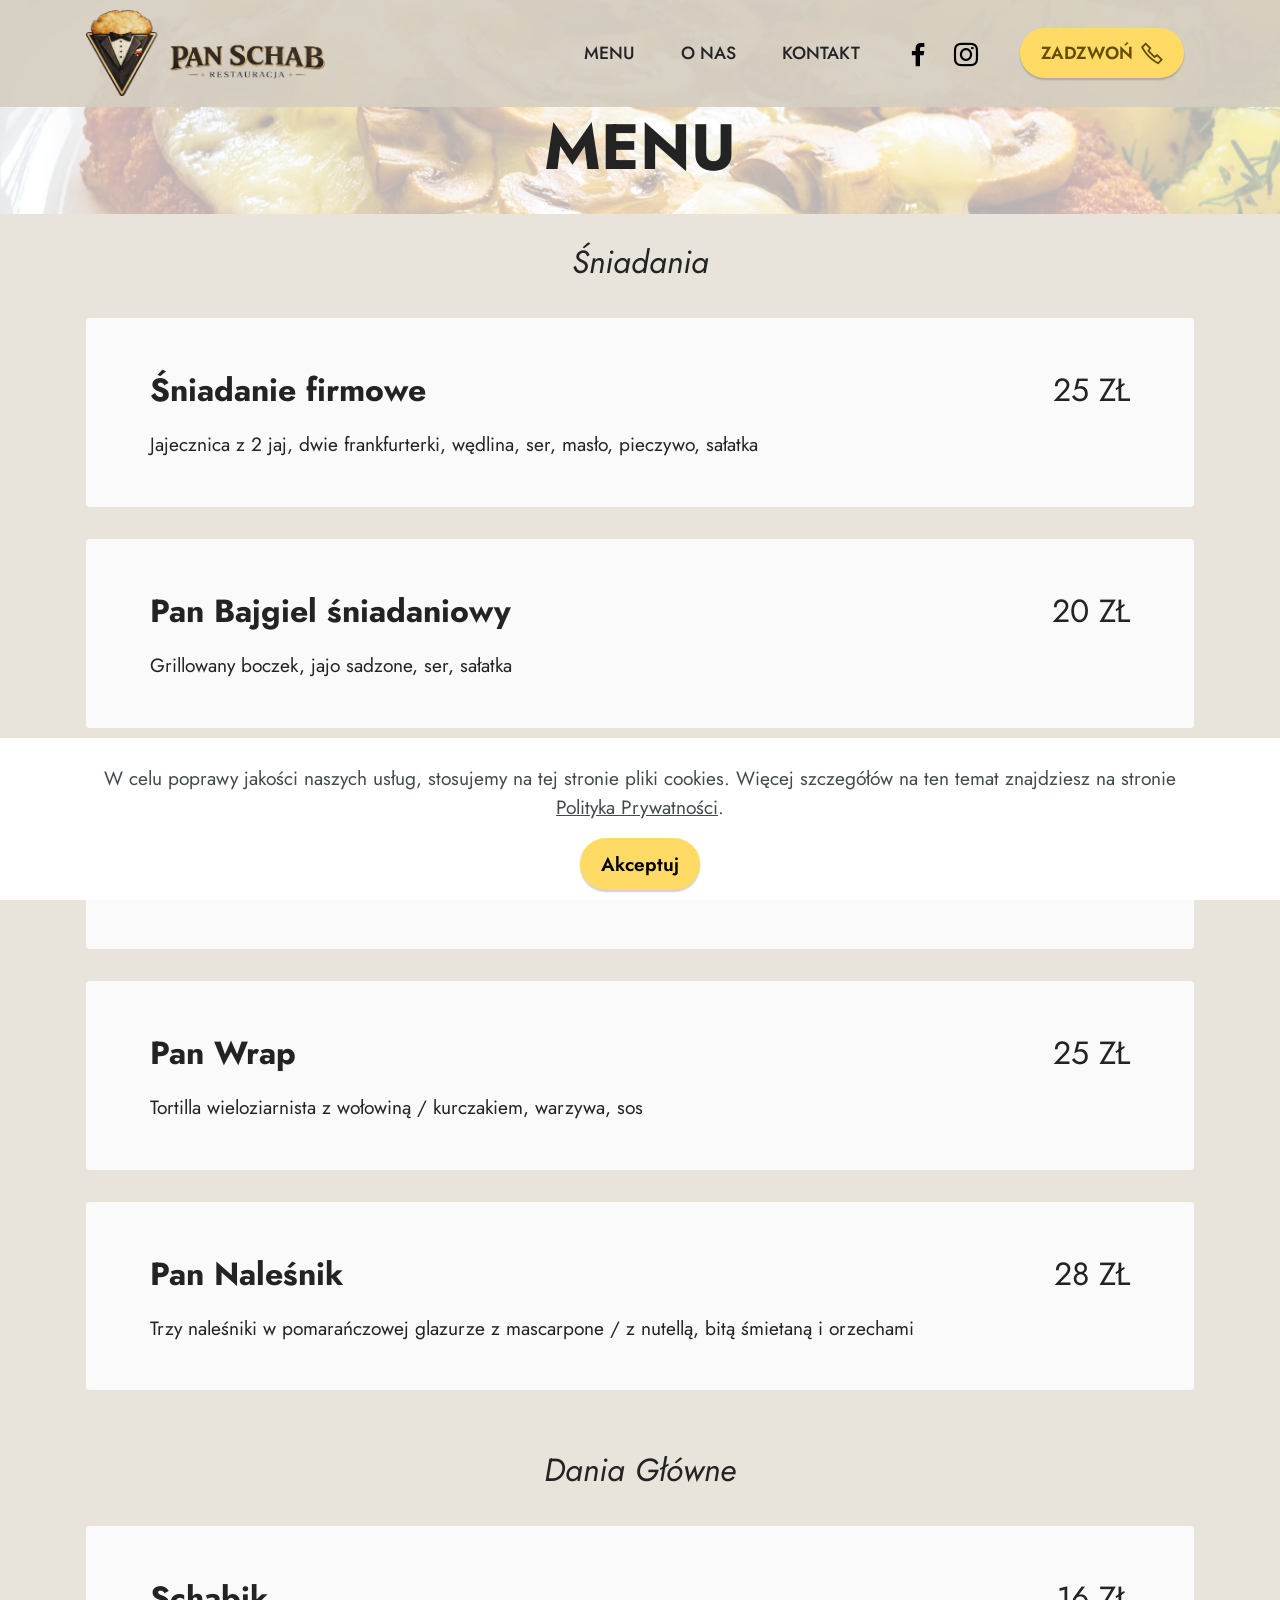
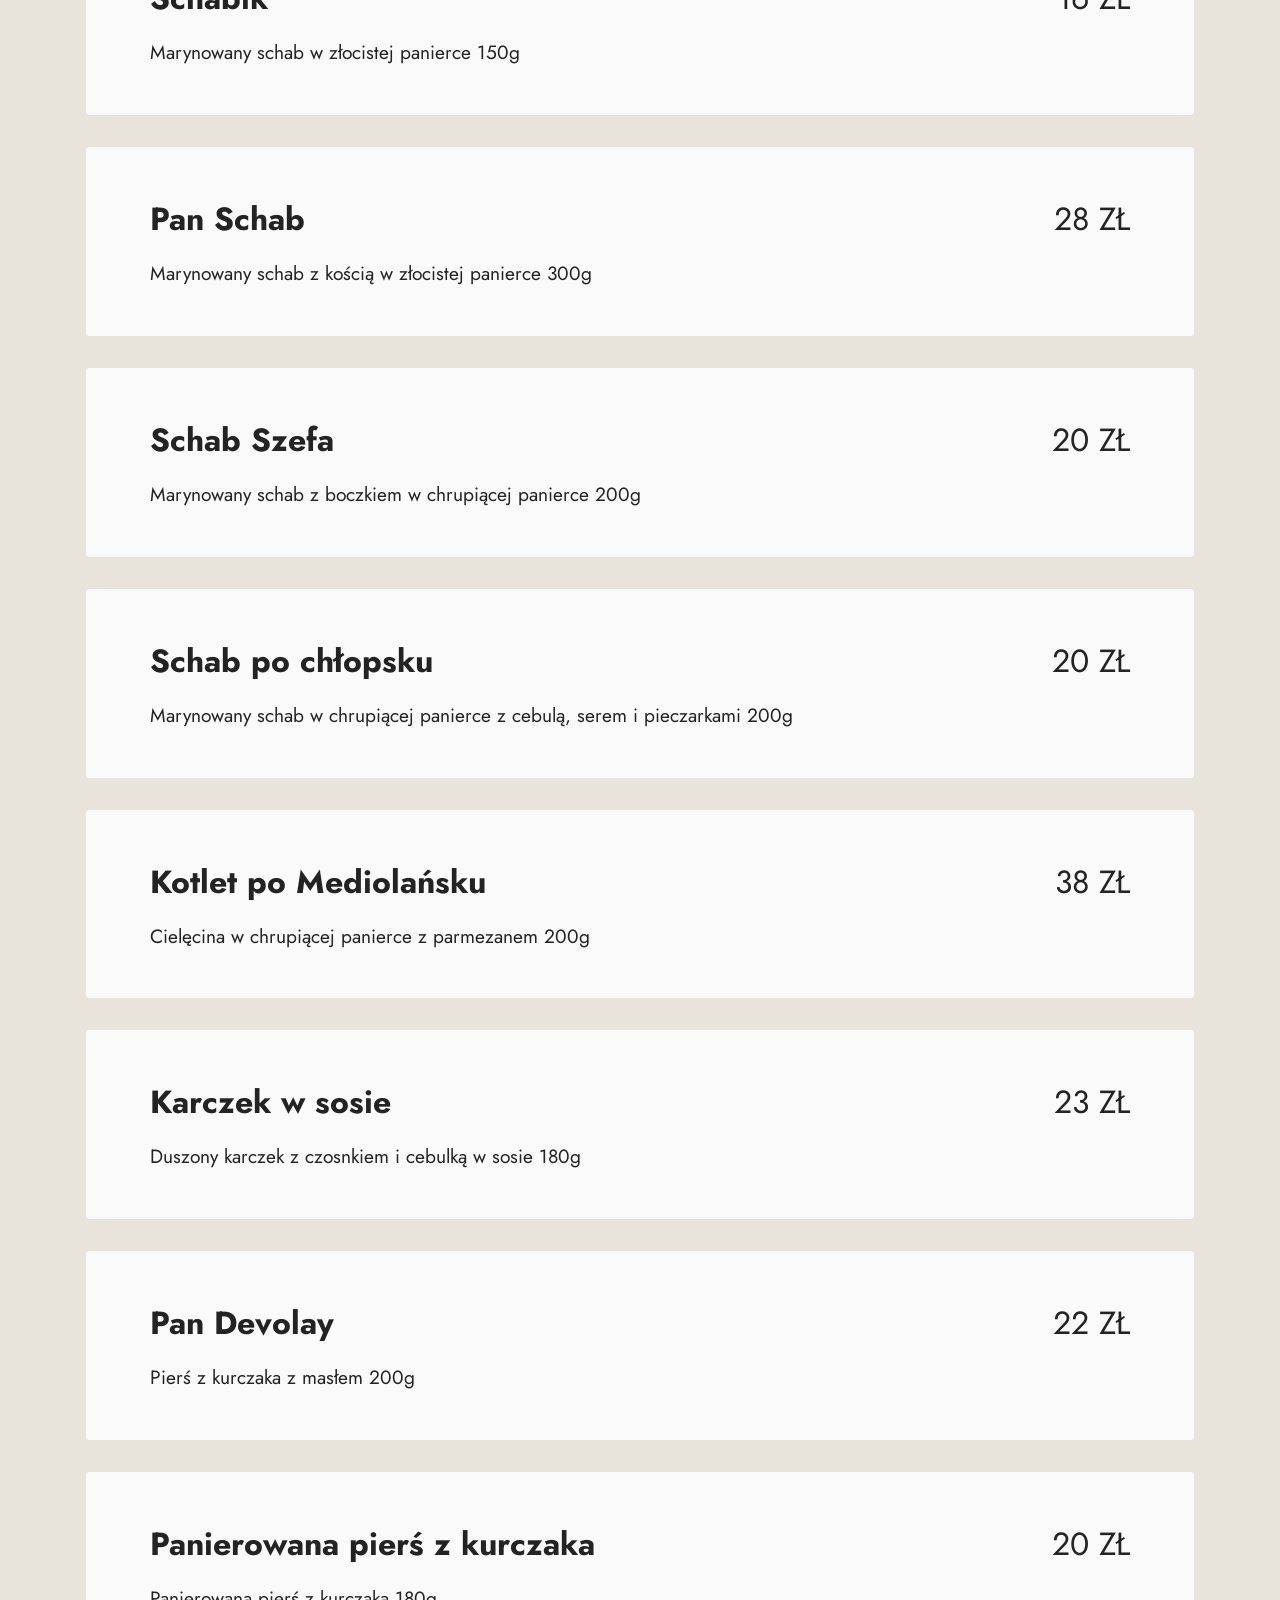
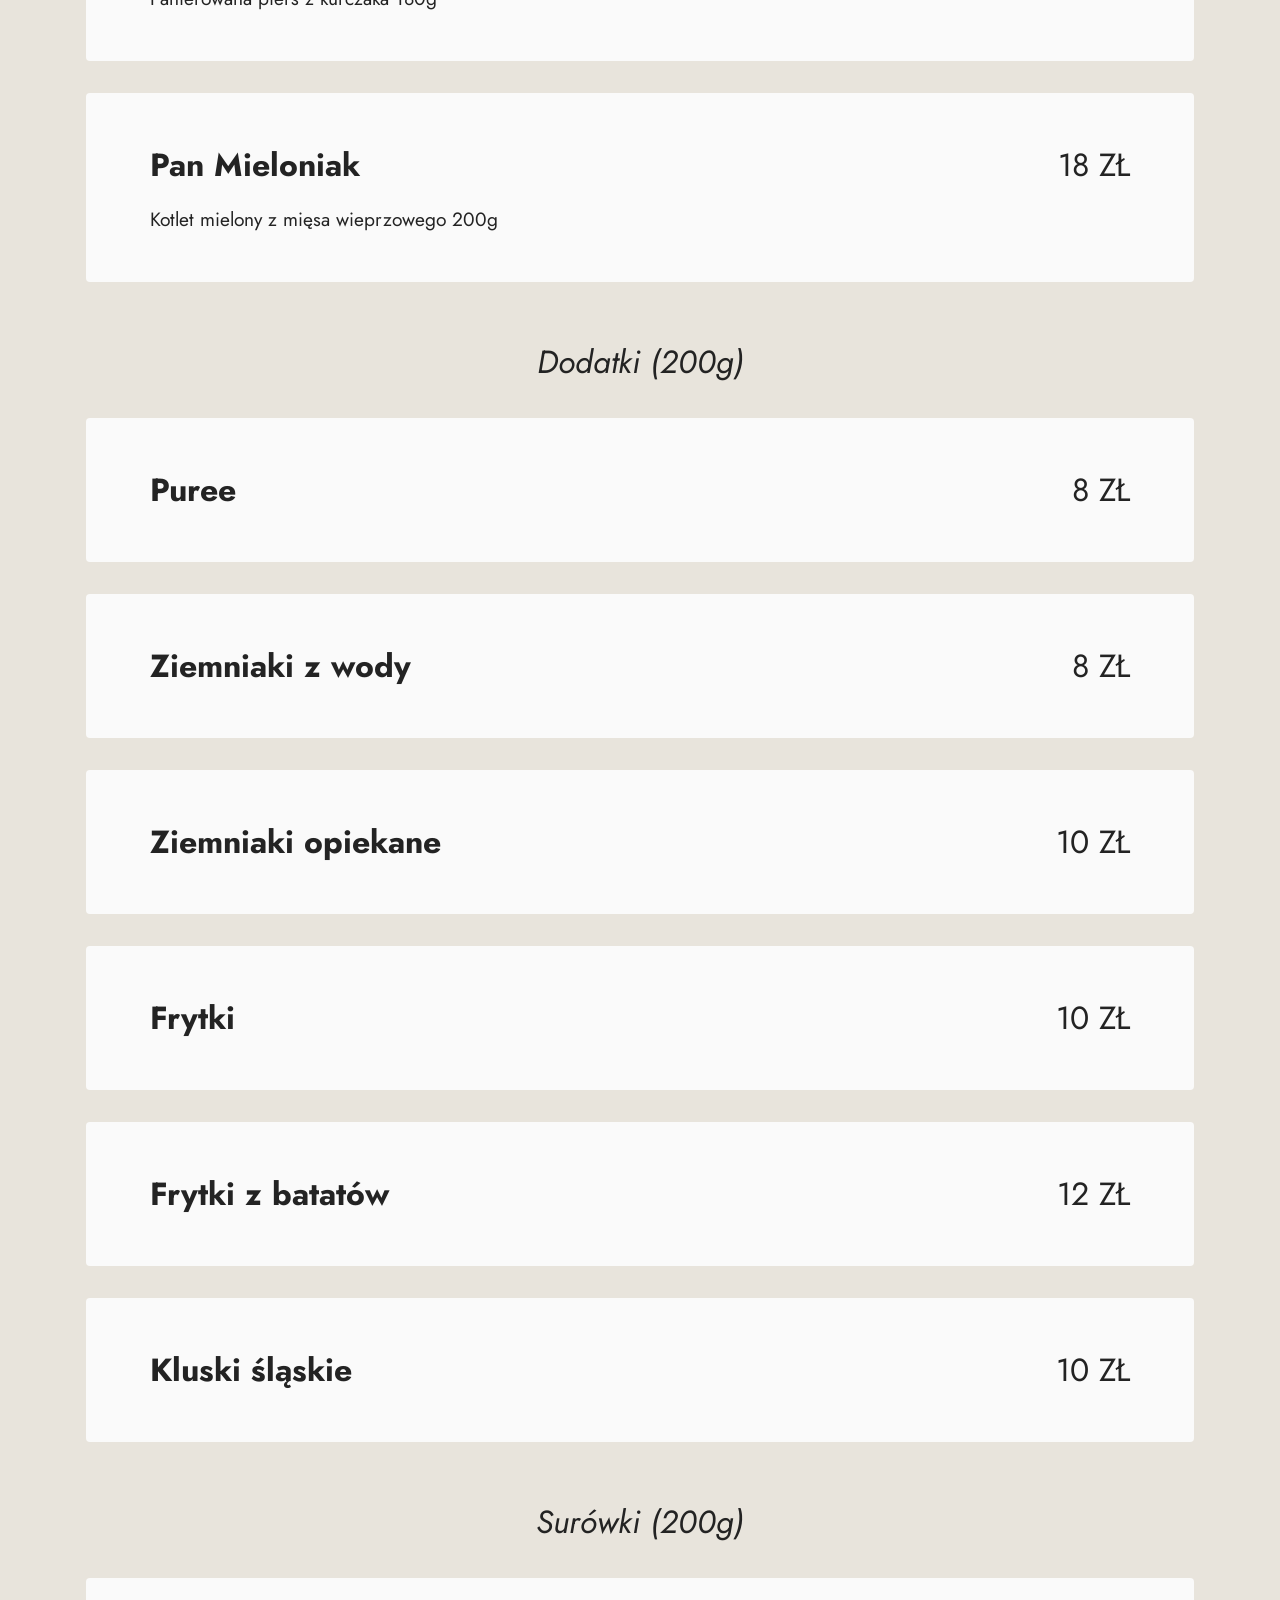
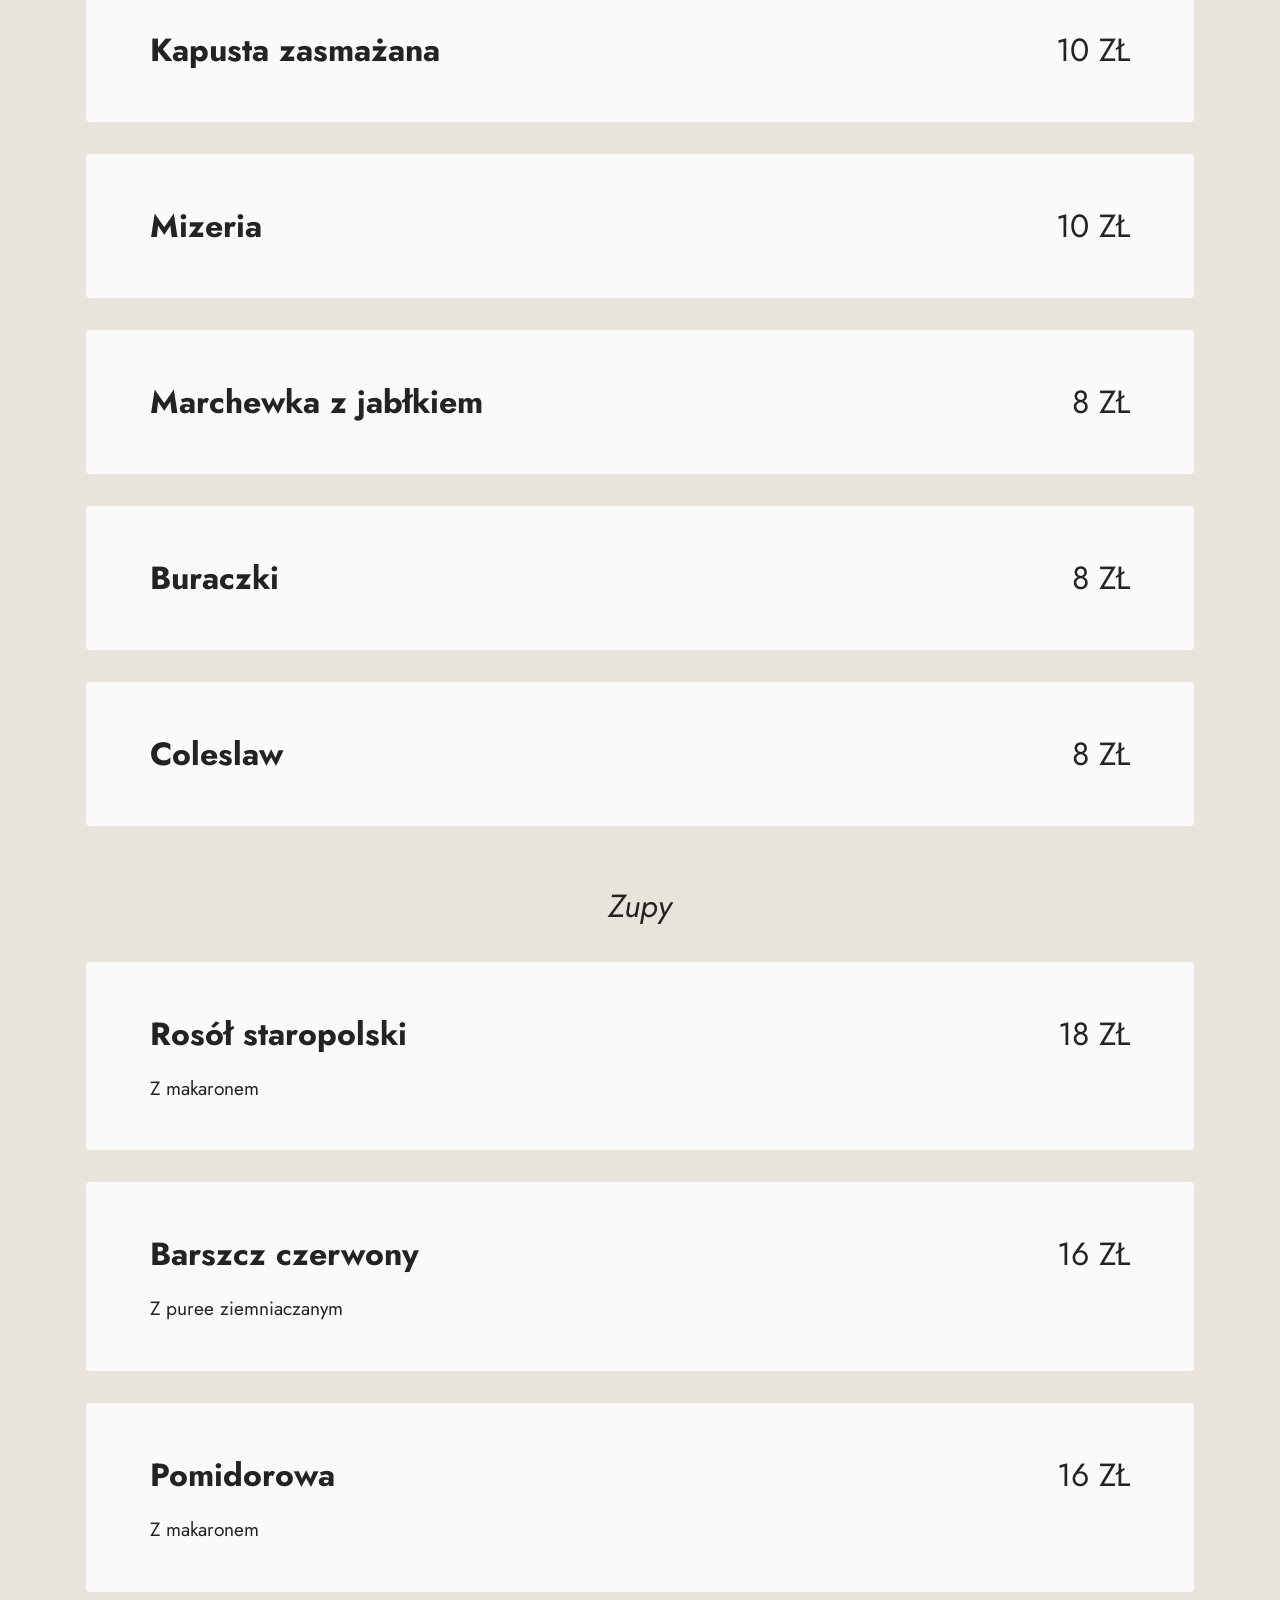
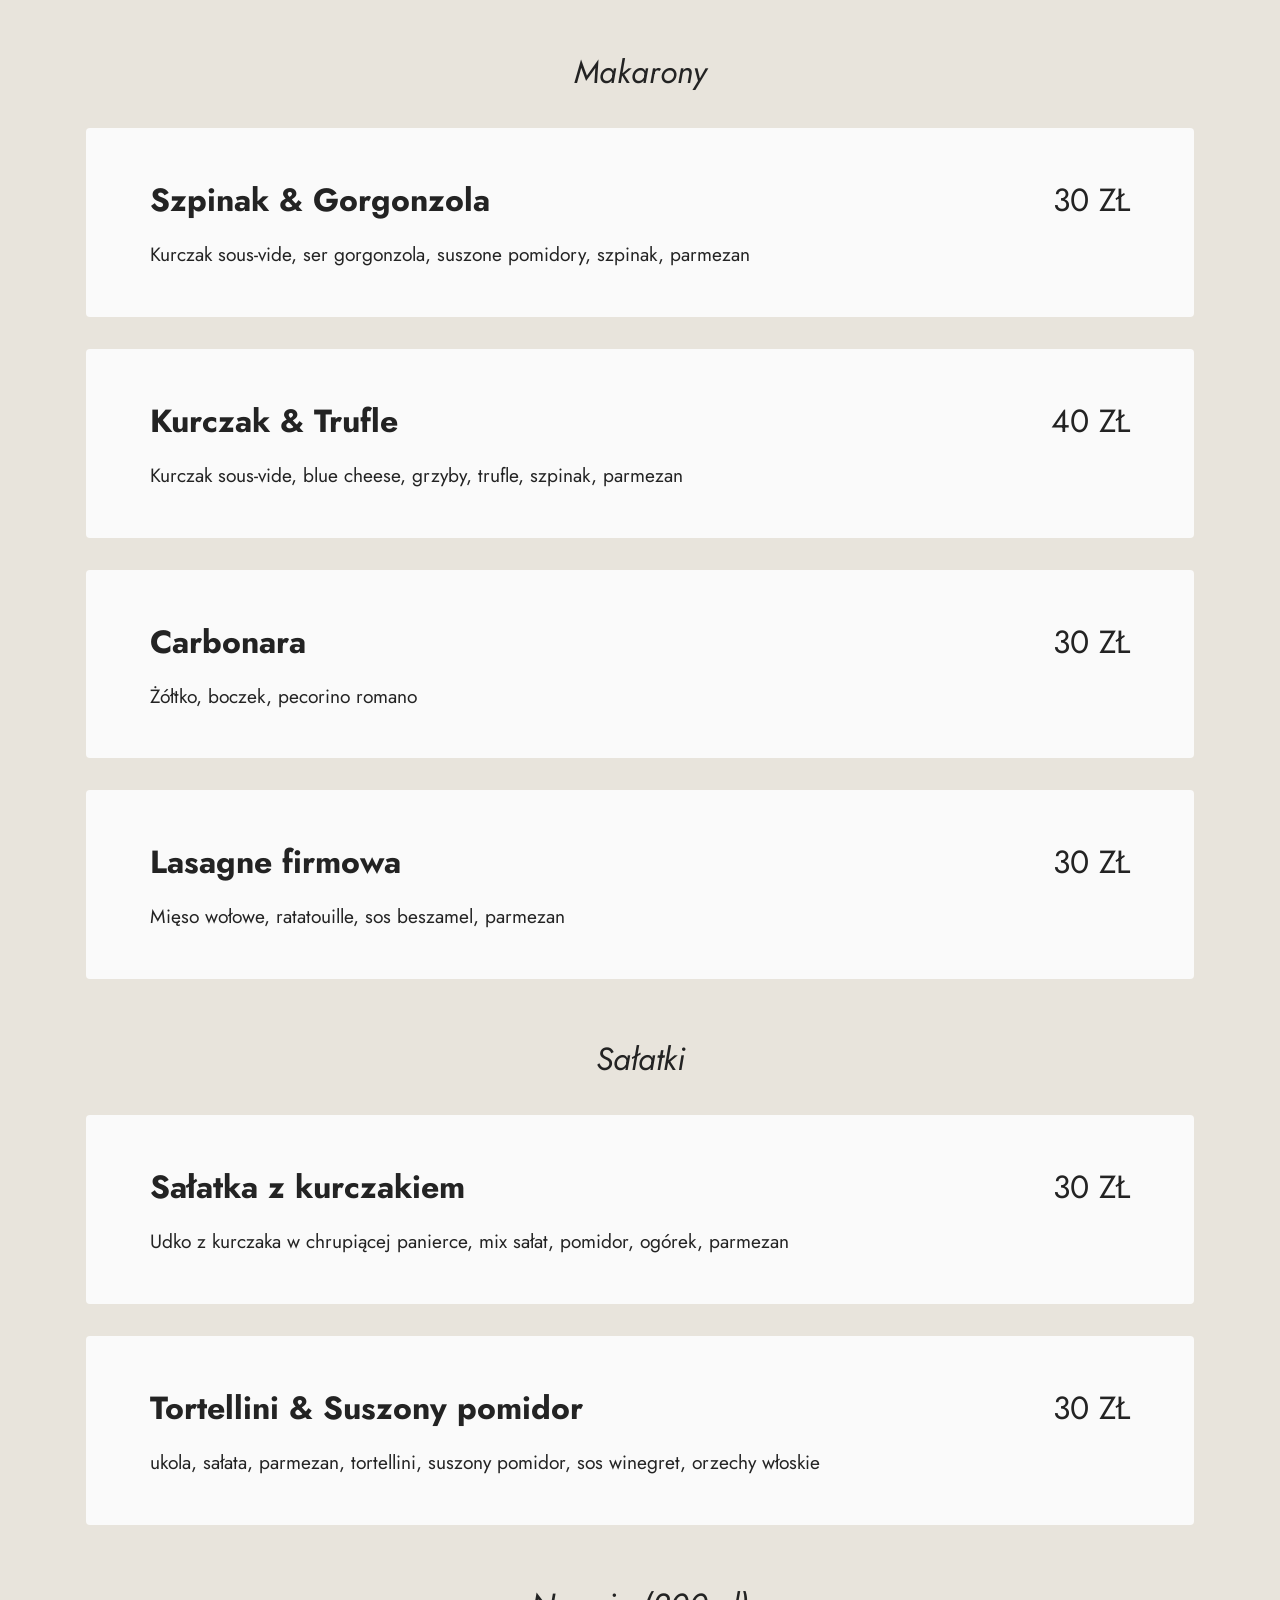
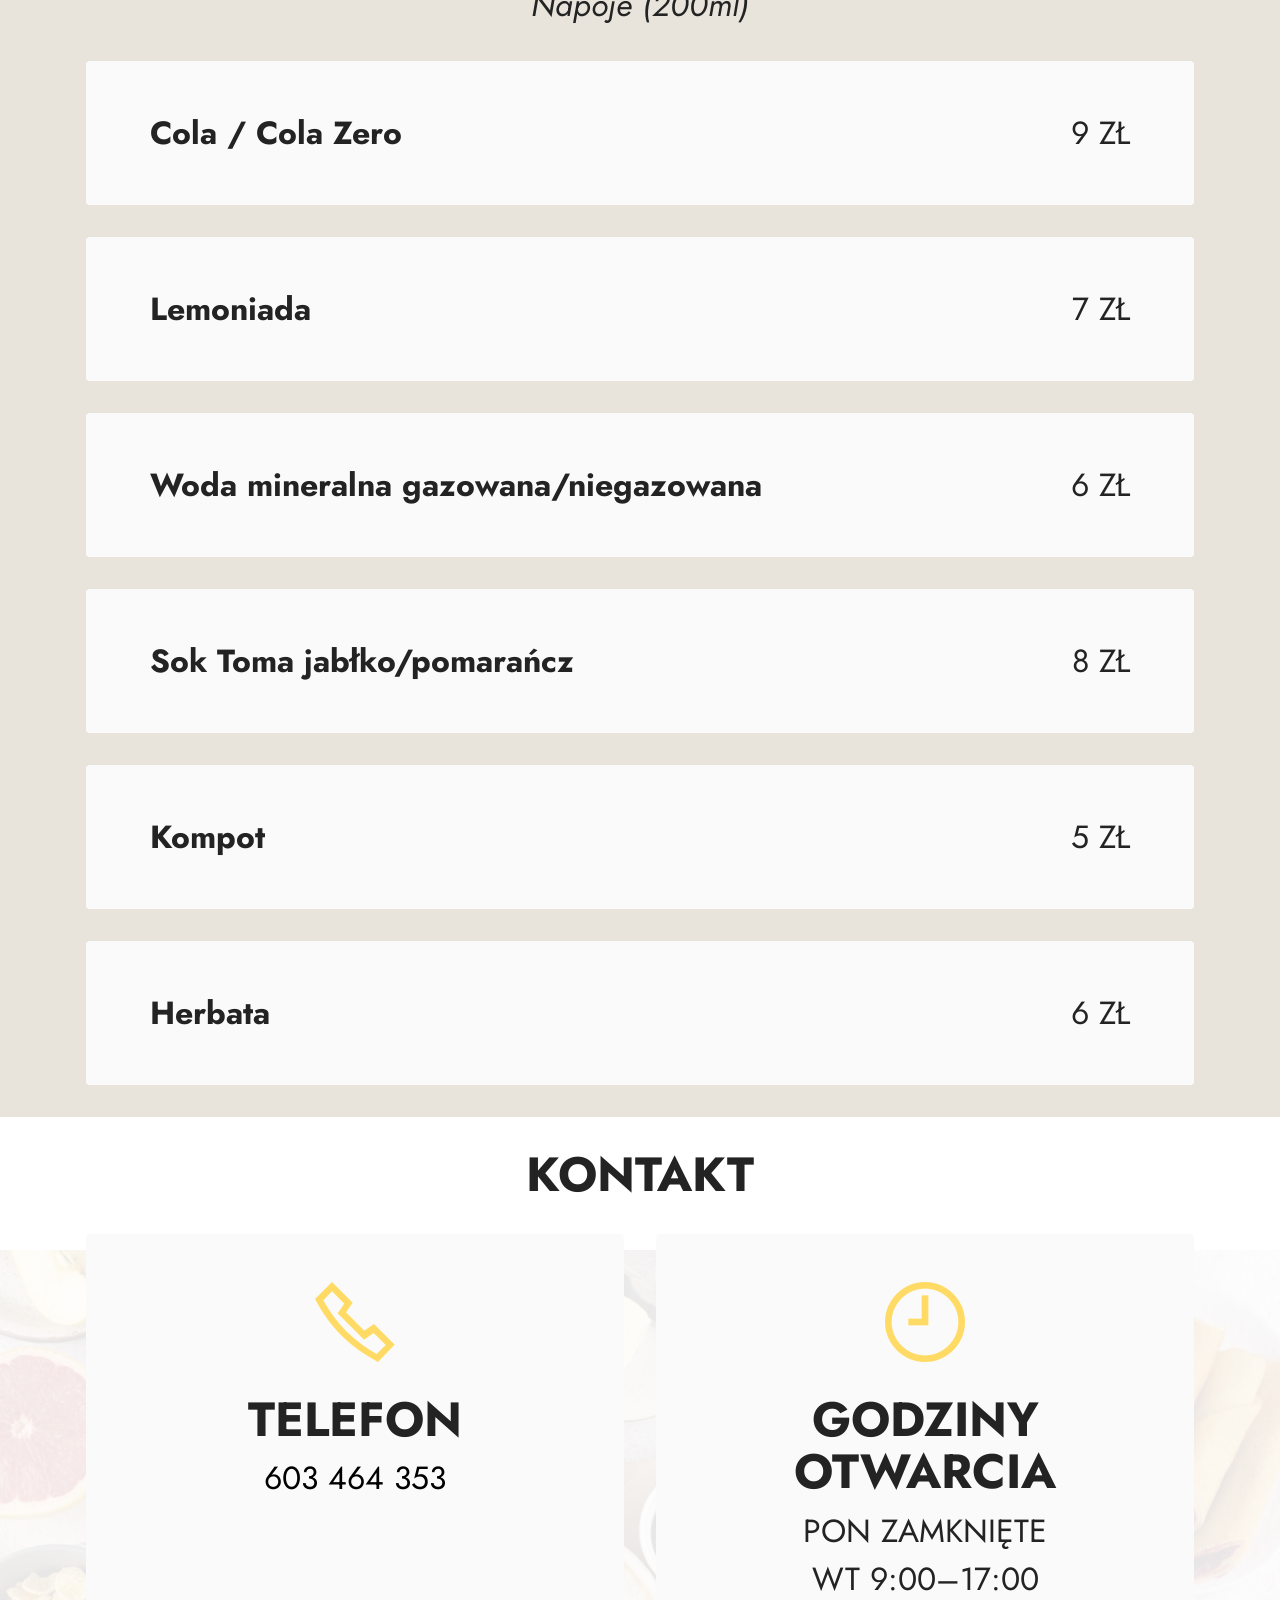
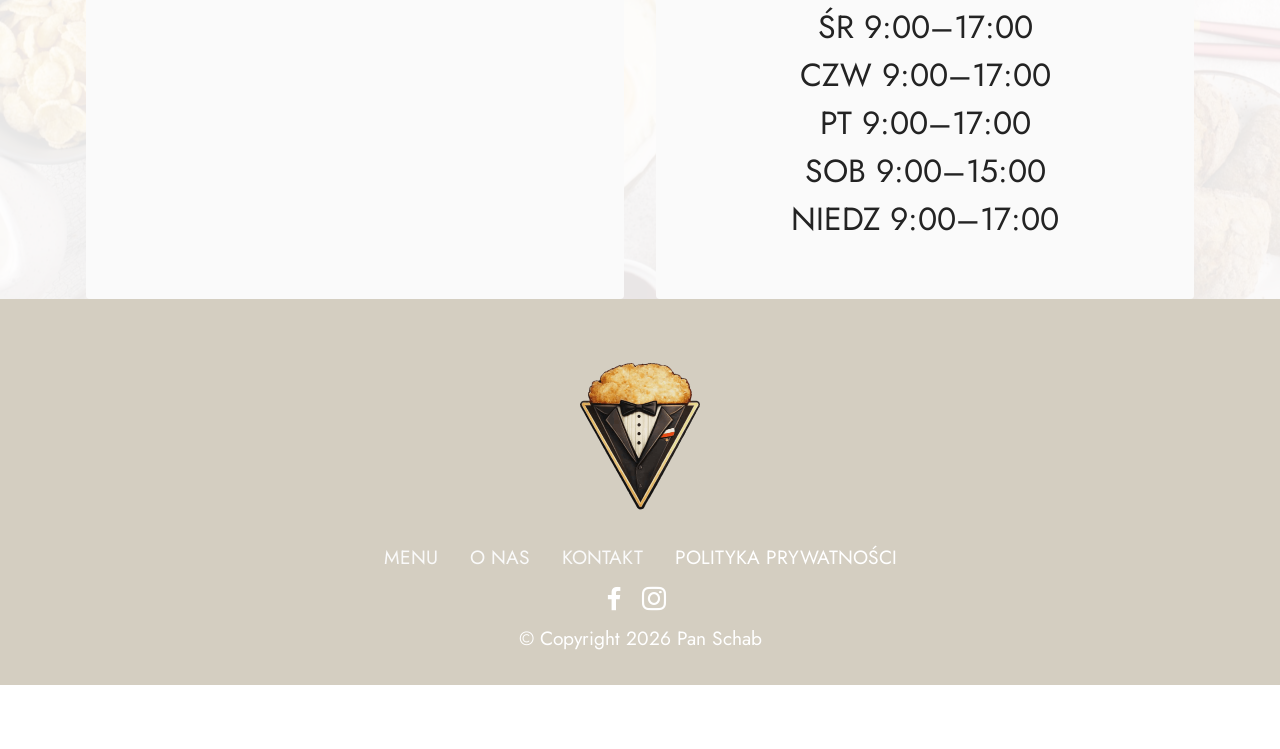
==== commit 88f94b8b: "Add files via upload" ====
--- a/Menu.html
+++ b/Menu.html
@@ -20,7 +20,7 @@
   <link rel="stylesheet" href="assets/theme/css/style.css">
   <link rel="preload" href="https://fonts.googleapis.com/css?family=Jost:100,200,300,400,500,600,700,800,900,100i,200i,300i,400i,500i,600i,700i,800i,900i&display=swap" as="style" onload="this.onload=null;this.rel='stylesheet'">
   <noscript><link rel="stylesheet" href="https://fonts.googleapis.com/css?family=Jost:100,200,300,400,500,600,700,800,900,100i,200i,300i,400i,500i,600i,700i,800i,900i&display=swap"></noscript>
-  <link rel="preload" as="style" href="assets/mobirise/css/mbr-additional.css?v=ABZOBf"><link rel="stylesheet" href="assets/mobirise/css/mbr-additional.css?v=ABZOBf" type="text/css">
+  <link rel="preload" as="style" href="assets/mobirise/css/mbr-additional.css?v=ZwIYbF"><link rel="stylesheet" href="assets/mobirise/css/mbr-additional.css?v=ZwIYbF" type="text/css">
 
   
   
@@ -926,7 +926,7 @@
                     
                     
                     
-                <li class="foot-menu-item mbr-fonts-style display-7"><a href="Menu.html#header3-16" class="text-white text-primary">MENU</a></li><li class="foot-menu-item mbr-fonts-style display-7"><a href="index.html#info4-1c" class="text-white text-primary">O NAS</a></li><li class="foot-menu-item mbr-fonts-style display-7"><a href="index.html#contacts1-12" class="text-white text-primary">KONTAKT</a></li><li class="foot-menu-item mbr-fonts-style display-7">POLITYKA PRYWATNOŚCI</li></ul>
+                <li class="foot-menu-item mbr-fonts-style display-7"><a href="Menu.html#header3-16" class="text-white text-primary">MENU</a></li><li class="foot-menu-item mbr-fonts-style display-7"><a href="index.html#info4-1c" class="text-white text-primary">O NAS</a></li><li class="foot-menu-item mbr-fonts-style display-7"><a href="index.html#contacts1-12" class="text-white text-primary">KONTAKT</a></li><li class="foot-menu-item mbr-fonts-style display-7"><a href="polityka.html#content5-1i" class="text-warning text-primary">POLITYKA PRYWATNOŚCI</a></li></ul>
             </div>
             <div class="row social-row">
                 <div class="social-list align-right pb-2">
@@ -947,14 +947,14 @@
                     </div></div>
             </div>
             <div class="row row-copirayt">
-                <p class="mbr-text mb-0 mbr-fonts-style mbr-white align-center display-7"></p>
-            </div>
-        </div>
-    </div>
-</section><section class="display-7" style="padding: 0;align-items: center;justify-content: center;flex-wrap: wrap;    align-content: center;display: flex;position: relative;height: 4rem;"><a href="https://mobiri.se/4625625" style="flex: 1 1;height: 4rem;position: absolute;width: 100%;z-index: 1;"><img alt="" style="height: 4rem;" src="[data-uri]"></a><p style="margin: 0;text-align: center;" class="display-7">&#8204;</p><a style="z-index:1" href="https://mobirise.com/builder/ai-website-builder.html">Free AI Website Software</a></section><script src="assets/bootstrap/js/bootstrap.bundle.min.js"></script>  <script src="assets/parallax/jarallax.js"></script>  <script src="assets/web/assets/cookies-alert-plugin/cookies-alert-core.js"></script>  <script src="assets/web/assets/cookies-alert-plugin/cookies-alert-script.js"></script>  <script src="assets/smoothscroll/smooth-scroll.js"></script>  <script src="assets/ytplayer/index.js"></script>  <script src="assets/dropdown/js/navbar-dropdown.js"></script>  <script src="assets/theme/js/script.js"></script>  
+                <p class="mbr-text mb-0 mbr-fonts-style mbr-white align-center display-7">© Copyright 2026 Pan Schab</p>
+            </div>
+        </div>
+    </div>
+</section><section class="display-7" style="padding: 0;align-items: center;justify-content: center;flex-wrap: wrap;    align-content: center;display: flex;position: relative;height: 4rem;"><a href="https://mobiri.se/4625625" style="flex: 1 1;height: 4rem;position: absolute;width: 100%;z-index: 1;"><img alt="" style="height: 4rem;" src="[data-uri]"></a><p style="margin: 0;text-align: center;" class="display-7">&#8204;</p><a style="z-index:1" href="https://mobirise.com/drag-drop-website-builder.html">Drag and Drop Website Builder</a></section><script src="assets/bootstrap/js/bootstrap.bundle.min.js"></script>  <script src="assets/parallax/jarallax.js"></script>  <script src="assets/web/assets/cookies-alert-plugin/cookies-alert-core.js"></script>  <script src="assets/web/assets/cookies-alert-plugin/cookies-alert-script.js"></script>  <script src="assets/smoothscroll/smooth-scroll.js"></script>  <script src="assets/ytplayer/index.js"></script>  <script src="assets/dropdown/js/navbar-dropdown.js"></script>  <script src="assets/theme/js/script.js"></script>  
   
   
-<input name="cookieData" type="hidden" data-cookie-cookiesAlertType='false' data-cookie-customDialogSelector='null' data-cookie-colorText='#424a4d' data-cookie-colorBg='rgb(255, 255, 255)' data-cookie-opacityOverlay='0' data-cookie-bgOpacity='100' data-cookie-textButton='Akceptuj' data-cookie-rejectText='REJECT' data-cookie-colorButton='#ffdb65' data-cookie-rejectColor='#ffffff' data-cookie-colorLink='#424a4d' data-cookie-underlineLink='true' data-cookie-text="W celu poprawy jakości naszych usług, stosujemy na tej stronie pliki cookies. Więcej szczegółów na ten temat znajdziesz na stronie <a href=’polityka.html’>Polityka Prywatności</a>.">
+<input name="cookieData" type="hidden" data-cookie-cookiesAlertType='false' data-cookie-customDialogSelector='null' data-cookie-colorText='#424a4d' data-cookie-colorBg='rgb(255, 255, 255)' data-cookie-opacityOverlay='0' data-cookie-bgOpacity='100' data-cookie-textButton='Akceptuj' data-cookie-rejectText='REJECT' data-cookie-colorButton='#ffdb65' data-cookie-rejectColor='#ffffff' data-cookie-colorLink='#424a4d' data-cookie-underlineLink='true' data-cookie-text="W celu poprawy jakości naszych usług, stosujemy na tej stronie pliki cookies. Więcej szczegółów na ten temat znajdziesz na stronie <a href=polityka.html>Polityka Prywatności</a>.">
     <input name="animation" type="hidden">
   </body>
 </html>
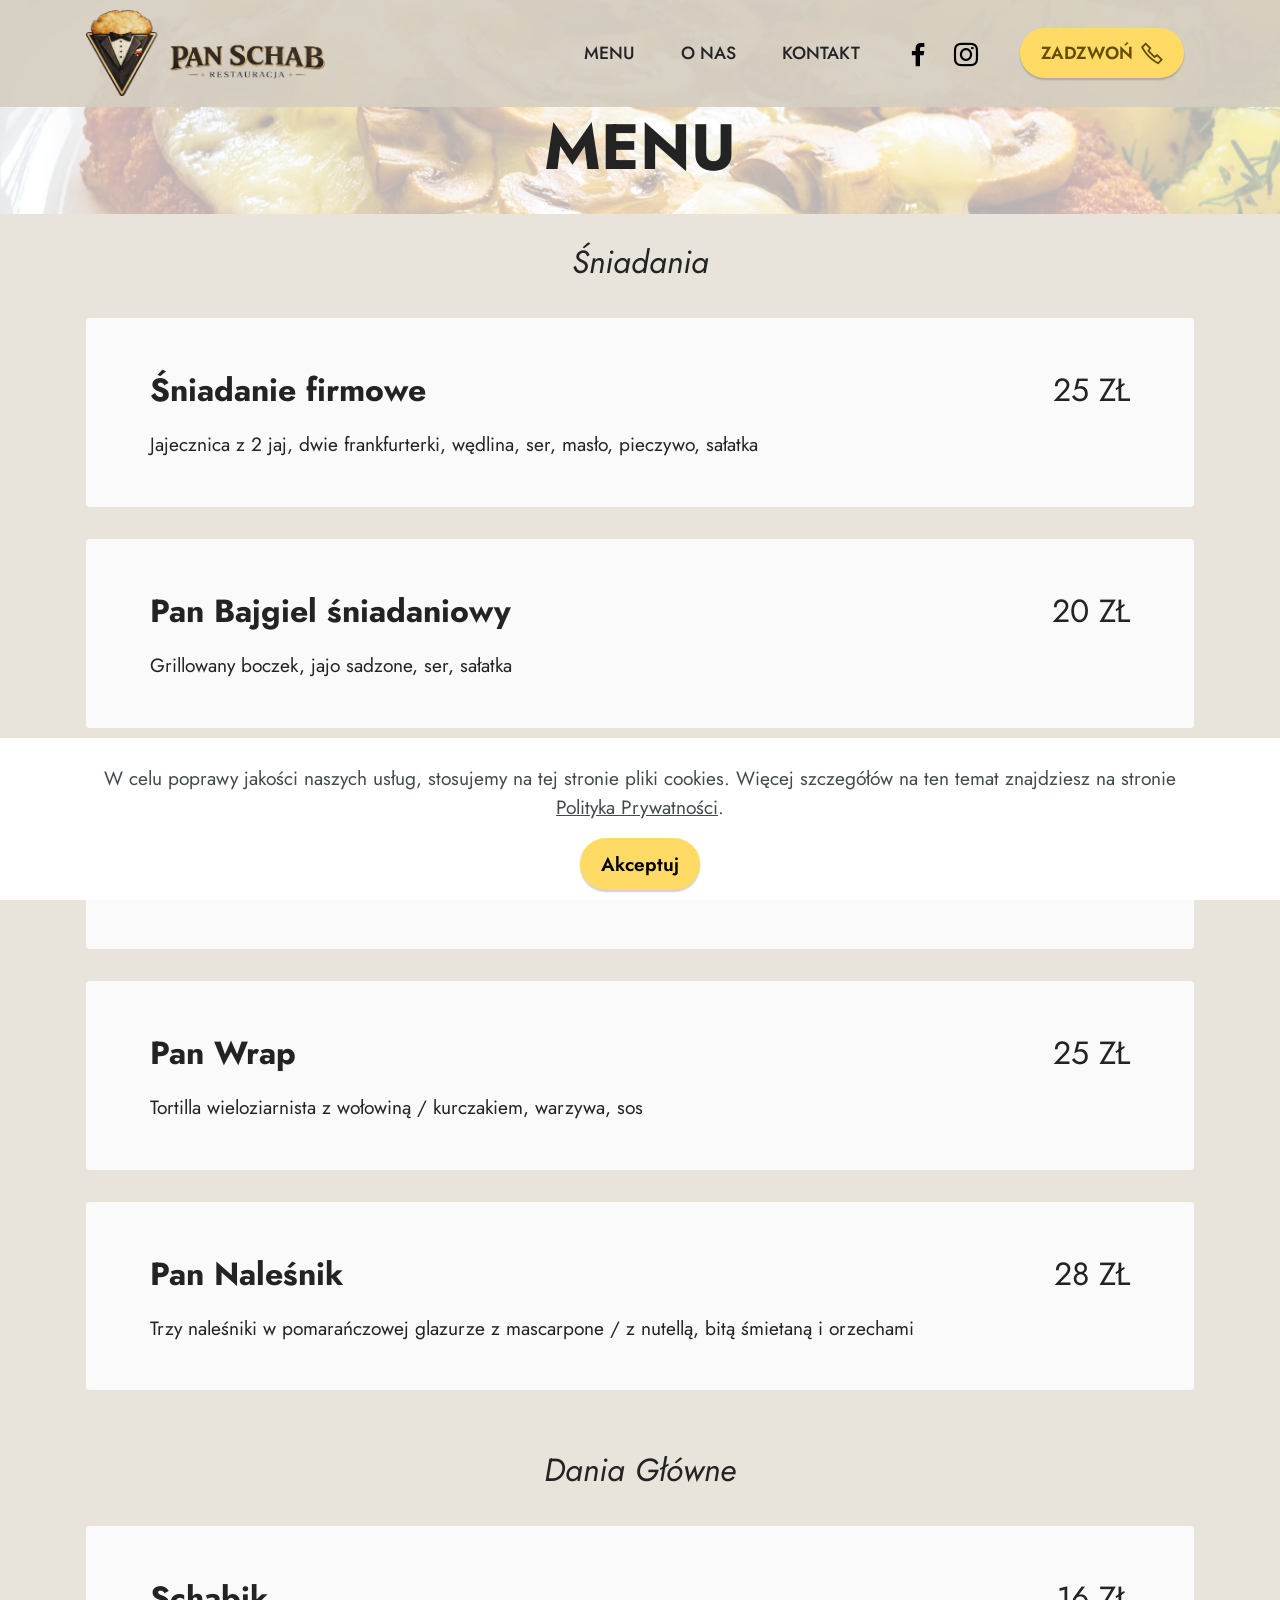
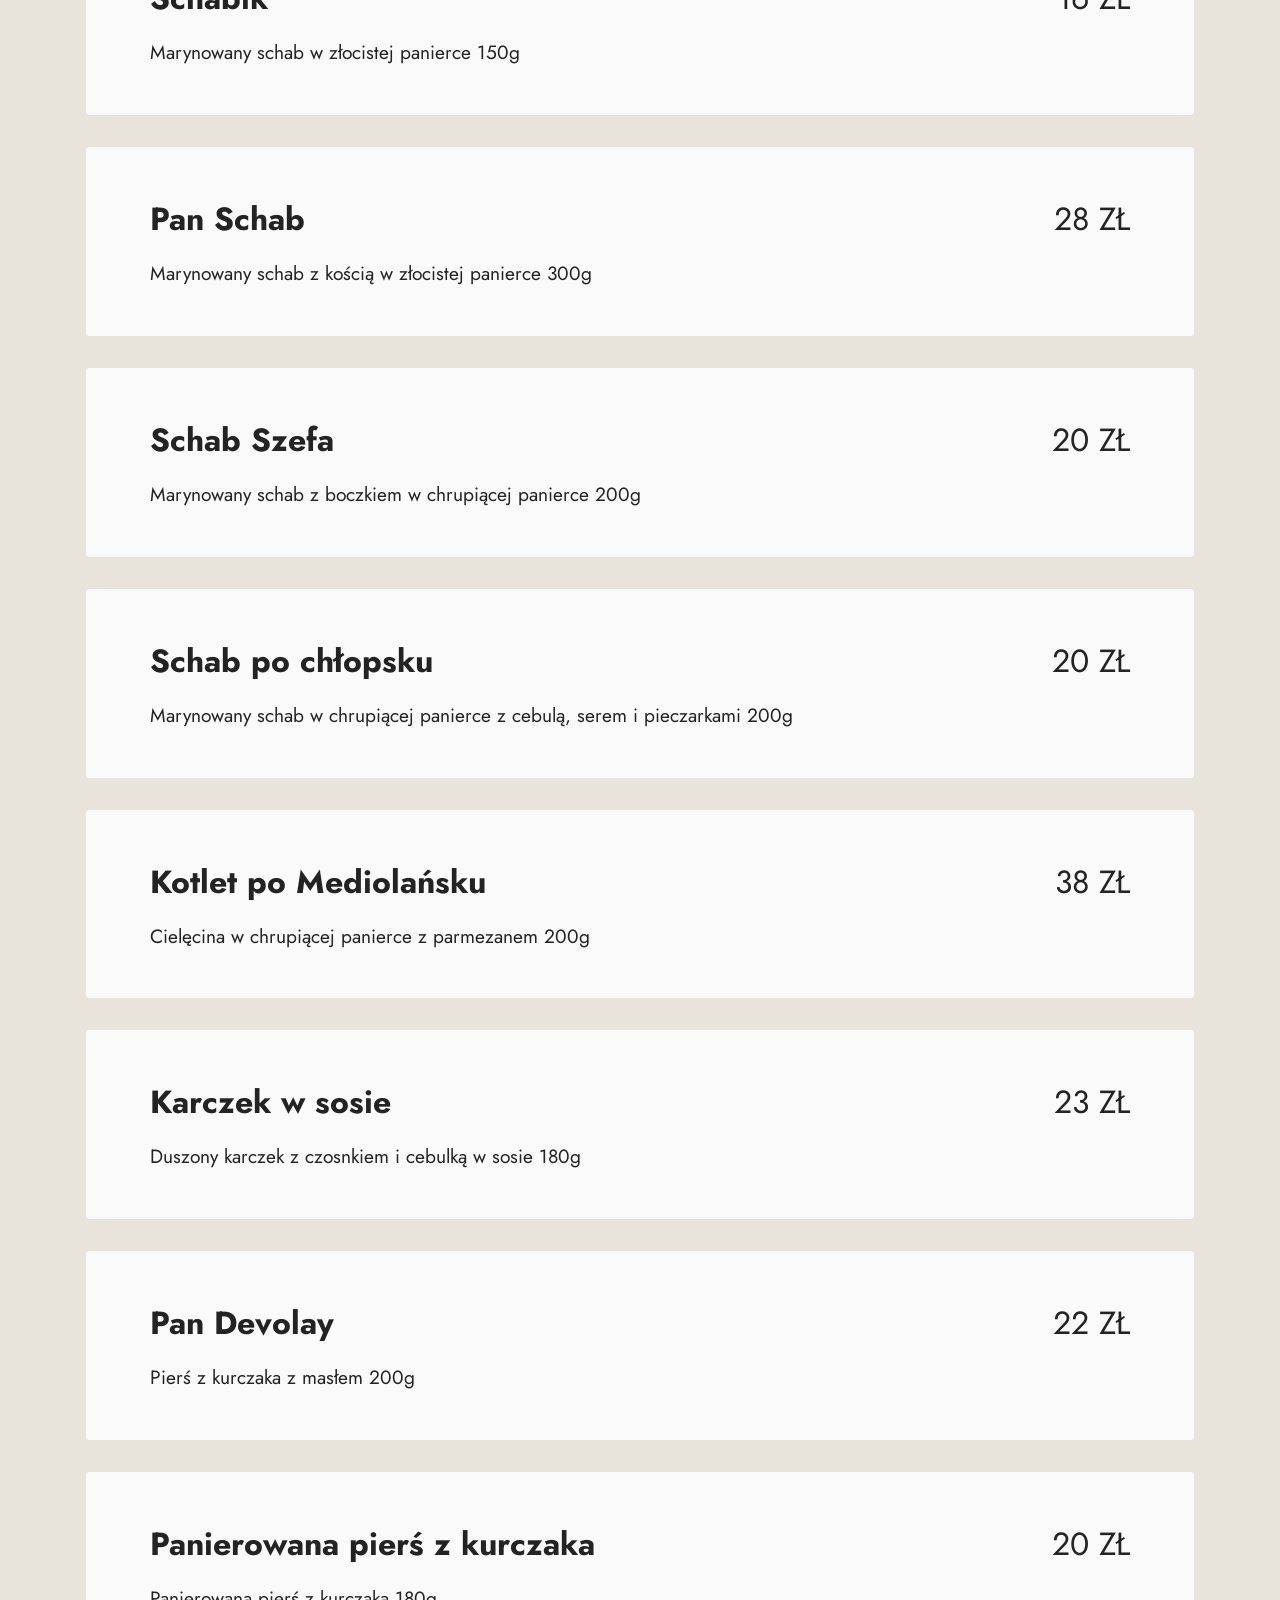
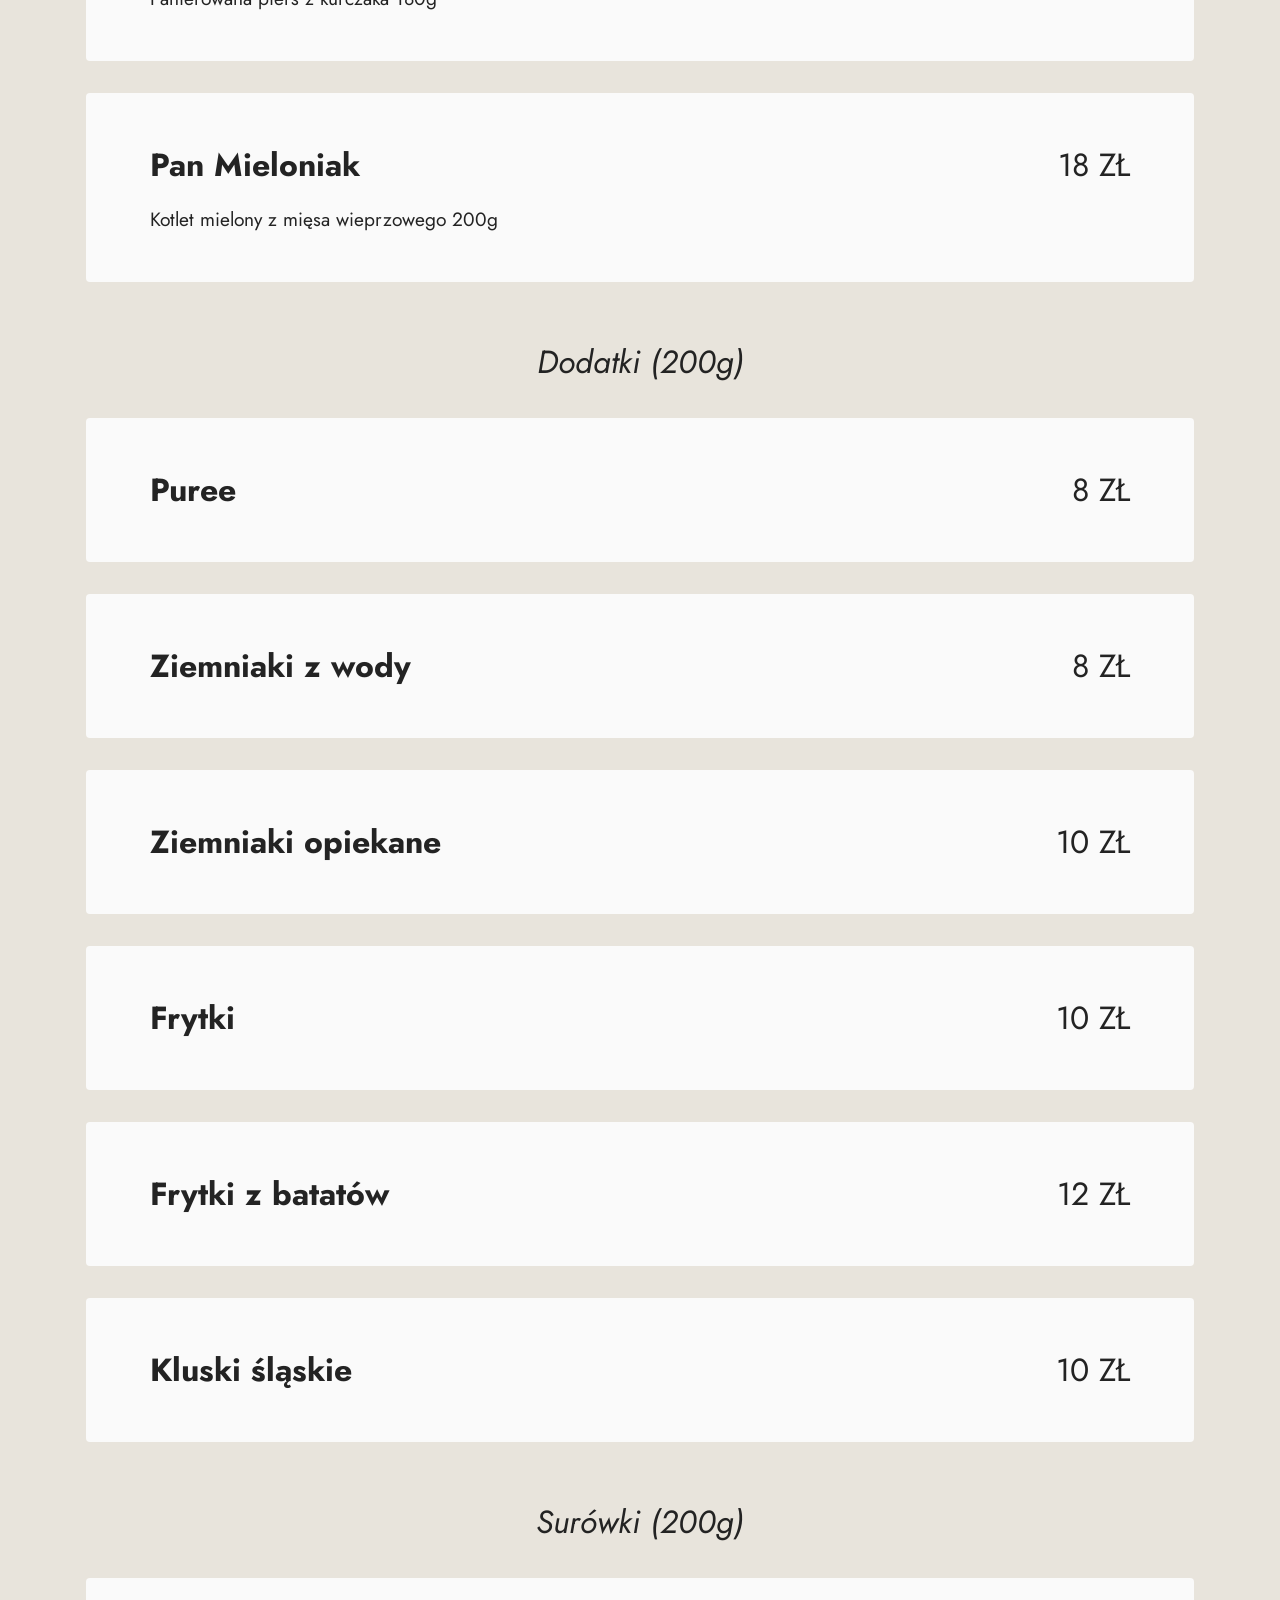
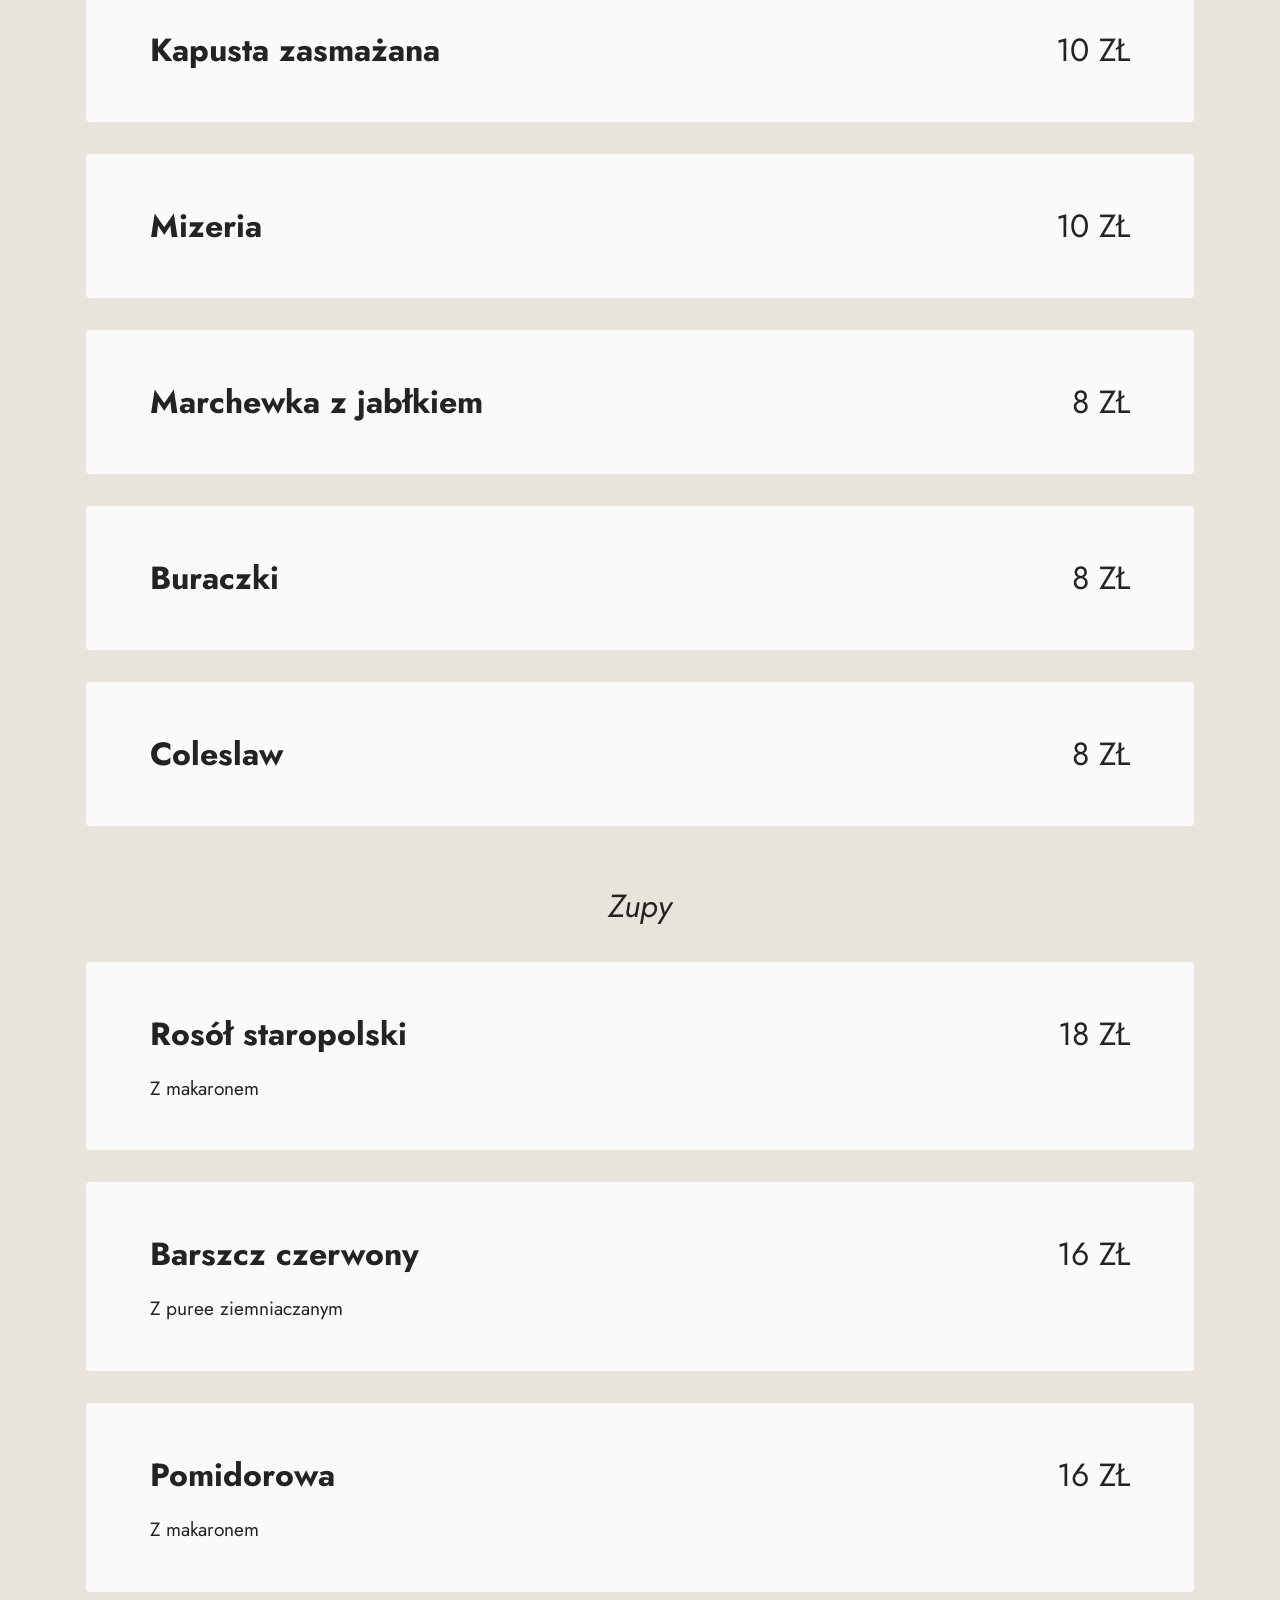
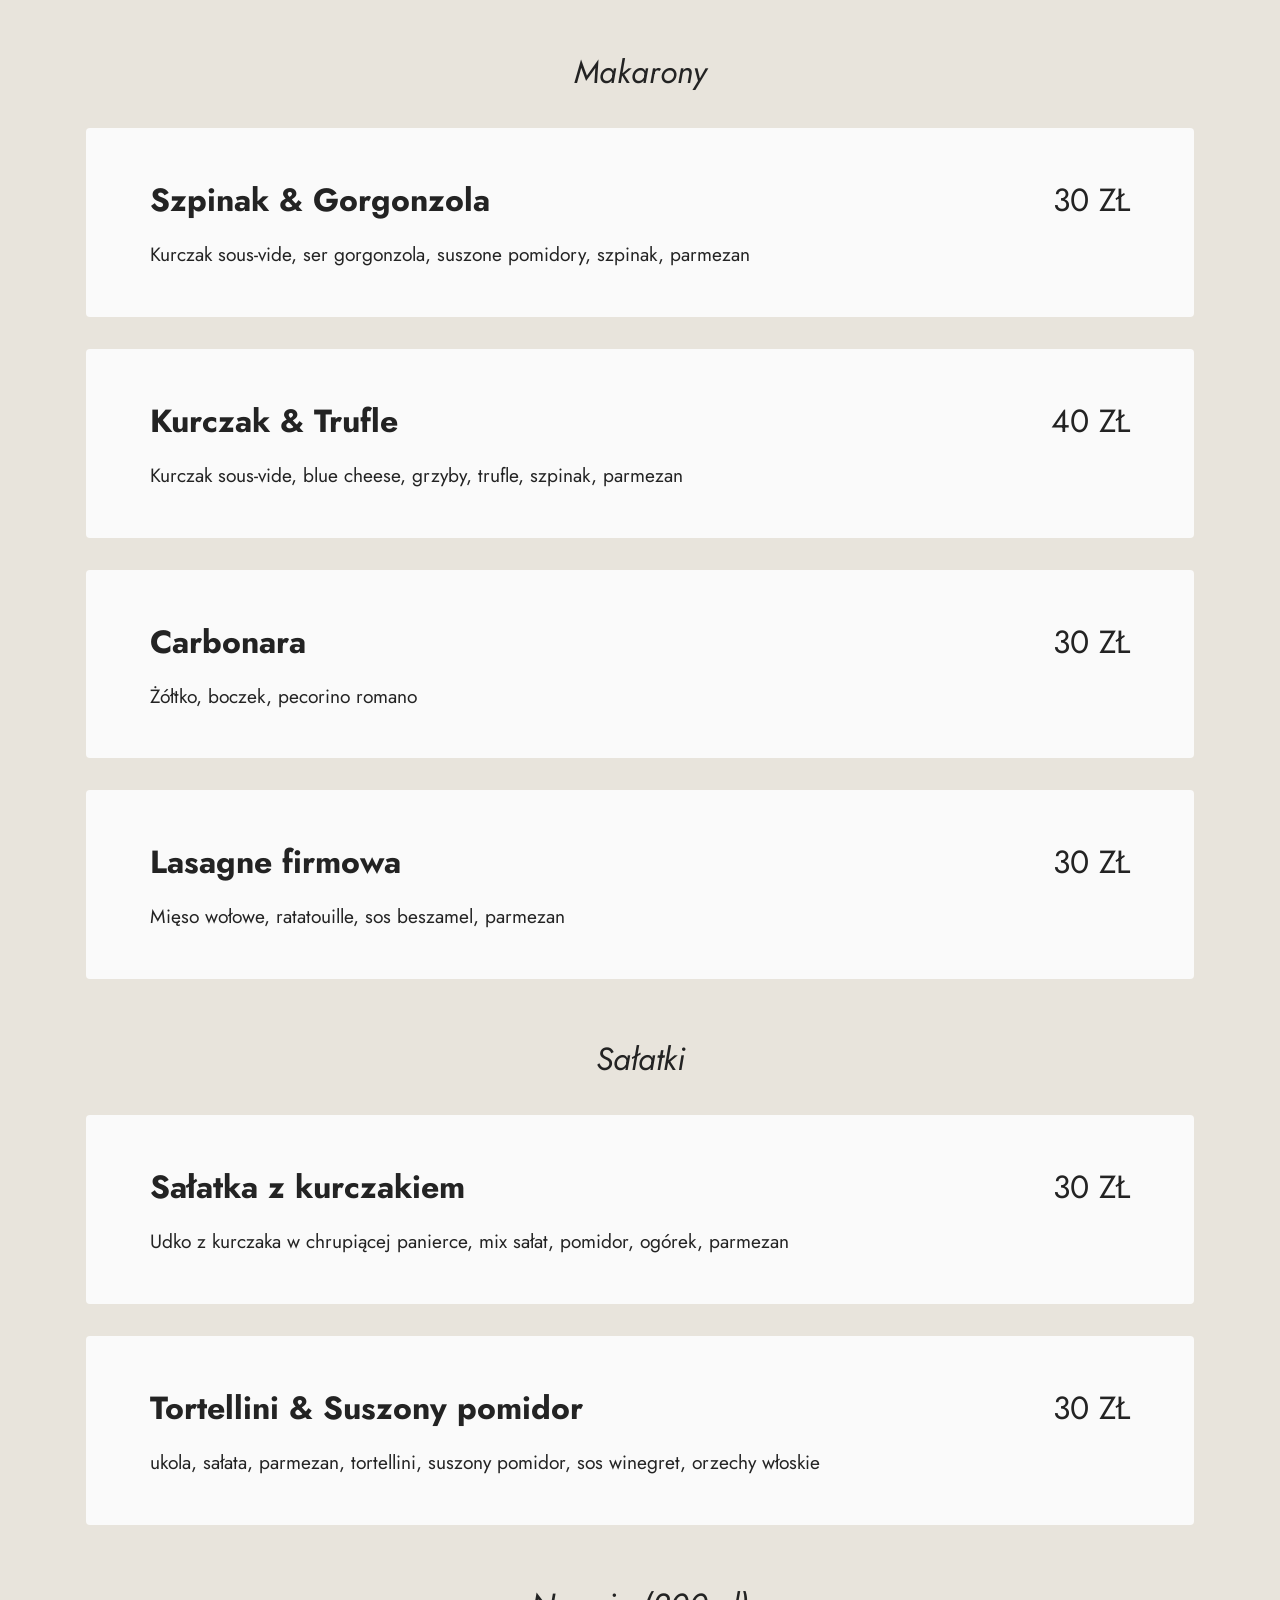
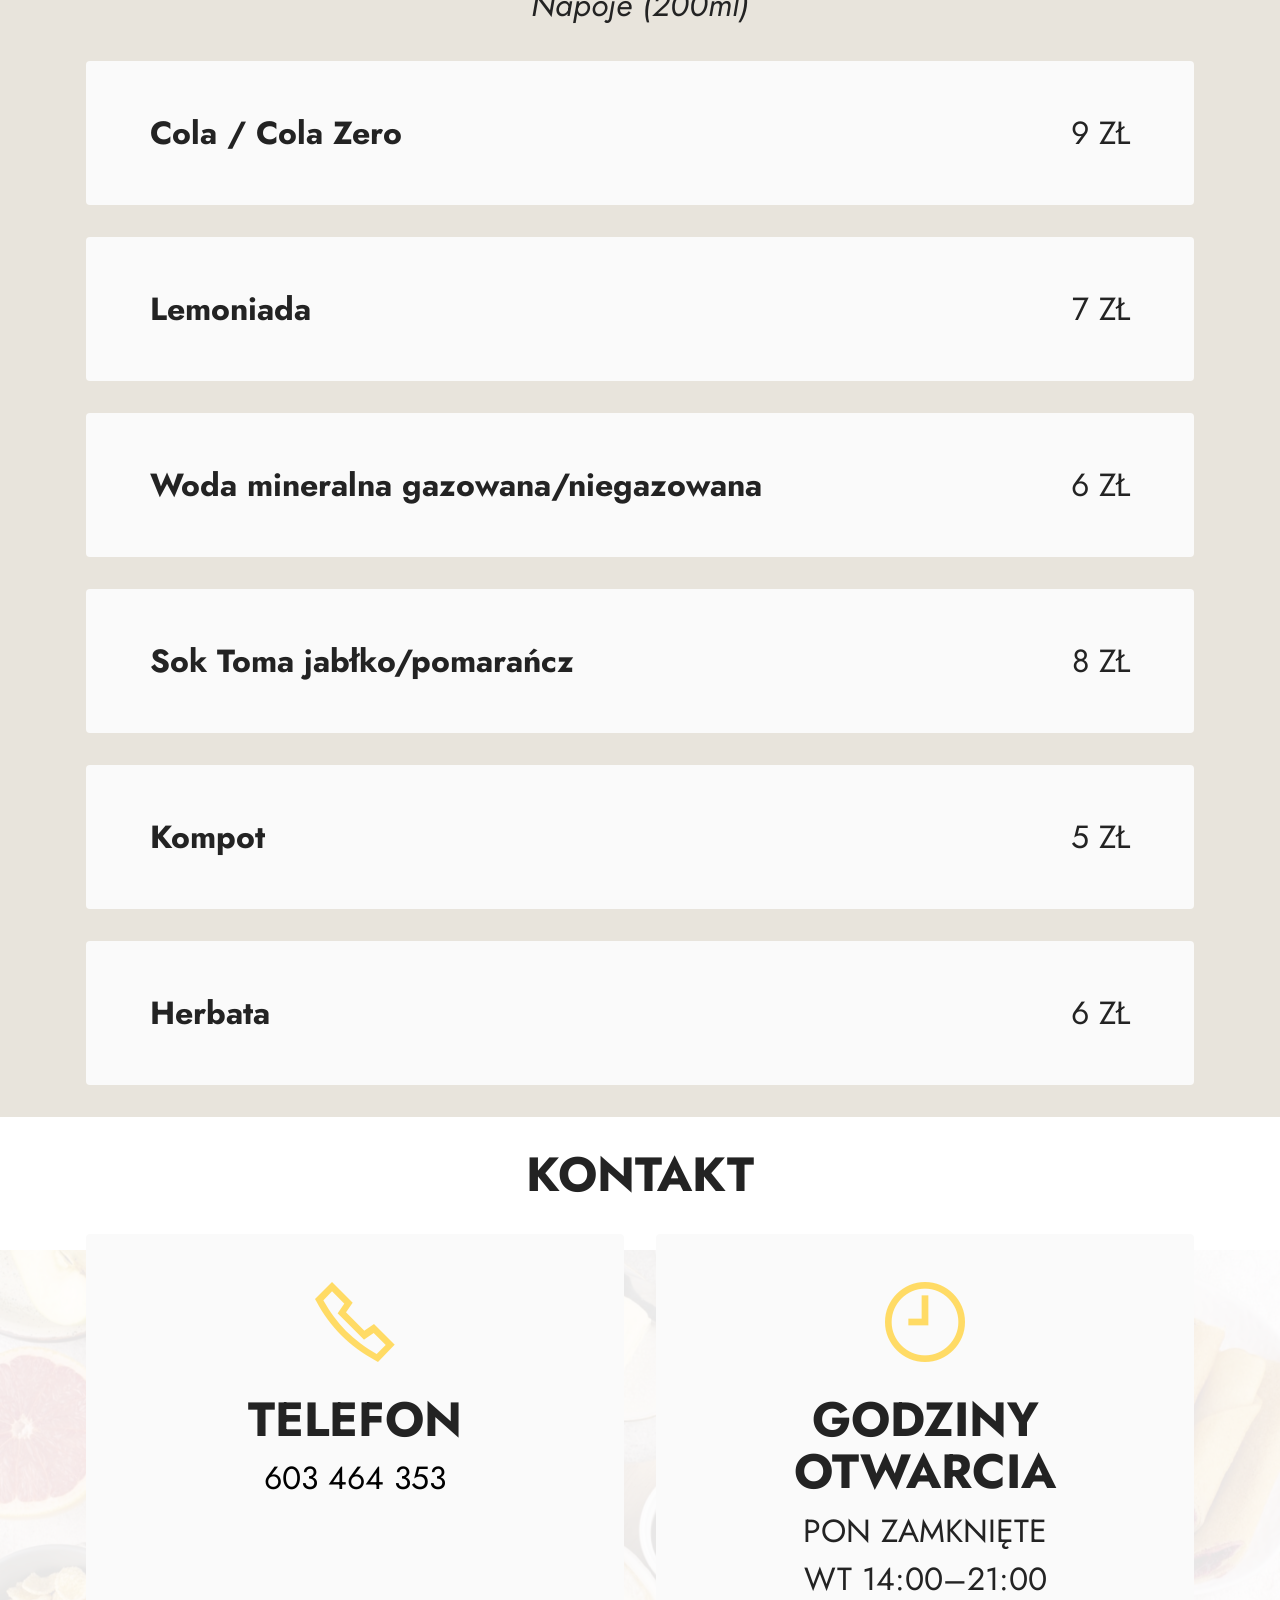
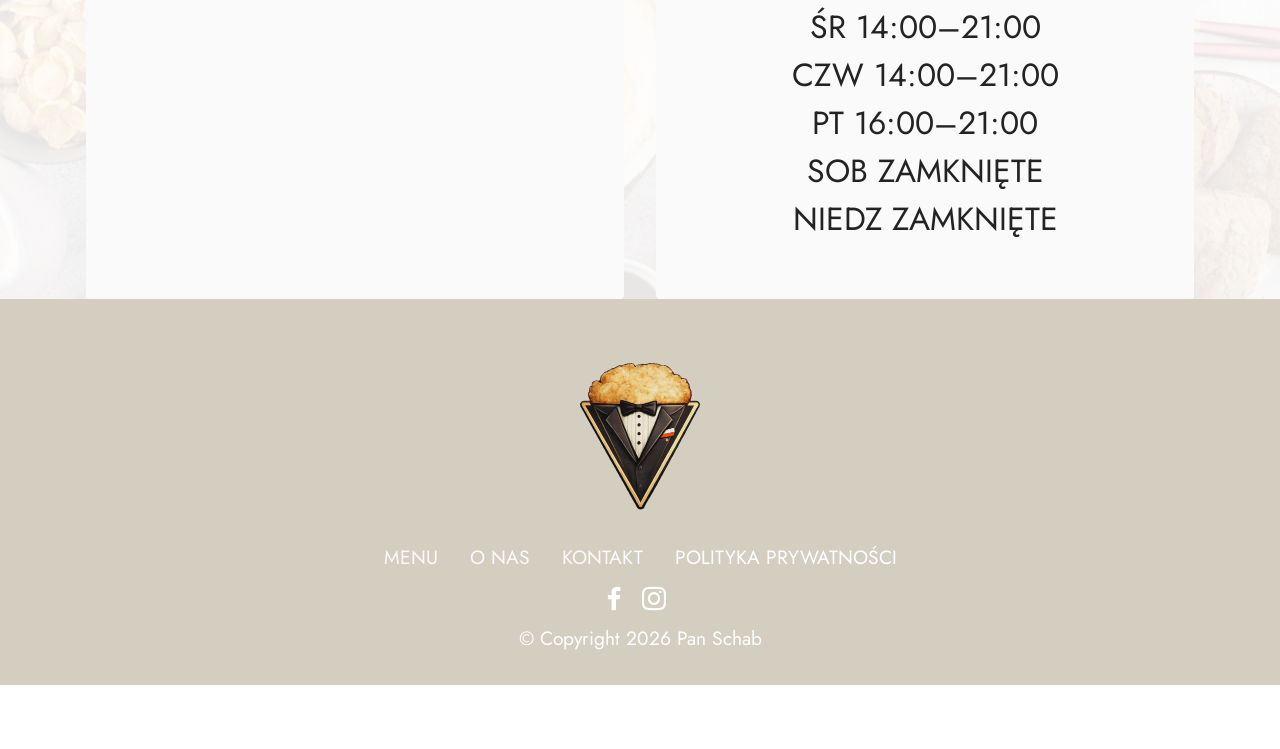
==== commit ca66a96c: "Add files via upload" ====
--- a/Menu.html
+++ b/Menu.html
@@ -20,7 +20,7 @@
   <link rel="stylesheet" href="assets/theme/css/style.css">
   <link rel="preload" href="https://fonts.googleapis.com/css?family=Jost:100,200,300,400,500,600,700,800,900,100i,200i,300i,400i,500i,600i,700i,800i,900i&display=swap" as="style" onload="this.onload=null;this.rel='stylesheet'">
   <noscript><link rel="stylesheet" href="https://fonts.googleapis.com/css?family=Jost:100,200,300,400,500,600,700,800,900,100i,200i,300i,400i,500i,600i,700i,800i,900i&display=swap"></noscript>
-  <link rel="preload" as="style" href="assets/mobirise/css/mbr-additional.css?v=ZwIYbF"><link rel="stylesheet" href="assets/mobirise/css/mbr-additional.css?v=ZwIYbF" type="text/css">
+  <link rel="preload" as="style" href="assets/mobirise/css/mbr-additional.css?v=14PR7p"><link rel="stylesheet" href="assets/mobirise/css/mbr-additional.css?v=14PR7p" type="text/css">
 
   
   
@@ -874,12 +874,12 @@
                         <h4 class="card-title mbr-fonts-style align-center mb-2 display-2">
                             <strong>GODZINY OTWARCIA</strong></h4>
                         <p class="mbr-text mbr-fonts-style mb-2 display-5">PON  ZAMKNIĘTE
-<br>WT  9:00–17:00
-<br>ŚR  9:00–17:00
-<br>CZW  9:00–17:00
-<br>PT  9:00–17:00
-<br>SOB  9:00–15:00
-<br>NIEDZ  9:00–17:00<br></p>
+<br>WT  14:00–21:00
+<br>ŚR  14:00–21:00
+<br>CZW  14:00–21:00
+<br>PT  16:00–21:00
+<br>SOB  ZAMKNIĘTE
+<br>NIEDZ  ZAMKNIĘTE<br></p>
                         
                     </div>
                 </div>
@@ -951,7 +951,7 @@
             </div>
         </div>
     </div>
-</section><section class="display-7" style="padding: 0;align-items: center;justify-content: center;flex-wrap: wrap;    align-content: center;display: flex;position: relative;height: 4rem;"><a href="https://mobiri.se/4625625" style="flex: 1 1;height: 4rem;position: absolute;width: 100%;z-index: 1;"><img alt="" style="height: 4rem;" src="[data-uri]"></a><p style="margin: 0;text-align: center;" class="display-7">&#8204;</p><a style="z-index:1" href="https://mobirise.com/drag-drop-website-builder.html">Drag and Drop Website Builder</a></section><script src="assets/bootstrap/js/bootstrap.bundle.min.js"></script>  <script src="assets/parallax/jarallax.js"></script>  <script src="assets/web/assets/cookies-alert-plugin/cookies-alert-core.js"></script>  <script src="assets/web/assets/cookies-alert-plugin/cookies-alert-script.js"></script>  <script src="assets/smoothscroll/smooth-scroll.js"></script>  <script src="assets/ytplayer/index.js"></script>  <script src="assets/dropdown/js/navbar-dropdown.js"></script>  <script src="assets/theme/js/script.js"></script>  
+</section><section class="display-7" style="padding: 0;align-items: center;justify-content: center;flex-wrap: wrap;    align-content: center;display: flex;position: relative;height: 4rem;"><a href="https://mobiri.se/4625625" style="flex: 1 1;height: 4rem;position: absolute;width: 100%;z-index: 1;"><img alt="" style="height: 4rem;" src="[data-uri]"></a><p style="margin: 0;text-align: center;" class="display-7">&#8204;</p><a style="z-index:1" href="https://mobirise.com/builder/ai-website-maker.html">AI Website Maker</a></section><script src="assets/bootstrap/js/bootstrap.bundle.min.js"></script>  <script src="assets/parallax/jarallax.js"></script>  <script src="assets/web/assets/cookies-alert-plugin/cookies-alert-core.js"></script>  <script src="assets/web/assets/cookies-alert-plugin/cookies-alert-script.js"></script>  <script src="assets/smoothscroll/smooth-scroll.js"></script>  <script src="assets/ytplayer/index.js"></script>  <script src="assets/dropdown/js/navbar-dropdown.js"></script>  <script src="assets/theme/js/script.js"></script>  
   
   
 <input name="cookieData" type="hidden" data-cookie-cookiesAlertType='false' data-cookie-customDialogSelector='null' data-cookie-colorText='#424a4d' data-cookie-colorBg='rgb(255, 255, 255)' data-cookie-opacityOverlay='0' data-cookie-bgOpacity='100' data-cookie-textButton='Akceptuj' data-cookie-rejectText='REJECT' data-cookie-colorButton='#ffdb65' data-cookie-rejectColor='#ffffff' data-cookie-colorLink='#424a4d' data-cookie-underlineLink='true' data-cookie-text="W celu poprawy jakości naszych usług, stosujemy na tej stronie pliki cookies. Więcej szczegółów na ten temat znajdziesz na stronie <a href=polityka.html>Polityka Prywatności</a>.">
